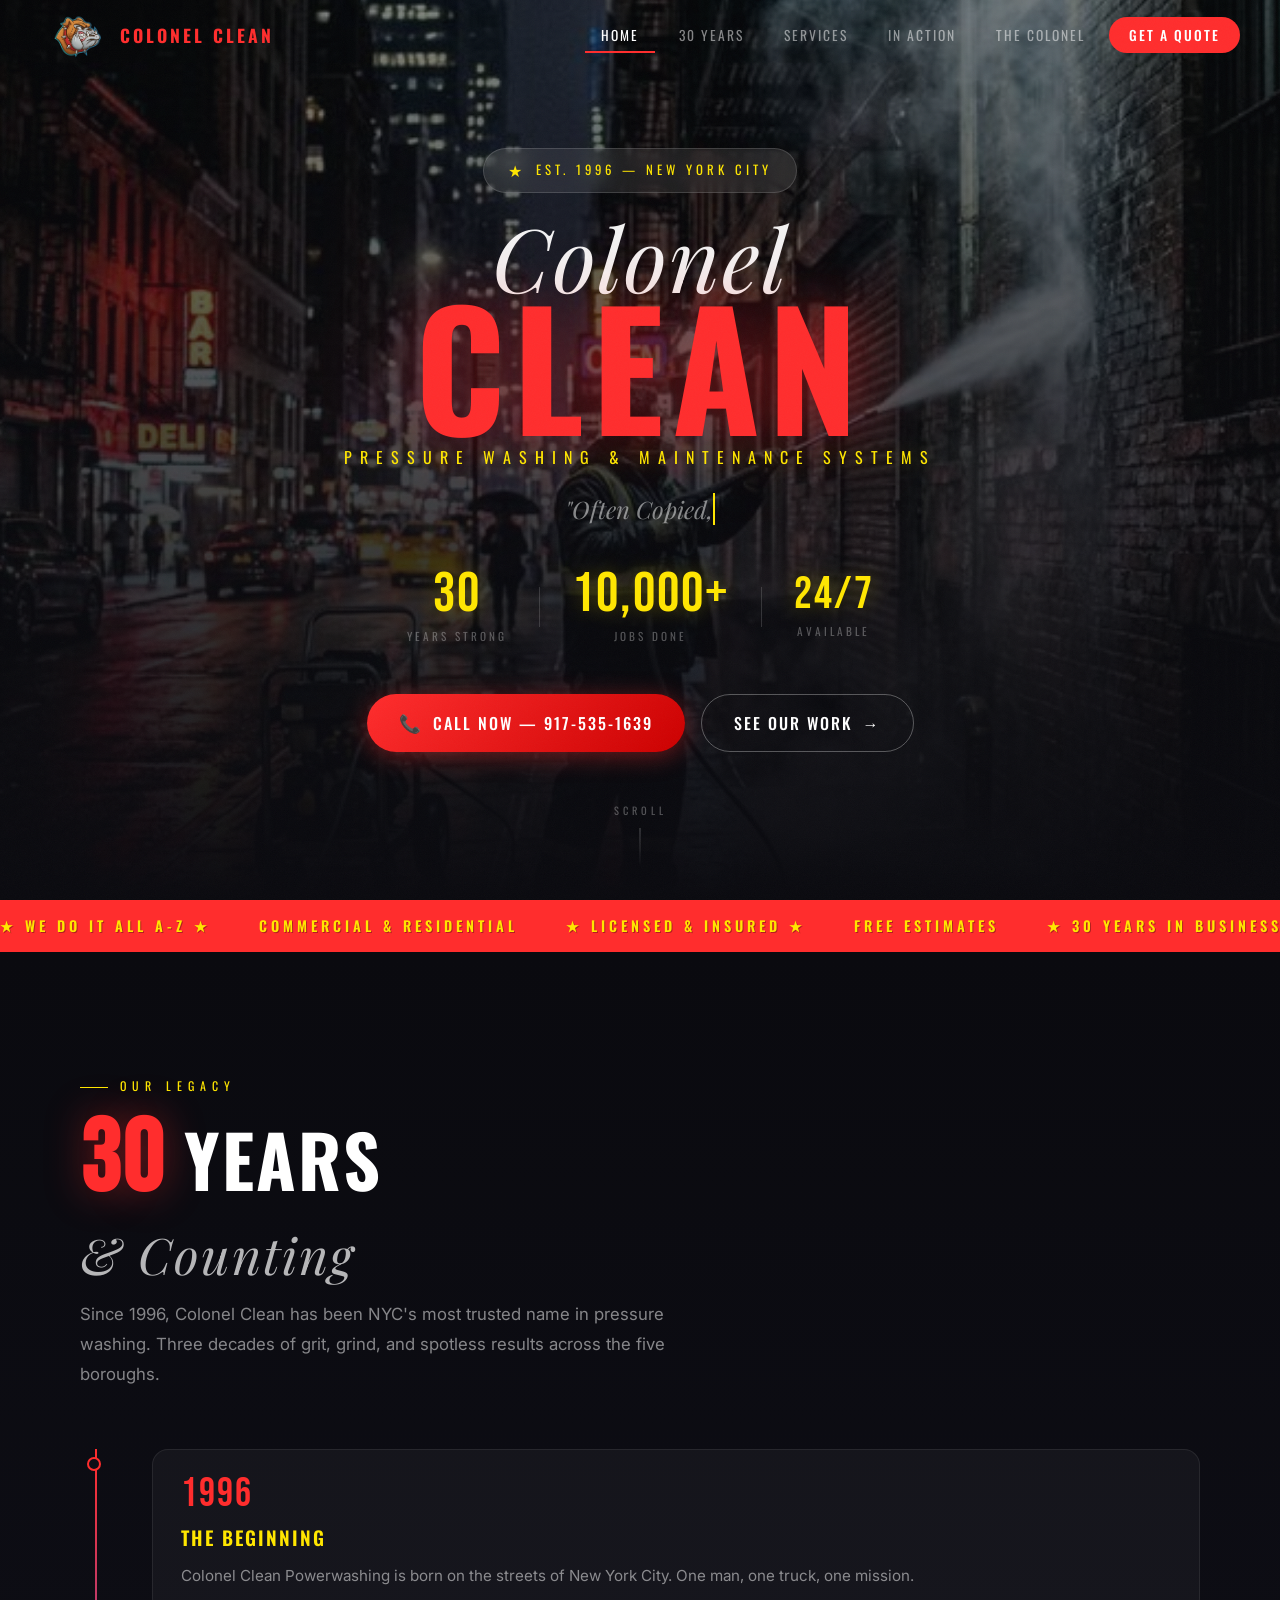
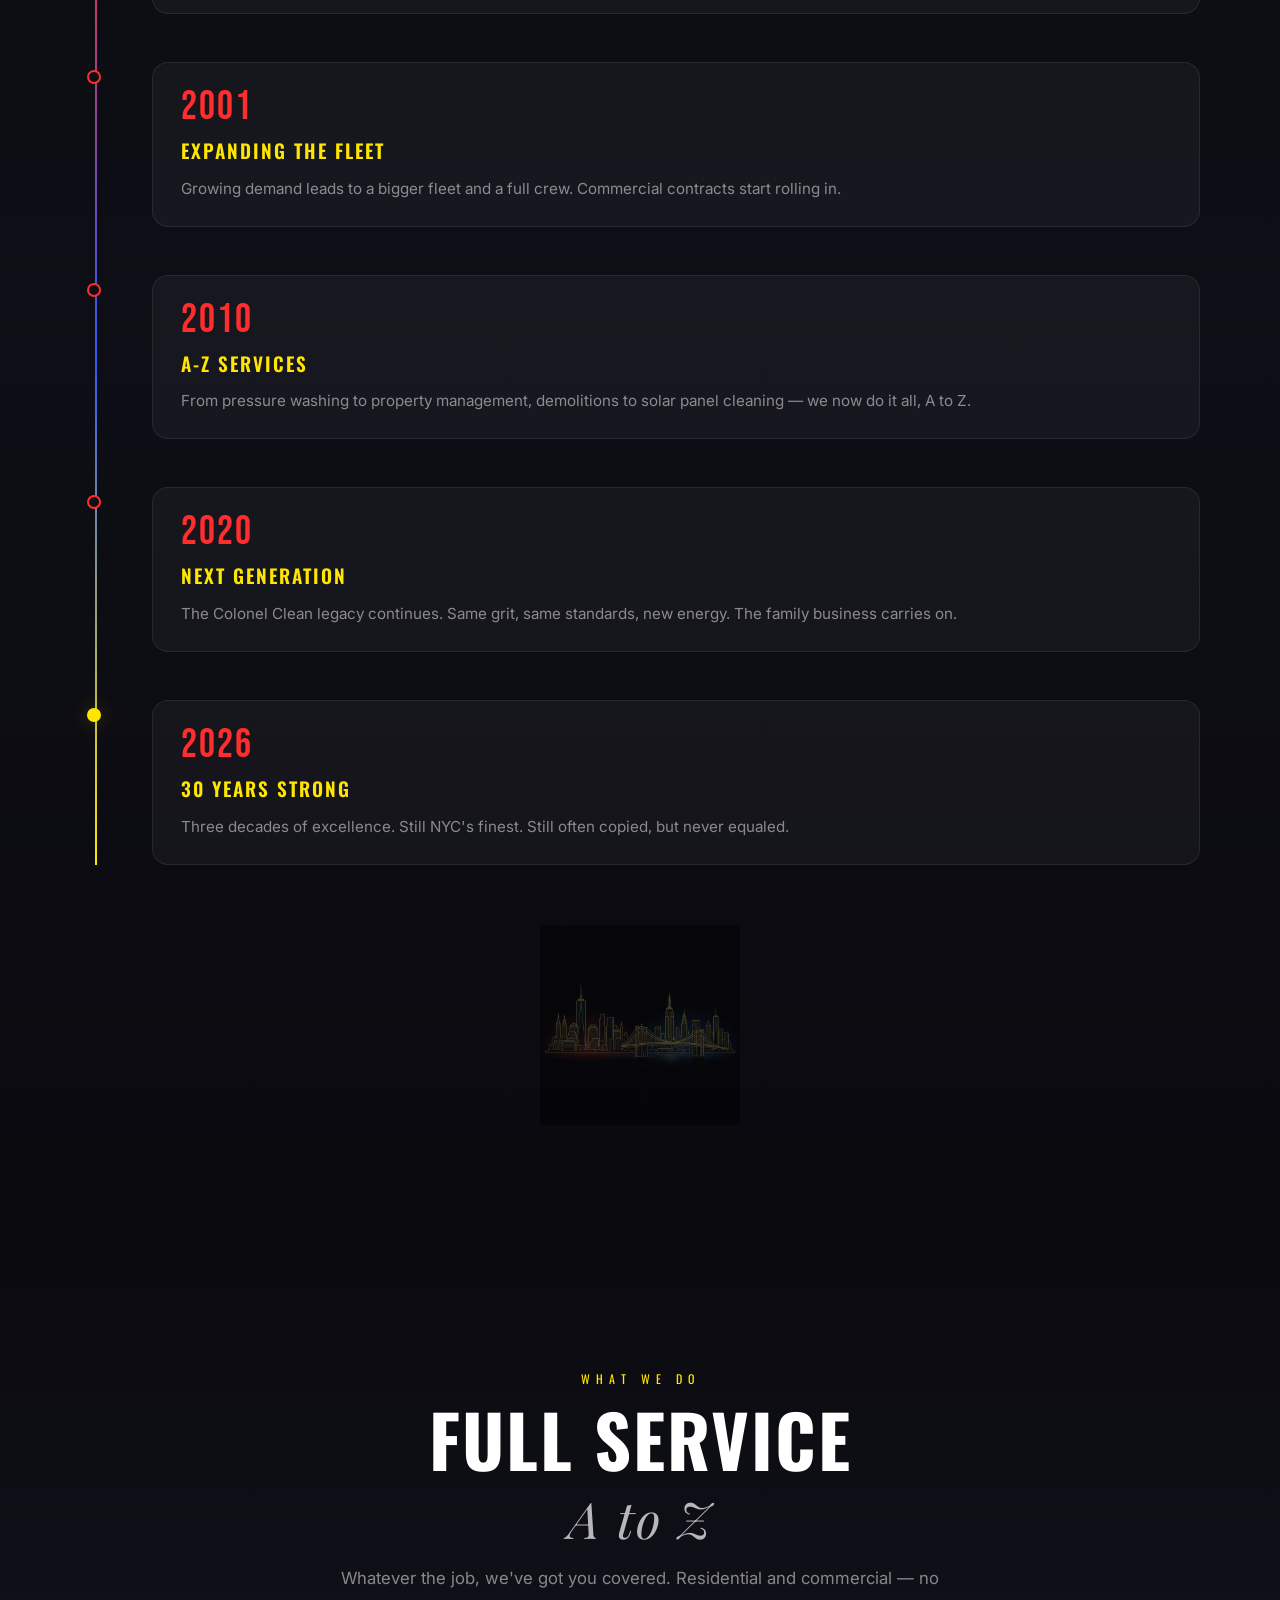
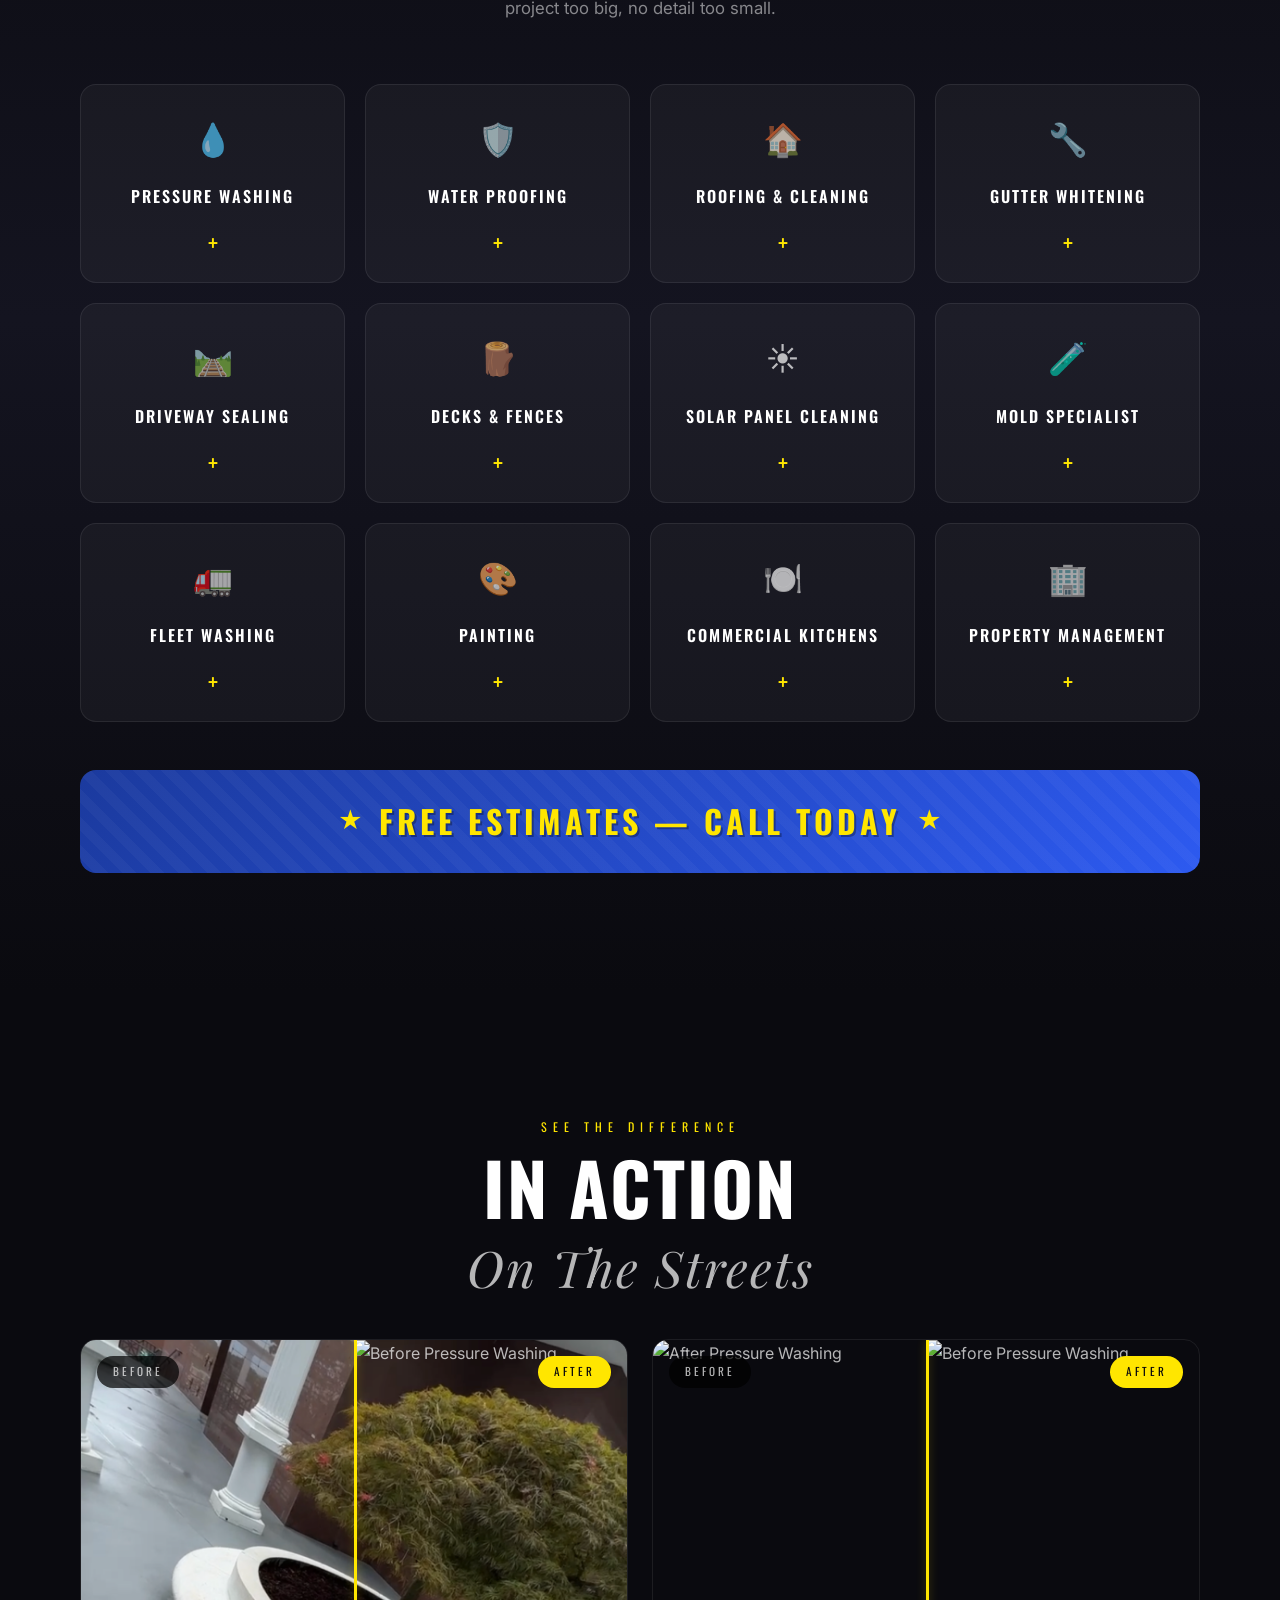
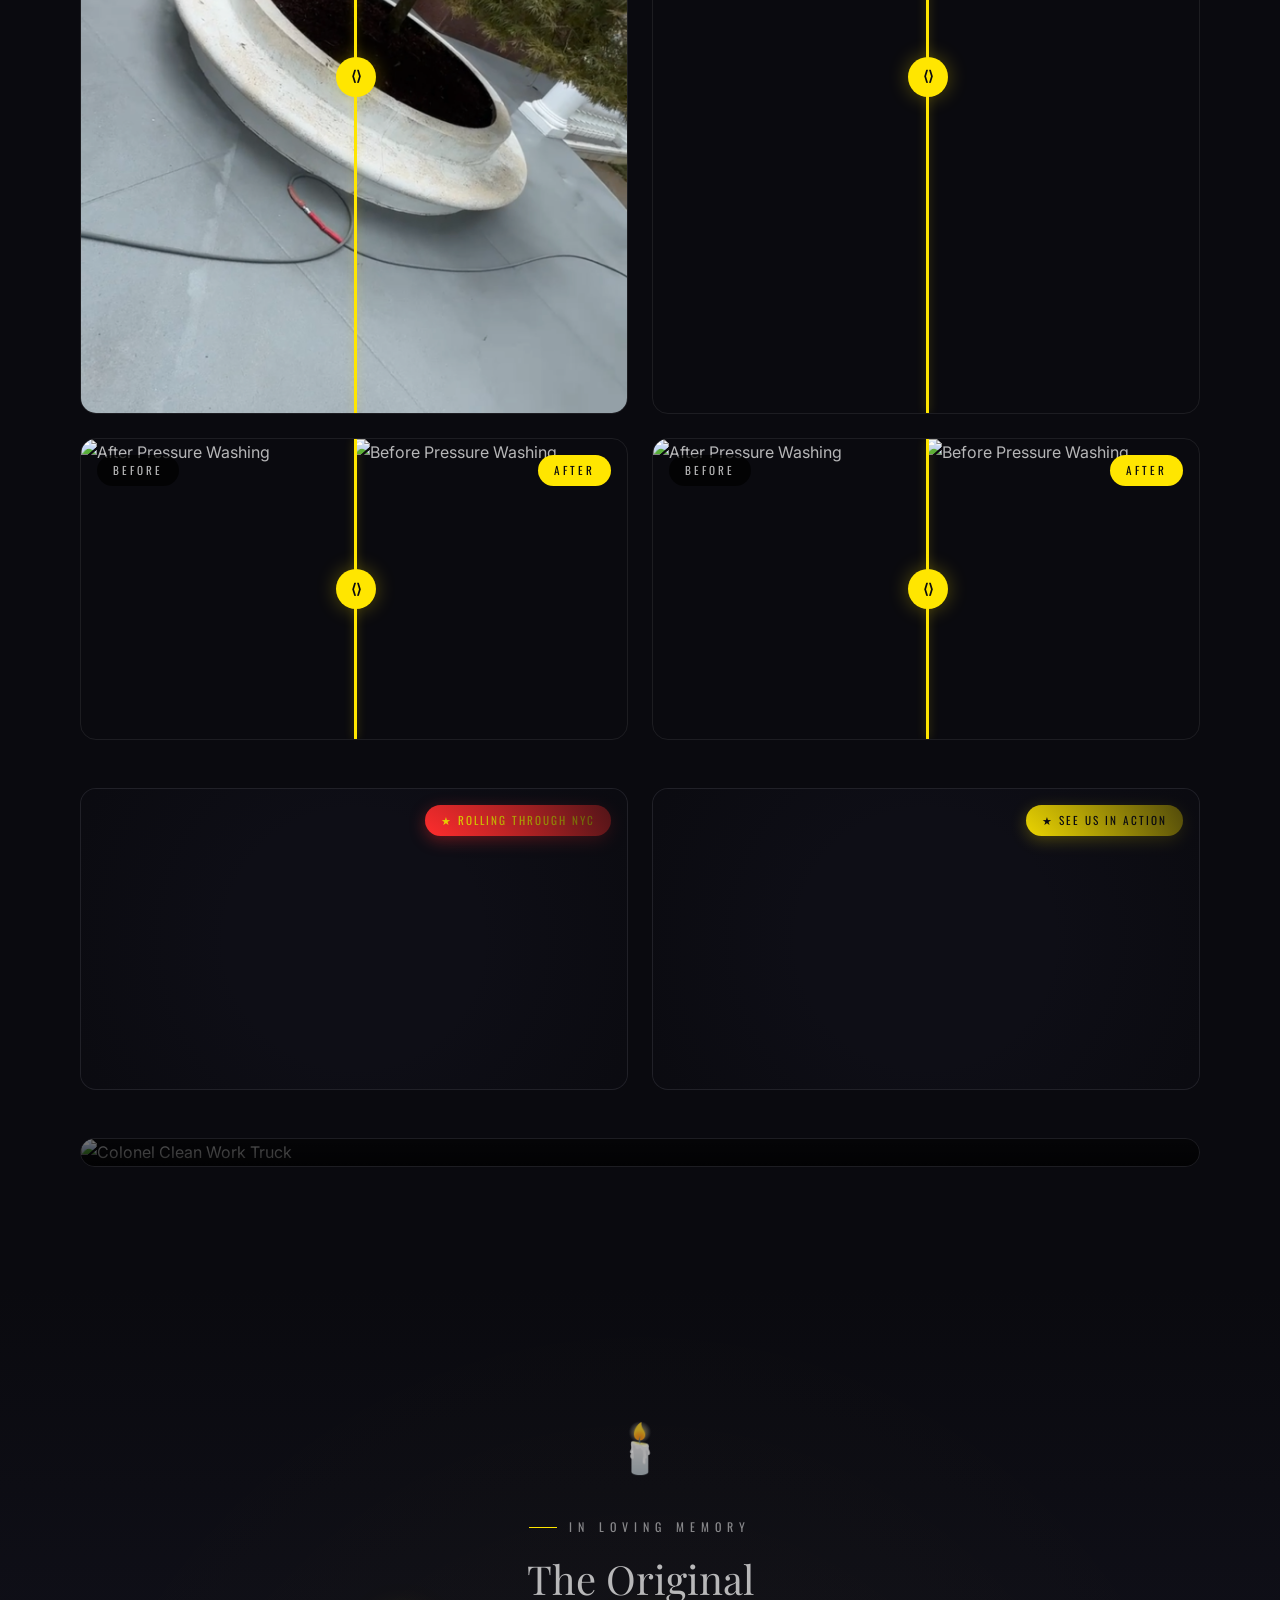
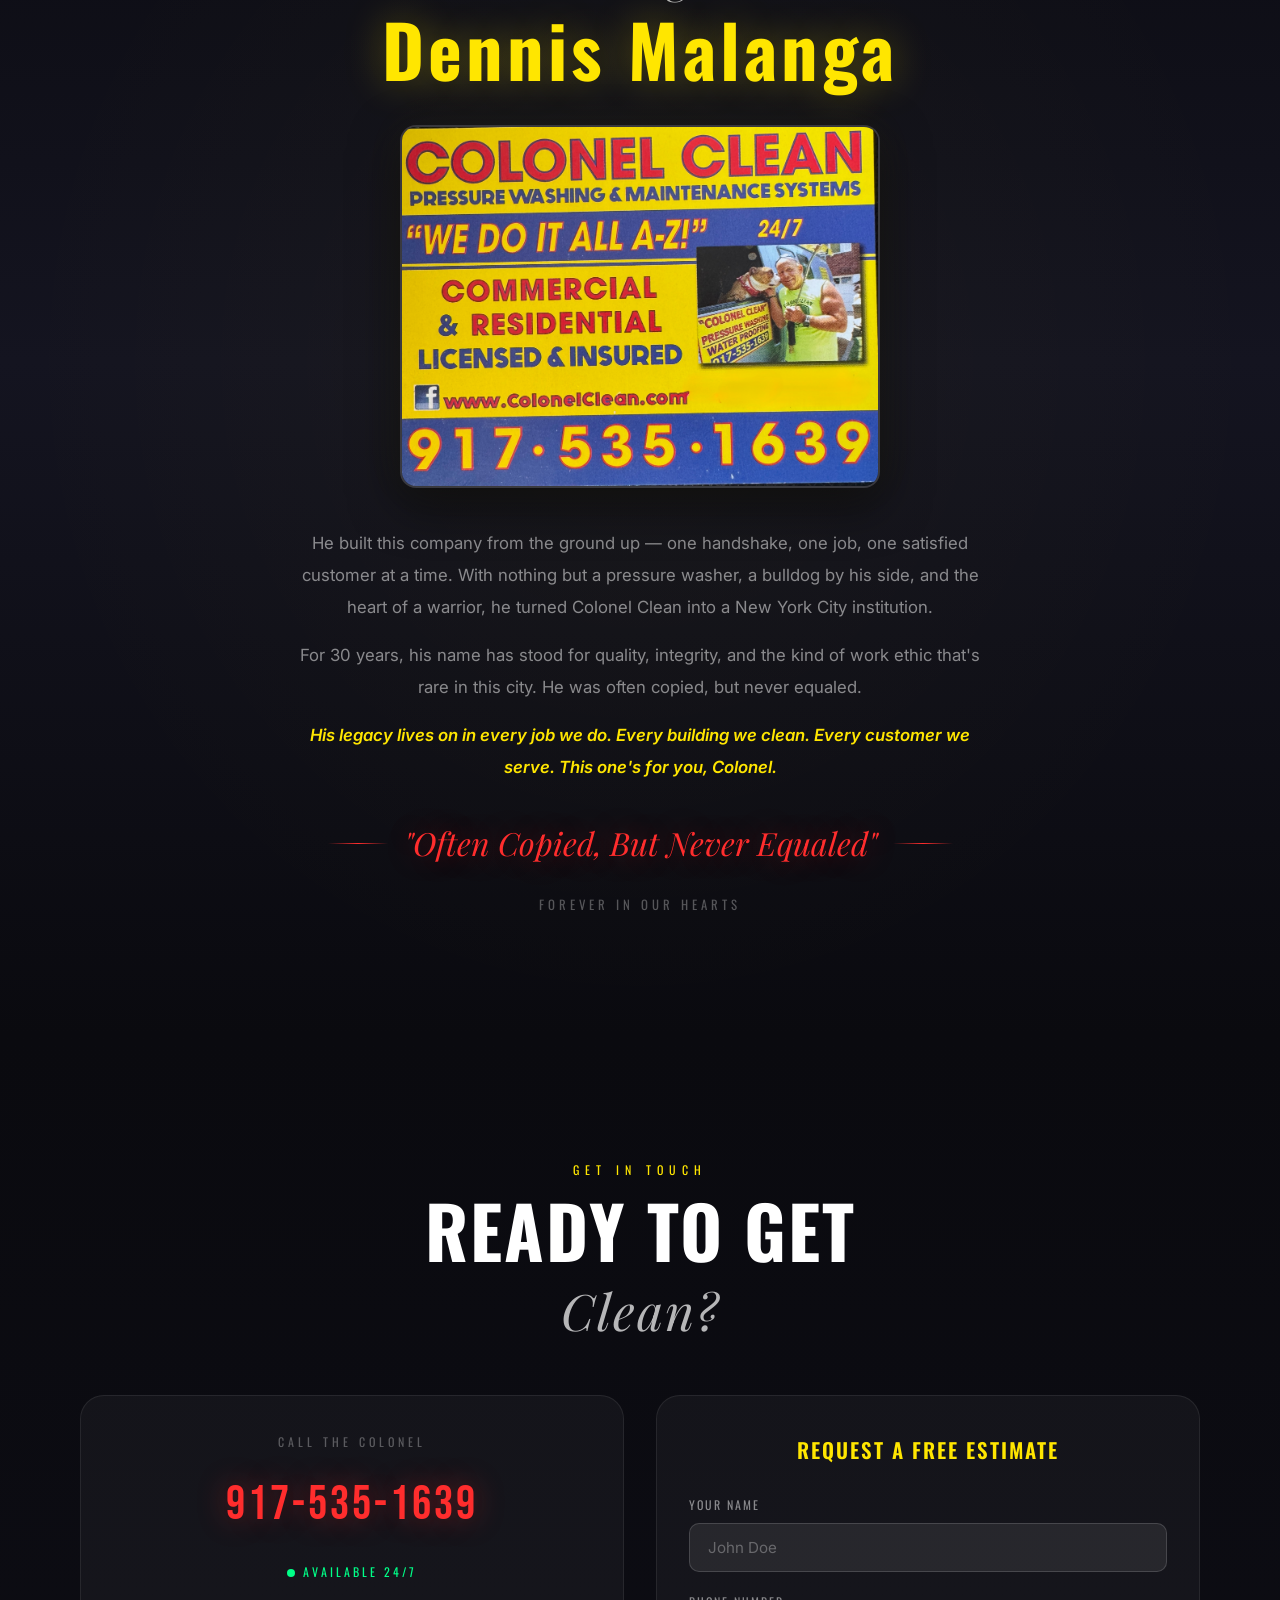
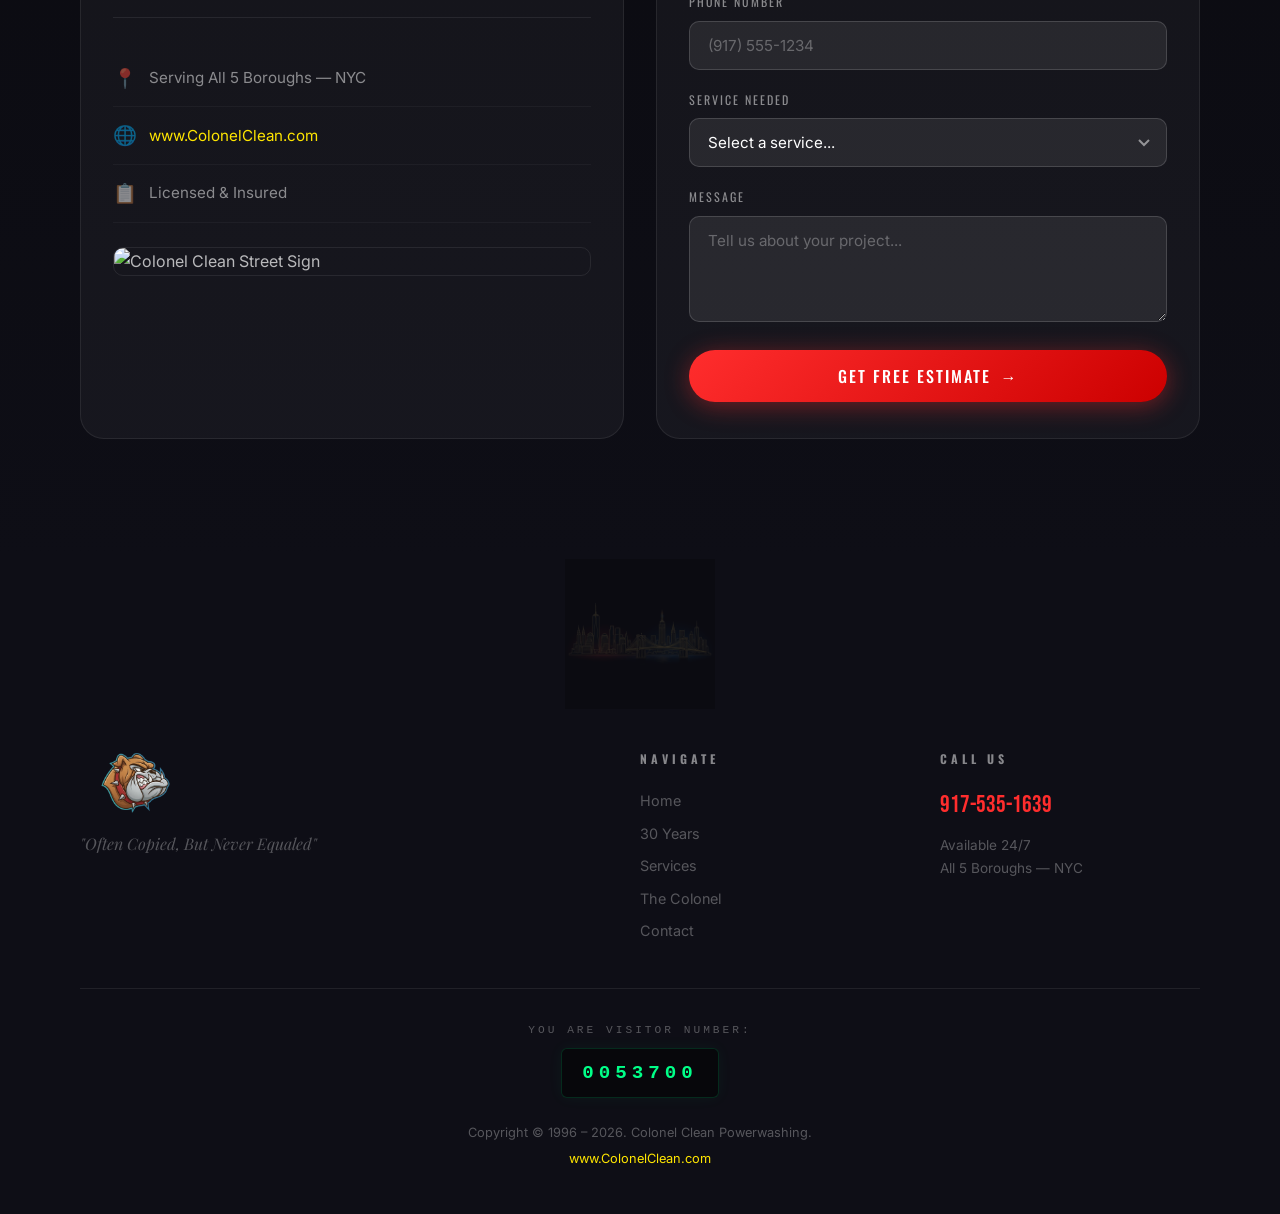
==== index.html @ 3ab85a90 "new file:   assets /at-work.jpg 	new file:   assets /before-after-img/after-1.png 	new file:   asset" ====
<!DOCTYPE html>
<html lang="en">
<head>
    <meta charset="UTF-8">
    <meta name="viewport" content="width=device-width, initial-scale=1.0">
    <meta name="theme-color" content="#0a0a0f">
    <meta name="description" content="Colonel Clean Powerwashing — 30 Years of NYC's Most Trusted Pressure Washing, Water Proofing & Maintenance. Commercial & Residential. Licensed & Insured. Often Copied, But Never Equaled.">
    <title>Colonel Clean Powerwashing — 30 Years Strong | NYC's Finest</title>
    <link rel="stylesheet" href="style.css">
    <link href="https://fonts.googleapis.com/css2?family=Playfair+Display:ital,wght@0,400;0,700;0,900;1,400;1,700&family=Oswald:wght@300;400;500;600;700&family=Inter:wght@300;400;500;600;700&family=Bebas+Neue&display=swap" rel="stylesheet">
</head>
<body>

    <!-- Grain Texture Overlay -->
    <div class="grain-overlay"></div>

    <!-- Cursor Glow -->
    <div class="cursor-glow" id="cursorGlow"></div>

    <!-- Loading Screen -->
    <div class="loader" id="loader">
        <div class="loader-inner">
            <img src="assets /logo-no-bg.png" alt="Colonel Clean" class="loader-logo">
            <div class="loader-bar"><div class="loader-progress"></div></div>
            <p class="loader-text">EST. 1996 — NYC</p>
        </div>
    </div>

    <!-- Navigation -->
    <nav class="navbar" id="navbar">
        <div class="nav-inner">
            <a href="#hero" class="nav-brand">
                <img src="assets /logo-no-bg.png" alt="Colonel Clean" class="nav-logo">
                <span class="nav-brand-text">COLONEL CLEAN</span>
            </a>
            <button class="hamburger" id="hamburger" aria-label="Toggle navigation">
                <span></span><span></span><span></span>
            </button>
            <ul class="nav-links" id="navLinks">
                <li><a href="#hero" class="nav-link active">Home</a></li>
                <li><a href="#legacy" class="nav-link">30 Years</a></li>
                <li><a href="#services" class="nav-link">Services</a></li>
                <li><a href="#action" class="nav-link">In Action</a></li>
                <li><a href="#tribute" class="nav-link">The Colonel</a></li>
                <li><a href="#contact" class="nav-link cta-nav">Get a Quote</a></li>
            </ul>
        </div>
    </nav>

    <!-- ═══════════════════════════════════════ -->
    <!--              HERO SECTION              -->
    <!-- ═══════════════════════════════════════ -->
    <section class="hero" id="hero">
        <div class="hero-bg">
            <img src="assets /hero-bg.png" alt="" class="hero-bg-img">
            <div class="hero-overlay"></div>
        </div>
        <div class="hero-particles" id="heroParticles"></div>
        <div class="hero-content">
            <div class="hero-badge animate-in">
                <span class="badge-icon">★</span>
                <span>EST. 1996 — NEW YORK CITY</span>
            </div>
            <h1 class="hero-title animate-in">
                <span class="title-line title-serif">Colonel</span>
                <span class="title-line title-bold">CLEAN</span>
            </h1>
            <p class="hero-subtitle animate-in">PRESSURE WASHING & MAINTENANCE SYSTEMS</p>
            <div class="hero-tagline animate-in">
                <span class="tagline-quote">"Often Copied, But Never Equaled"</span>
            </div>
            <div class="hero-stats animate-in">
                <div class="stat-item">
                    <span class="stat-number" data-target="30">0</span>
                    <span class="stat-label">Years Strong</span>
                </div>
                <div class="stat-divider"></div>
                <div class="stat-item">
                    <span class="stat-number" data-target="10000">0</span>
                    <span class="stat-label">Jobs Done</span>
                </div>
                <div class="stat-divider"></div>
                <div class="stat-item">
                    <span class="stat-number twenty-four">24/7</span>
                    <span class="stat-label">Available</span>
                </div>
            </div>
            <div class="hero-ctas animate-in">
                <a href="tel:9175351639" class="btn btn-primary">
                    <span class="btn-icon">📞</span> Call Now — 917-535-1639
                </a>
                <a href="#services" class="btn btn-outline">
                    See Our Work <span class="btn-arrow">→</span>
                </a>
            </div>
        </div>
        <div class="hero-scroll-indicator">
            <span>Scroll</span>
            <div class="scroll-line"></div>
        </div>
    </section>

    <!-- ═══════════════════════════════════════ -->
    <!--           MARQUEE STRIP                -->
    <!-- ═══════════════════════════════════════ -->
    <div class="marquee-strip">
        <div class="marquee-track">
            <span>★ WE DO IT ALL A-Z ★</span>
            <span>COMMERCIAL & RESIDENTIAL</span>
            <span>★ LICENSED & INSURED ★</span>
            <span>FREE ESTIMATES</span>
            <span>★ 30 YEARS IN BUSINESS ★</span>
            <span>OFTEN COPIED, NEVER EQUALED</span>
            <span>★ WE DO IT ALL A-Z ★</span>
            <span>COMMERCIAL & RESIDENTIAL</span>
            <span>★ LICENSED & INSURED ★</span>
            <span>FREE ESTIMATES</span>
            <span>★ 30 YEARS IN BUSINESS ★</span>
            <span>OFTEN COPIED, NEVER EQUALED</span>
        </div>
    </div>

    <!-- ═══════════════════════════════════════ -->
    <!--         30 YEARS LEGACY SECTION        -->
    <!-- ═══════════════════════════════════════ -->
    <section class="legacy-section" id="legacy">
        <div class="section-container">
            <div class="legacy-header animate-in">
                <span class="section-eyebrow">Our Legacy</span>
                <h2 class="section-heading">
                    <span class="heading-accent">30</span> Years<br>
                    <em class="heading-italic">& Counting</em>
                </h2>
                <p class="section-intro">Since 1996, Colonel Clean has been NYC's most trusted name in pressure washing. Three decades of grit, grind, and spotless results across the five boroughs.</p>
            </div>

            <div class="timeline">
                <div class="timeline-item animate-in" data-year="1996">
                    <div class="timeline-dot"></div>
                    <div class="timeline-content">
                        <span class="timeline-year">1996</span>
                        <h3>The Beginning</h3>
                        <p>Colonel Clean Powerwashing is born on the streets of New York City. One man, one truck, one mission.</p>
                    </div>
                </div>
                <div class="timeline-item animate-in" data-year="2001">
                    <div class="timeline-dot"></div>
                    <div class="timeline-content">
                        <span class="timeline-year">2001</span>
                        <h3>Expanding the Fleet</h3>
                        <p>Growing demand leads to a bigger fleet and a full crew. Commercial contracts start rolling in.</p>
                    </div>
                </div>
                <div class="timeline-item animate-in" data-year="2010">
                    <div class="timeline-dot"></div>
                    <div class="timeline-content">
                        <span class="timeline-year">2010</span>
                        <h3>A-Z Services</h3>
                        <p>From pressure washing to property management, demolitions to solar panel cleaning — we now do it all, A to Z.</p>
                    </div>
                </div>
                <div class="timeline-item animate-in" data-year="2020">
                    <div class="timeline-dot"></div>
                    <div class="timeline-content">
                        <span class="timeline-year">2020</span>
                        <h3>Next Generation</h3>
                        <p>The Colonel Clean legacy continues. Same grit, same standards, new energy. The family business carries on.</p>
                    </div>
                </div>
                <div class="timeline-item animate-in" data-year="2026">
                    <div class="timeline-dot active"></div>
                    <div class="timeline-content">
                        <span class="timeline-year">2026</span>
                        <h3>30 Years Strong</h3>
                        <p>Three decades of excellence. Still NYC's finest. Still often copied, but never equaled.</p>
                    </div>
                </div>
            </div>
        </div>
        <div class="skyline-divider">
            <img src="assets /nyc-skyline.png" alt="" class="skyline-img">
        </div>
    </section>

    <!-- ═══════════════════════════════════════ -->
    <!--           SERVICES SECTION             -->
    <!-- ═══════════════════════════════════════ -->
    <section class="services-section" id="services">
        <div class="section-container">
            <div class="services-header animate-in">
                <span class="section-eyebrow">What We Do</span>
                <h2 class="section-heading">
                    Full Service<br>
                    <em class="heading-italic">A to Z</em>
                </h2>
                <p class="section-intro">Whatever the job, we've got you covered. Residential and commercial — no project too big, no detail too small.</p>
            </div>

            <div class="services-grid">
                <div class="service-card animate-in" data-service="pressure">
                    <div class="service-icon">💧</div>
                    <h3>Pressure Washing</h3>
                    <p>Buildings, sidewalks, stoops — blasted clean</p>
                </div>
                <div class="service-card animate-in" data-service="waterproof">
                    <div class="service-icon">🛡️</div>
                    <h3>Water Proofing</h3>
                    <p>Protect your property from the elements</p>
                </div>
                <div class="service-card animate-in" data-service="roofing">
                    <div class="service-icon">🏠</div>
                    <h3>Roofing & Cleaning</h3>
                    <p>Roof maintenance and deep cleaning</p>
                </div>
                <div class="service-card animate-in" data-service="gutter">
                    <div class="service-icon">🔧</div>
                    <h3>Gutter Whitening</h3>
                    <p>Restore gutters to pristine condition</p>
                </div>
                <div class="service-card animate-in" data-service="driveway">
                    <div class="service-icon">🛤️</div>
                    <h3>Driveway Sealing</h3>
                    <p>Seal and protect driveways & walkways</p>
                </div>
                <div class="service-card animate-in" data-service="deck">
                    <div class="service-icon">🪵</div>
                    <h3>Decks & Fences</h3>
                    <p>Cleaning, staining, and restoration</p>
                </div>
                <div class="service-card animate-in" data-service="solar">
                    <div class="service-icon">☀️</div>
                    <h3>Solar Panel Cleaning</h3>
                    <p>Keep your panels at peak efficiency</p>
                </div>
                <div class="service-card animate-in" data-service="mold">
                    <div class="service-icon">🧪</div>
                    <h3>Mold Specialist</h3>
                    <p>Expert mold remediation services</p>
                </div>
                <div class="service-card animate-in" data-service="fleet">
                    <div class="service-icon">🚛</div>
                    <h3>Fleet Washing</h3>
                    <p>Commercial fleet cleaning services</p>
                </div>
                <div class="service-card animate-in" data-service="painting">
                    <div class="service-icon">🎨</div>
                    <h3>Painting</h3>
                    <p>Interior & exterior painting</p>
                </div>
                <div class="service-card animate-in" data-service="kitchen">
                    <div class="service-icon">🍽️</div>
                    <h3>Commercial Kitchens</h3>
                    <p>Deep clean to code compliance</p>
                </div>
                <div class="service-card animate-in" data-service="property">
                    <div class="service-icon">🏢</div>
                    <h3>Property Management</h3>
                    <p>Full maintenance contracts available</p>
                </div>
            </div>

            <div class="services-banner animate-in">
                <div class="banner-content">
                    <span class="banner-star">★</span>
                    <span class="banner-text">FREE ESTIMATES — CALL TODAY</span>
                    <span class="banner-star">★</span>
                </div>
            </div>
        </div>
    </section>

    <!-- ═══════════════════════════════════════ -->
    <!--          IN ACTION SECTION             -->
    <!-- ═══════════════════════════════════════ -->
    <section class="action-section" id="action">
        <div class="section-container">
            <div class="action-header animate-in">
                <span class="section-eyebrow">See The Difference</span>
                <h2 class="section-heading">
                    In Action<br>
                    <em class="heading-italic">On The Streets</em>
                </h2>
            </div>

            <!-- Before & After Grid -->
            <div class="ba-grid animate-in">
                <!-- Pair 1 -->
                <div class="ba-container">
                    <img src="assets /before-after-img/after-1.png" alt="After Pressure Washing" class="ba-img ba-after-img">
                    <div class="ba-label ba-label-before">BEFORE</div>
                    <div class="ba-label ba-label-after">AFTER</div>
                    <div class="ba-slider">
                        <div class="ba-handle"><span>⟨⟩</span></div>
                    </div>
                    <div class="ba-overlay">
                        <img src="assets /before-after-img/before-1.jpg" alt="Before Pressure Washing" class="ba-img ba-before-img">
                    </div>
                </div>
                
                <!-- Pair 2 -->
                <div class="ba-container">
                    <img src="assets /before-after-img/after-2.jpg" alt="After Pressure Washing" class="ba-img ba-after-img">
                    <div class="ba-label ba-label-before">BEFORE</div>
                    <div class="ba-label ba-label-after">AFTER</div>
                    <div class="ba-slider">
                        <div class="ba-handle"><span>⟨⟩</span></div>
                    </div>
                    <div class="ba-overlay">
                        <img src="assets /before-after-img/before-2.jpg" alt="Before Pressure Washing" class="ba-img ba-before-img">
                    </div>
                </div>

                <!-- Pair 3 -->
                <div class="ba-container">
                    <img src="assets /before-after-img/after-3.jpg" alt="After Pressure Washing" class="ba-img ba-after-img">
                    <div class="ba-label ba-label-before">BEFORE</div>
                    <div class="ba-label ba-label-after">AFTER</div>
                    <div class="ba-slider">
                        <div class="ba-handle"><span>⟨⟩</span></div>
                    </div>
                    <div class="ba-overlay">
                        <img src="assets /before-after-img/before-3.jpg" alt="Before Pressure Washing" class="ba-img ba-before-img">
                    </div>
                </div>

                <!-- Pair 4 -->
                <div class="ba-container">
                    <img src="assets /before-after-img/after-2.2.jpg" alt="After Pressure Washing" class="ba-img ba-after-img">
                    <div class="ba-label ba-label-before">BEFORE</div>
                    <div class="ba-label ba-label-after">AFTER</div>
                    <div class="ba-slider">
                        <div class="ba-handle"><span>⟨⟩</span></div>
                    </div>
                    <div class="ba-overlay">
                        <img src="assets /before-after-img/before2.2.jpg" alt="Before Pressure Washing" class="ba-img ba-before-img">
                    </div>
                </div>
            </div>

            <!-- Video Showcase Grid -->
            <div class="video-grid animate-in">
                <div class="action-video blend-video">
                    <div class="video-container">
                        <video autoplay loop muted playsinline>
                            <source src="assets /video-clips/work-truck-video.mp4" type="video/mp4">
                        </video>
                        <div class="video-overlay-effect"></div>
                        <div class="video-badge-floating">
                            <span>★ ROLLING THROUGH NYC</span>
                        </div>
                    </div>
                </div>
                <div class="action-video blend-video">
                    <div class="video-container">
                        <video autoplay loop muted playsinline>
                            <source src="assets /video-clips/VID_20260428_152845.mp4" type="video/mp4">
                        </video>
                        <div class="video-overlay-effect"></div>
                        <div class="video-badge-floating alt-badge">
                            <span>★ SEE US IN ACTION</span>
                        </div>
                    </div>
                </div>
            </div>

            <div class="action-truck animate-in">
                <img src="assets /work-truck.jpg" alt="Colonel Clean Work Truck" class="truck-showcase">
                <div class="truck-caption">
                    <span>The Colonel Clean Fleet — Rolling Through NYC Since '96</span>
                </div>
            </div>
        </div>
    </section>

    <!-- ═══════════════════════════════════════ -->
    <!--         TRIBUTE SECTION                -->
    <!-- ═══════════════════════════════════════ -->
    <section class="tribute-section" id="tribute">
        <div class="section-container">
            <div class="tribute-inner animate-in">
                <div class="tribute-flame">
                    <div class="flame-icon">🕯️</div>
                </div>
                <span class="section-eyebrow tribute-eyebrow">In Loving Memory</span>
                <h2 class="tribute-heading">
                    The Original<br>
                    <span class="tribute-name">Dennis Malanga</span>
                </h2>
                <div class="tribute-card-display">
                    <img src="assets /old-businesscard-front.jpg" alt="Colonel Clean Original Business Card" class="tribute-card-img">
                </div>
                <div class="tribute-text">
                    <p>He built this company from the ground up — one handshake, one job, one satisfied customer at a time. With nothing but a pressure washer, a bulldog by his side, and the heart of a warrior, he turned Colonel Clean into a New York City institution.</p>
                    <p>For 30 years, his name has stood for quality, integrity, and the kind of work ethic that's rare in this city. He was often copied, but never equaled.</p>
                    <p class="tribute-closing">His legacy lives on in every job we do. Every building we clean. Every customer we serve. This one's for you, Colonel.</p>
                </div>
                <div class="tribute-quote">
                    <blockquote>"Often Copied, But Never Equaled"</blockquote>
                </div>
                <div class="tribute-dates">
                    <span>Forever in our hearts</span>
                </div>
            </div>
        </div>
    </section>

    <!-- ═══════════════════════════════════════ -->
    <!--           CONTACT SECTION              -->
    <!-- ═══════════════════════════════════════ -->
    <section class="contact-section" id="contact">
        <div class="section-container">
            <div class="contact-header animate-in">
                <span class="section-eyebrow">Get In Touch</span>
                <h2 class="section-heading">
                    Ready to Get<br>
                    <em class="heading-italic">Clean?</em>
                </h2>
            </div>

            <div class="contact-grid">
                <div class="contact-info-card animate-in">
                    <div class="contact-call-block">
                        <p class="contact-label">Call The Colonel</p>
                        <a href="tel:9175351639" class="contact-phone">917-535-1639</a>
                        <div class="contact-availability">
                            <span class="pulse-dot"></span>
                            <span>AVAILABLE 24/7</span>
                        </div>
                    </div>
                    <div class="contact-details">
                        <div class="contact-detail-item">
                            <span class="detail-icon">📍</span>
                            <span>Serving All 5 Boroughs — NYC</span>
                        </div>
                        <div class="contact-detail-item">
                            <span class="detail-icon">🌐</span>
                            <a href="http://www.ColonelClean.com">www.ColonelClean.com</a>
                        </div>
                        <div class="contact-detail-item">
                            <span class="detail-icon">📋</span>
                            <span>Licensed & Insured</span>
                        </div>
                    </div>
                    <img src="assets /street-sign-banner.jpg" alt="Colonel Clean Street Sign" class="contact-sign-img">
                </div>

                <div class="contact-form-card animate-in">
                    <h3 class="form-title">Request a Free Estimate</h3>
                    <form class="quote-form" id="quoteForm">
                        <div class="form-group">
                            <label for="formName">Your Name</label>
                            <input type="text" id="formName" placeholder="John Doe" required>
                        </div>
                        <div class="form-group">
                            <label for="formPhone">Phone Number</label>
                            <input type="tel" id="formPhone" placeholder="(917) 555-1234" required>
                        </div>
                        <div class="form-group">
                            <label for="formService">Service Needed</label>
                            <select id="formService" required>
                                <option value="">Select a service...</option>
                                <option>Pressure Washing</option>
                                <option>Water Proofing</option>
                                <option>Driveway Sealing</option>
                                <option>Gutter Whitening</option>
                                <option>Roofing & Cleaning</option>
                                <option>Decks & Fences</option>
                                <option>Solar Panel Cleaning</option>
                                <option>Mold Specialist</option>
                                <option>Fleet Washing</option>
                                <option>Painting</option>
                                <option>Commercial Kitchen</option>
                                <option>Property Management</option>
                                <option>Other</option>
                            </select>
                        </div>
                        <div class="form-group">
                            <label for="formMessage">Message</label>
                            <textarea id="formMessage" placeholder="Tell us about your project..." rows="4"></textarea>
                        </div>
                        <button type="submit" class="btn btn-primary btn-full" id="formSubmit">
                            <span>Get Free Estimate</span>
                            <span class="btn-arrow">→</span>
                        </button>
                    </form>
                </div>
            </div>
        </div>
    </section>

    <!-- ═══════════════════════════════════════ -->
    <!--              FOOTER                    -->
    <!-- ═══════════════════════════════════════ -->
    <footer class="site-footer">
        <div class="footer-skyline">
            <img src="assets /nyc-skyline.png" alt="" class="footer-skyline-img">
        </div>
        <div class="section-container">
            <div class="footer-grid">
                <div class="footer-brand">
                    <img src="assets /logo-no-bg.png" alt="Colonel Clean" class="footer-logo">
                    <p class="footer-tagline">"Often Copied, But Never Equaled"</p>
                </div>
                <div class="footer-links">
                    <h4>Navigate</h4>
                    <a href="#hero">Home</a>
                    <a href="#legacy">30 Years</a>
                    <a href="#services">Services</a>
                    <a href="#tribute">The Colonel</a>
                    <a href="#contact">Contact</a>
                </div>
                <div class="footer-contact-col">
                    <h4>Call Us</h4>
                    <a href="tel:9175351639" class="footer-phone">917-535-1639</a>
                    <p>Available 24/7</p>
                    <p>All 5 Boroughs — NYC</p>
                </div>
            </div>

            <div class="footer-counter">
                <p>You are visitor number:</p>
                <span id="counter-value">0004245</span>
            </div>

            <div class="footer-bottom">
                <p>Copyright &copy; 1996 – <span id="current-year"></span>. Colonel Clean Powerwashing.</p>
                <p><a href="http://www.ColonelClean.com">www.ColonelClean.com</a></p>
            </div>
        </div>
    </footer>

    <script src="script.js"></script>
</body>
</html>
---- style.css ----
/* ═══════════════════════════════════════════════
   COLONEL CLEAN — NYC DARK EDITORIAL MAGAZINE
   Est. 1996 — 30 Years Strong
   ═══════════════════════════════════════════════ */

@import url('https://fonts.googleapis.com/css2?family=Playfair+Display:ital,wght@0,400;0,700;0,900;1,400;1,700&family=Oswald:wght@300;400;500;600;700&family=Inter:wght@300;400;500;600;700&family=Bebas+Neue&display=swap');

/* ──── Design Tokens ──── */
:root {
    /* Colors */
    --cc-black: #0a0a0f;
    --cc-dark: #0e0e16;
    --cc-dark-2: #141420;
    --cc-dark-3: #1a1a2e;
    --cc-yellow: #ffe600;
    --cc-yellow-soft: #ffd900;
    --cc-yellow-glow: rgba(255, 230, 0, 0.3);
    --cc-red: #ff2d2d;
    --cc-red-dark: #cc0000;
    --cc-red-glow: rgba(255, 45, 45, 0.4);
    --cc-blue: #1b3a9e;
    --cc-blue-bright: #2d5af0;
    --cc-blue-glow: rgba(45, 90, 240, 0.3);
    --cc-white: #ffffff;
    --cc-grey-100: rgba(255,255,255,0.95);
    --cc-grey-200: rgba(255,255,255,0.7);
    --cc-grey-300: rgba(255,255,255,0.5);
    --cc-grey-400: rgba(255,255,255,0.3);
    --cc-grey-500: rgba(255,255,255,0.15);
    --cc-grey-600: rgba(255,255,255,0.08);
    --cc-grey-700: rgba(255,255,255,0.04);
    --cc-green: #00ff88;

    /* Typography */
    --font-display: 'Playfair Display', 'Georgia', serif;
    --font-heading: 'Oswald', 'Impact', sans-serif;
    --font-accent: 'Bebas Neue', 'Impact', sans-serif;
    --font-body: 'Inter', 'Helvetica Neue', Arial, sans-serif;

    /* Spacing */
    --section-pad: clamp(60px, 10vw, 120px);
    --container-max: 1200px;
    --container-pad: clamp(16px, 4vw, 40px);

    /* Radius */
    --radius-xs: 6px;
    --radius-sm: 10px;
    --radius-md: 16px;
    --radius-lg: 24px;
    --radius-xl: 32px;

    /* Shadows */
    --shadow-sm: 0 2px 8px rgba(0,0,0,0.3);
    --shadow-md: 0 8px 32px rgba(0,0,0,0.4);
    --shadow-lg: 0 16px 64px rgba(0,0,0,0.5);
    --shadow-glow-yellow: 0 0 30px var(--cc-yellow-glow);
    --shadow-glow-red: 0 0 30px var(--cc-red-glow);
    --shadow-glow-blue: 0 0 30px var(--cc-blue-glow);

    /* Transitions */
    --ease-out: cubic-bezier(0.25, 0.46, 0.45, 0.94);
    --ease-spring: cubic-bezier(0.34, 1.56, 0.64, 1);
    --transition: 0.35s var(--ease-out);
    --transition-slow: 0.6s var(--ease-out);
}

/* ──── Reset ──── */
*, *::before, *::after { box-sizing: border-box; margin: 0; padding: 0; }

html {
    scroll-behavior: smooth;
    scroll-padding-top: 80px;
}

body {
    background: var(--cc-black);
    color: var(--cc-grey-200);
    font-family: var(--font-body);
    font-size: 16px;
    line-height: 1.7;
    min-height: 100vh;
    overflow-x: hidden;
    -webkit-font-smoothing: antialiased;
    -moz-osx-font-smoothing: grayscale;
}

a {
    color: var(--cc-yellow);
    text-decoration: none;
    transition: color var(--transition);
}
a:hover { color: var(--cc-red); }

img { max-width: 100%; height: auto; display: block; }

::selection {
    background: var(--cc-red);
    color: var(--cc-yellow);
}

/* ──── Grain Overlay ──── */
.grain-overlay {
    position: fixed;
    inset: 0;
    pointer-events: none;
    z-index: 10000;
    opacity: 0.03;
    background-image: url("data:image/svg+xml,%3Csvg viewBox='0 0 256 256' xmlns='http://www.w3.org/2000/svg'%3E%3Cfilter id='noise'%3E%3CfeTurbulence type='fractalNoise' baseFrequency='0.85' numOctaves='4' stitchTiles='stitch'/%3E%3C/filter%3E%3Crect width='100%25' height='100%25' filter='url(%23noise)'/%3E%3C/svg%3E");
    background-repeat: repeat;
    background-size: 200px;
}

/* ──── Cursor Glow ──── */
.cursor-glow {
    position: fixed;
    width: 400px;
    height: 400px;
    border-radius: 50%;
    background: radial-gradient(circle, var(--cc-yellow-glow) 0%, transparent 70%);
    pointer-events: none;
    z-index: 1;
    opacity: 0;
    transform: translate(-50%, -50%);
    transition: opacity 0.5s ease;
    mix-blend-mode: soft-light;
}

/* ──── Custom Scrollbar ──── */
::-webkit-scrollbar { width: 8px; }
::-webkit-scrollbar-track { background: var(--cc-black); }
::-webkit-scrollbar-thumb {
    background: var(--cc-dark-3);
    border-radius: 4px;
}
::-webkit-scrollbar-thumb:hover { background: var(--cc-blue); }

/* ──── Utility ──── */
.section-container {
    max-width: var(--container-max);
    width: 100%;
    margin: 0 auto;
    padding: 0 var(--container-pad);
}

/* ──── Animations ──── */
.animate-in {
    opacity: 0;
    transform: translateY(40px);
    transition: opacity 0.8s var(--ease-out), transform 0.8s var(--ease-out);
}
.animate-in.visible {
    opacity: 1;
    transform: translateY(0);
}

/* ═══════════════════════════════════════
   LOADER
   ═══════════════════════════════════════ */
.loader {
    position: fixed;
    inset: 0;
    background: var(--cc-black);
    z-index: 99999;
    display: flex;
    align-items: center;
    justify-content: center;
    transition: opacity 0.6s ease, visibility 0.6s ease;
}
.loader.hidden {
    opacity: 0;
    visibility: hidden;
    pointer-events: none;
}
.loader-inner {
    text-align: center;
}
.loader-logo {
    width: 120px;
    margin: 0 auto 24px;
    animation: pulse 1.5s ease-in-out infinite;
}
@keyframes pulse {
    0%, 100% { transform: scale(1); opacity: 0.8; }
    50% { transform: scale(1.05); opacity: 1; }
}
.loader-bar {
    width: 200px;
    height: 3px;
    background: var(--cc-grey-600);
    border-radius: 3px;
    overflow: hidden;
    margin: 0 auto;
}
.loader-progress {
    width: 0%;
    height: 100%;
    background: linear-gradient(90deg, var(--cc-red), var(--cc-yellow));
    border-radius: 3px;
    animation: loadProgress 2s ease-in-out forwards;
}
@keyframes loadProgress {
    0% { width: 0%; }
    100% { width: 100%; }
}
.loader-text {
    margin-top: 16px;
    font-family: var(--font-accent);
    font-size: 0.85rem;
    letter-spacing: 6px;
    color: var(--cc-grey-400);
}

/* ═══════════════════════════════════════
   NAVIGATION
   ═══════════════════════════════════════ */
.navbar {
    position: fixed;
    top: 0;
    left: 0;
    right: 0;
    z-index: 9990;
    padding: 0 24px;
    transition: background var(--transition), box-shadow var(--transition), padding var(--transition);
}
.navbar.scrolled {
    background: rgba(10, 10, 15, 0.85);
    backdrop-filter: blur(20px);
    -webkit-backdrop-filter: blur(20px);
    box-shadow: 0 1px 0 var(--cc-grey-600);
}
.nav-inner {
    max-width: var(--container-max);
    margin: 0 auto;
    display: flex;
    align-items: center;
    justify-content: space-between;
    height: 72px;
}
.nav-brand {
    display: flex;
    align-items: center;
    gap: 12px;
    color: var(--cc-white) !important;
}
.nav-logo {
    height: 44px;
    width: auto;
    transition: transform var(--transition);
}
.nav-logo:hover { transform: rotate(-5deg) scale(1.1); }
.nav-brand-text {
    font-family: var(--font-heading);
    font-size: 1.1rem;
    font-weight: 700;
    letter-spacing: 3px;
    color: var(--cc-red);
}

/* Hamburger */
.hamburger {
    display: none;
    background: none;
    border: none;
    cursor: pointer;
    padding: 8px;
    z-index: 100;
}
.hamburger span {
    display: block;
    width: 28px;
    height: 2px;
    background: var(--cc-white);
    margin: 6px 0;
    transition: var(--transition);
    border-radius: 2px;
}
.hamburger.active span:nth-child(1) {
    transform: rotate(45deg) translate(5px, 6px);
}
.hamburger.active span:nth-child(2) { opacity: 0; }
.hamburger.active span:nth-child(3) {
    transform: rotate(-45deg) translate(5px, -6px);
}

.nav-links {
    display: flex;
    list-style: none;
    gap: 8px;
    align-items: center;
}
.nav-link {
    font-family: var(--font-heading);
    font-size: 0.85rem;
    font-weight: 400;
    letter-spacing: 2px;
    text-transform: uppercase;
    color: var(--cc-grey-300) !important;
    padding: 8px 16px;
    border-radius: var(--radius-xs);
    transition: color var(--transition), background var(--transition);
    position: relative;
}
.nav-link:hover,
.nav-link.active {
    color: var(--cc-white) !important;
}
.nav-link::after {
    content: '';
    position: absolute;
    bottom: 0;
    left: 50%;
    width: 0;
    height: 2px;
    background: var(--cc-red);
    transition: width var(--transition), left var(--transition);
}
.nav-link:hover::after,
.nav-link.active::after {
    width: 100%;
    left: 0;
}
.nav-link.cta-nav {
    background: var(--cc-red);
    color: var(--cc-white) !important;
    padding: 8px 20px;
    border-radius: 50px;
    font-weight: 500;
}
.nav-link.cta-nav::after { display: none; }
.nav-link.cta-nav:hover {
    background: var(--cc-yellow);
    color: var(--cc-black) !important;
    transform: scale(1.05);
}

/* ═══════════════════════════════════════
   HERO
   ═══════════════════════════════════════ */
.hero {
    position: relative;
    min-height: 100vh;
    display: flex;
    align-items: center;
    justify-content: center;
    overflow: hidden;
}
.hero-bg {
    position: absolute;
    inset: 0;
    z-index: 0;
}
.hero-bg-img {
    width: 100%;
    height: 100%;
    object-fit: cover;
    transform: scale(1.1);
    transition: transform 8s ease-out;
}
.hero.loaded .hero-bg-img {
    transform: scale(1);
}
.hero-overlay {
    position: absolute;
    inset: 0;
    background: linear-gradient(
        180deg,
        rgba(10,10,15,0.5) 0%,
        rgba(10,10,15,0.7) 40%,
        rgba(10,10,15,0.9) 80%,
        var(--cc-black) 100%
    );
}

/* Particles container */
.hero-particles {
    position: absolute;
    inset: 0;
    z-index: 1;
    pointer-events: none;
}
.particle {
    position: absolute;
    border-radius: 50%;
    background: var(--cc-yellow);
    opacity: 0;
    animation: particleFloat 6s ease-in-out infinite;
}
@keyframes particleFloat {
    0% { opacity: 0; transform: translateY(0) scale(0); }
    20% { opacity: 0.6; transform: translateY(-20px) scale(1); }
    80% { opacity: 0.3; transform: translateY(-100px) scale(0.5); }
    100% { opacity: 0; transform: translateY(-150px) scale(0); }
}

.hero-content {
    position: relative;
    z-index: 2;
    text-align: center;
    padding: 0 var(--container-pad);
    max-width: 900px;
}

.hero-badge {
    display: inline-flex;
    align-items: center;
    gap: 10px;
    background: var(--cc-grey-600);
    border: 1px solid var(--cc-grey-500);
    border-radius: 50px;
    padding: 8px 24px;
    margin-bottom: 24px;
    font-family: var(--font-heading);
    font-size: 0.8rem;
    letter-spacing: 4px;
    color: var(--cc-yellow);
    text-transform: uppercase;
    backdrop-filter: blur(10px);
}
.badge-icon {
    font-size: 1rem;
    animation: spin 4s linear infinite;
}
@keyframes spin {
    from { transform: rotate(0deg); }
    to { transform: rotate(360deg); }
}

.hero-title {
    margin-bottom: 12px;
}
.title-line {
    display: block;
}
.title-serif {
    font-family: var(--font-display);
    font-weight: 400;
    font-style: italic;
    font-size: clamp(2.5rem, 7vw, 5.5rem);
    color: var(--cc-grey-100);
    line-height: 0.9;
    letter-spacing: 2px;
}
.title-bold {
    font-family: var(--font-heading);
    font-weight: 700;
    font-size: clamp(4rem, 14vw, 10rem);
    color: var(--cc-red);
    line-height: 0.85;
    letter-spacing: 8px;
    text-shadow: 0 0 60px var(--cc-red-glow), 0 0 120px rgba(255,45,45,0.15);
    animation: heroGlow 4s ease-in-out infinite alternate;
}
@keyframes heroGlow {
    0% { text-shadow: 0 0 40px var(--cc-red-glow), 0 0 80px rgba(255,45,45,0.1); }
    100% { text-shadow: 0 0 80px var(--cc-red-glow), 0 0 160px rgba(255,45,45,0.2); }
}

.hero-subtitle {
    font-family: var(--font-heading);
    font-size: clamp(0.75rem, 2vw, 1rem);
    letter-spacing: 8px;
    color: var(--cc-yellow);
    margin-bottom: 20px;
    text-shadow: 0 0 20px var(--cc-yellow-glow);
}

.hero-tagline {
    margin-bottom: 40px;
}
.tagline-quote {
    font-family: var(--font-display);
    font-style: italic;
    font-size: clamp(1rem, 2.5vw, 1.5rem);
    color: var(--cc-grey-300);
    line-height: 1.5;
}

/* Hero Stats */
.hero-stats {
    display: flex;
    align-items: center;
    justify-content: center;
    gap: 32px;
    margin-bottom: 48px;
    flex-wrap: wrap;
}
.stat-item {
    text-align: center;
}
.stat-number {
    display: block;
    font-family: var(--font-accent);
    font-size: clamp(2.5rem, 5vw, 3.5rem);
    color: var(--cc-yellow);
    line-height: 1;
    letter-spacing: 2px;
    text-shadow: 0 0 20px var(--cc-yellow-glow);
}
.stat-number.twenty-four {
    font-size: clamp(2rem, 4vw, 2.8rem);
}
.stat-label {
    display: block;
    font-family: var(--font-heading);
    font-size: 0.7rem;
    letter-spacing: 3px;
    text-transform: uppercase;
    color: var(--cc-grey-400);
    margin-top: 4px;
}
.stat-divider {
    width: 1px;
    height: 40px;
    background: var(--cc-grey-500);
}

/* Hero CTAs */
.hero-ctas {
    display: flex;
    gap: 16px;
    justify-content: center;
    flex-wrap: wrap;
}

/* Scroll indicator */
.hero-scroll-indicator {
    position: absolute;
    bottom: 32px;
    left: 50%;
    transform: translateX(-50%);
    z-index: 2;
    display: flex;
    flex-direction: column;
    align-items: center;
    gap: 8px;
}
.hero-scroll-indicator span {
    font-family: var(--font-heading);
    font-size: 0.65rem;
    letter-spacing: 4px;
    text-transform: uppercase;
    color: var(--cc-grey-400);
}
.scroll-line {
    width: 1px;
    height: 40px;
    background: linear-gradient(180deg, var(--cc-grey-400), transparent);
    animation: scrollPulse 2s ease-in-out infinite;
}
@keyframes scrollPulse {
    0%, 100% { opacity: 1; transform: scaleY(1); }
    50% { opacity: 0.3; transform: scaleY(0.6); }
}

/* ──── Buttons ──── */
.btn {
    display: inline-flex;
    align-items: center;
    gap: 10px;
    padding: 14px 32px;
    border-radius: 50px;
    font-family: var(--font-heading);
    font-size: 1rem;
    font-weight: 500;
    letter-spacing: 2px;
    text-transform: uppercase;
    text-decoration: none;
    cursor: pointer;
    border: none;
    transition: all var(--transition);
}
.btn-primary {
    background: linear-gradient(135deg, var(--cc-red), var(--cc-red-dark));
    color: var(--cc-white);
    box-shadow: 0 4px 24px var(--cc-red-glow);
}
.btn-primary:hover {
    transform: translateY(-3px) scale(1.03);
    box-shadow: 0 8px 40px var(--cc-red-glow);
    color: var(--cc-yellow);
}
.btn-outline {
    background: transparent;
    color: var(--cc-white);
    border: 1px solid var(--cc-grey-400);
}
.btn-outline:hover {
    background: var(--cc-grey-600);
    border-color: var(--cc-yellow);
    color: var(--cc-yellow);
}
.btn-full {
    width: 100%;
    justify-content: center;
}
.btn-icon { font-size: 1.1em; }
.btn-arrow {
    transition: transform var(--transition);
}
.btn:hover .btn-arrow {
    transform: translateX(4px);
}

/* ═══════════════════════════════════════
   MARQUEE STRIP
   ═══════════════════════════════════════ */
.marquee-strip {
    background: var(--cc-red);
    padding: 14px 0;
    overflow: hidden;
    position: relative;
}
.marquee-track {
    display: flex;
    gap: 48px;
    white-space: nowrap;
    animation: marqueeScroll 25s linear infinite;
}
.marquee-track span {
    font-family: var(--font-heading);
    font-size: 0.9rem;
    font-weight: 600;
    letter-spacing: 4px;
    color: var(--cc-yellow);
    text-shadow: 1px 1px 0 rgba(0,0,0,0.3);
    flex-shrink: 0;
}
@keyframes marqueeScroll {
    0% { transform: translateX(0); }
    100% { transform: translateX(-50%); }
}

/* ═══════════════════════════════════════
   SECTION COMMON STYLES
   ═══════════════════════════════════════ */
.section-eyebrow {
    display: inline-block;
    font-family: var(--font-heading);
    font-size: 0.75rem;
    font-weight: 400;
    letter-spacing: 6px;
    text-transform: uppercase;
    color: var(--cc-yellow);
    margin-bottom: 16px;
    position: relative;
    padding-left: 40px;
}
.section-eyebrow::before {
    content: '';
    position: absolute;
    left: 0;
    top: 50%;
    width: 28px;
    height: 1px;
    background: var(--cc-yellow);
}
.section-heading {
    font-family: var(--font-heading);
    font-size: clamp(2.5rem, 6vw, 4.5rem);
    font-weight: 700;
    line-height: 0.95;
    letter-spacing: 2px;
    text-transform: uppercase;
    color: var(--cc-white);
    margin-bottom: 20px;
}
.heading-accent {
    font-family: var(--font-accent);
    font-size: 1.4em;
    color: var(--cc-red);
    text-shadow: 0 0 40px var(--cc-red-glow);
}
.heading-italic {
    font-family: var(--font-display);
    font-style: italic;
    font-weight: 400;
    text-transform: none;
    color: var(--cc-grey-200);
    font-size: 0.7em;
}
.section-intro {
    font-size: 1.05rem;
    color: var(--cc-grey-300);
    max-width: 600px;
    line-height: 1.8;
}

/* ═══════════════════════════════════════
   30 YEARS LEGACY
   ═══════════════════════════════════════ */
.legacy-section {
    padding: var(--section-pad) 0;
    background: linear-gradient(180deg, var(--cc-black) 0%, var(--cc-dark) 50%, var(--cc-black) 100%);
    position: relative;
}

/* Timeline */
.timeline {
    margin-top: 60px;
    position: relative;
    padding-left: 40px;
}
.timeline::before {
    content: '';
    position: absolute;
    left: 15px;
    top: 0;
    bottom: 0;
    width: 2px;
    background: linear-gradient(180deg, var(--cc-red), var(--cc-blue-bright), var(--cc-yellow));
}
.timeline-item {
    position: relative;
    margin-bottom: 48px;
    padding-left: 32px;
}
.timeline-item:last-child { margin-bottom: 0; }

.timeline-dot {
    position: absolute;
    left: -33px;
    top: 8px;
    width: 14px;
    height: 14px;
    border-radius: 50%;
    background: var(--cc-dark);
    border: 2px solid var(--cc-red);
    transition: all var(--transition);
    z-index: 2;
}
.timeline-dot.active {
    background: var(--cc-yellow);
    border-color: var(--cc-yellow);
    box-shadow: 0 0 20px var(--cc-yellow-glow);
}
.timeline-item:hover .timeline-dot {
    background: var(--cc-red);
    box-shadow: 0 0 20px var(--cc-red-glow);
    transform: scale(1.3);
}

.timeline-content {
    background: var(--cc-grey-700);
    border: 1px solid var(--cc-grey-600);
    border-radius: var(--radius-md);
    padding: 24px 28px;
    transition: all var(--transition);
}
.timeline-content:hover {
    background: var(--cc-grey-600);
    border-color: var(--cc-grey-500);
    transform: translateX(8px);
}
.timeline-year {
    font-family: var(--font-accent);
    font-size: 2.5rem;
    color: var(--cc-red);
    line-height: 1;
    letter-spacing: 2px;
}
.timeline-content h3 {
    font-family: var(--font-heading);
    font-size: 1.2rem;
    font-weight: 600;
    letter-spacing: 2px;
    text-transform: uppercase;
    color: var(--cc-yellow);
    margin: 8px 0;
}
.timeline-content p {
    font-size: 0.95rem;
    color: var(--cc-grey-300);
    line-height: 1.7;
}

/* Skyline divider */
.skyline-divider {
    margin-top: 60px;
    text-align: center;
    opacity: 0.4;
    overflow: hidden;
}
.skyline-img {
    width: 100%;
    max-height: 200px;
    object-fit: contain;
}

/* ═══════════════════════════════════════
   SERVICES
   ═══════════════════════════════════════ */
.services-section {
    padding: var(--section-pad) 0;
    background: linear-gradient(180deg, var(--cc-black) 0%, var(--cc-dark-2) 50%, var(--cc-black) 100%);
}
.services-header {
    text-align: center;
    margin-bottom: 60px;
}
.services-header .section-eyebrow {
    padding-left: 0;
}
.services-header .section-eyebrow::before { display: none; }
.services-header .section-intro {
    margin: 0 auto;
}

.services-grid {
    display: grid;
    grid-template-columns: repeat(auto-fill, minmax(250px, 1fr));
    gap: 20px;
    margin-bottom: 48px;
}

.service-card {
    background: var(--cc-grey-700);
    border: 1px solid var(--cc-grey-600);
    border-radius: var(--radius-md);
    padding: 28px 24px;
    text-align: center;
    transition: all var(--transition);
    cursor: pointer;
    position: relative;
    overflow: hidden;
}
.service-card::before {
    content: '';
    position: absolute;
    inset: 0;
    border-radius: var(--radius-md);
    background: linear-gradient(135deg, var(--cc-red-glow), transparent, var(--cc-blue-glow));
    opacity: 0;
    transition: opacity var(--transition);
}
.service-card:hover {
    transform: translateY(-6px);
    border-color: var(--cc-grey-500);
    box-shadow: var(--shadow-lg);
}
.service-card:hover::before { opacity: 1; }

.service-icon {
    font-size: 2rem;
    margin-bottom: 16px;
    position: relative;
    z-index: 1;
    transition: transform var(--transition);
}
.service-card:hover .service-icon {
    transform: scale(1.2) rotate(-5deg);
}
.service-card h3 {
    font-family: var(--font-heading);
    font-size: 1rem;
    font-weight: 600;
    letter-spacing: 2px;
    text-transform: uppercase;
    color: var(--cc-white);
    margin-bottom: 8px;
    position: relative;
    z-index: 1;
}
.service-card p {
    font-size: 0.85rem;
    color: var(--cc-grey-400);
    position: relative;
    z-index: 1;
    max-height: 0;
    opacity: 0;
    overflow: hidden;
    margin-top: 0;
    transition: all var(--transition);
}

.service-card.active p {
    max-height: 100px;
    opacity: 1;
    margin-top: 12px;
}

.service-card::after {
    content: '+';
    display: block;
    font-family: var(--font-heading);
    font-size: 1.5rem;
    color: var(--cc-yellow);
    margin-top: 12px;
    line-height: 1;
    transition: transform var(--transition);
    position: relative;
    z-index: 1;
}

.service-card.active::after {
    transform: rotate(45deg);
    color: var(--cc-red);
}

/* Free Estimates banner */
.services-banner {
    background: linear-gradient(135deg, var(--cc-blue), var(--cc-blue-bright));
    border-radius: var(--radius-md);
    padding: 24px;
    text-align: center;
    position: relative;
    overflow: hidden;
}
.services-banner::before {
    content: '';
    position: absolute;
    inset: 0;
    background: repeating-linear-gradient(
        45deg,
        transparent,
        transparent 10px,
        rgba(255,255,255,0.03) 10px,
        rgba(255,255,255,0.03) 20px
    );
}
.banner-content {
    display: flex;
    align-items: center;
    justify-content: center;
    gap: 16px;
    position: relative;
    z-index: 1;
}
.banner-text {
    font-family: var(--font-heading);
    font-size: clamp(1.2rem, 3vw, 2rem);
    font-weight: 700;
    letter-spacing: 4px;
    color: var(--cc-yellow);
    text-shadow: 2px 2px 0 rgba(0,0,0,0.3);
}
.banner-star {
    font-size: 1.5rem;
    color: var(--cc-yellow);
    animation: spin 3s linear infinite;
}

/* ═══════════════════════════════════════
   IN ACTION
   ═══════════════════════════════════════ */
.action-section {
    padding: var(--section-pad) 0;
    background: var(--cc-black);
}
.action-header {
    text-align: center;
    margin-bottom: 48px;
}
.action-header .section-eyebrow {
    padding-left: 0;
}
.action-header .section-eyebrow::before { display: none; }

.ba-grid {
    display: grid;
    grid-template-columns: 1fr;
    gap: 24px;
    margin-bottom: 48px;
}
@media (min-width: 768px) {
    .ba-grid {
        grid-template-columns: 1fr 1fr;
    }
}

.video-grid {
    display: grid;
    grid-template-columns: 1fr;
    gap: 24px;
    margin-bottom: 48px;
}
@media (min-width: 768px) {
    .video-grid {
        grid-template-columns: 1fr 1fr;
    }
}

/* Cinematic Video Blending */
.blend-video .video-container {
    position: relative;
    border: 1px solid var(--cc-grey-600);
}
.blend-video video {
    filter: grayscale(20%) contrast(1.1) brightness(0.9);
}
.video-overlay-effect {
    position: absolute;
    inset: 0;
    background: radial-gradient(circle at center, transparent 40%, rgba(10,10,15,0.8) 100%);
    pointer-events: none;
    z-index: 2;
}
.blend-video .video-badge-floating.alt-badge {
    background: var(--cc-yellow);
    color: var(--cc-black);
    box-shadow: 0 4px 16px var(--cc-yellow-glow);
}

.video-container {
    position: relative;
    border-radius: var(--radius-md);
    overflow: hidden;
    background: var(--cc-dark);
    border: 1px solid var(--cc-grey-600);
}
.video-container video {
    width: 100%;
    height: 100%;
    min-height: 300px;
    object-fit: cover;
    display: block;
}
.video-badge-floating {
    position: absolute;
    top: 16px;
    right: 16px;
    background: var(--cc-red);
    color: var(--cc-yellow);
    padding: 6px 16px;
    border-radius: 50px;
    font-family: var(--font-heading);
    font-size: 0.7rem;
    letter-spacing: 2px;
    box-shadow: 0 4px 16px var(--cc-red-glow);
    animation: float 3s ease-in-out infinite;
}
@keyframes float {
    0%, 100% { transform: translateY(0); }
    50% { transform: translateY(-6px); }
}

/* Before/After */
.ba-container {
    position: relative;
    border-radius: var(--radius-md);
    overflow: hidden;
    border: 1px solid var(--cc-grey-600);
    cursor: ew-resize;
}
.ba-img {
    width: 100%;
    height: 100%;
    min-height: 300px;
    object-fit: cover;
    display: block;
}
.ba-label {
    position: absolute;
    top: 16px;
    padding: 6px 16px;
    border-radius: 50px;
    font-family: var(--font-heading);
    font-size: 0.7rem;
    letter-spacing: 3px;
    z-index: 5;
}
.ba-label-before {
    left: 16px;
    background: rgba(0,0,0,0.7);
    color: var(--cc-grey-200);
}
.ba-label-after {
    right: 16px;
    background: var(--cc-yellow);
    color: var(--cc-black);
}
.ba-slider {
    position: absolute;
    top: 0;
    left: 50%;
    width: 3px;
    height: 100%;
    background: var(--cc-yellow);
    z-index: 10;
    cursor: ew-resize;
    box-shadow: 0 0 10px var(--cc-yellow-glow);
}
.ba-handle {
    position: absolute;
    top: 50%;
    left: 50%;
    transform: translate(-50%, -50%);
    width: 40px;
    height: 40px;
    border-radius: 50%;
    background: var(--cc-yellow);
    display: flex;
    align-items: center;
    justify-content: center;
    color: var(--cc-black);
    font-size: 0.9rem;
    font-weight: 700;
    box-shadow: 0 0 20px var(--cc-yellow-glow);
}
.ba-overlay {
    position: absolute;
    top: 0;
    right: 0;
    bottom: 0;
    width: 50%;
    background: transparent;
    pointer-events: none;
    z-index: 3;
}

/* Work Truck showcase */
.action-truck {
    position: relative;
    border-radius: var(--radius-md);
    overflow: hidden;
    border: 1px solid var(--cc-grey-600);
}
.truck-showcase {
    width: 100%;
    height: auto;
    max-height: 400px;
    object-fit: cover;
    display: block;
    transition: transform 8s ease;
}
.action-truck:hover .truck-showcase {
    transform: scale(1.05);
}
.truck-caption {
    position: absolute;
    bottom: 0;
    left: 0;
    right: 0;
    padding: 24px;
    background: linear-gradient(transparent, rgba(0,0,0,0.8));
}
.truck-caption span {
    font-family: var(--font-heading);
    font-size: 0.85rem;
    letter-spacing: 3px;
    text-transform: uppercase;
    color: var(--cc-yellow);
}

/* ═══════════════════════════════════════
   TRIBUTE
   ═══════════════════════════════════════ */
.tribute-section {
    padding: var(--section-pad) 0;
    background: linear-gradient(180deg, var(--cc-black), var(--cc-dark-2), var(--cc-black));
    position: relative;
    overflow: hidden;
}
.tribute-section::before {
    content: '';
    position: absolute;
    inset: 0;
    background: radial-gradient(ellipse at center, rgba(255,230,0,0.03) 0%, transparent 70%);
    pointer-events: none;
}

.tribute-inner {
    text-align: center;
    max-width: 700px;
    margin: 0 auto;
}

.tribute-flame {
    margin-bottom: 24px;
}
.flame-icon {
    font-size: 3rem;
    display: inline-block;
    animation: flicker 2s ease-in-out infinite alternate;
}
@keyframes flicker {
    0% { opacity: 0.7; transform: scale(1); }
    25% { opacity: 1; transform: scale(1.05); }
    50% { opacity: 0.8; transform: scale(0.98); }
    75% { opacity: 1; transform: scale(1.02); }
    100% { opacity: 0.9; transform: scale(1); }
}

.tribute-eyebrow {
    color: var(--cc-grey-300) !important;
}

.tribute-heading {
    font-family: var(--font-display);
    font-size: clamp(1.5rem, 4vw, 2.5rem);
    font-weight: 400;
    color: var(--cc-grey-200);
    line-height: 1.3;
    margin-bottom: 40px;
}
.tribute-name {
    font-family: var(--font-heading);
    font-size: clamp(2.5rem, 6vw, 4.5rem);
    font-weight: 700;
    color: var(--cc-yellow);
    text-shadow: 0 0 40px var(--cc-yellow-glow);
    display: block;
    letter-spacing: 4px;
    line-height: 1;
    margin-top: 8px;
}

.tribute-card-display {
    margin: 0 auto 40px;
    max-width: 480px;
    position: relative;
}
.tribute-card-img {
    border-radius: var(--radius-md);
    border: 2px solid var(--cc-grey-500);
    box-shadow: 0 16px 48px rgba(0,0,0,0.5), 0 0 40px rgba(255,230,0,0.05);
    transition: transform var(--transition);
}
.tribute-card-img:hover {
    transform: scale(1.02) rotate(-1deg);
}

.tribute-text {
    margin-bottom: 32px;
}
.tribute-text p {
    font-size: 1.05rem;
    color: var(--cc-grey-300);
    line-height: 1.9;
    margin-bottom: 16px;
}
.tribute-closing {
    color: var(--cc-yellow) !important;
    font-weight: 600;
    font-style: italic;
}

.tribute-quote blockquote {
    font-family: var(--font-display);
    font-size: clamp(1.5rem, 3vw, 2rem);
    font-style: italic;
    color: var(--cc-red);
    margin-bottom: 24px;
    text-shadow: 0 0 30px var(--cc-red-glow);
    position: relative;
    display: inline-block;
}
.tribute-quote blockquote::before,
.tribute-quote blockquote::after {
    content: '';
    position: absolute;
    width: 60px;
    height: 1px;
    background: linear-gradient(90deg, transparent, var(--cc-red), transparent);
    top: 50%;
}
.tribute-quote blockquote::before { right: calc(100% + 16px); }
.tribute-quote blockquote::after { left: calc(100% + 16px); }

.tribute-dates {
    font-family: var(--font-heading);
    font-size: 0.8rem;
    letter-spacing: 4px;
    color: var(--cc-grey-400);
    text-transform: uppercase;
}

/* ═══════════════════════════════════════
   CONTACT
   ═══════════════════════════════════════ */
.contact-section {
    padding: var(--section-pad) 0;
    background: linear-gradient(180deg, var(--cc-black), var(--cc-dark));
}
.contact-header {
    text-align: center;
    margin-bottom: 60px;
}
.contact-header .section-eyebrow {
    padding-left: 0;
}
.contact-header .section-eyebrow::before { display: none; }

.contact-grid {
    display: grid;
    grid-template-columns: 1fr;
    gap: 32px;
}
@media (min-width: 768px) {
    .contact-grid {
        grid-template-columns: 1fr 1fr;
    }
}

.contact-info-card,
.contact-form-card {
    background: var(--cc-grey-700);
    border: 1px solid var(--cc-grey-600);
    border-radius: var(--radius-lg);
    padding: 36px 32px;
}

.contact-call-block {
    text-align: center;
    margin-bottom: 32px;
    padding-bottom: 32px;
    border-bottom: 1px solid var(--cc-grey-600);
}
.contact-label {
    font-family: var(--font-heading);
    font-size: 0.75rem;
    letter-spacing: 4px;
    text-transform: uppercase;
    color: var(--cc-grey-400);
    margin-bottom: 12px;
}
.contact-phone {
    display: block;
    font-family: var(--font-accent);
    font-size: clamp(2rem, 5vw, 3rem);
    color: var(--cc-red) !important;
    letter-spacing: 3px;
    text-shadow: 0 0 30px var(--cc-red-glow);
    transition: all var(--transition);
    margin-bottom: 12px;
}
.contact-phone:hover {
    color: var(--cc-yellow) !important;
    text-shadow: 0 0 30px var(--cc-yellow-glow);
    transform: scale(1.05);
}
.contact-availability {
    display: inline-flex;
    align-items: center;
    gap: 8px;
    font-family: var(--font-heading);
    font-size: 0.75rem;
    letter-spacing: 3px;
    color: var(--cc-green);
}
.pulse-dot {
    width: 8px;
    height: 8px;
    border-radius: 50%;
    background: var(--cc-green);
    animation: pulseDot 2s ease-in-out infinite;
}
@keyframes pulseDot {
    0%, 100% { opacity: 1; box-shadow: 0 0 0 0 rgba(0,255,136,0.4); }
    50% { opacity: 0.5; box-shadow: 0 0 0 8px rgba(0,255,136,0); }
}

.contact-details {
    margin-bottom: 24px;
}
.contact-detail-item {
    display: flex;
    align-items: center;
    gap: 12px;
    padding: 12px 0;
    border-bottom: 1px solid var(--cc-grey-700);
    font-size: 0.95rem;
    color: var(--cc-grey-300);
}
.detail-icon { font-size: 1.2rem; }

.contact-sign-img {
    border-radius: var(--radius-sm);
    border: 1px solid var(--cc-grey-600);
    margin-top: 8px;
}

/* Form */
.form-title {
    font-family: var(--font-heading);
    font-size: 1.3rem;
    font-weight: 600;
    letter-spacing: 2px;
    text-transform: uppercase;
    color: var(--cc-yellow);
    margin-bottom: 28px;
    text-align: center;
}

.form-group {
    margin-bottom: 20px;
}
.form-group label {
    display: block;
    font-family: var(--font-heading);
    font-size: 0.75rem;
    letter-spacing: 2px;
    text-transform: uppercase;
    color: var(--cc-grey-300);
    margin-bottom: 8px;
}
.form-group input,
.form-group select,
.form-group textarea {
    width: 100%;
    padding: 14px 18px;
    background: var(--cc-grey-600);
    border: 1px solid var(--cc-grey-500);
    border-radius: var(--radius-sm);
    color: var(--cc-white);
    font-family: var(--font-body);
    font-size: 0.95rem;
    transition: all var(--transition);
    outline: none;
}
.form-group input:focus,
.form-group select:focus,
.form-group textarea:focus {
    border-color: var(--cc-yellow);
    box-shadow: 0 0 0 3px rgba(255,230,0,0.15);
}
.form-group input::placeholder,
.form-group textarea::placeholder {
    color: var(--cc-grey-400);
}
.form-group select {
    appearance: none;
    -webkit-appearance: none;
    background-image: url("data:image/svg+xml,%3Csvg xmlns='http://www.w3.org/2000/svg' width='12' height='8'%3E%3Cpath d='M1 1l5 5 5-5' stroke='rgba(255,255,255,0.5)' fill='none' stroke-width='2'/%3E%3C/svg%3E");
    background-repeat: no-repeat;
    background-position: right 16px center;
    cursor: pointer;
}
.form-group select option {
    background: var(--cc-dark);
    color: var(--cc-white);
}

.form-group textarea { resize: vertical; min-height: 100px; }

/* Form success state */
.quote-form.submitted .btn-primary {
    background: linear-gradient(135deg, #00c853, #009624);
    box-shadow: 0 4px 24px rgba(0,200,83,0.3);
}

/* ═══════════════════════════════════════
   FOOTER
   ═══════════════════════════════════════ */
.site-footer {
    background: var(--cc-dark);
    position: relative;
    padding-bottom: 40px;
}
.footer-skyline {
    opacity: 0.2;
    overflow: hidden;
    margin-bottom: -20px;
}
.footer-skyline-img {
    width: 100%;
    max-height: 150px;
    object-fit: contain;
}

.footer-grid {
    display: grid;
    grid-template-columns: 1fr;
    gap: 40px;
    padding: 60px 0 40px;
    border-bottom: 1px solid var(--cc-grey-600);
    margin-bottom: 32px;
}
@media (min-width: 768px) {
    .footer-grid {
        grid-template-columns: 2fr 1fr 1fr;
    }
}

.footer-logo {
    width: 100px;
    margin-bottom: 16px;
    filter: grayscale(20%);
}
.footer-tagline {
    font-family: var(--font-display);
    font-style: italic;
    font-size: 1rem;
    color: var(--cc-grey-400);
}

.footer-links h4,
.footer-contact-col h4 {
    font-family: var(--font-heading);
    font-size: 0.75rem;
    letter-spacing: 4px;
    text-transform: uppercase;
    color: var(--cc-grey-300);
    margin-bottom: 16px;
}
.footer-links a {
    display: block;
    color: var(--cc-grey-400) !important;
    font-size: 0.9rem;
    padding: 4px 0;
    transition: color var(--transition), transform var(--transition);
}
.footer-links a:hover {
    color: var(--cc-yellow) !important;
    transform: translateX(4px);
}

.footer-phone {
    font-family: var(--font-accent);
    font-size: 1.5rem;
    color: var(--cc-red) !important;
    display: block;
    margin-bottom: 8px;
}
.footer-contact-col p {
    font-size: 0.85rem;
    color: var(--cc-grey-400);
}

/* Hit counter */
.footer-counter {
    text-align: center;
    margin-bottom: 24px;
    font-family: 'Courier New', Courier, monospace;
}
.footer-counter p {
    font-size: 0.7rem;
    text-transform: uppercase;
    letter-spacing: 3px;
    color: var(--cc-grey-400);
    margin-bottom: 8px;
}
#counter-value {
    display: inline-block;
    background: rgba(0,0,0,0.5);
    color: var(--cc-green);
    padding: 8px 20px;
    font-size: 1.2rem;
    letter-spacing: 5px;
    border-radius: var(--radius-xs);
    border: 1px solid rgba(0,255,136,0.15);
    box-shadow: 0 0 15px rgba(0,255,136,0.05);
    font-weight: bold;
}

.footer-bottom {
    text-align: center;
    font-size: 0.8rem;
    color: var(--cc-grey-400);
}
.footer-bottom a { color: var(--cc-yellow) !important; }
.footer-bottom p { margin-bottom: 4px; }

/* ═══════════════════════════════════════
   RESPONSIVE
   ═══════════════════════════════════════ */
@media (max-width: 768px) {
    /* Mobile Nav */
    .hamburger { display: block; }
    .nav-links {
        position: fixed;
        top: 0;
        right: -100%;
        width: 280px;
        height: 100vh;
        background: rgba(10,10,15,0.97);
        backdrop-filter: blur(20px);
        flex-direction: column;
        padding: 100px 32px 40px;
        gap: 4px;
        transition: right var(--transition-slow);
        border-left: 1px solid var(--cc-grey-600);
    }
    .nav-links.open { right: 0; }
    .nav-link {
        font-size: 1rem;
        padding: 14px 20px;
        width: 100%;
        border-radius: var(--radius-sm);
    }
    .nav-link:hover {
        background: var(--cc-grey-600);
    }
    .nav-link::after { display: none; }
    .nav-link.cta-nav {
        margin-top: 16px;
        text-align: center;
    }

    /* Hero */
    .hero-stats {
        gap: 20px;
    }
    .stat-divider {
        width: 30px;
        height: 1px;
    }

    /* Timeline */
    .timeline {
        padding-left: 24px;
    }
    .timeline::before { left: 7px; }
    .timeline-dot { left: -24px; width: 10px; height: 10px; }
    .timeline-item { padding-left: 16px; }
    .timeline-year { font-size: 2rem; }

    /* Tribute */
    .tribute-quote blockquote::before,
    .tribute-quote blockquote::after {
        display: none;
    }

    /* Contact */
    .contact-info-card,
    .contact-form-card {
        padding: 28px 20px;
    }

    /* Cursor glow off on mobile */
    .cursor-glow { display: none; }
}

@media (max-width: 480px) {
    .hero-ctas {
        flex-direction: column;
        align-items: stretch;
    }
    .hero-ctas .btn {
        justify-content: center;
    }
    .services-grid {
        grid-template-columns: 1fr;
    }
    .nav-brand-text { display: none; }
}
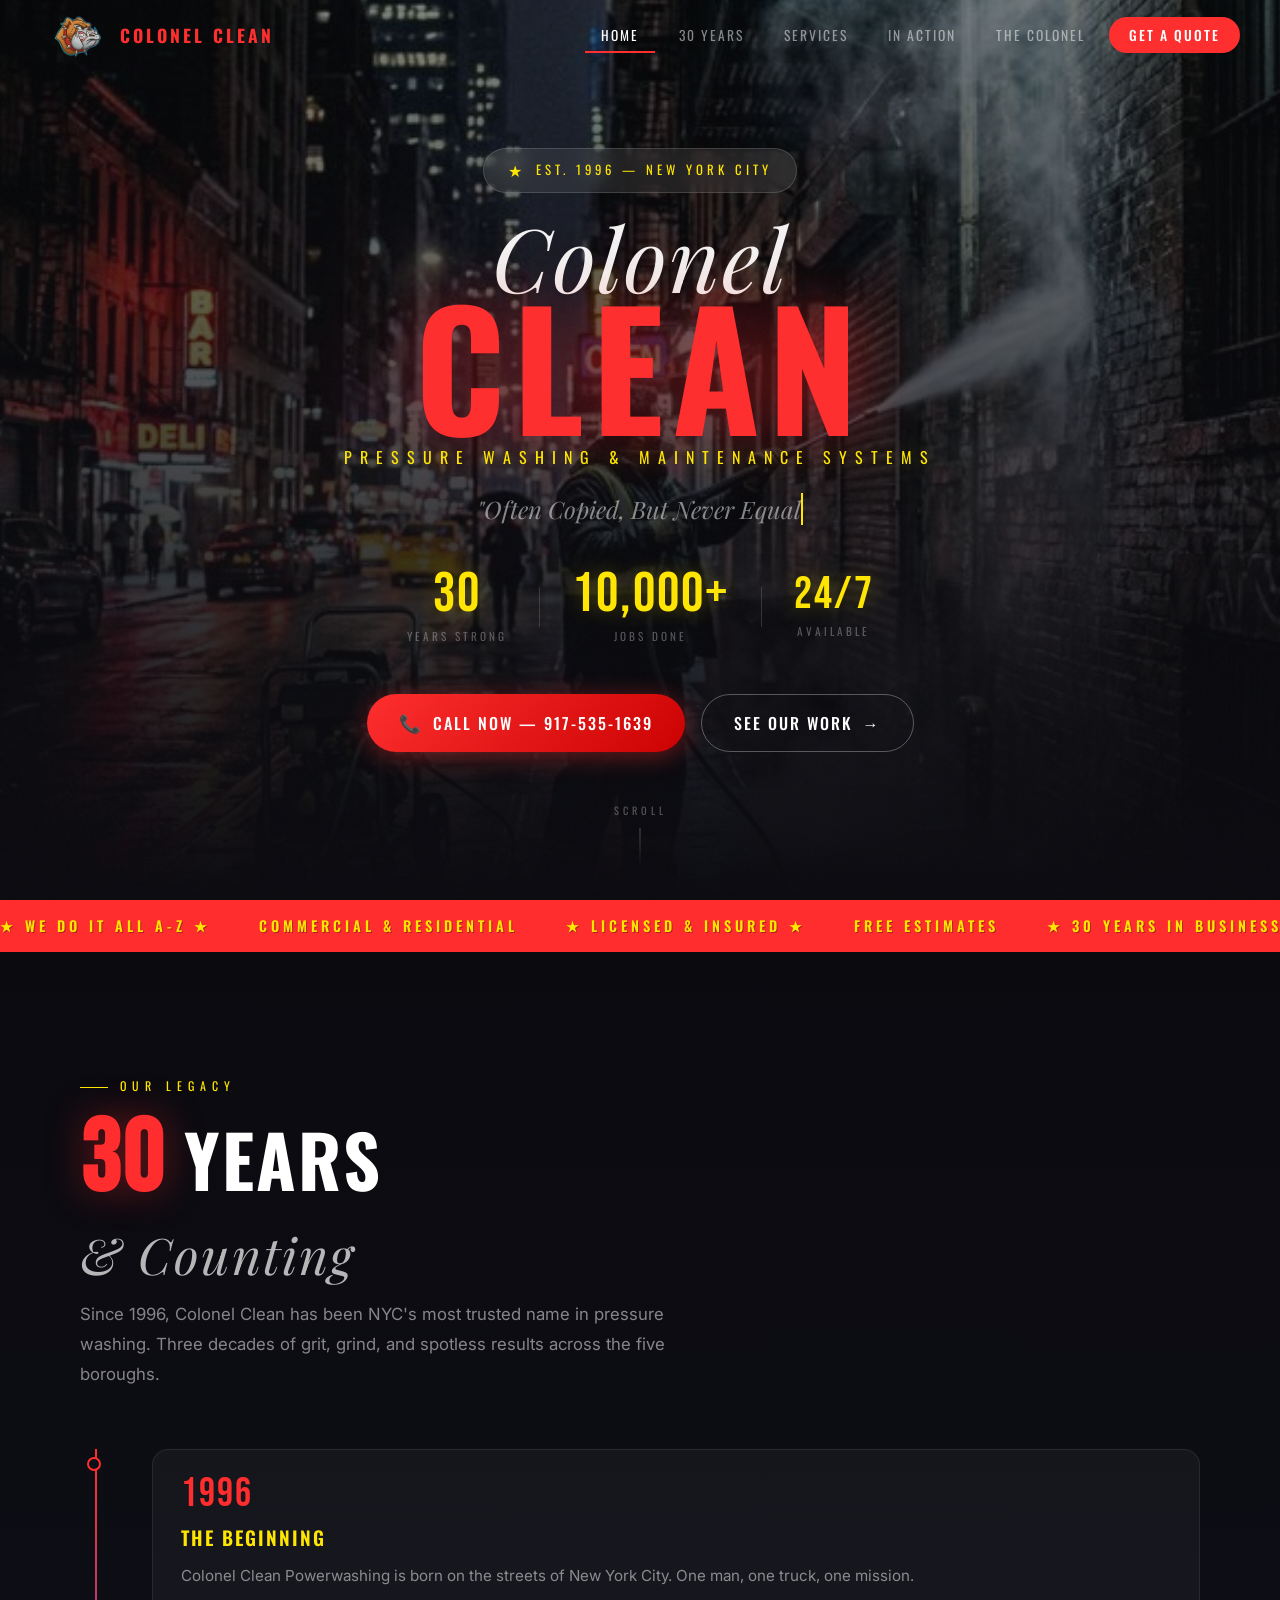
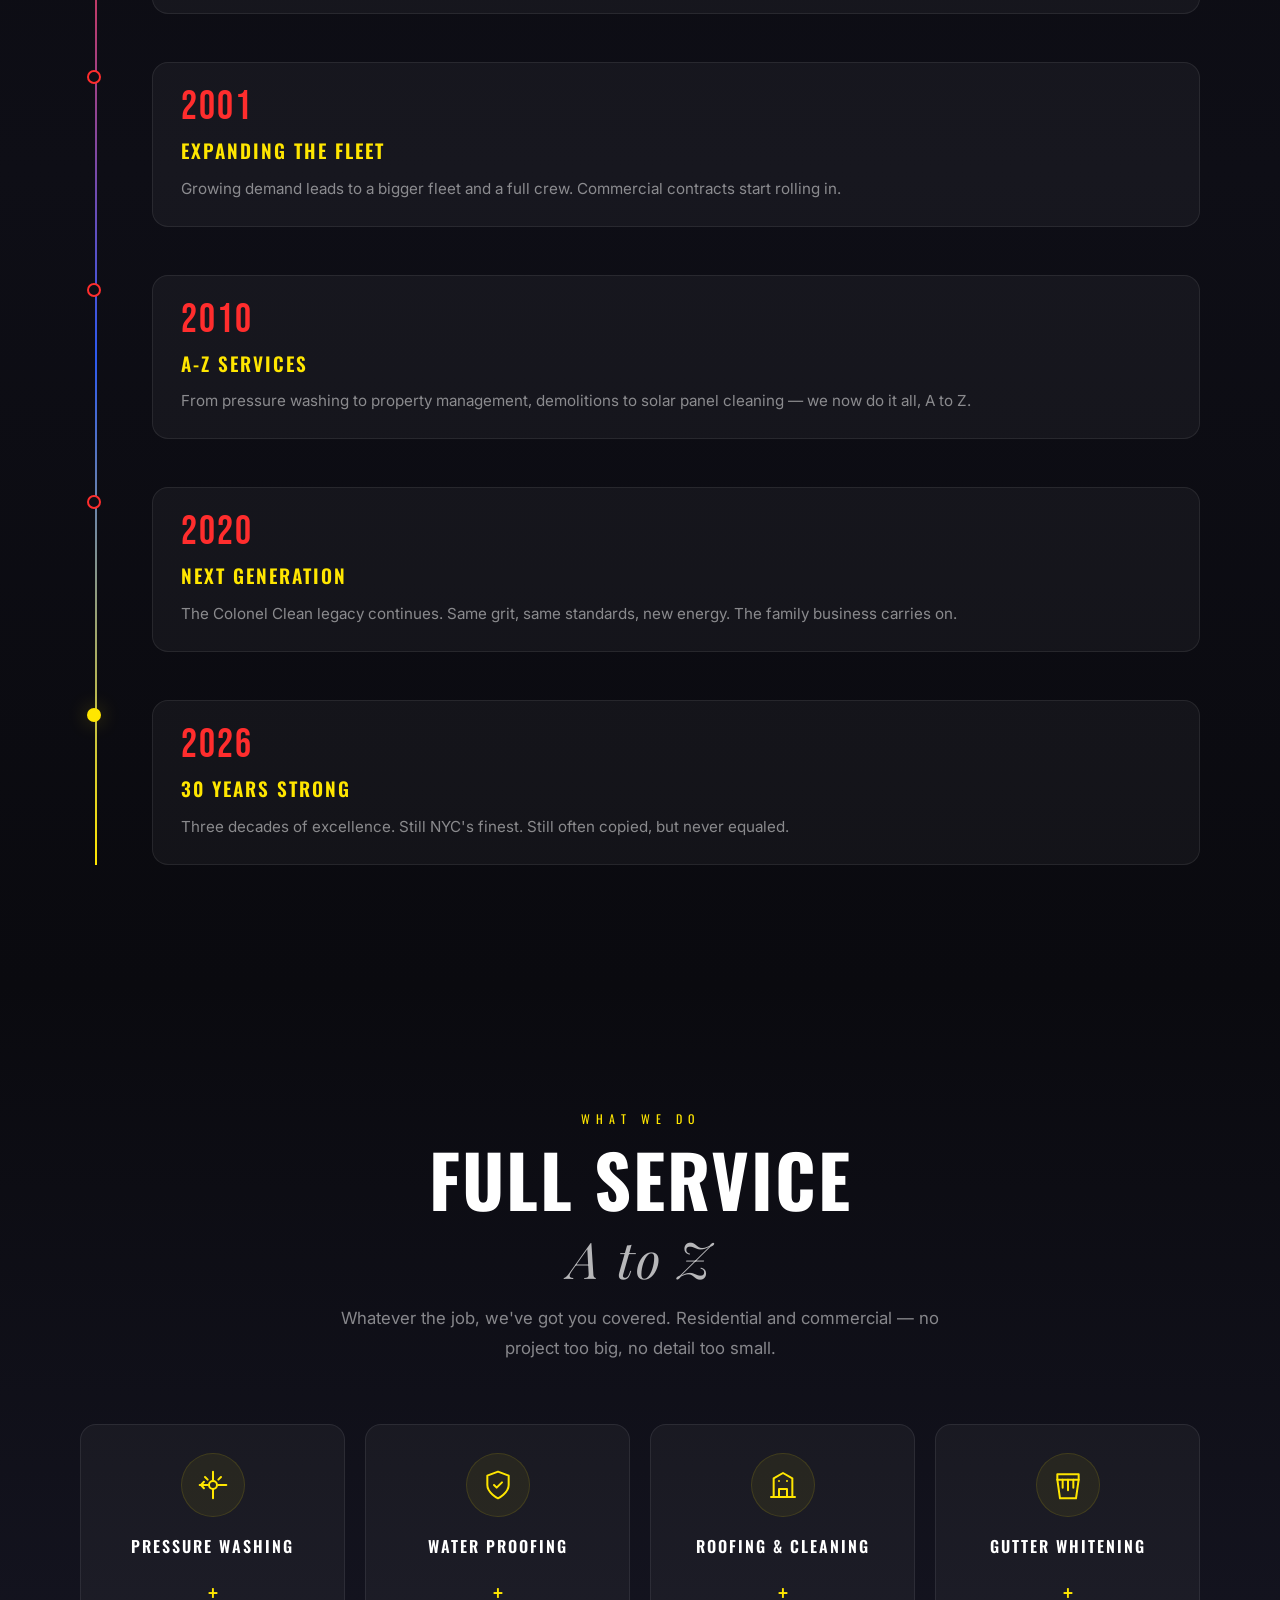
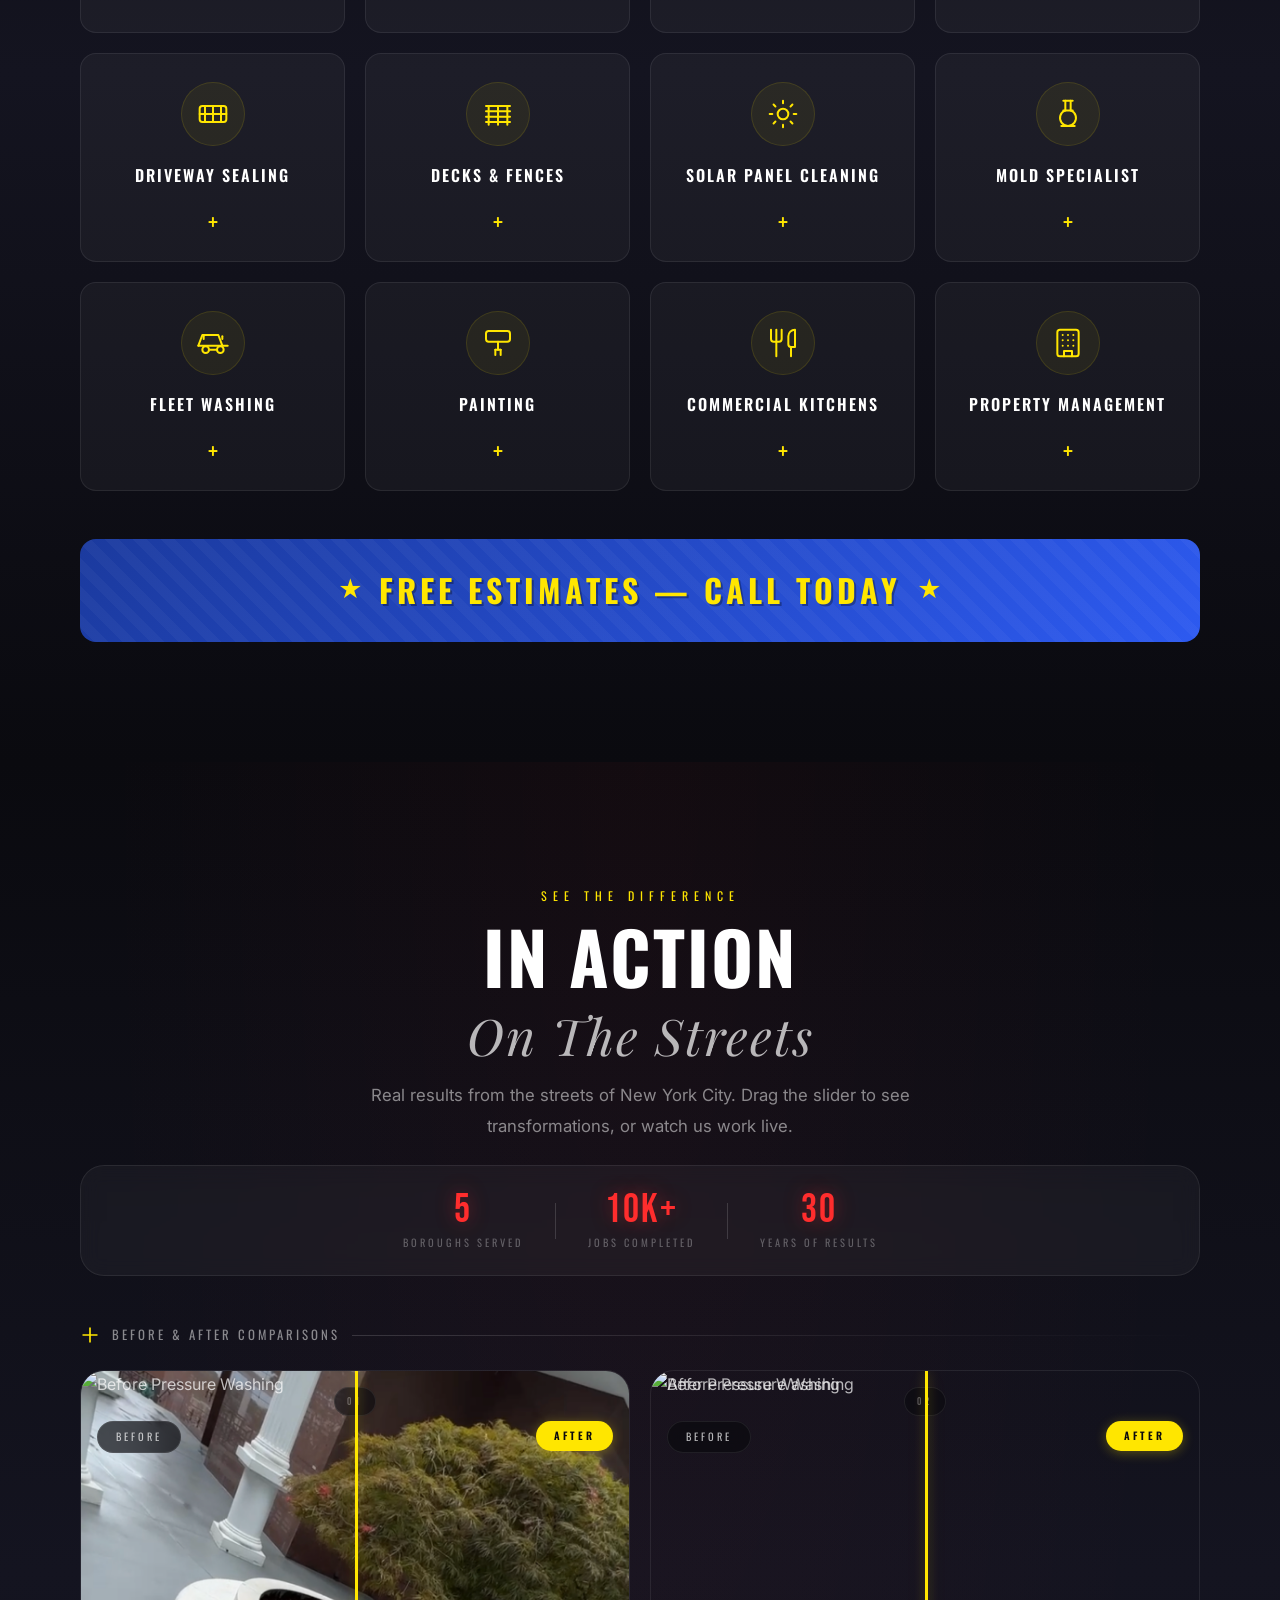
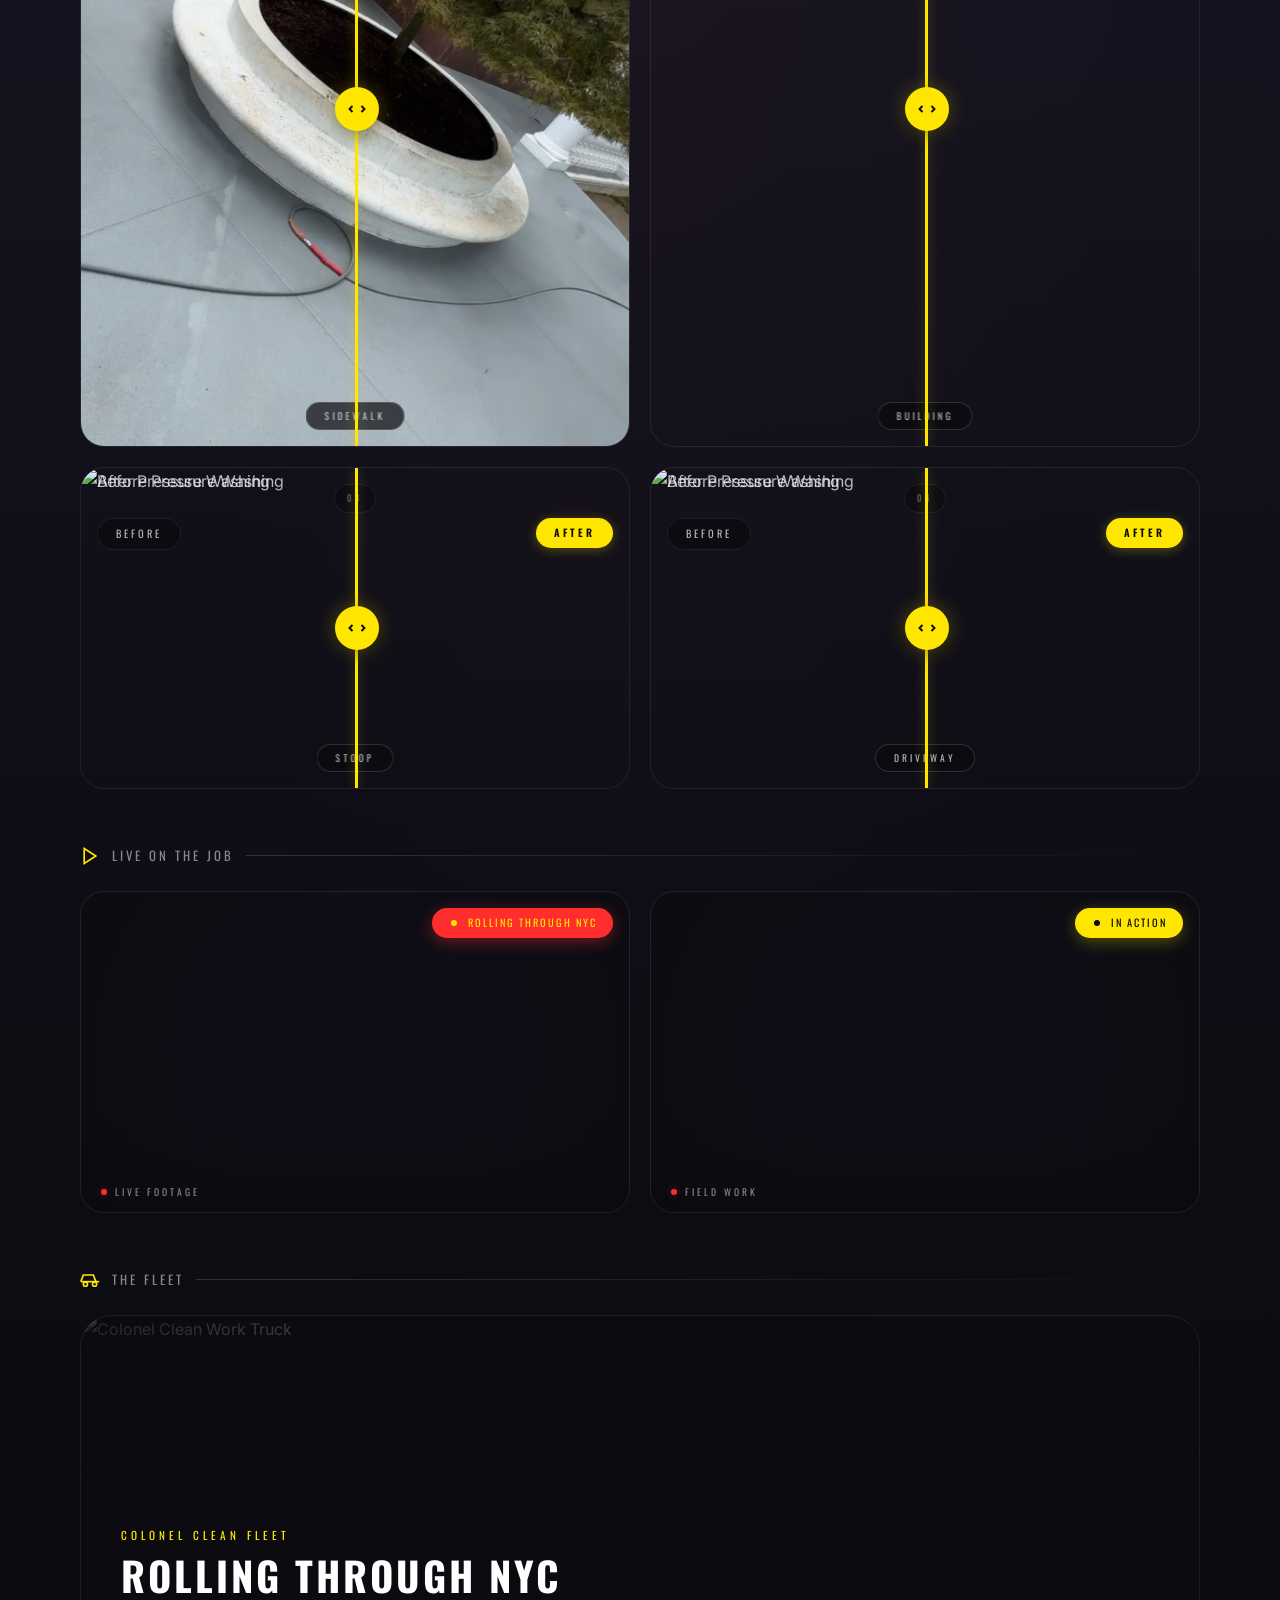
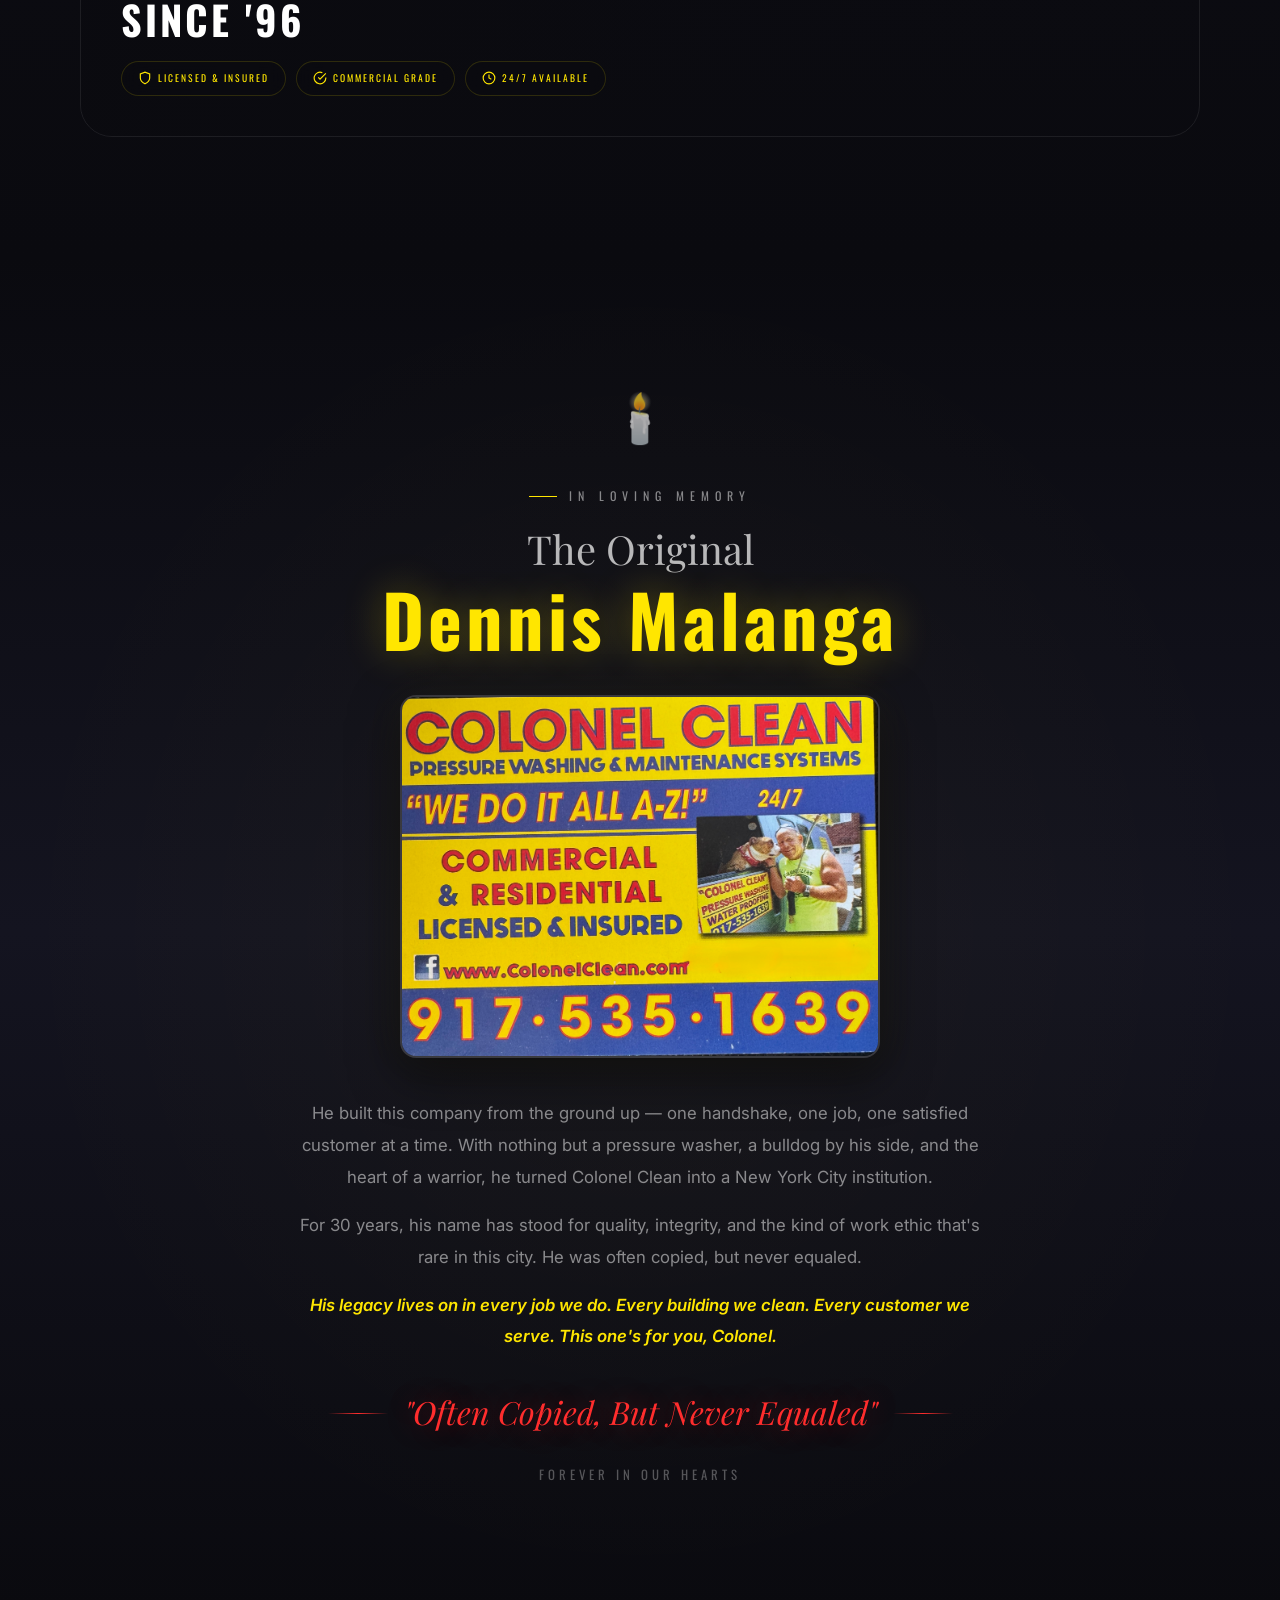
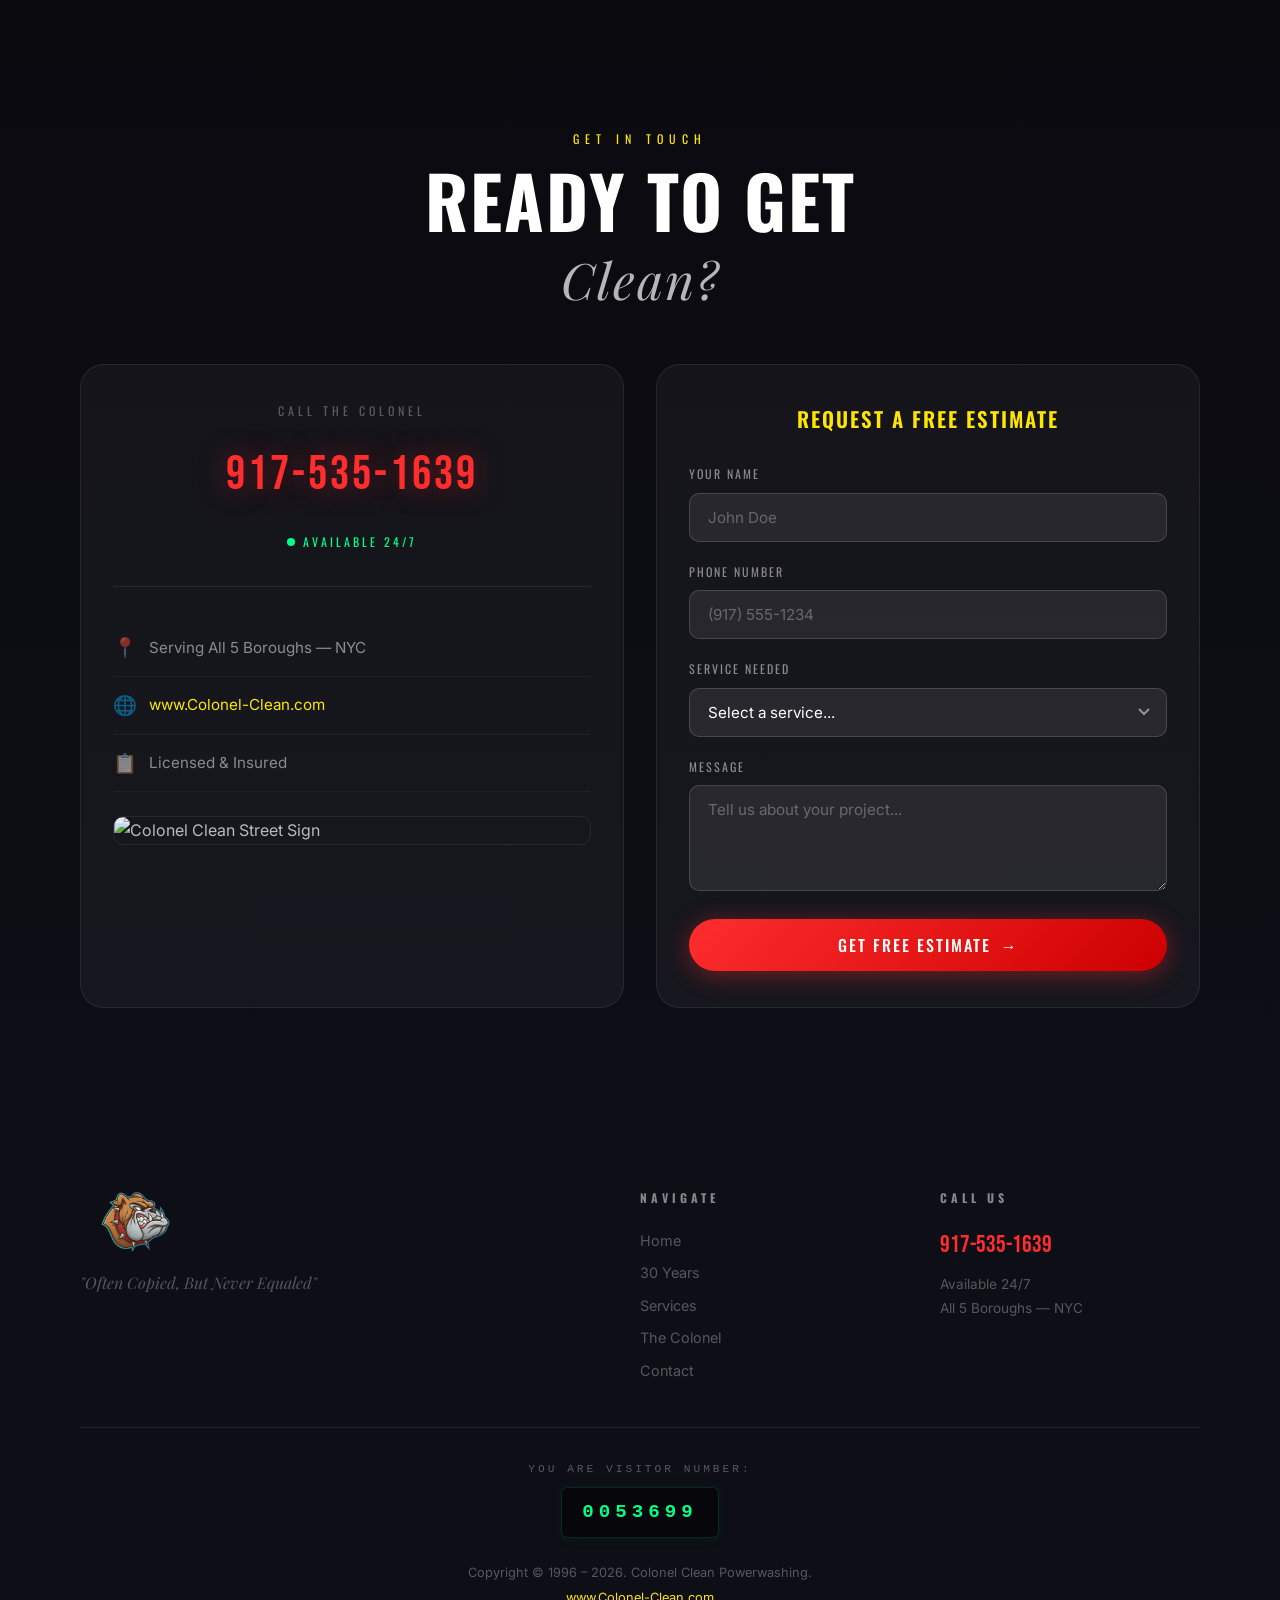
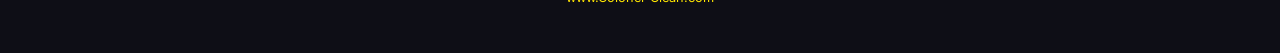
==== commit e0a49d66: "modified:   index.html 	modified:   script.js 	modified:   style.css" ====
--- a/index.html
+++ b/index.html
@@ -177,9 +177,6 @@
                 </div>
             </div>
         </div>
-        <div class="skyline-divider">
-            <img src="assets /nyc-skyline.png" alt="" class="skyline-img">
-        </div>
     </section>
 
     <!-- ═══════════════════════════════════════ -->
@@ -198,62 +195,62 @@
 
             <div class="services-grid">
                 <div class="service-card animate-in" data-service="pressure">
-                    <div class="service-icon">💧</div>
+                    <div class="service-icon"><svg xmlns="http://www.w3.org/2000/svg" width="40" height="40" viewBox="0 0 24 24" fill="none" stroke="currentColor" stroke-width="1.5" stroke-linecap="round" stroke-linejoin="round"><path d="M12 2v6"/><path d="M5.2 9.6L3 12l2.2 2.4"/><circle cx="12" cy="12" r="3"/><path d="M12 15v7"/><path d="M8 12H2"/><path d="M22 12h-6"/><path d="M16 8l2-2"/><path d="M8 8L6 6"/></svg></div>
                     <h3>Pressure Washing</h3>
                     <p>Buildings, sidewalks, stoops — blasted clean</p>
                 </div>
                 <div class="service-card animate-in" data-service="waterproof">
-                    <div class="service-icon">🛡️</div>
+                    <div class="service-icon"><svg xmlns="http://www.w3.org/2000/svg" width="40" height="40" viewBox="0 0 24 24" fill="none" stroke="currentColor" stroke-width="1.5" stroke-linecap="round" stroke-linejoin="round"><path d="M12 22s8-4 8-10V5l-8-3-8 3v7c0 6 8 10 8 10z"/><path d="M9 12l2 2 4-4"/></svg></div>
                     <h3>Water Proofing</h3>
                     <p>Protect your property from the elements</p>
                 </div>
                 <div class="service-card animate-in" data-service="roofing">
-                    <div class="service-icon">🏠</div>
+                    <div class="service-icon"><svg xmlns="http://www.w3.org/2000/svg" width="40" height="40" viewBox="0 0 24 24" fill="none" stroke="currentColor" stroke-width="1.5" stroke-linecap="round" stroke-linejoin="round"><path d="M3 21h18"/><path d="M5 21V7l7-4 7 4v14"/><path d="M9 21v-6h6v6"/><path d="M9 9h.01"/><path d="M15 9h.01"/></svg></div>
                     <h3>Roofing & Cleaning</h3>
                     <p>Roof maintenance and deep cleaning</p>
                 </div>
                 <div class="service-card animate-in" data-service="gutter">
-                    <div class="service-icon">🔧</div>
+                    <div class="service-icon"><svg xmlns="http://www.w3.org/2000/svg" width="40" height="40" viewBox="0 0 24 24" fill="none" stroke="currentColor" stroke-width="1.5" stroke-linecap="round" stroke-linejoin="round"><path d="M4 4h16v4H4z"/><path d="M4 8l2 14h12l2-14"/><path d="M12 8v8"/><path d="M8 8v6"/><path d="M16 8v6"/></svg></div>
                     <h3>Gutter Whitening</h3>
                     <p>Restore gutters to pristine condition</p>
                 </div>
                 <div class="service-card animate-in" data-service="driveway">
-                    <div class="service-icon">🛤️</div>
+                    <div class="service-icon"><svg xmlns="http://www.w3.org/2000/svg" width="40" height="40" viewBox="0 0 24 24" fill="none" stroke="currentColor" stroke-width="1.5" stroke-linecap="round" stroke-linejoin="round"><rect x="2" y="6" width="20" height="12" rx="2"/><path d="M12 6v12"/><path d="M2 12h20"/><path d="M6 6v12"/><path d="M18 6v12"/></svg></div>
                     <h3>Driveway Sealing</h3>
                     <p>Seal and protect driveways & walkways</p>
                 </div>
                 <div class="service-card animate-in" data-service="deck">
-                    <div class="service-icon">🪵</div>
+                    <div class="service-icon"><svg xmlns="http://www.w3.org/2000/svg" width="40" height="40" viewBox="0 0 24 24" fill="none" stroke="currentColor" stroke-width="1.5" stroke-linecap="round" stroke-linejoin="round"><path d="M3 6h18"/><path d="M3 10h18"/><path d="M3 14h18"/><path d="M3 18h18"/><path d="M5 6v14"/><path d="M12 6v14"/><path d="M19 6v14"/></svg></div>
                     <h3>Decks & Fences</h3>
                     <p>Cleaning, staining, and restoration</p>
                 </div>
                 <div class="service-card animate-in" data-service="solar">
-                    <div class="service-icon">☀️</div>
+                    <div class="service-icon"><svg xmlns="http://www.w3.org/2000/svg" width="40" height="40" viewBox="0 0 24 24" fill="none" stroke="currentColor" stroke-width="1.5" stroke-linecap="round" stroke-linejoin="round"><circle cx="12" cy="12" r="4"/><path d="M12 2v2"/><path d="M12 20v2"/><path d="M4.93 4.93l1.41 1.41"/><path d="M17.66 17.66l1.41 1.41"/><path d="M2 12h2"/><path d="M20 12h2"/><path d="M6.34 17.66l-1.41 1.41"/><path d="M19.07 4.93l-1.41 1.41"/></svg></div>
                     <h3>Solar Panel Cleaning</h3>
                     <p>Keep your panels at peak efficiency</p>
                 </div>
                 <div class="service-card animate-in" data-service="mold">
-                    <div class="service-icon">🧪</div>
+                    <div class="service-icon"><svg xmlns="http://www.w3.org/2000/svg" width="40" height="40" viewBox="0 0 24 24" fill="none" stroke="currentColor" stroke-width="1.5" stroke-linecap="round" stroke-linejoin="round"><path d="M10 2v7.31"/><path d="M14 9.3V1.99"/><path d="M8.5 2h7"/><path d="M8.5 9.3h7"/><path d="M14 9.3a6 6 0 1 1-4 0"/><path d="M7 21h10"/></svg></div>
                     <h3>Mold Specialist</h3>
                     <p>Expert mold remediation services</p>
                 </div>
                 <div class="service-card animate-in" data-service="fleet">
-                    <div class="service-icon">🚛</div>
+                    <div class="service-icon"><svg xmlns="http://www.w3.org/2000/svg" width="40" height="40" viewBox="0 0 24 24" fill="none" stroke="currentColor" stroke-width="1.5" stroke-linecap="round" stroke-linejoin="round"><path d="M1 14l3-8h12l3 8"/><circle cx="6.5" cy="17" r="2.5"/><circle cx="17.5" cy="17" r="2.5"/><path d="M1 14h22"/><path d="M9 17h6"/><path d="M5 9V7"/><path d="M19 9V7"/></svg></div>
                     <h3>Fleet Washing</h3>
                     <p>Commercial fleet cleaning services</p>
                 </div>
                 <div class="service-card animate-in" data-service="painting">
-                    <div class="service-icon">🎨</div>
+                    <div class="service-icon"><svg xmlns="http://www.w3.org/2000/svg" width="40" height="40" viewBox="0 0 24 24" fill="none" stroke="currentColor" stroke-width="1.5" stroke-linecap="round" stroke-linejoin="round"><path d="M19 3H5a2 2 0 0 0-2 2v4a2 2 0 0 0 2 2h14a2 2 0 0 0 2-2V5a2 2 0 0 0-2-2z"/><path d="M12 11v6"/><path d="M10 17h4"/><path d="M10 17v4"/><path d="M14 17v4"/></svg></div>
                     <h3>Painting</h3>
                     <p>Interior & exterior painting</p>
                 </div>
                 <div class="service-card animate-in" data-service="kitchen">
-                    <div class="service-icon">🍽️</div>
+                    <div class="service-icon"><svg xmlns="http://www.w3.org/2000/svg" width="40" height="40" viewBox="0 0 24 24" fill="none" stroke="currentColor" stroke-width="1.5" stroke-linecap="round" stroke-linejoin="round"><path d="M3 2v7c0 1.1.9 2 2 2h4a2 2 0 0 0 2-2V2"/><path d="M7 2v20"/><path d="M21 15V2v0a5 5 0 0 0-5 5v6c0 1.1.9 2 2 2h3"/><path d="M18 22V15"/></svg></div>
                     <h3>Commercial Kitchens</h3>
                     <p>Deep clean to code compliance</p>
                 </div>
                 <div class="service-card animate-in" data-service="property">
-                    <div class="service-icon">🏢</div>
+                    <div class="service-icon"><svg xmlns="http://www.w3.org/2000/svg" width="40" height="40" viewBox="0 0 24 24" fill="none" stroke="currentColor" stroke-width="1.5" stroke-linecap="round" stroke-linejoin="round"><rect x="4" y="2" width="16" height="20" rx="2" ry="2"/><path d="M9 22v-4h6v4"/><path d="M8 6h.01"/><path d="M16 6h.01"/><path d="M12 6h.01"/><path d="M12 10h.01"/><path d="M12 14h.01"/><path d="M16 10h.01"/><path d="M16 14h.01"/><path d="M8 10h.01"/><path d="M8 14h.01"/></svg></div>
                     <h3>Property Management</h3>
                     <p>Full maintenance contracts available</p>
                 </div>
@@ -280,64 +277,109 @@
                     In Action<br>
                     <em class="heading-italic">On The Streets</em>
                 </h2>
+                <p class="section-intro action-intro">Real results from the streets of New York City. Drag the slider to see transformations, or watch us work live.</p>
+            </div>
+
+            <!-- Section Stats Strip -->
+            <div class="action-stats-strip animate-in">
+                <div class="action-stat">
+                    <span class="action-stat-num">5</span>
+                    <span class="action-stat-label">Boroughs Served</span>
+                </div>
+                <div class="action-stat-divider"></div>
+                <div class="action-stat">
+                    <span class="action-stat-num">10K+</span>
+                    <span class="action-stat-label">Jobs Completed</span>
+                </div>
+                <div class="action-stat-divider"></div>
+                <div class="action-stat">
+                    <span class="action-stat-num">30</span>
+                    <span class="action-stat-label">Years of Results</span>
+                </div>
             </div>
 
             <!-- Before & After Grid -->
+            <div class="ba-section-label animate-in">
+                <svg xmlns="http://www.w3.org/2000/svg" width="20" height="20" viewBox="0 0 24 24" fill="none" stroke="currentColor" stroke-width="2"><path d="M21 12H3M12 3v18"/></svg>
+                <span>Before & After Comparisons</span>
+                <div class="section-label-line"></div>
+            </div>
             <div class="ba-grid animate-in">
                 <!-- Pair 1 -->
                 <div class="ba-container">
+                    <div class="ba-number">01</div>
                     <img src="assets /before-after-img/after-1.png" alt="After Pressure Washing" class="ba-img ba-after-img">
                     <div class="ba-label ba-label-before">BEFORE</div>
                     <div class="ba-label ba-label-after">AFTER</div>
                     <div class="ba-slider">
-                        <div class="ba-handle"><span>⟨⟩</span></div>
+                        <div class="ba-handle">
+                            <svg xmlns="http://www.w3.org/2000/svg" width="18" height="18" viewBox="0 0 24 24" fill="none" stroke="currentColor" stroke-width="2.5"><path d="M18 8l4 4-4 4"/><path d="M6 8l-4 4 4 4"/></svg>
+                        </div>
                     </div>
                     <div class="ba-overlay">
                         <img src="assets /before-after-img/before-1.jpg" alt="Before Pressure Washing" class="ba-img ba-before-img">
                     </div>
+                    <div class="ba-category-tag">Sidewalk</div>
                 </div>
                 
                 <!-- Pair 2 -->
                 <div class="ba-container">
+                    <div class="ba-number">02</div>
                     <img src="assets /before-after-img/after-2.jpg" alt="After Pressure Washing" class="ba-img ba-after-img">
                     <div class="ba-label ba-label-before">BEFORE</div>
                     <div class="ba-label ba-label-after">AFTER</div>
                     <div class="ba-slider">
-                        <div class="ba-handle"><span>⟨⟩</span></div>
+                        <div class="ba-handle">
+                            <svg xmlns="http://www.w3.org/2000/svg" width="18" height="18" viewBox="0 0 24 24" fill="none" stroke="currentColor" stroke-width="2.5"><path d="M18 8l4 4-4 4"/><path d="M6 8l-4 4 4 4"/></svg>
+                        </div>
                     </div>
                     <div class="ba-overlay">
                         <img src="assets /before-after-img/before-2.jpg" alt="Before Pressure Washing" class="ba-img ba-before-img">
                     </div>
+                    <div class="ba-category-tag">Building</div>
                 </div>
 
                 <!-- Pair 3 -->
                 <div class="ba-container">
+                    <div class="ba-number">03</div>
                     <img src="assets /before-after-img/after-3.jpg" alt="After Pressure Washing" class="ba-img ba-after-img">
                     <div class="ba-label ba-label-before">BEFORE</div>
                     <div class="ba-label ba-label-after">AFTER</div>
                     <div class="ba-slider">
-                        <div class="ba-handle"><span>⟨⟩</span></div>
+                        <div class="ba-handle">
+                            <svg xmlns="http://www.w3.org/2000/svg" width="18" height="18" viewBox="0 0 24 24" fill="none" stroke="currentColor" stroke-width="2.5"><path d="M18 8l4 4-4 4"/><path d="M6 8l-4 4 4 4"/></svg>
+                        </div>
                     </div>
                     <div class="ba-overlay">
                         <img src="assets /before-after-img/before-3.jpg" alt="Before Pressure Washing" class="ba-img ba-before-img">
                     </div>
+                    <div class="ba-category-tag">Stoop</div>
                 </div>
 
                 <!-- Pair 4 -->
                 <div class="ba-container">
+                    <div class="ba-number">04</div>
                     <img src="assets /before-after-img/after-2.2.jpg" alt="After Pressure Washing" class="ba-img ba-after-img">
                     <div class="ba-label ba-label-before">BEFORE</div>
                     <div class="ba-label ba-label-after">AFTER</div>
                     <div class="ba-slider">
-                        <div class="ba-handle"><span>⟨⟩</span></div>
+                        <div class="ba-handle">
+                            <svg xmlns="http://www.w3.org/2000/svg" width="18" height="18" viewBox="0 0 24 24" fill="none" stroke="currentColor" stroke-width="2.5"><path d="M18 8l4 4-4 4"/><path d="M6 8l-4 4 4 4"/></svg>
+                        </div>
                     </div>
                     <div class="ba-overlay">
                         <img src="assets /before-after-img/before2.2.jpg" alt="Before Pressure Washing" class="ba-img ba-before-img">
                     </div>
+                    <div class="ba-category-tag">Driveway</div>
                 </div>
             </div>
 
             <!-- Video Showcase Grid -->
+            <div class="ba-section-label animate-in">
+                <svg xmlns="http://www.w3.org/2000/svg" width="20" height="20" viewBox="0 0 24 24" fill="none" stroke="currentColor" stroke-width="2"><polygon points="5 3 19 12 5 21 5 3"/></svg>
+                <span>Live On The Job</span>
+                <div class="section-label-line"></div>
+            </div>
             <div class="video-grid animate-in">
                 <div class="action-video blend-video">
                     <div class="video-container">
@@ -346,7 +388,12 @@
                         </video>
                         <div class="video-overlay-effect"></div>
                         <div class="video-badge-floating">
-                            <span>★ ROLLING THROUGH NYC</span>
+                            <svg xmlns="http://www.w3.org/2000/svg" width="12" height="12" viewBox="0 0 24 24" fill="currentColor"><circle cx="12" cy="12" r="6"/></svg>
+                            <span>ROLLING THROUGH NYC</span>
+                        </div>
+                        <div class="video-bottom-bar">
+                            <span class="video-status-dot"></span>
+                            <span>LIVE FOOTAGE</span>
                         </div>
                     </div>
                 </div>
@@ -357,16 +404,45 @@
                         </video>
                         <div class="video-overlay-effect"></div>
                         <div class="video-badge-floating alt-badge">
-                            <span>★ SEE US IN ACTION</span>
-                        </div>
-                    </div>
-                </div>
-            </div>
-
+                            <svg xmlns="http://www.w3.org/2000/svg" width="12" height="12" viewBox="0 0 24 24" fill="currentColor"><circle cx="12" cy="12" r="6"/></svg>
+                            <span>IN ACTION</span>
+                        </div>
+                        <div class="video-bottom-bar">
+                            <span class="video-status-dot"></span>
+                            <span>FIELD WORK</span>
+                        </div>
+                    </div>
+                </div>
+            </div>
+
+            <!-- Fleet Showcase -->
+            <div class="ba-section-label animate-in">
+                <svg xmlns="http://www.w3.org/2000/svg" width="20" height="20" viewBox="0 0 24 24" fill="none" stroke="currentColor" stroke-width="2"><path d="M1 14l3-8h12l3 8"/><circle cx="6.5" cy="17" r="2.5"/><circle cx="17.5" cy="17" r="2.5"/><path d="M1 14h22"/></svg>
+                <span>The Fleet</span>
+                <div class="section-label-line"></div>
+            </div>
             <div class="action-truck animate-in">
                 <img src="assets /work-truck.jpg" alt="Colonel Clean Work Truck" class="truck-showcase">
-                <div class="truck-caption">
-                    <span>The Colonel Clean Fleet — Rolling Through NYC Since '96</span>
+                <div class="truck-overlay-gradient"></div>
+                <div class="truck-content-overlay">
+                    <div class="truck-headline">
+                        <span class="truck-eyebrow">Colonel Clean Fleet</span>
+                        <h3>Rolling Through NYC<br>Since '96</h3>
+                    </div>
+                    <div class="truck-badges">
+                        <span class="truck-badge-item">
+                            <svg xmlns="http://www.w3.org/2000/svg" width="14" height="14" viewBox="0 0 24 24" fill="none" stroke="currentColor" stroke-width="2"><path d="M12 22s8-4 8-10V5l-8-3-8 3v7c0 6 8 10 8 10z"/></svg>
+                            Licensed & Insured
+                        </span>
+                        <span class="truck-badge-item">
+                            <svg xmlns="http://www.w3.org/2000/svg" width="14" height="14" viewBox="0 0 24 24" fill="none" stroke="currentColor" stroke-width="2"><path d="M22 11.08V12a10 10 0 1 1-5.93-9.14"/><polyline points="22 4 12 14.01 9 11.01"/></svg>
+                            Commercial Grade
+                        </span>
+                        <span class="truck-badge-item">
+                            <svg xmlns="http://www.w3.org/2000/svg" width="14" height="14" viewBox="0 0 24 24" fill="none" stroke="currentColor" stroke-width="2"><circle cx="12" cy="12" r="10"/><polyline points="12 6 12 12 16 14"/></svg>
+                            24/7 Available
+                        </span>
+                    </div>
                 </div>
             </div>
         </div>
@@ -434,7 +510,7 @@
                         </div>
                         <div class="contact-detail-item">
                             <span class="detail-icon">🌐</span>
-                            <a href="http://www.ColonelClean.com">www.ColonelClean.com</a>
+                            <a href="https://www.Colonel-Clean.com">www.Colonel-Clean.com</a>
                         </div>
                         <div class="contact-detail-item">
                             <span class="detail-icon">📋</span>
@@ -492,9 +568,7 @@
     <!--              FOOTER                    -->
     <!-- ═══════════════════════════════════════ -->
     <footer class="site-footer">
-        <div class="footer-skyline">
-            <img src="assets /nyc-skyline.png" alt="" class="footer-skyline-img">
-        </div>
+
         <div class="section-container">
             <div class="footer-grid">
                 <div class="footer-brand">
@@ -524,7 +598,7 @@
 
             <div class="footer-bottom">
                 <p>Copyright &copy; 1996 – <span id="current-year"></span>. Colonel Clean Powerwashing.</p>
-                <p><a href="http://www.ColonelClean.com">www.ColonelClean.com</a></p>
+                <p><a href="https://www.Colonel-Clean.com">www.Colonel-Clean.com</a></p>
             </div>
         </div>
     </footer>
--- a/style.css
+++ b/style.css
@@ -339,6 +339,7 @@
 .hero {
     position: relative;
     min-height: 100vh;
+    min-height: 100svh;
     display: flex;
     align-items: center;
     justify-content: center;
@@ -840,14 +841,36 @@
 .service-card:hover::before { opacity: 1; }
 
 .service-icon {
-    font-size: 2rem;
     margin-bottom: 16px;
     position: relative;
     z-index: 1;
-    transition: transform var(--transition);
+    transition: transform var(--transition), color var(--transition);
+    color: var(--cc-yellow);
+    display: flex;
+    align-items: center;
+    justify-content: center;
+    width: 64px;
+    height: 64px;
+    margin-left: auto;
+    margin-right: auto;
+    border-radius: 50%;
+    background: rgba(255, 230, 0, 0.06);
+    border: 1px solid rgba(255, 230, 0, 0.12);
+}
+.service-icon svg {
+    width: 32px;
+    height: 32px;
+    stroke: var(--cc-yellow);
+    transition: stroke var(--transition);
 }
 .service-card:hover .service-icon {
-    transform: scale(1.2) rotate(-5deg);
+    transform: scale(1.15) rotate(-5deg);
+    background: rgba(255, 45, 45, 0.1);
+    border-color: rgba(255, 45, 45, 0.2);
+    box-shadow: 0 0 24px rgba(255, 45, 45, 0.15);
+}
+.service-card:hover .service-icon svg {
+    stroke: var(--cc-red);
 }
 .service-card h3 {
     font-family: var(--font-heading);
@@ -944,22 +967,101 @@
    ═══════════════════════════════════════ */
 .action-section {
     padding: var(--section-pad) 0;
-    background: var(--cc-black);
+    background: linear-gradient(180deg, var(--cc-black) 0%, var(--cc-dark-2) 30%, var(--cc-dark) 60%, var(--cc-black) 100%);
+    position: relative;
+}
+.action-section::before {
+    content: '';
+    position: absolute;
+    inset: 0;
+    background: radial-gradient(ellipse at 50% 0%, rgba(255, 45, 45, 0.04) 0%, transparent 60%);
+    pointer-events: none;
 }
 .action-header {
     text-align: center;
-    margin-bottom: 48px;
+    margin-bottom: 24px;
+}
+.action-intro {
+    margin: 0 auto;
+    text-align: center;
 }
 .action-header .section-eyebrow {
     padding-left: 0;
 }
 .action-header .section-eyebrow::before { display: none; }
+
+/* Action Stats Strip */
+.action-stats-strip {
+    display: flex;
+    align-items: center;
+    justify-content: center;
+    gap: 32px;
+    padding: 24px 32px;
+    margin-bottom: 48px;
+    background: var(--cc-grey-700);
+    border: 1px solid var(--cc-grey-600);
+    border-radius: var(--radius-lg);
+    backdrop-filter: blur(10px);
+}
+.action-stat {
+    text-align: center;
+}
+.action-stat-num {
+    display: block;
+    font-family: var(--font-accent);
+    font-size: clamp(1.8rem, 4vw, 2.5rem);
+    color: var(--cc-red);
+    line-height: 1;
+    letter-spacing: 2px;
+    text-shadow: 0 0 20px var(--cc-red-glow);
+}
+.action-stat-label {
+    display: block;
+    font-family: var(--font-heading);
+    font-size: 0.65rem;
+    letter-spacing: 3px;
+    text-transform: uppercase;
+    color: var(--cc-grey-400);
+    margin-top: 4px;
+}
+.action-stat-divider {
+    width: 1px;
+    height: 36px;
+    background: var(--cc-grey-500);
+}
+
+/* Section Label Enhancement */
+.ba-section-label {
+    display: flex;
+    align-items: center;
+    gap: 12px;
+    margin-bottom: 24px;
+    padding-bottom: 0;
+    border-bottom: none;
+}
+.ba-section-label svg {
+    stroke: var(--cc-yellow);
+    flex-shrink: 0;
+}
+.ba-section-label span {
+    font-family: var(--font-heading);
+    font-size: 0.8rem;
+    letter-spacing: 3px;
+    text-transform: uppercase;
+    color: var(--cc-grey-300);
+    flex-shrink: 0;
+}
+.section-label-line {
+    flex: 1;
+    height: 1px;
+    background: linear-gradient(90deg, var(--cc-grey-500), transparent);
+}
 
 .ba-grid {
     display: grid;
     grid-template-columns: 1fr;
-    gap: 24px;
-    margin-bottom: 48px;
+    gap: 20px;
+    margin-bottom: 56px;
 }
 @media (min-width: 768px) {
     .ba-grid {
@@ -970,8 +1072,8 @@
 .video-grid {
     display: grid;
     grid-template-columns: 1fr;
-    gap: 24px;
-    margin-bottom: 48px;
+    gap: 20px;
+    margin-bottom: 56px;
 }
 @media (min-width: 768px) {
     .video-grid {
@@ -979,94 +1081,72 @@
     }
 }
 
-/* Cinematic Video Blending */
-.blend-video .video-container {
-    position: relative;
-    border: 1px solid var(--cc-grey-600);
-}
-.blend-video video {
-    filter: grayscale(20%) contrast(1.1) brightness(0.9);
-}
-.video-overlay-effect {
-    position: absolute;
-    inset: 0;
-    background: radial-gradient(circle at center, transparent 40%, rgba(10,10,15,0.8) 100%);
-    pointer-events: none;
-    z-index: 2;
-}
-.blend-video .video-badge-floating.alt-badge {
-    background: var(--cc-yellow);
-    color: var(--cc-black);
-    box-shadow: 0 4px 16px var(--cc-yellow-glow);
-}
-
-.video-container {
-    position: relative;
-    border-radius: var(--radius-md);
-    overflow: hidden;
-    background: var(--cc-dark);
-    border: 1px solid var(--cc-grey-600);
-}
-.video-container video {
-    width: 100%;
-    height: 100%;
-    min-height: 300px;
-    object-fit: cover;
-    display: block;
-}
-.video-badge-floating {
-    position: absolute;
-    top: 16px;
-    right: 16px;
-    background: var(--cc-red);
-    color: var(--cc-yellow);
-    padding: 6px 16px;
-    border-radius: 50px;
-    font-family: var(--font-heading);
-    font-size: 0.7rem;
-    letter-spacing: 2px;
-    box-shadow: 0 4px 16px var(--cc-red-glow);
-    animation: float 3s ease-in-out infinite;
-}
-@keyframes float {
-    0%, 100% { transform: translateY(0); }
-    50% { transform: translateY(-6px); }
-}
-
-/* Before/After */
+/* ── Before/After Cards ── */
 .ba-container {
     position: relative;
-    border-radius: var(--radius-md);
+    border-radius: var(--radius-lg);
     overflow: hidden;
     border: 1px solid var(--cc-grey-600);
     cursor: ew-resize;
+    touch-action: pan-y;
+    transition: border-color var(--transition), box-shadow var(--transition), transform var(--transition);
+}
+.ba-container:hover {
+    border-color: var(--cc-grey-500);
+    box-shadow: 0 12px 48px rgba(0, 0, 0, 0.5), 0 0 0 1px rgba(255, 230, 0, 0.08);
+    transform: translateY(-4px);
+}
+.ba-number {
+    position: absolute;
+    top: 16px;
+    left: 50%;
+    transform: translateX(-50%);
+    font-family: var(--font-accent);
+    font-size: 0.7rem;
+    letter-spacing: 4px;
+    color: var(--cc-grey-400);
+    z-index: 6;
+    background: rgba(10, 10, 15, 0.6);
+    backdrop-filter: blur(8px);
+    padding: 4px 12px;
+    border-radius: 50px;
+    border: 1px solid var(--cc-grey-600);
 }
 .ba-img {
     width: 100%;
     height: 100%;
-    min-height: 300px;
+    min-height: 320px;
     object-fit: cover;
     display: block;
+    transition: transform 0.6s var(--ease-out);
+}
+.ba-container:hover .ba-after-img {
+    transform: scale(1.03);
 }
 .ba-label {
     position: absolute;
-    top: 16px;
-    padding: 6px 16px;
+    top: 50px;
+    padding: 6px 18px;
     border-radius: 50px;
     font-family: var(--font-heading);
-    font-size: 0.7rem;
+    font-size: 0.65rem;
     letter-spacing: 3px;
     z-index: 5;
+    transition: all var(--transition);
 }
 .ba-label-before {
     left: 16px;
-    background: rgba(0,0,0,0.7);
+    background: rgba(10, 10, 15, 0.7);
+    backdrop-filter: blur(8px);
     color: var(--cc-grey-200);
+    border: 1px solid var(--cc-grey-600);
 }
 .ba-label-after {
     right: 16px;
     background: var(--cc-yellow);
     color: var(--cc-black);
+    font-weight: 600;
+    box-shadow: 0 2px 12px var(--cc-yellow-glow);
 }
 .ba-slider {
     position: absolute;
@@ -1077,68 +1157,263 @@
     background: var(--cc-yellow);
     z-index: 10;
     cursor: ew-resize;
-    box-shadow: 0 0 10px var(--cc-yellow-glow);
+    box-shadow: 0 0 12px var(--cc-yellow-glow), 0 0 24px rgba(255, 230, 0, 0.1);
 }
 .ba-handle {
     position: absolute;
     top: 50%;
     left: 50%;
     transform: translate(-50%, -50%);
-    width: 40px;
-    height: 40px;
+    width: 44px;
+    height: 44px;
     border-radius: 50%;
     background: var(--cc-yellow);
     display: flex;
     align-items: center;
     justify-content: center;
     color: var(--cc-black);
-    font-size: 0.9rem;
-    font-weight: 700;
-    box-shadow: 0 0 20px var(--cc-yellow-glow);
+    box-shadow: 0 0 20px var(--cc-yellow-glow), 0 4px 16px rgba(0, 0, 0, 0.4);
+    transition: transform var(--transition), box-shadow var(--transition);
+}
+.ba-handle svg {
+    stroke: var(--cc-black);
+}
+.ba-container:hover .ba-handle {
+    transform: translate(-50%, -50%) scale(1.15);
+    box-shadow: 0 0 32px var(--cc-yellow-glow), 0 6px 24px rgba(0, 0, 0, 0.5);
 }
 .ba-overlay {
     position: absolute;
     top: 0;
+    left: 0;
     right: 0;
     bottom: 0;
-    width: 50%;
+    width: 100%;
     background: transparent;
     pointer-events: none;
     z-index: 3;
-}
-
-/* Work Truck showcase */
+    clip-path: polygon(0 0, 50% 0, 50% 100%, 0 100%);
+}
+.ba-category-tag {
+    position: absolute;
+    bottom: 16px;
+    left: 50%;
+    transform: translateX(-50%);
+    background: rgba(10, 10, 15, 0.7);
+    backdrop-filter: blur(10px);
+    padding: 5px 18px;
+    border-radius: 50px;
+    font-family: var(--font-heading);
+    font-size: 0.6rem;
+    letter-spacing: 3px;
+    text-transform: uppercase;
+    color: var(--cc-grey-200);
+    border: 1px solid var(--cc-grey-500);
+    z-index: 6;
+    transition: all var(--transition);
+}
+.ba-container:hover .ba-category-tag {
+    background: rgba(255, 230, 0, 0.12);
+    border-color: rgba(255, 230, 0, 0.25);
+    color: var(--cc-yellow);
+}
+
+/* ── Cinematic Video Cards ── */
+.blend-video .video-container {
+    position: relative;
+    border: 1px solid var(--cc-grey-600);
+    transition: border-color var(--transition), box-shadow var(--transition), transform var(--transition);
+}
+.blend-video .video-container:hover {
+    border-color: var(--cc-grey-500);
+    box-shadow: 0 12px 48px rgba(0, 0, 0, 0.5);
+    transform: translateY(-4px);
+}
+.blend-video video {
+    filter: grayscale(15%) contrast(1.1) brightness(0.9);
+    transition: filter 0.6s var(--ease-out);
+}
+.blend-video .video-container:hover video {
+    filter: grayscale(0%) contrast(1.05) brightness(0.95);
+}
+.video-overlay-effect {
+    position: absolute;
+    inset: 0;
+    background: 
+        radial-gradient(circle at center, transparent 40%, rgba(10, 10, 15, 0.7) 100%),
+        linear-gradient(180deg, transparent 70%, rgba(10, 10, 15, 0.6) 100%);
+    pointer-events: none;
+    z-index: 2;
+}
+.video-container {
+    position: relative;
+    border-radius: var(--radius-lg);
+    overflow: hidden;
+    background: var(--cc-dark);
+    border: 1px solid var(--cc-grey-600);
+}
+.video-container video {
+    width: 100%;
+    height: 100%;
+    min-height: 320px;
+    object-fit: cover;
+    display: block;
+}
+.video-badge-floating {
+    position: absolute;
+    top: 16px;
+    right: 16px;
+    background: var(--cc-red);
+    color: var(--cc-yellow);
+    padding: 6px 16px;
+    border-radius: 50px;
+    font-family: var(--font-heading);
+    font-size: 0.65rem;
+    letter-spacing: 2px;
+    box-shadow: 0 4px 16px var(--cc-red-glow);
+    display: flex;
+    align-items: center;
+    gap: 8px;
+    z-index: 3;
+    animation: float 3s ease-in-out infinite;
+}
+.video-badge-floating svg {
+    animation: pulseDot 2s ease-in-out infinite;
+}
+.blend-video .video-badge-floating.alt-badge {
+    background: var(--cc-yellow);
+    color: var(--cc-black);
+    box-shadow: 0 4px 16px var(--cc-yellow-glow);
+}
+@keyframes float {
+    0%, 100% { transform: translateY(0); }
+    50% { transform: translateY(-6px); }
+}
+
+/* Video Bottom Bar */
+.video-bottom-bar {
+    position: absolute;
+    bottom: 0;
+    left: 0;
+    right: 0;
+    padding: 12px 20px;
+    background: linear-gradient(transparent, rgba(10, 10, 15, 0.9));
+    display: flex;
+    align-items: center;
+    gap: 8px;
+    z-index: 3;
+    font-family: var(--font-heading);
+    font-size: 0.6rem;
+    letter-spacing: 3px;
+    text-transform: uppercase;
+    color: var(--cc-grey-300);
+}
+.video-status-dot {
+    width: 6px;
+    height: 6px;
+    border-radius: 50%;
+    background: var(--cc-red);
+    box-shadow: 0 0 8px var(--cc-red-glow);
+    animation: pulseDot 2s ease-in-out infinite;
+}
+
+/* ── Fleet Showcase (Hero-style) ── */
 .action-truck {
     position: relative;
-    border-radius: var(--radius-md);
+    border-radius: var(--radius-xl);
     overflow: hidden;
     border: 1px solid var(--cc-grey-600);
+    min-height: 420px;
+    transition: border-color var(--transition), box-shadow var(--transition);
+}
+.action-truck:hover {
+    border-color: var(--cc-grey-500);
+    box-shadow: 0 16px 64px rgba(0, 0, 0, 0.5);
 }
 .truck-showcase {
     width: 100%;
-    height: auto;
-    max-height: 400px;
+    height: 100%;
+    min-height: 420px;
     object-fit: cover;
     display: block;
     transition: transform 8s ease;
 }
 .action-truck:hover .truck-showcase {
-    transform: scale(1.05);
-}
-.truck-caption {
+    transform: scale(1.06);
+}
+.truck-overlay-gradient {
+    position: absolute;
+    inset: 0;
+    background: linear-gradient(
+        135deg,
+        rgba(10, 10, 15, 0.85) 0%,
+        rgba(10, 10, 15, 0.5) 40%,
+        rgba(10, 10, 15, 0.2) 70%,
+        transparent 100%
+    );
+    z-index: 1;
+    pointer-events: none;
+}
+.truck-content-overlay {
     position: absolute;
     bottom: 0;
     left: 0;
     right: 0;
-    padding: 24px;
-    background: linear-gradient(transparent, rgba(0,0,0,0.8));
-}
-.truck-caption span {
-    font-family: var(--font-heading);
-    font-size: 0.85rem;
+    top: 0;
+    z-index: 2;
+    display: flex;
+    flex-direction: column;
+    justify-content: flex-end;
+    padding: 40px;
+}
+.truck-eyebrow {
+    font-family: var(--font-heading);
+    font-size: 0.7rem;
+    letter-spacing: 4px;
+    text-transform: uppercase;
+    color: var(--cc-yellow);
+    margin-bottom: 8px;
+    display: block;
+}
+.truck-content-overlay h3 {
+    font-family: var(--font-heading);
+    font-size: clamp(1.5rem, 4vw, 2.5rem);
+    font-weight: 700;
     letter-spacing: 3px;
     text-transform: uppercase;
+    color: var(--cc-white);
+    line-height: 1.1;
+    margin-bottom: 20px;
+}
+.truck-badges {
+    display: flex;
+    flex-wrap: wrap;
+    gap: 10px;
+}
+.truck-badge-item {
+    display: inline-flex;
+    align-items: center;
+    gap: 6px;
+    background: rgba(10, 10, 15, 0.6);
+    backdrop-filter: blur(10px);
+    padding: 8px 16px;
+    border-radius: 50px;
+    font-family: var(--font-heading);
+    font-size: 0.6rem;
+    letter-spacing: 2px;
+    text-transform: uppercase;
     color: var(--cc-yellow);
+    border: 1px solid rgba(255, 230, 0, 0.15);
+    transition: all var(--transition);
+}
+.truck-badge-item svg {
+    stroke: var(--cc-yellow);
+    flex-shrink: 0;
+}
+.truck-badge-item:hover {
+    background: rgba(255, 230, 0, 0.1);
+    border-color: rgba(255, 230, 0, 0.3);
+    box-shadow: 0 0 16px rgba(255, 230, 0, 0.1);
 }
 
 /* ═══════════════════════════════════════
@@ -1562,6 +1837,7 @@
         right: -100%;
         width: 280px;
         height: 100vh;
+        height: 100dvh;
         background: rgba(10,10,15,0.97);
         backdrop-filter: blur(20px);
         flex-direction: column;
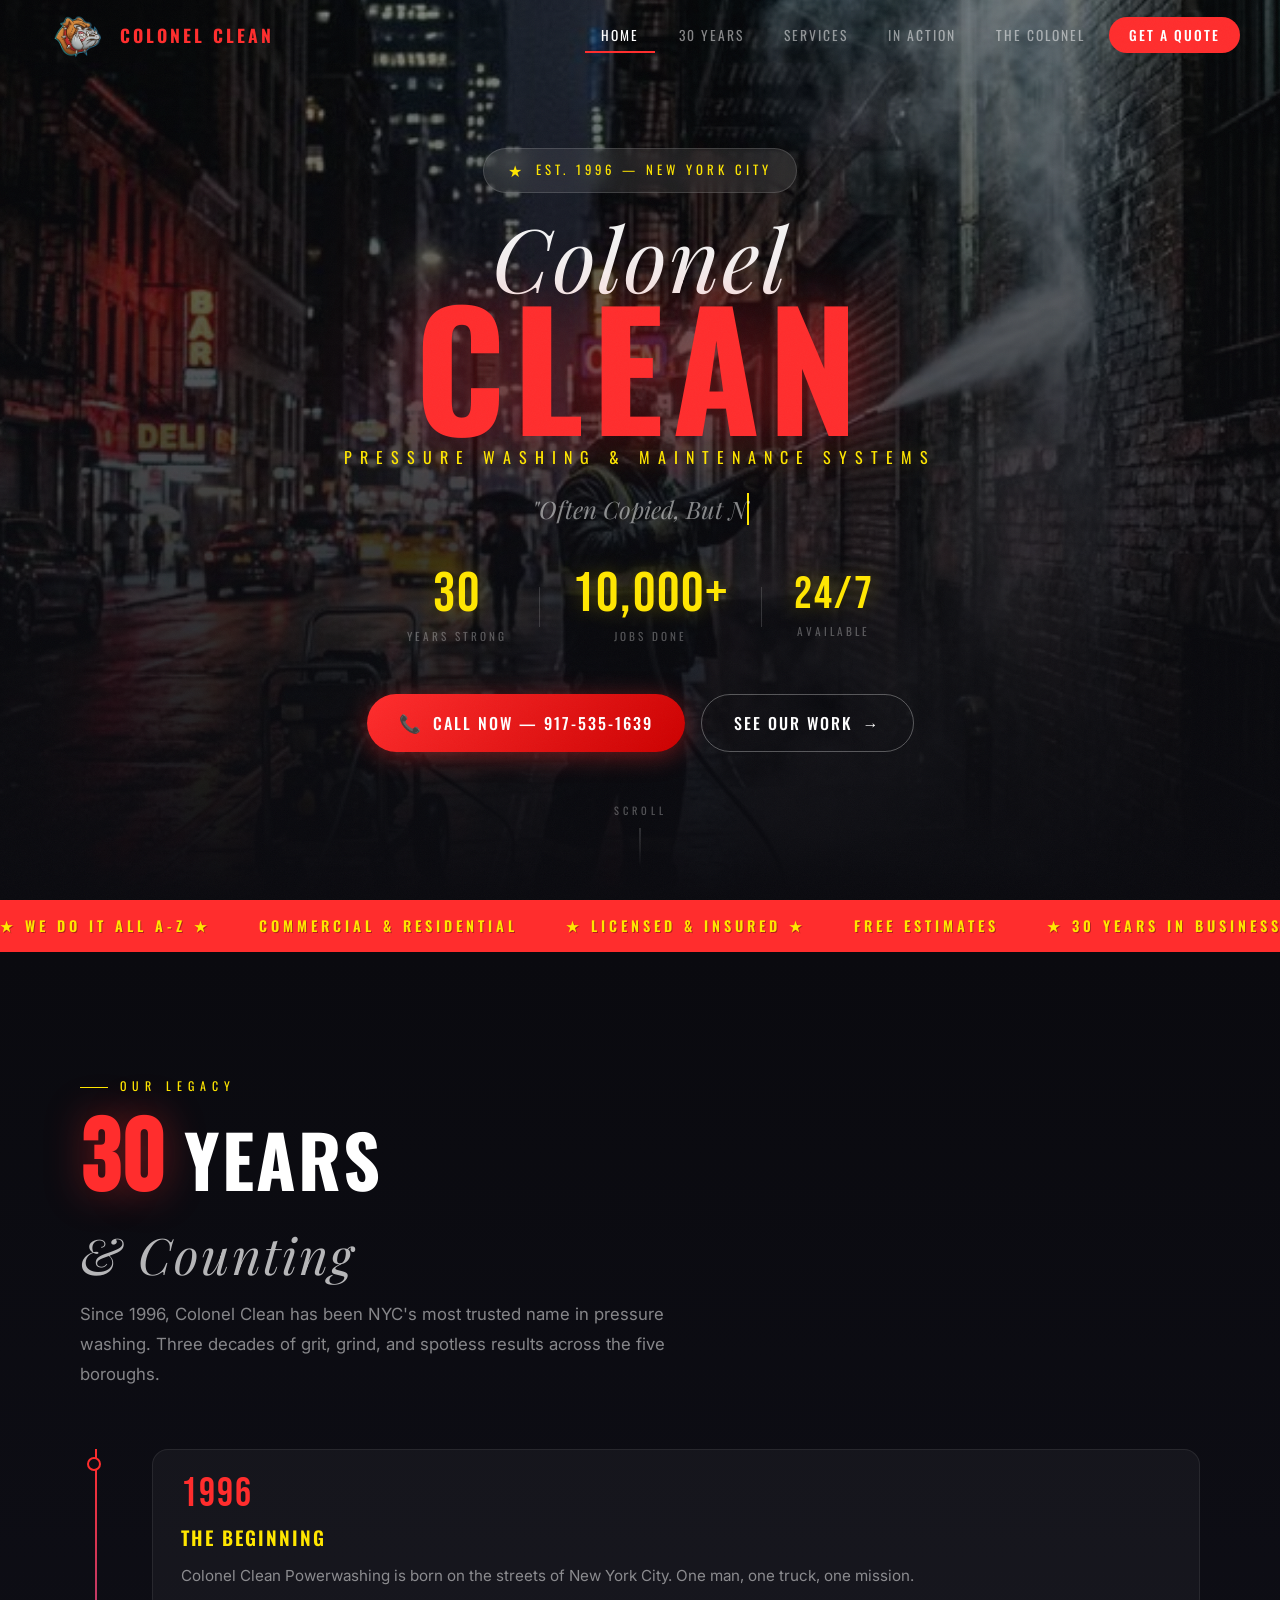
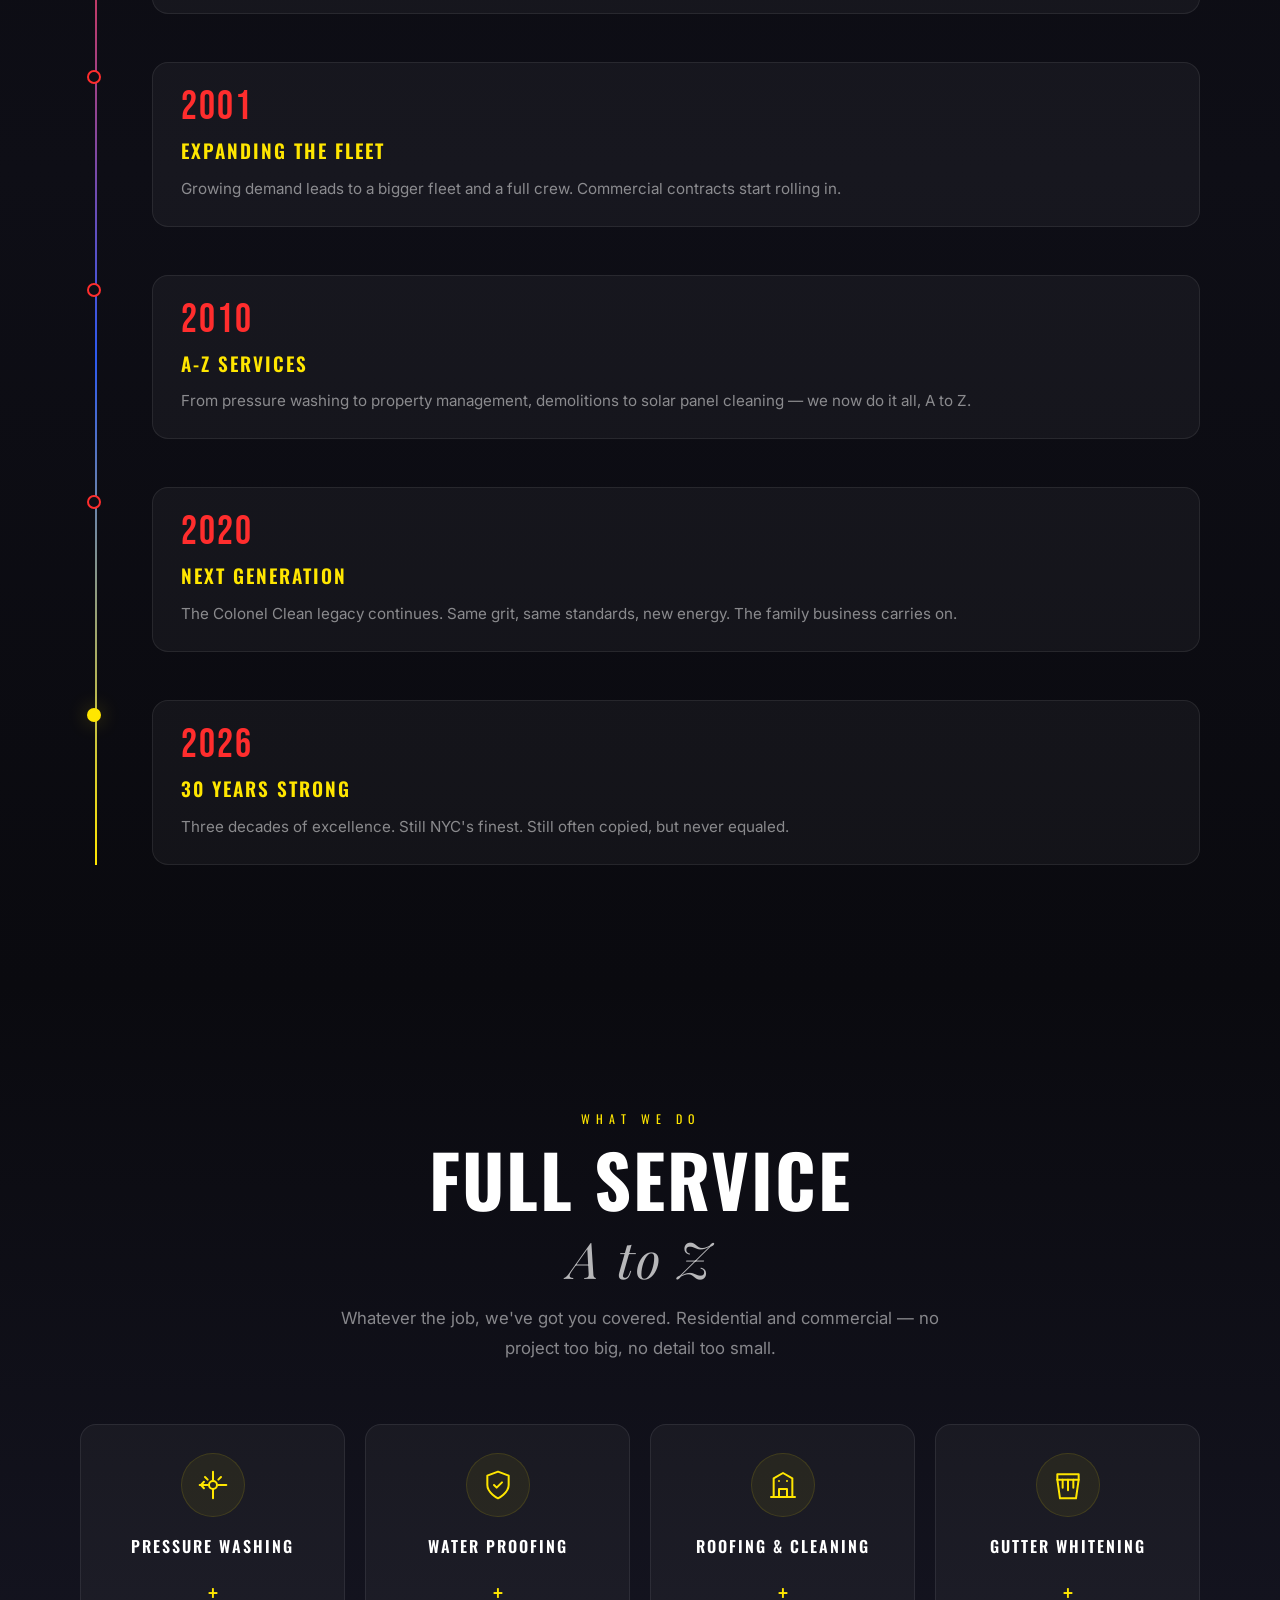
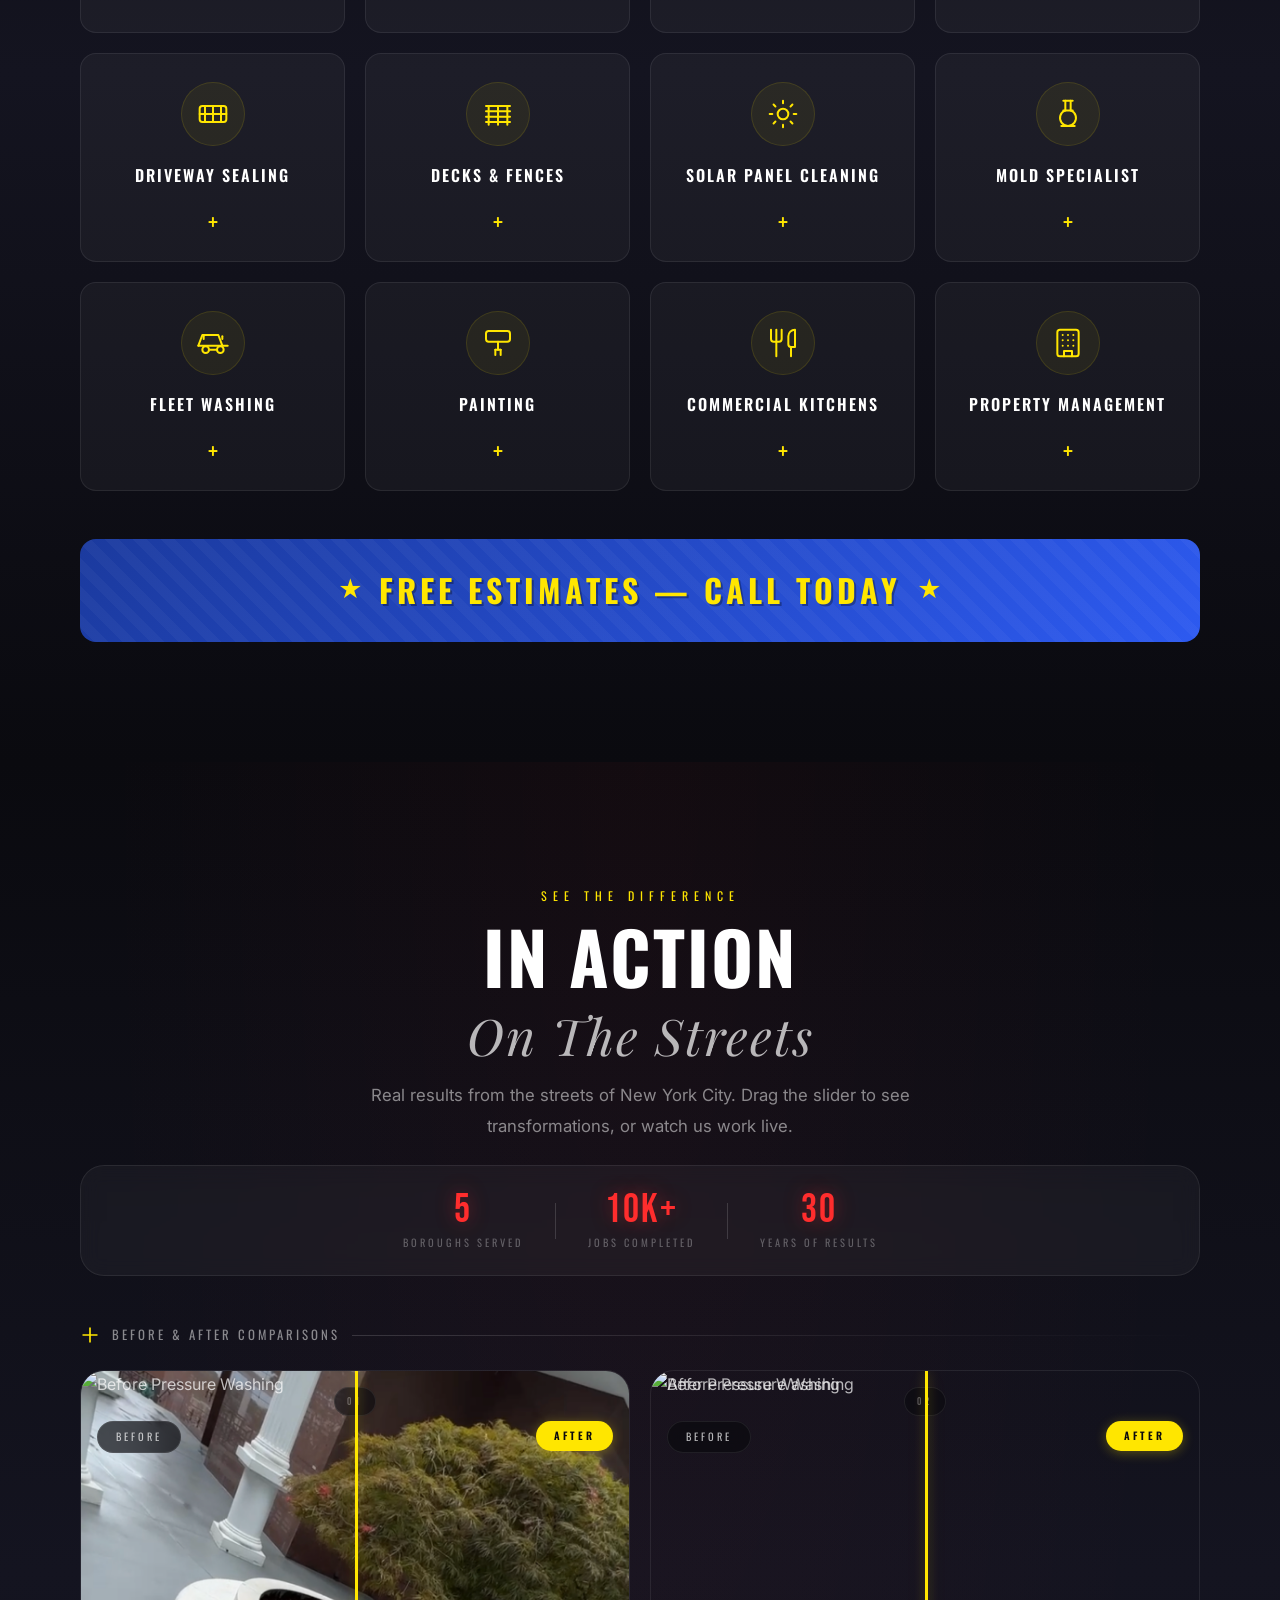
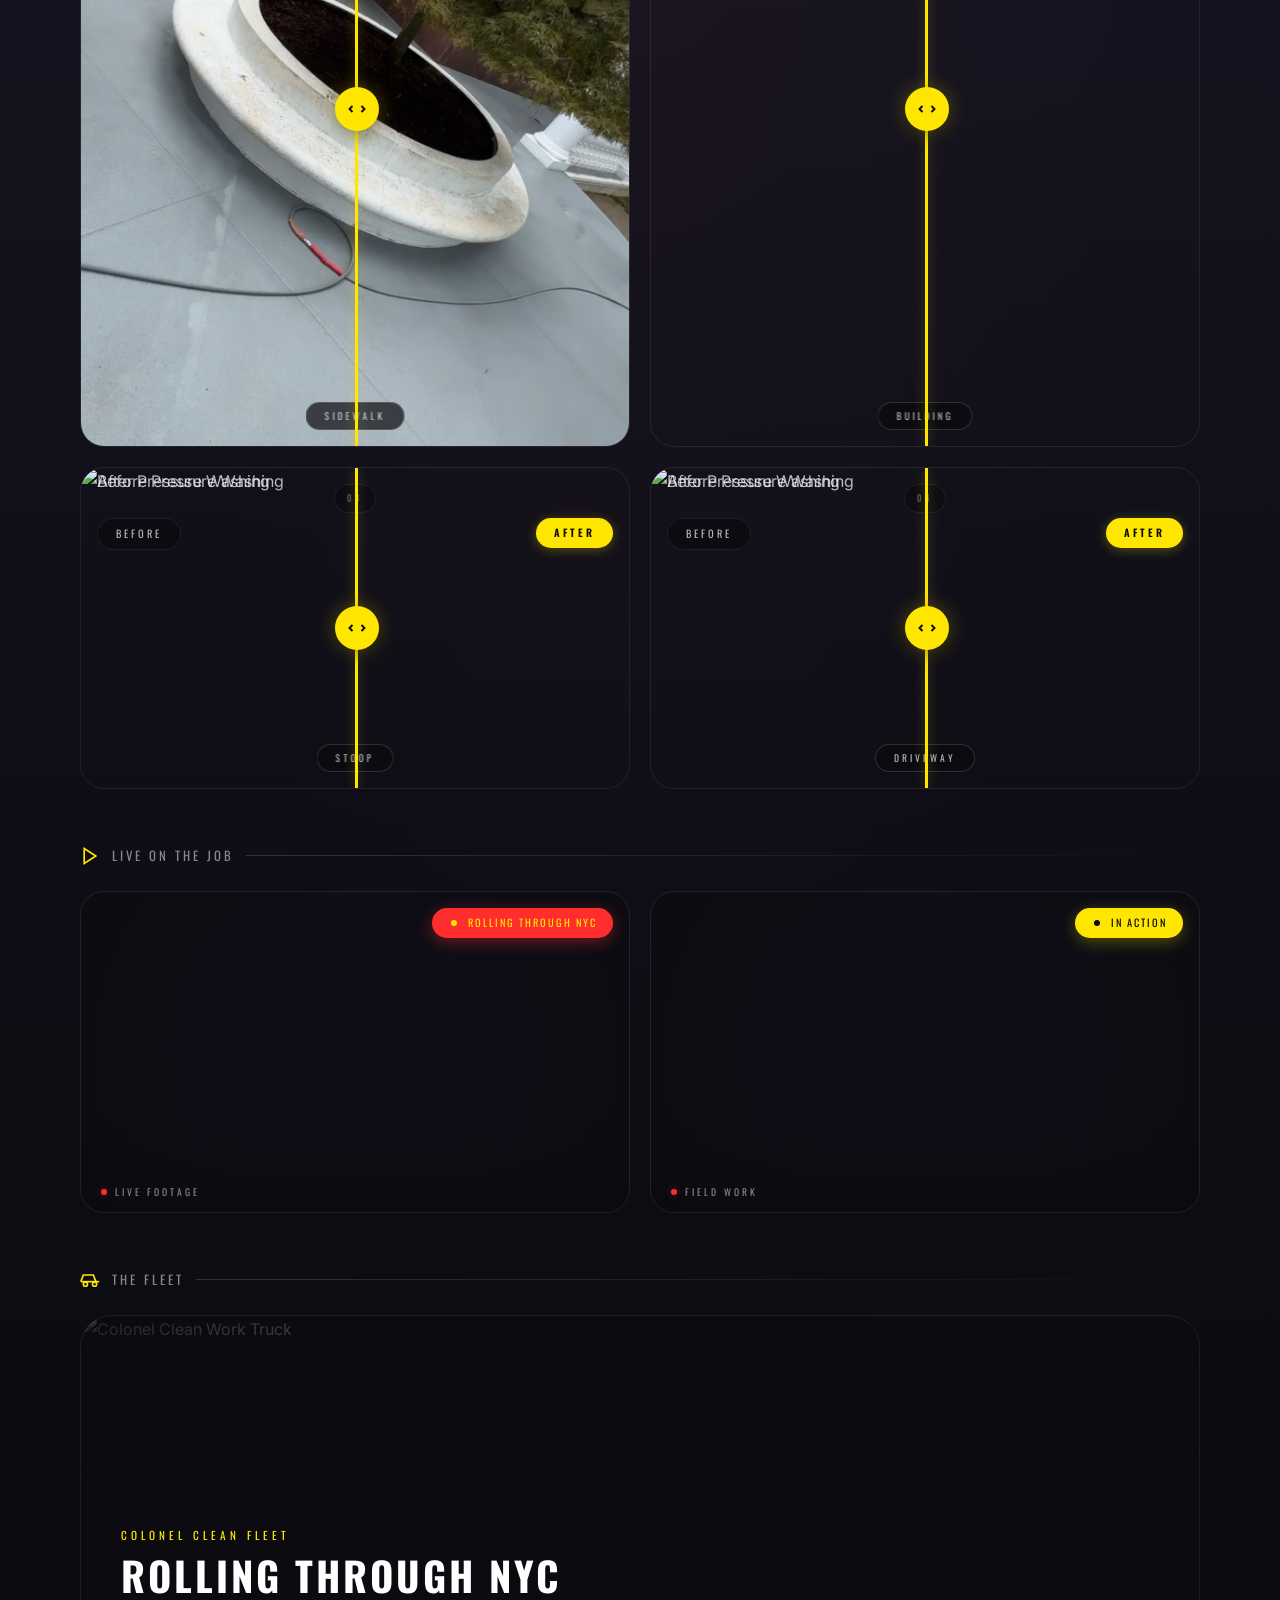
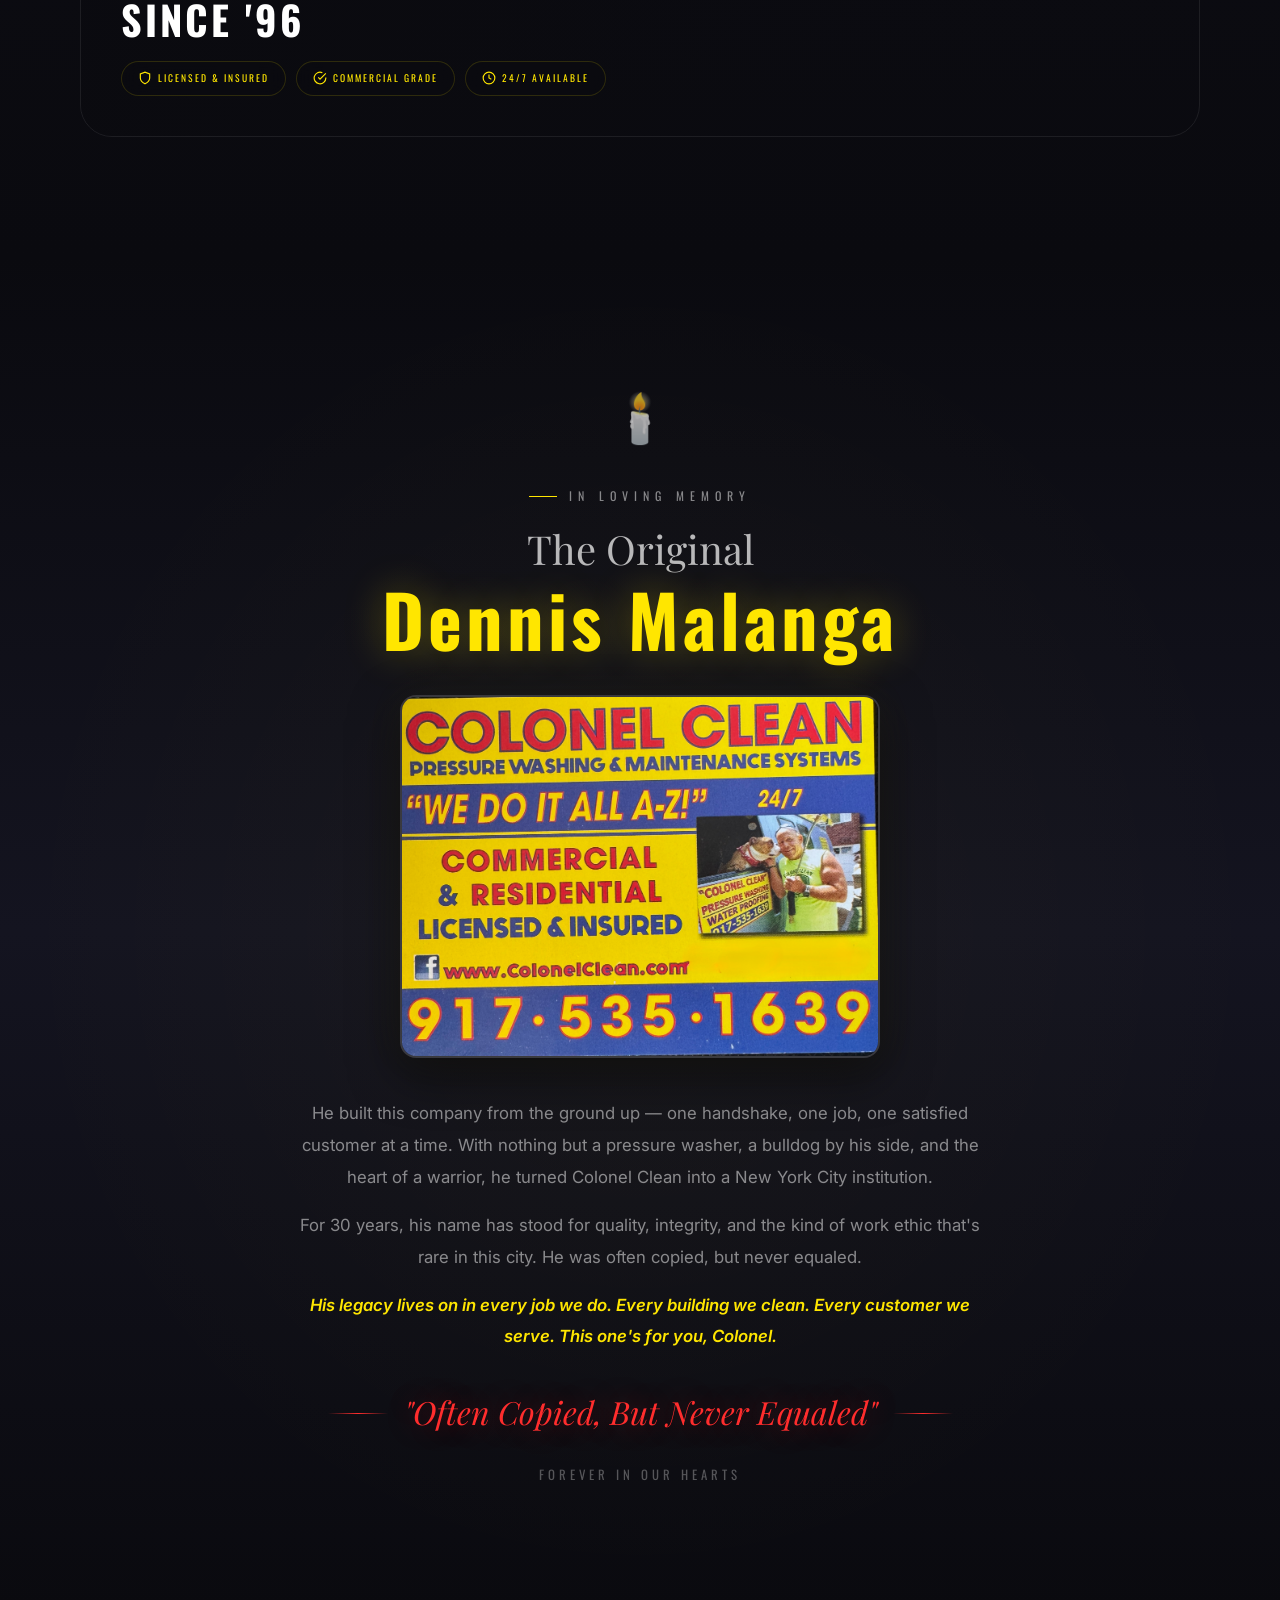
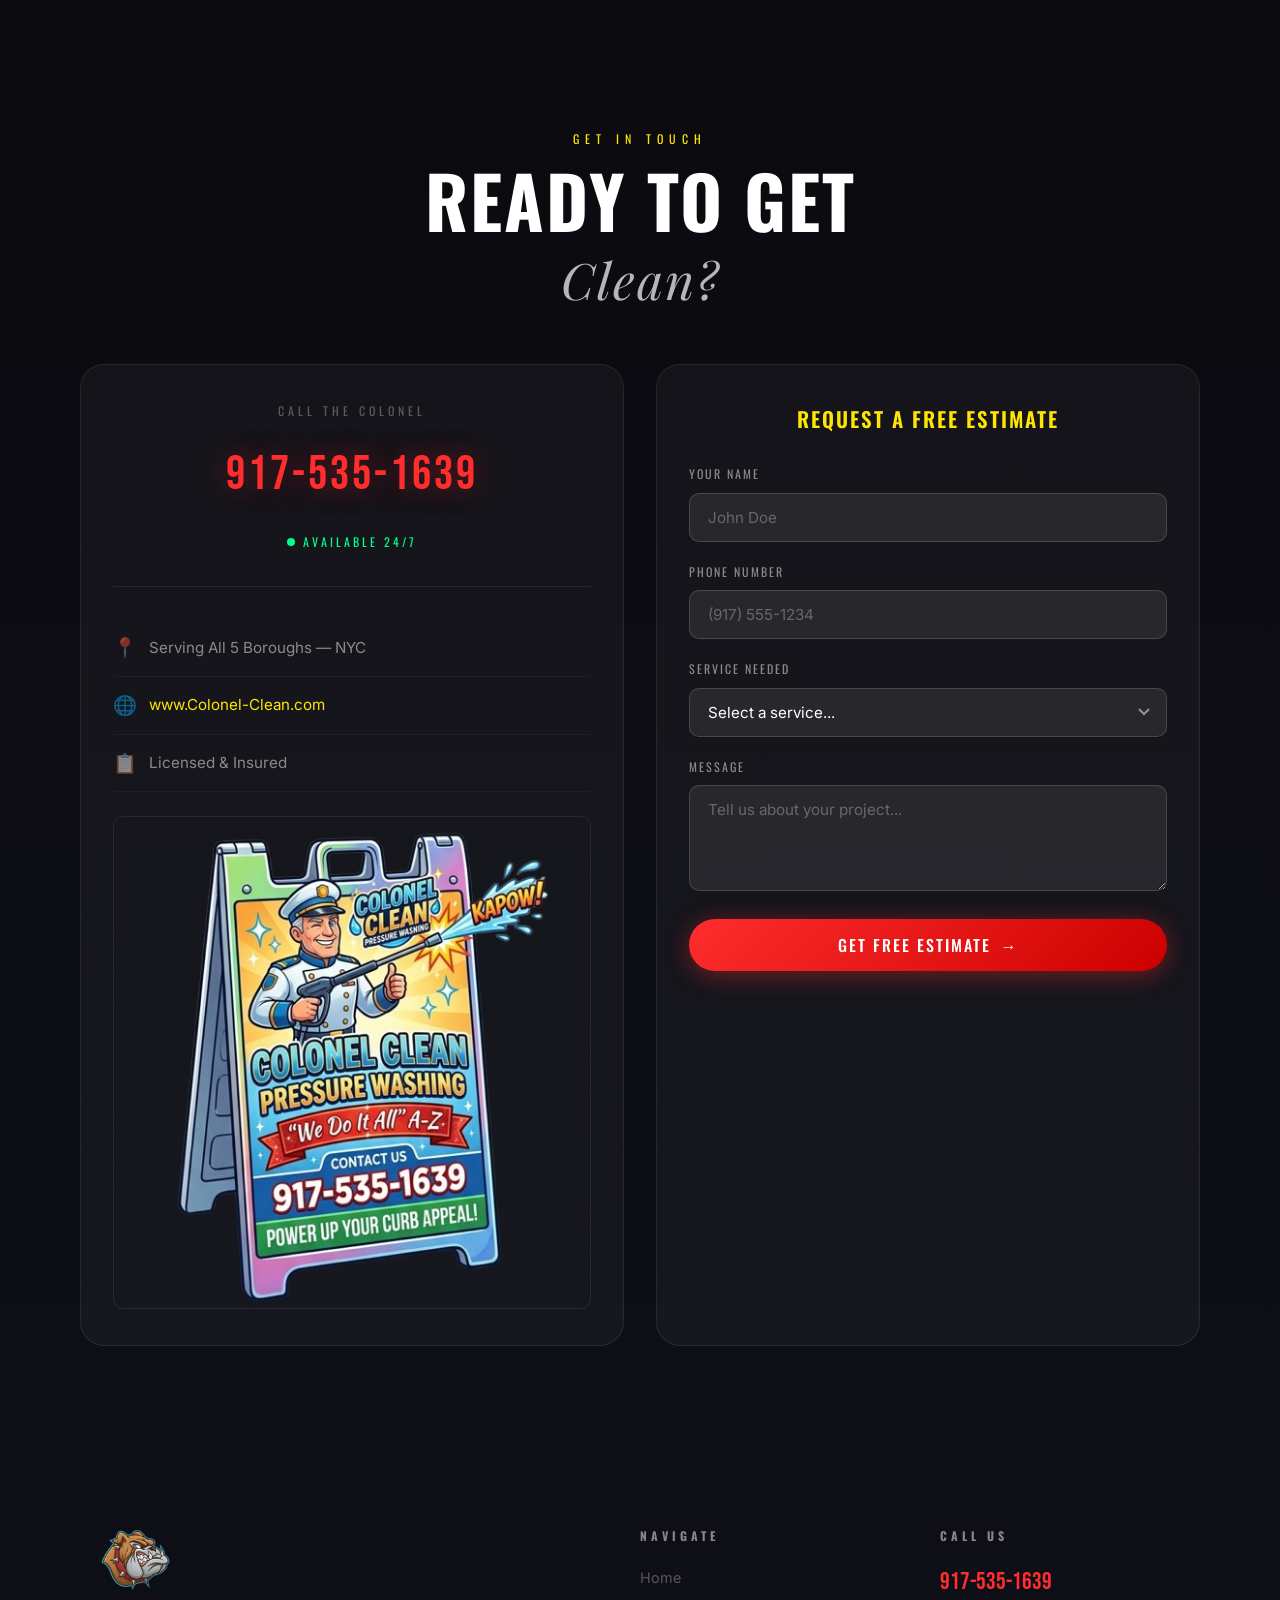
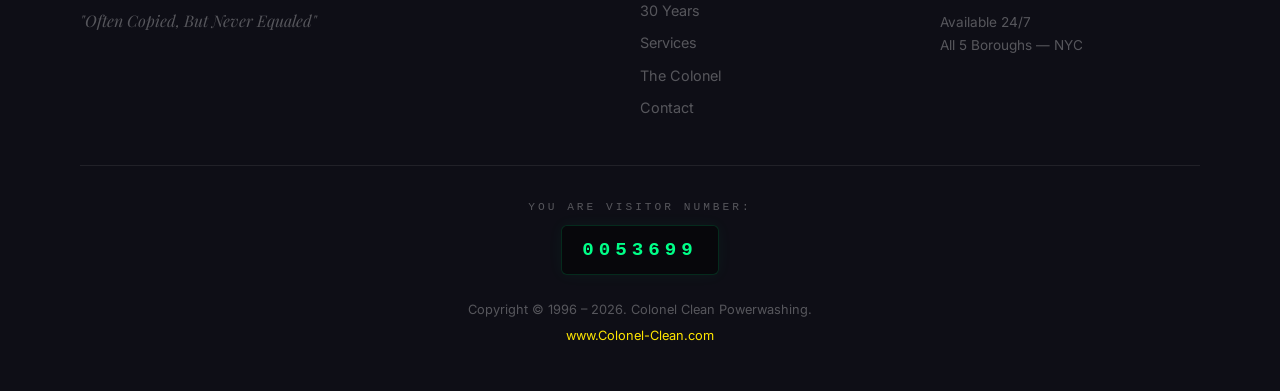
==== commit 7fa0d140: "new file:   assets /street-sign new.png 	modified:   index.html 	modified:   style.css" ====
--- a/index.html
+++ b/index.html
@@ -517,7 +517,7 @@
                             <span>Licensed & Insured</span>
                         </div>
                     </div>
-                    <img src="assets /street-sign-banner.jpg" alt="Colonel Clean Street Sign" class="contact-sign-img">
+                    <img src="assets /street-sign new.png" alt="Colonel Clean Street Sign" class="contact-sign-img">
                 </div>
 
                 <div class="contact-form-card animate-in">
--- a/style.css
+++ b/style.css
@@ -70,6 +70,8 @@
 html {
     scroll-behavior: smooth;
     scroll-padding-top: 80px;
+    scrollbar-width: thin;
+    scrollbar-color: var(--cc-dark-3) var(--cc-black);
 }
 
 body {
@@ -81,7 +83,6 @@
     min-height: 100vh;
     overflow-x: hidden;
     -webkit-font-smoothing: antialiased;
-    -moz-osx-font-smoothing: grayscale;
 }
 
 a {
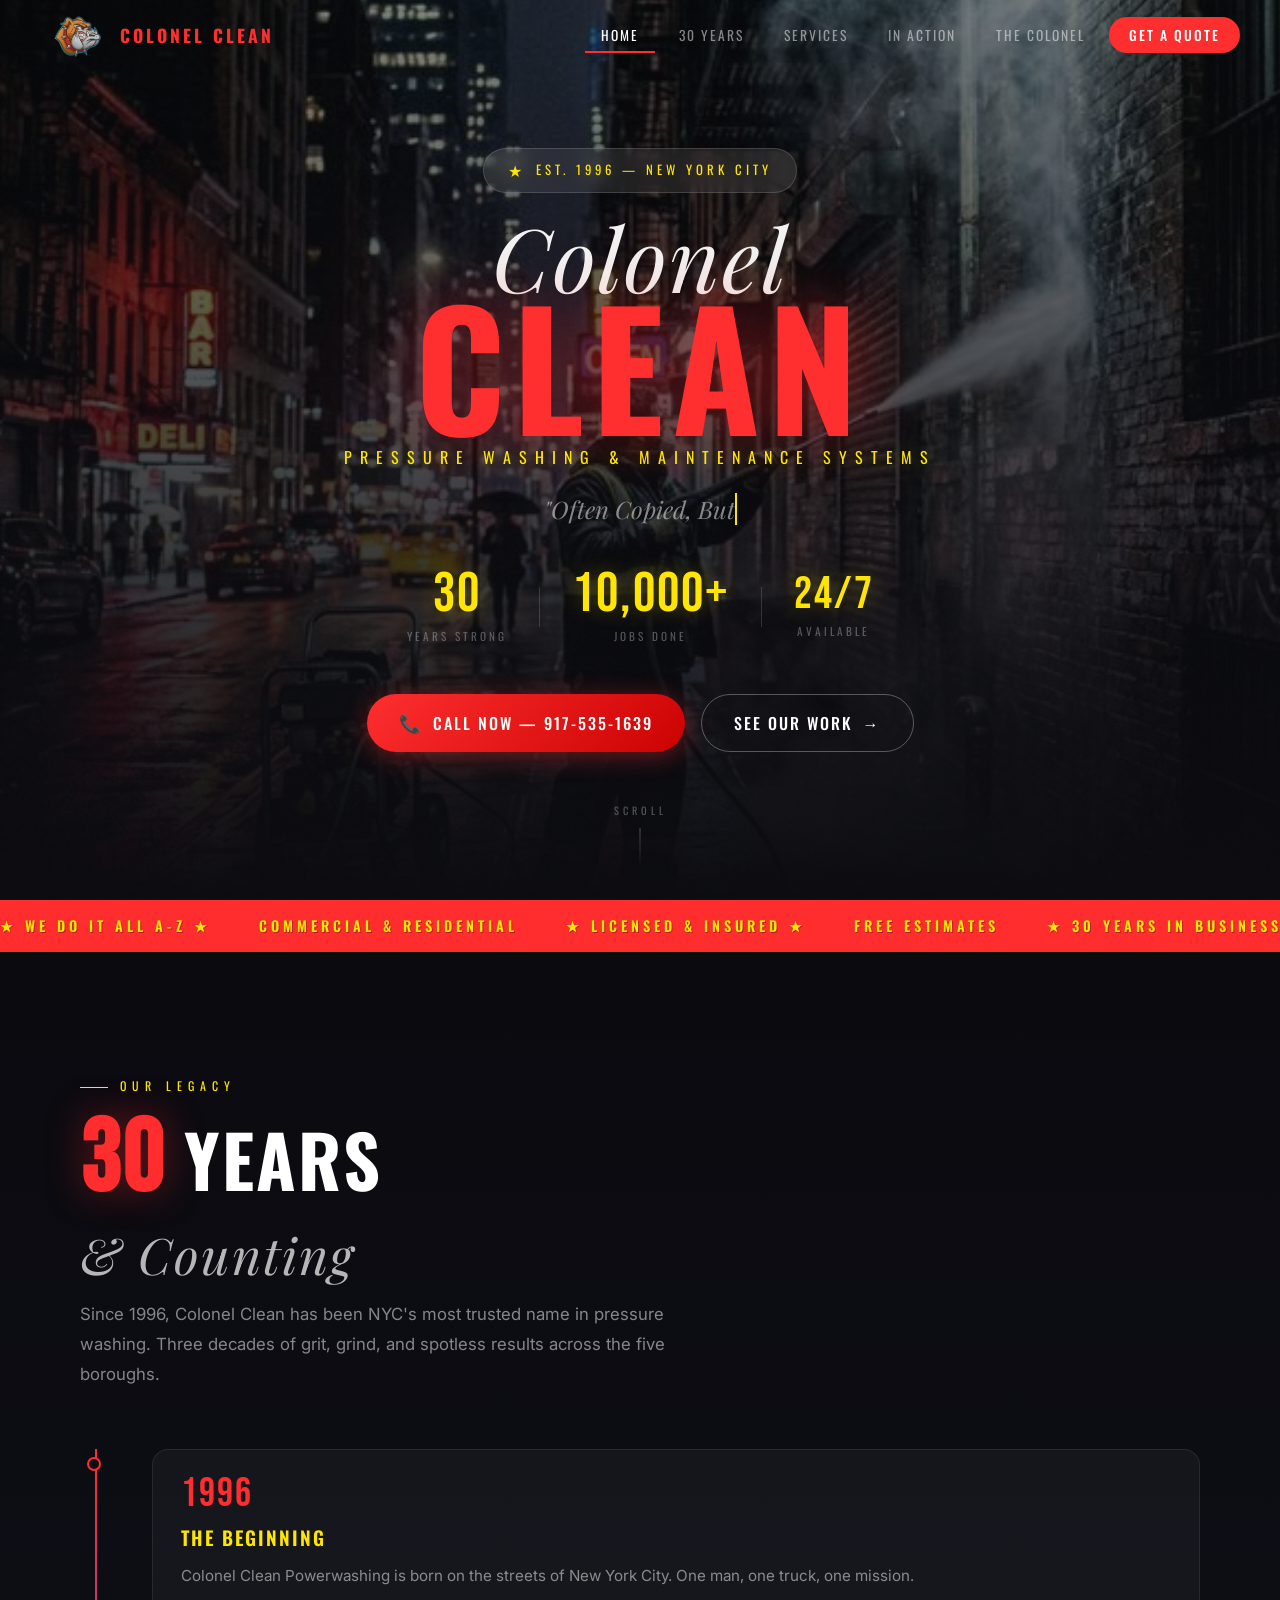
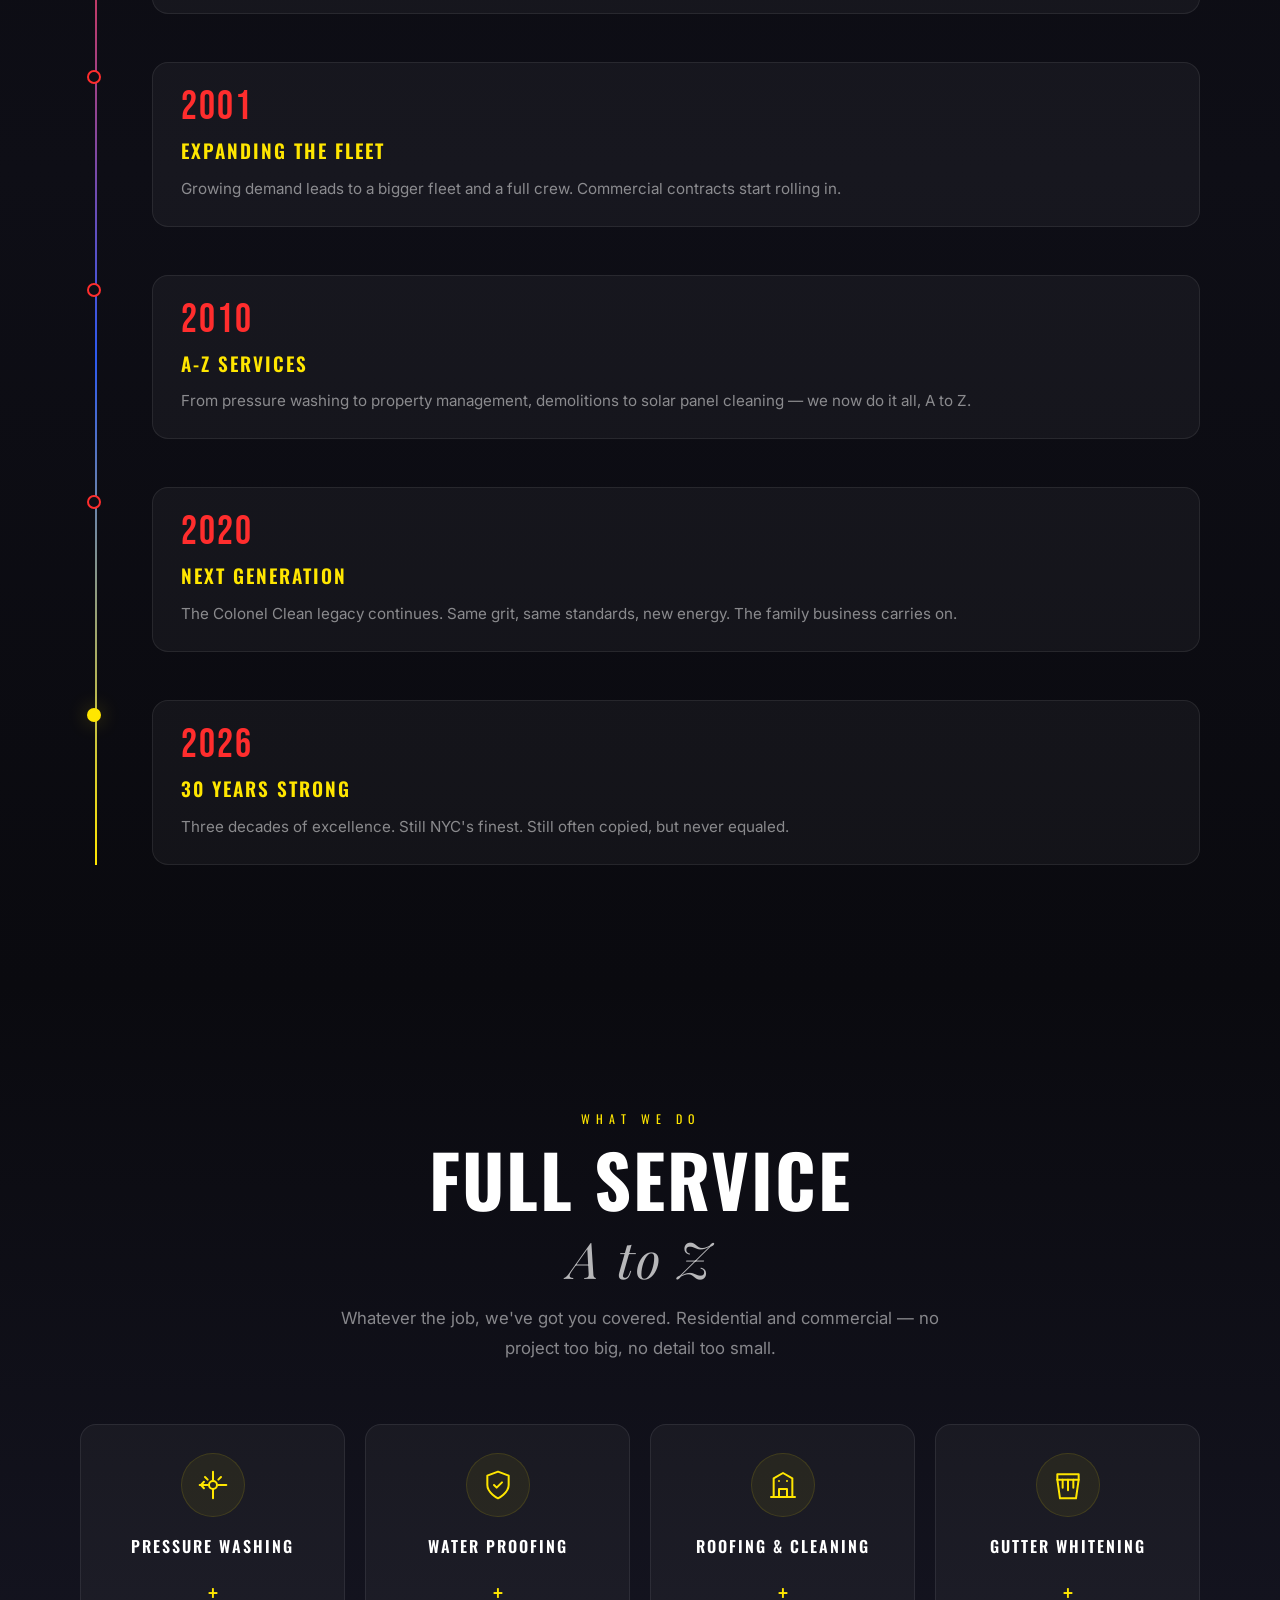
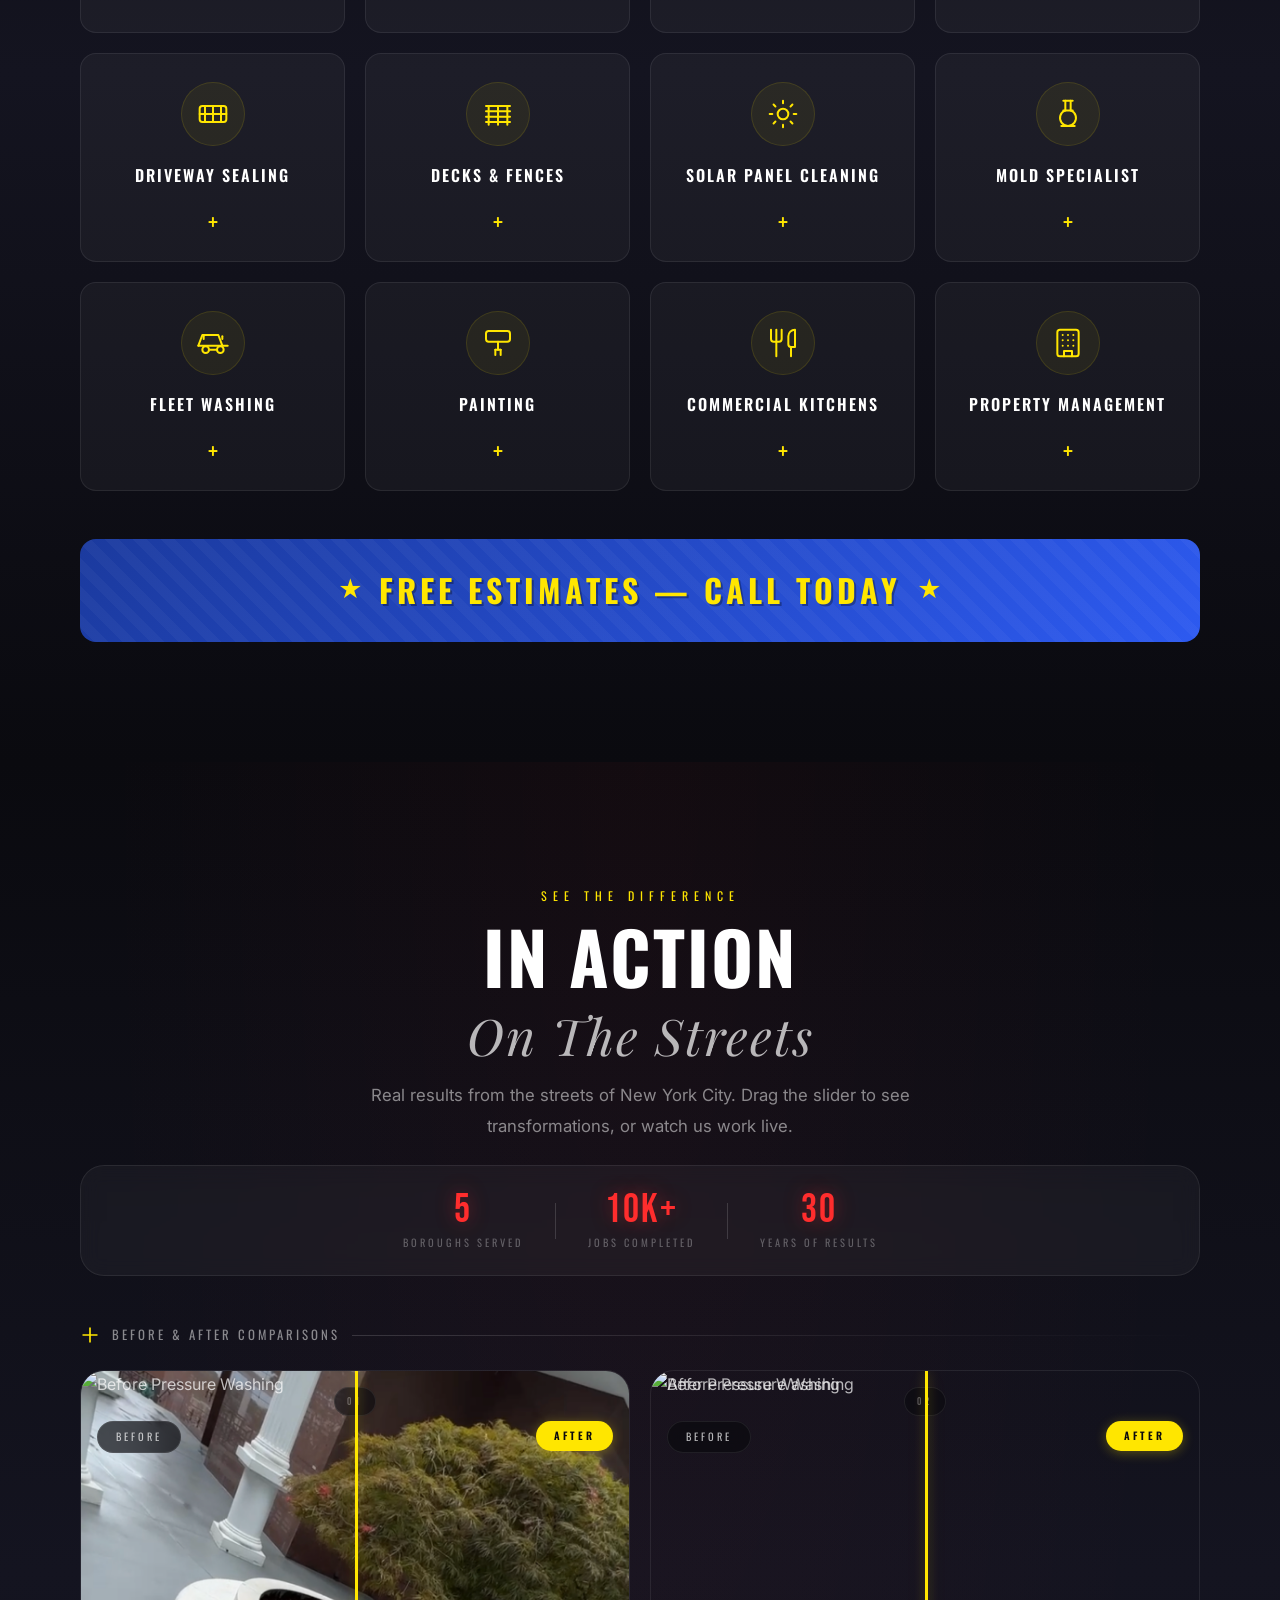
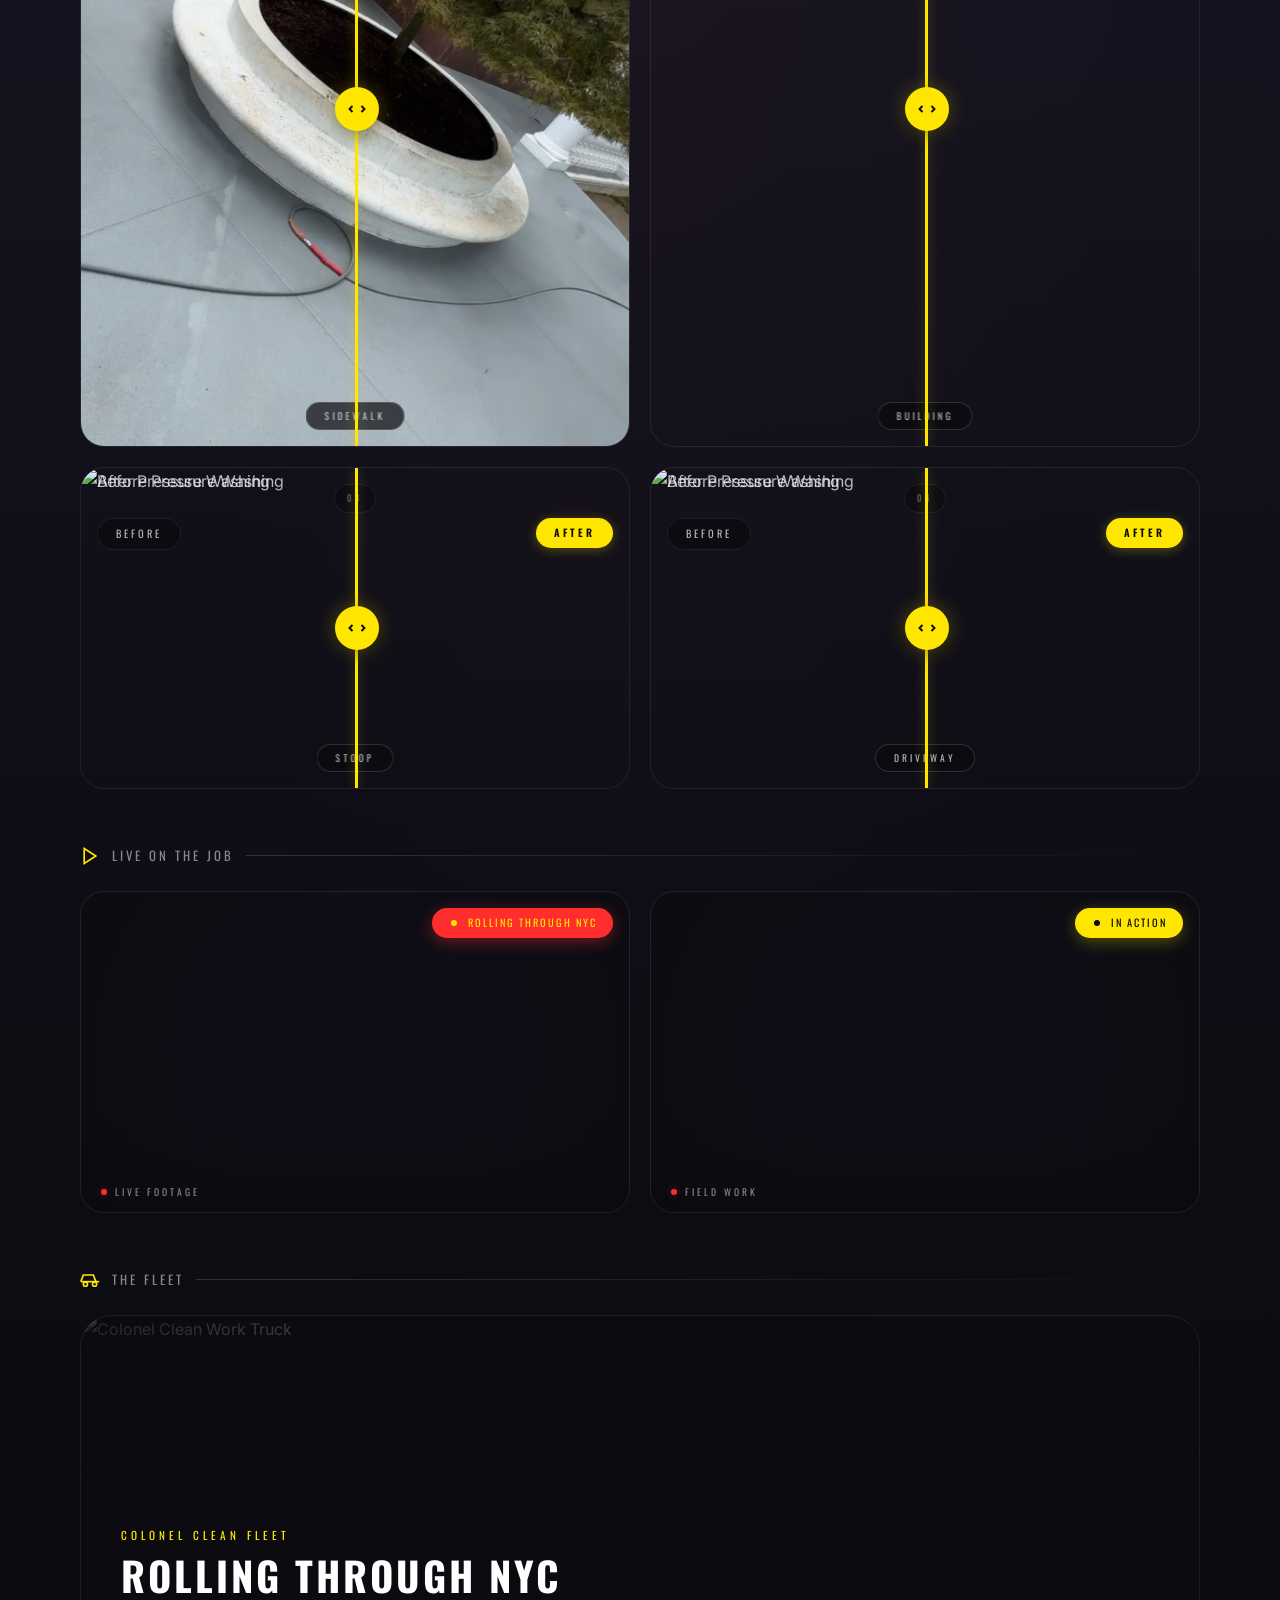
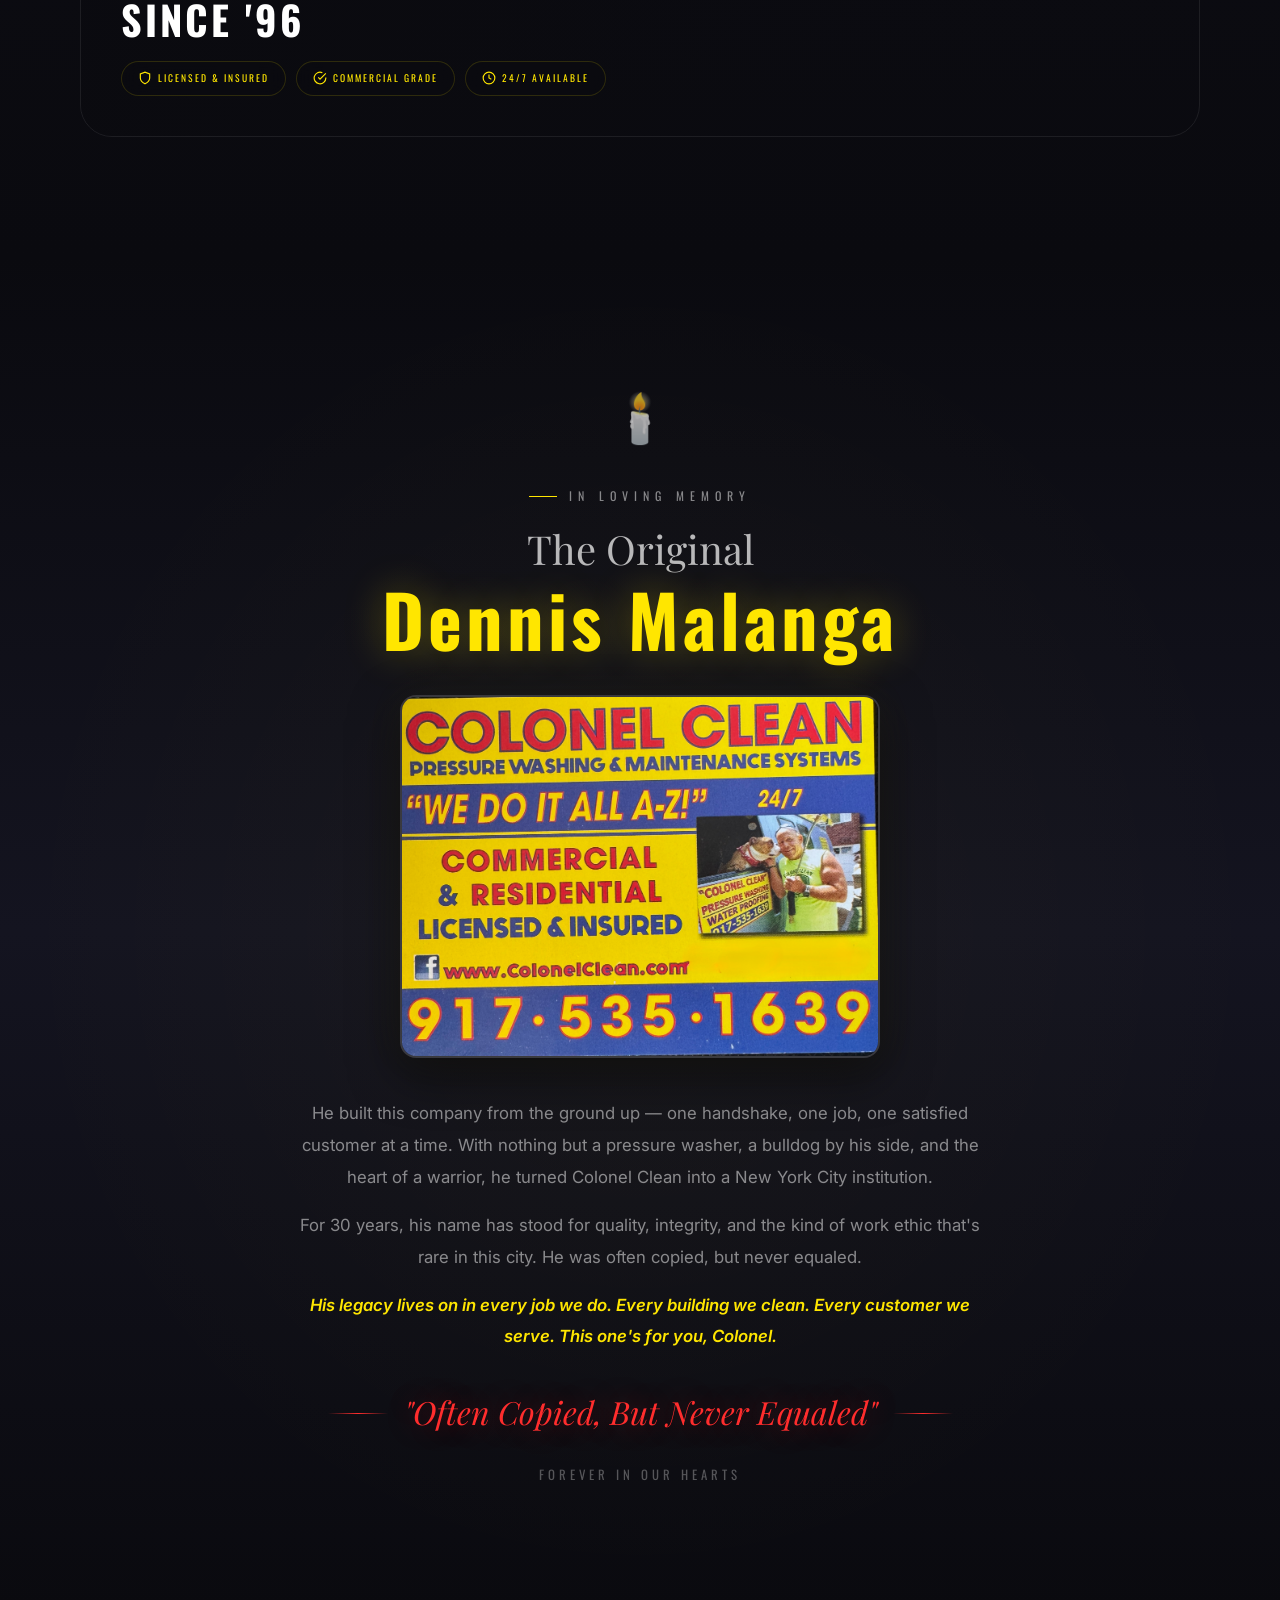
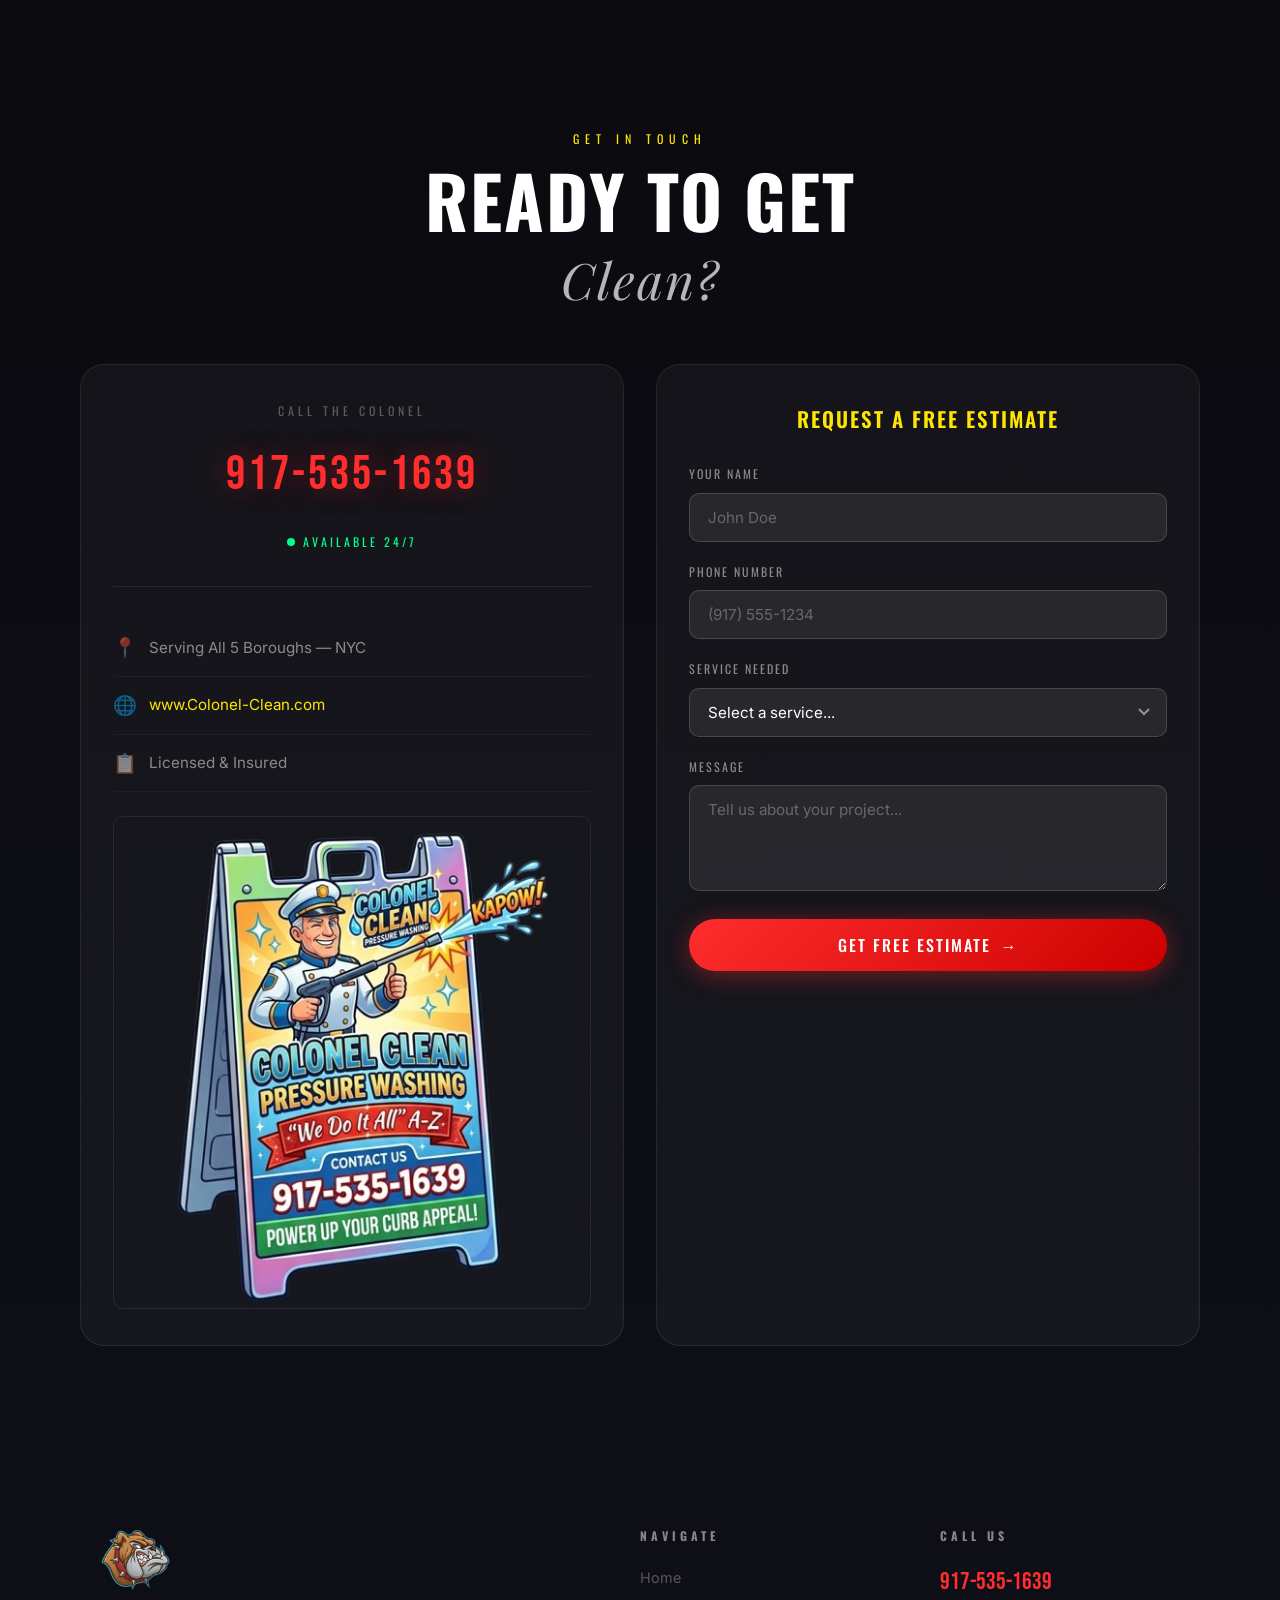
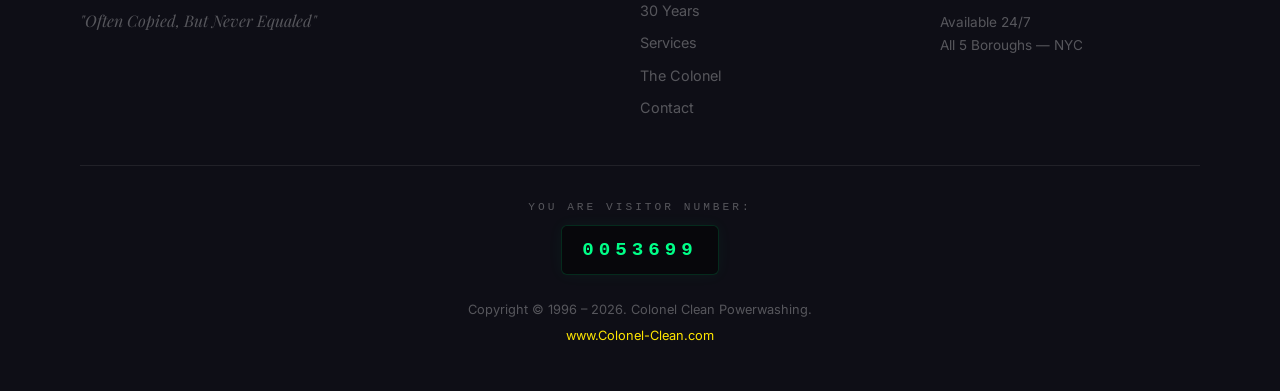
==== commit 8cf8cc09: "modified:   index.html 	modified:   style.css" ====
--- a/index.html
+++ b/index.html
@@ -197,62 +197,62 @@
                 <div class="service-card animate-in" data-service="pressure">
                     <div class="service-icon"><svg xmlns="http://www.w3.org/2000/svg" width="40" height="40" viewBox="0 0 24 24" fill="none" stroke="currentColor" stroke-width="1.5" stroke-linecap="round" stroke-linejoin="round"><path d="M12 2v6"/><path d="M5.2 9.6L3 12l2.2 2.4"/><circle cx="12" cy="12" r="3"/><path d="M12 15v7"/><path d="M8 12H2"/><path d="M22 12h-6"/><path d="M16 8l2-2"/><path d="M8 8L6 6"/></svg></div>
                     <h3>Pressure Washing</h3>
-                    <p>Buildings, sidewalks, stoops — blasted clean</p>
+                    <p>We utilize industrial-grade power washers to obliterate years of grime, dirt, and pollution. From massive commercial building facades to residential sidewalks and delicate stoops, we restore surfaces to their original, pristine condition without causing structural damage.</p>
                 </div>
                 <div class="service-card animate-in" data-service="waterproof">
                     <div class="service-icon"><svg xmlns="http://www.w3.org/2000/svg" width="40" height="40" viewBox="0 0 24 24" fill="none" stroke="currentColor" stroke-width="1.5" stroke-linecap="round" stroke-linejoin="round"><path d="M12 22s8-4 8-10V5l-8-3-8 3v7c0 6 8 10 8 10z"/><path d="M9 12l2 2 4-4"/></svg></div>
                     <h3>Water Proofing</h3>
-                    <p>Protect your property from the elements</p>
+                    <p>New York weather is brutal. We apply premium, commercial-grade sealants to brick, concrete, and masonry to lock out moisture, prevent freezing/thawing damage, and drastically extend the lifespan of your property's exterior.</p>
                 </div>
                 <div class="service-card animate-in" data-service="roofing">
                     <div class="service-icon"><svg xmlns="http://www.w3.org/2000/svg" width="40" height="40" viewBox="0 0 24 24" fill="none" stroke="currentColor" stroke-width="1.5" stroke-linecap="round" stroke-linejoin="round"><path d="M3 21h18"/><path d="M5 21V7l7-4 7 4v14"/><path d="M9 21v-6h6v6"/><path d="M9 9h.01"/><path d="M15 9h.01"/></svg></div>
                     <h3>Roofing & Cleaning</h3>
-                    <p>Roof maintenance and deep cleaning</p>
+                    <p>A clean roof is a lasting roof. We safely remove moss, algae, and built-up debris using specialized soft-wash techniques that protect your shingles and membrane while ensuring optimal drainage and energy efficiency.</p>
                 </div>
                 <div class="service-card animate-in" data-service="gutter">
                     <div class="service-icon"><svg xmlns="http://www.w3.org/2000/svg" width="40" height="40" viewBox="0 0 24 24" fill="none" stroke="currentColor" stroke-width="1.5" stroke-linecap="round" stroke-linejoin="round"><path d="M4 4h16v4H4z"/><path d="M4 8l2 14h12l2-14"/><path d="M12 8v8"/><path d="M8 8v6"/><path d="M16 8v6"/></svg></div>
                     <h3>Gutter Whitening</h3>
-                    <p>Restore gutters to pristine condition</p>
+                    <p>We don't just clear out the leaves; we scrub and treat the exterior of your gutters to remove stubborn "tiger stripes", oxidation, and stains, leaving them looking freshly installed and boosting your curb appeal.</p>
                 </div>
                 <div class="service-card animate-in" data-service="driveway">
                     <div class="service-icon"><svg xmlns="http://www.w3.org/2000/svg" width="40" height="40" viewBox="0 0 24 24" fill="none" stroke="currentColor" stroke-width="1.5" stroke-linecap="round" stroke-linejoin="round"><rect x="2" y="6" width="20" height="12" rx="2"/><path d="M12 6v12"/><path d="M2 12h20"/><path d="M6 6v12"/><path d="M18 6v12"/></svg></div>
                     <h3>Driveway Sealing</h3>
-                    <p>Seal and protect driveways & walkways</p>
+                    <p>After a deep pressure wash, we apply a high-quality, weather-resistant sealant that protects your concrete or asphalt from oil spills, UV fading, and cracking, keeping your driveway looking flawless year-round.</p>
                 </div>
                 <div class="service-card animate-in" data-service="deck">
                     <div class="service-icon"><svg xmlns="http://www.w3.org/2000/svg" width="40" height="40" viewBox="0 0 24 24" fill="none" stroke="currentColor" stroke-width="1.5" stroke-linecap="round" stroke-linejoin="round"><path d="M3 6h18"/><path d="M3 10h18"/><path d="M3 14h18"/><path d="M3 18h18"/><path d="M5 6v14"/><path d="M12 6v14"/><path d="M19 6v14"/></svg></div>
                     <h3>Decks & Fences</h3>
-                    <p>Cleaning, staining, and restoration</p>
+                    <p>Bring your outdoor living spaces back to life. We carefully strip away old, flaking finishes, deep clean the wood grain, and apply premium stains and protective sealers to prevent rot and sun damage.</p>
                 </div>
                 <div class="service-card animate-in" data-service="solar">
                     <div class="service-icon"><svg xmlns="http://www.w3.org/2000/svg" width="40" height="40" viewBox="0 0 24 24" fill="none" stroke="currentColor" stroke-width="1.5" stroke-linecap="round" stroke-linejoin="round"><circle cx="12" cy="12" r="4"/><path d="M12 2v2"/><path d="M12 20v2"/><path d="M4.93 4.93l1.41 1.41"/><path d="M17.66 17.66l1.41 1.41"/><path d="M2 12h2"/><path d="M20 12h2"/><path d="M6.34 17.66l-1.41 1.41"/><path d="M19.07 4.93l-1.41 1.41"/></svg></div>
                     <h3>Solar Panel Cleaning</h3>
-                    <p>Keep your panels at peak efficiency</p>
+                    <p>Dust and pollution can block sunlight and reduce your solar array's energy output by up to 30%. We use specialized, scratch-free water-fed pole systems to safely wash away grime and maximize your energy capture.</p>
                 </div>
                 <div class="service-card animate-in" data-service="mold">
                     <div class="service-icon"><svg xmlns="http://www.w3.org/2000/svg" width="40" height="40" viewBox="0 0 24 24" fill="none" stroke="currentColor" stroke-width="1.5" stroke-linecap="round" stroke-linejoin="round"><path d="M10 2v7.31"/><path d="M14 9.3V1.99"/><path d="M8.5 2h7"/><path d="M8.5 9.3h7"/><path d="M14 9.3a6 6 0 1 1-4 0"/><path d="M7 21h10"/></svg></div>
                     <h3>Mold Specialist</h3>
-                    <p>Expert mold remediation services</p>
+                    <p>Mold isn't just an eyesore; it's a health hazard. Our certified specialists identify, treat, and safely eradicate toxic mold and mildew at the source using EPA-approved antimicrobial treatments.</p>
                 </div>
                 <div class="service-card animate-in" data-service="fleet">
                     <div class="service-icon"><svg xmlns="http://www.w3.org/2000/svg" width="40" height="40" viewBox="0 0 24 24" fill="none" stroke="currentColor" stroke-width="1.5" stroke-linecap="round" stroke-linejoin="round"><path d="M1 14l3-8h12l3 8"/><circle cx="6.5" cy="17" r="2.5"/><circle cx="17.5" cy="17" r="2.5"/><path d="M1 14h22"/><path d="M9 17h6"/><path d="M5 9V7"/><path d="M19 9V7"/></svg></div>
                     <h3>Fleet Washing</h3>
-                    <p>Commercial fleet cleaning services</p>
+                    <p>Your vehicles represent your brand. We offer mobile, on-site fleet washing for trucks, vans, and equipment. We remove road salt, grease, and exhaust soot, ensuring your fleet looks professional on the streets.</p>
                 </div>
                 <div class="service-card animate-in" data-service="painting">
                     <div class="service-icon"><svg xmlns="http://www.w3.org/2000/svg" width="40" height="40" viewBox="0 0 24 24" fill="none" stroke="currentColor" stroke-width="1.5" stroke-linecap="round" stroke-linejoin="round"><path d="M19 3H5a2 2 0 0 0-2 2v4a2 2 0 0 0 2 2h14a2 2 0 0 0 2-2V5a2 2 0 0 0-2-2z"/><path d="M12 11v6"/><path d="M10 17h4"/><path d="M10 17v4"/><path d="M14 17v4"/></svg></div>
                     <h3>Painting</h3>
-                    <p>Interior & exterior painting</p>
+                    <p>Beyond cleaning, we provide professional-grade painting services. From touching up exterior trim to full-scale interior commercial repaints, our precise, detail-oriented crew delivers a flawless, long-lasting finish.</p>
                 </div>
                 <div class="service-card animate-in" data-service="kitchen">
                     <div class="service-icon"><svg xmlns="http://www.w3.org/2000/svg" width="40" height="40" viewBox="0 0 24 24" fill="none" stroke="currentColor" stroke-width="1.5" stroke-linecap="round" stroke-linejoin="round"><path d="M3 2v7c0 1.1.9 2 2 2h4a2 2 0 0 0 2-2V2"/><path d="M7 2v20"/><path d="M21 15V2v0a5 5 0 0 0-5 5v6c0 1.1.9 2 2 2h3"/><path d="M18 22V15"/></svg></div>
                     <h3>Commercial Kitchens</h3>
-                    <p>Deep clean to code compliance</p>
+                    <p>We tackle the grease and grime that standard cleaning misses. Our team deep cleans hoods, exhausts, and flooring to strict health and safety codes, reducing fire risks and ensuring your kitchen passes inspection.</p>
                 </div>
                 <div class="service-card animate-in" data-service="property">
                     <div class="service-icon"><svg xmlns="http://www.w3.org/2000/svg" width="40" height="40" viewBox="0 0 24 24" fill="none" stroke="currentColor" stroke-width="1.5" stroke-linecap="round" stroke-linejoin="round"><rect x="4" y="2" width="16" height="20" rx="2" ry="2"/><path d="M9 22v-4h6v4"/><path d="M8 6h.01"/><path d="M16 6h.01"/><path d="M12 6h.01"/><path d="M12 10h.01"/><path d="M12 14h.01"/><path d="M16 10h.01"/><path d="M16 14h.01"/><path d="M8 10h.01"/><path d="M8 14h.01"/></svg></div>
                     <h3>Property Management</h3>
-                    <p>Full maintenance contracts available</p>
+                    <p>We offer comprehensive, year-round maintenance contracts tailored for landlords, HOAs, and property managers. Let us handle the routine exterior cleaning, seasonal upkeep, and emergency washing so you can focus on your tenants.</p>
                 </div>
             </div>
 
--- a/style.css
+++ b/style.css
@@ -897,7 +897,7 @@
 }
 
 .service-card.active p {
-    max-height: 100px;
+    max-height: 500px;
     opacity: 1;
     margin-top: 12px;
 }
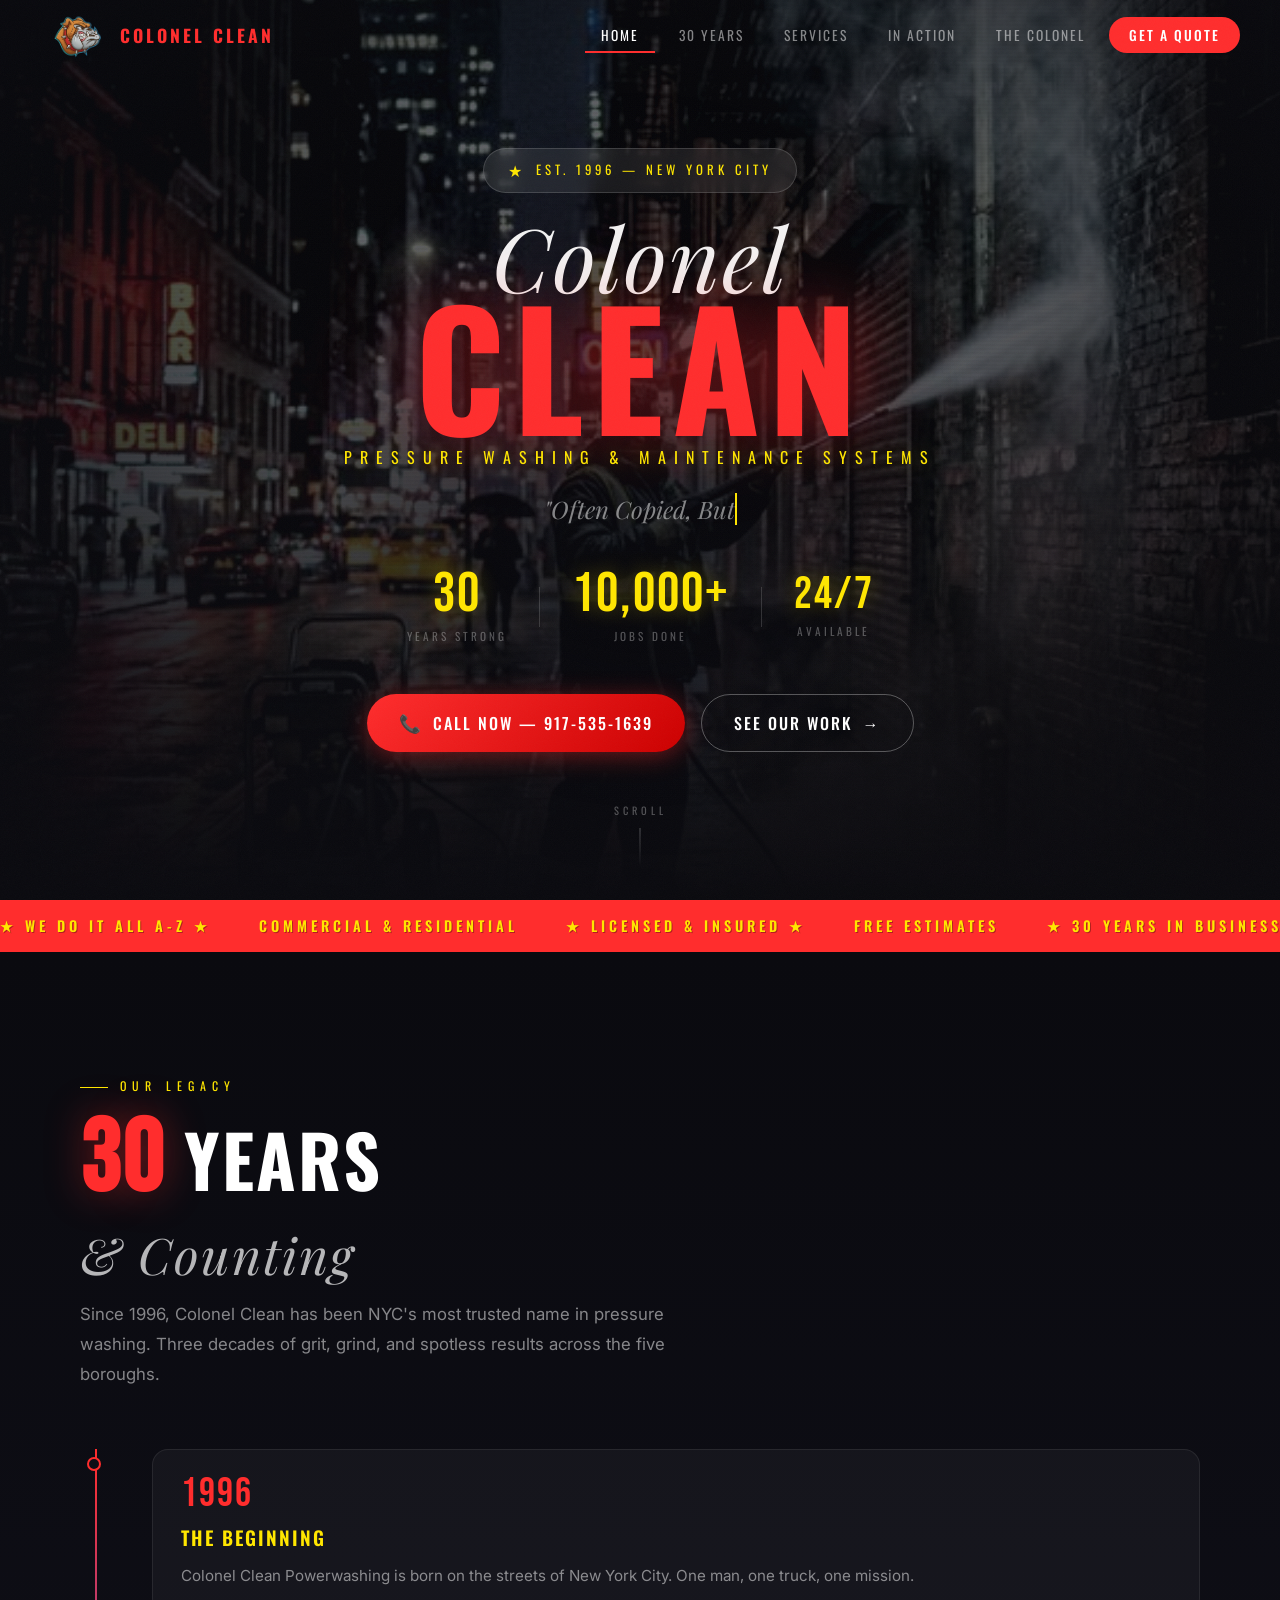
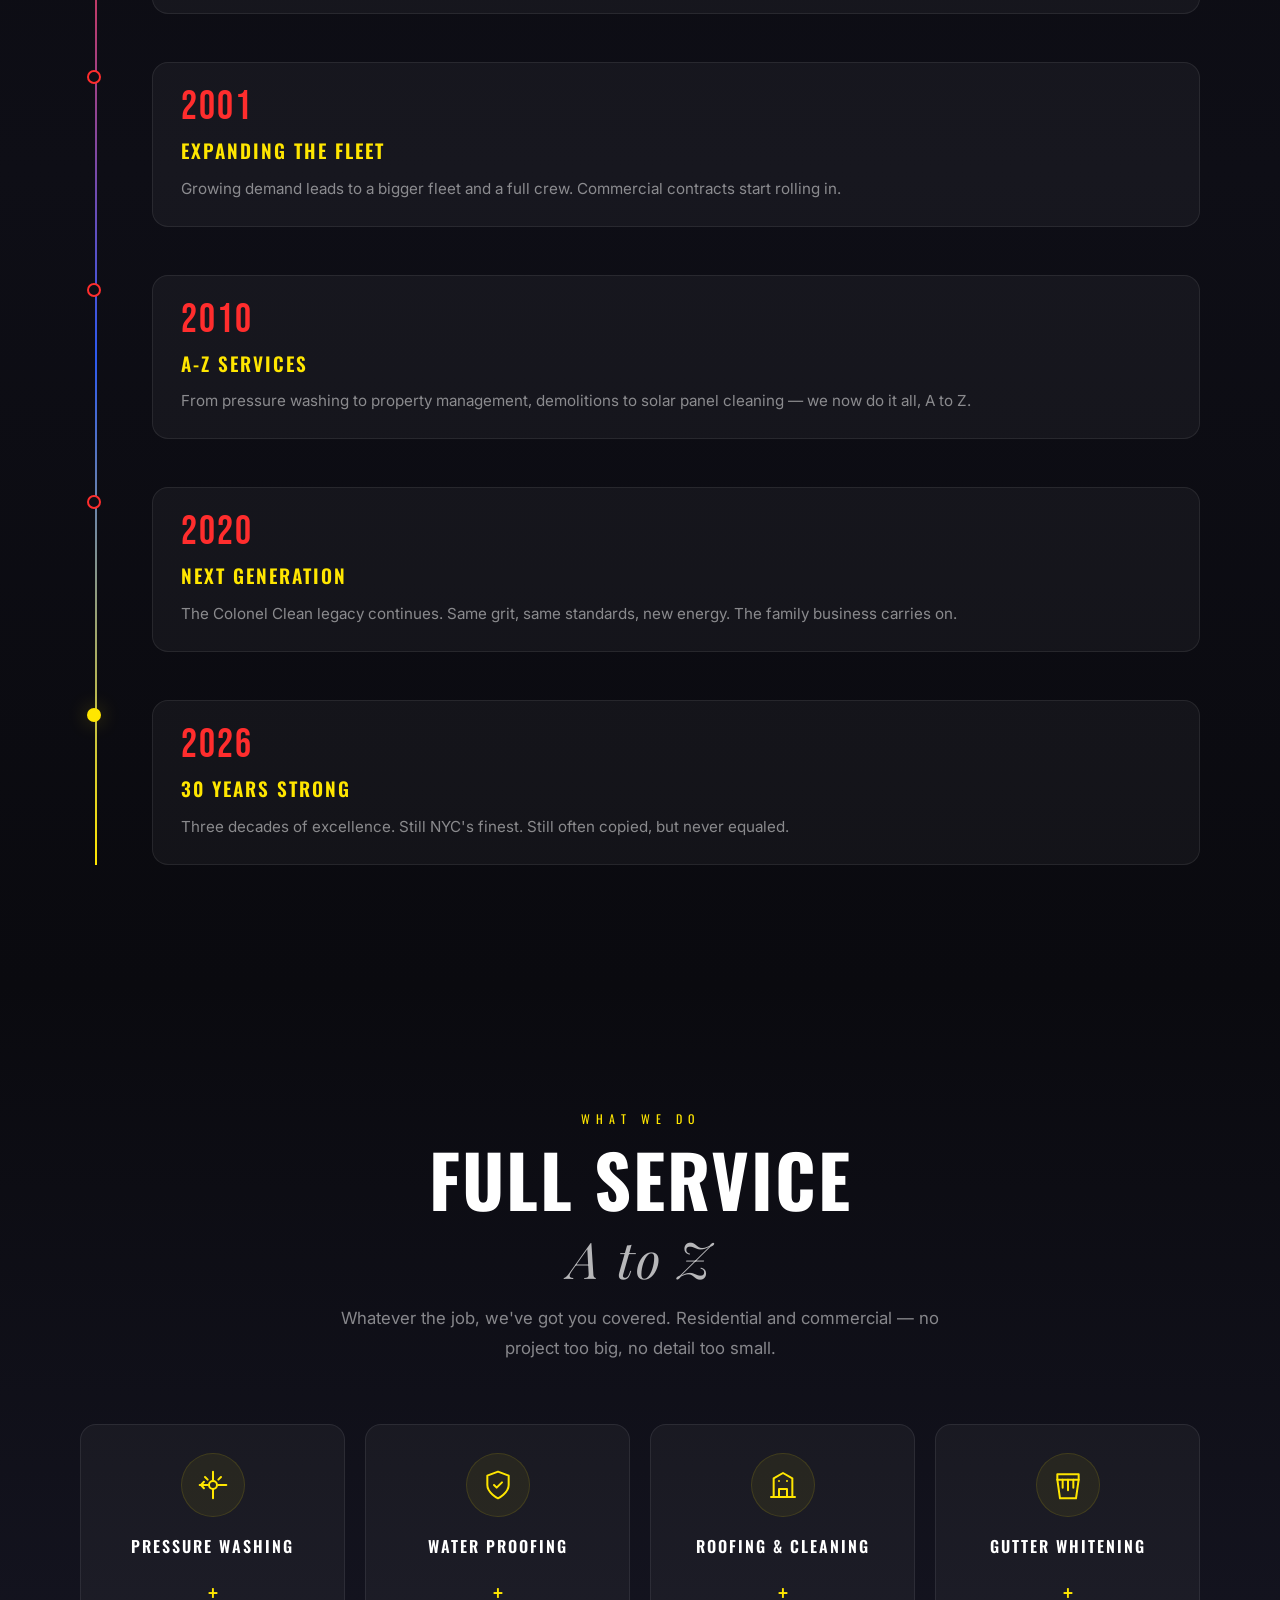
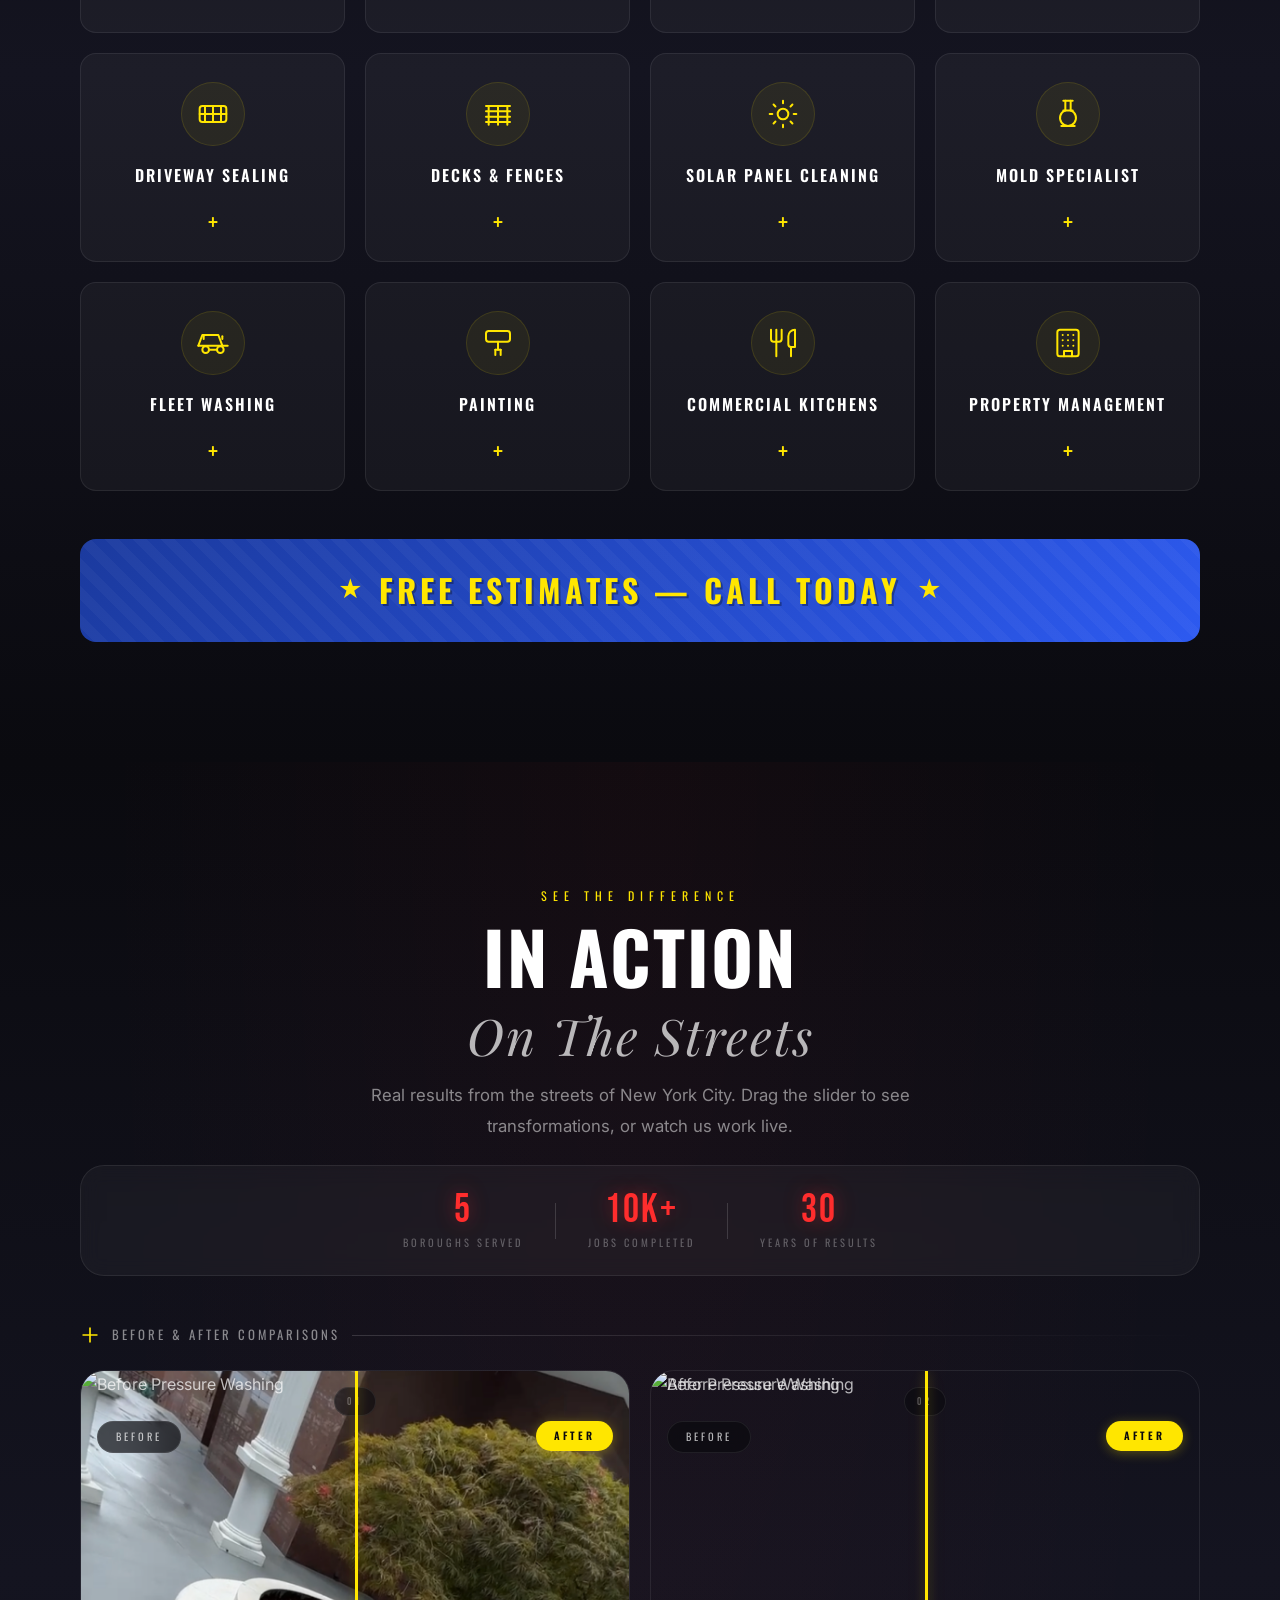
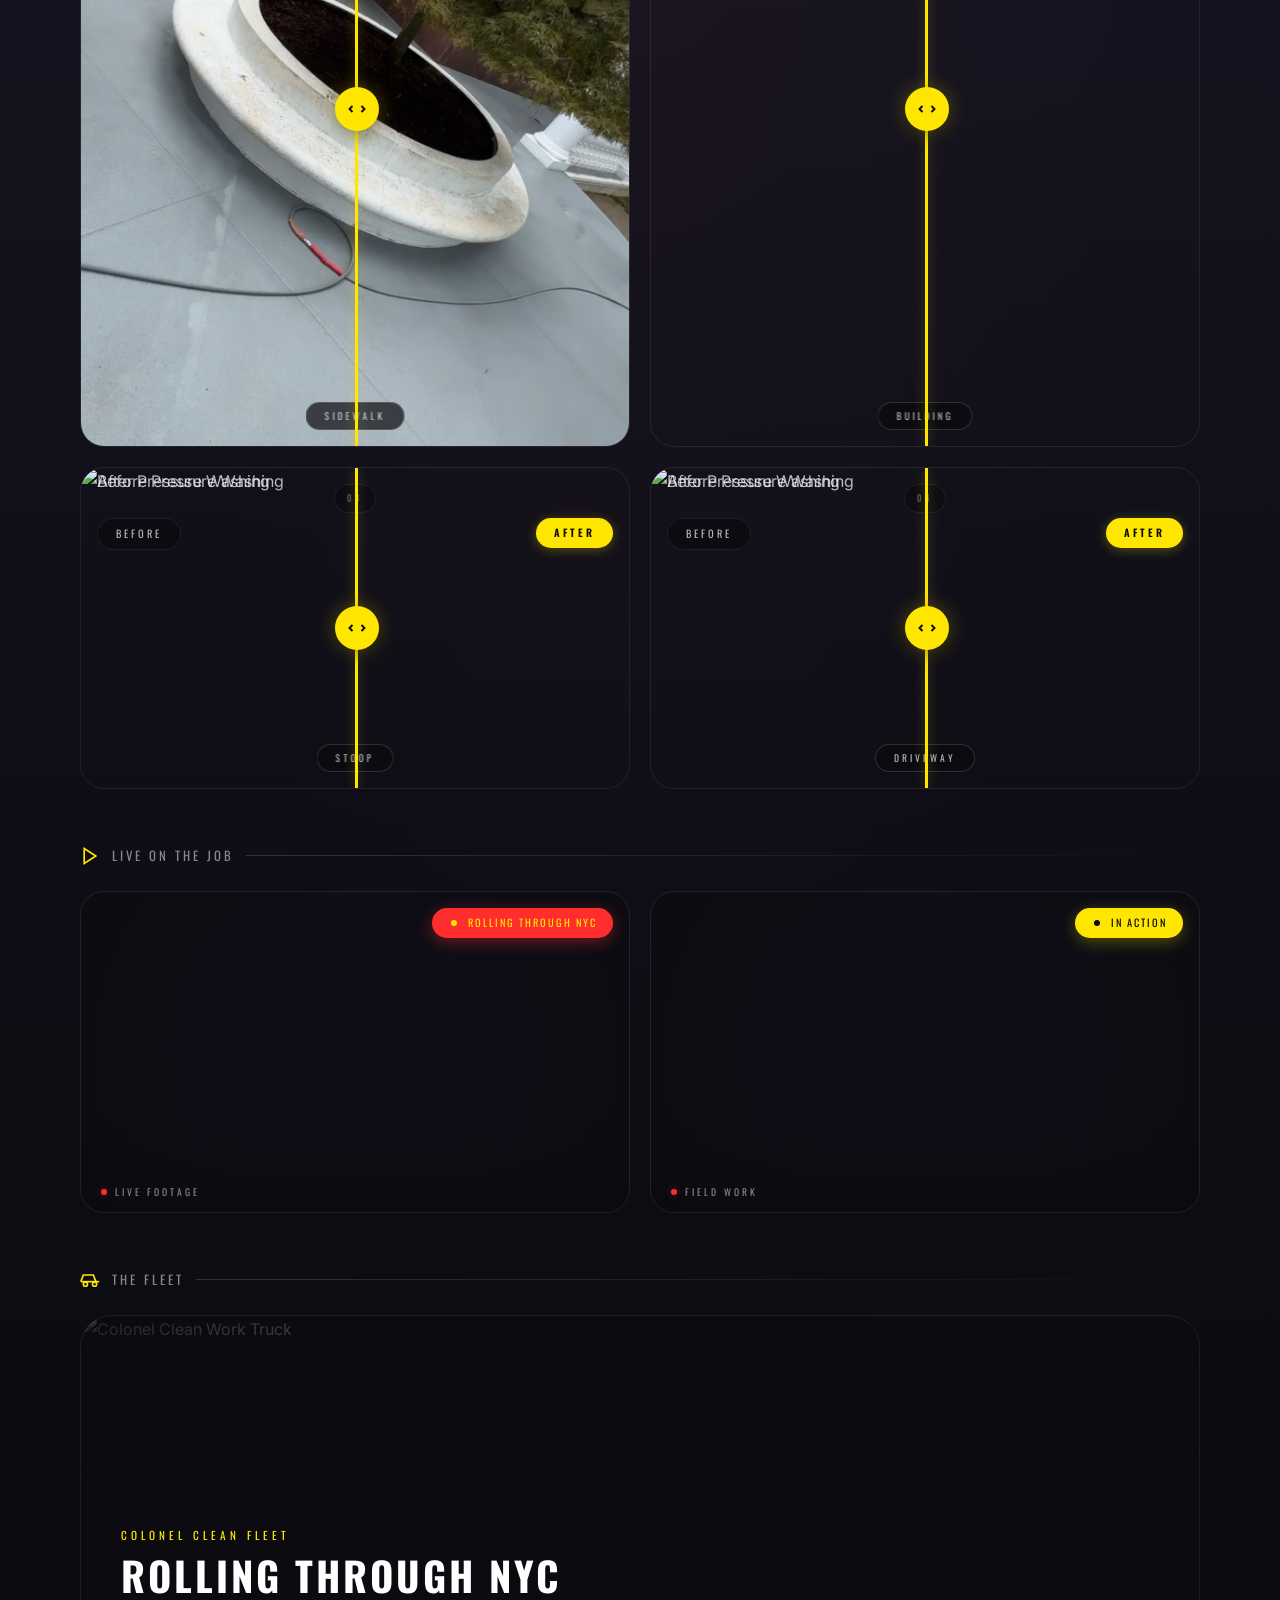
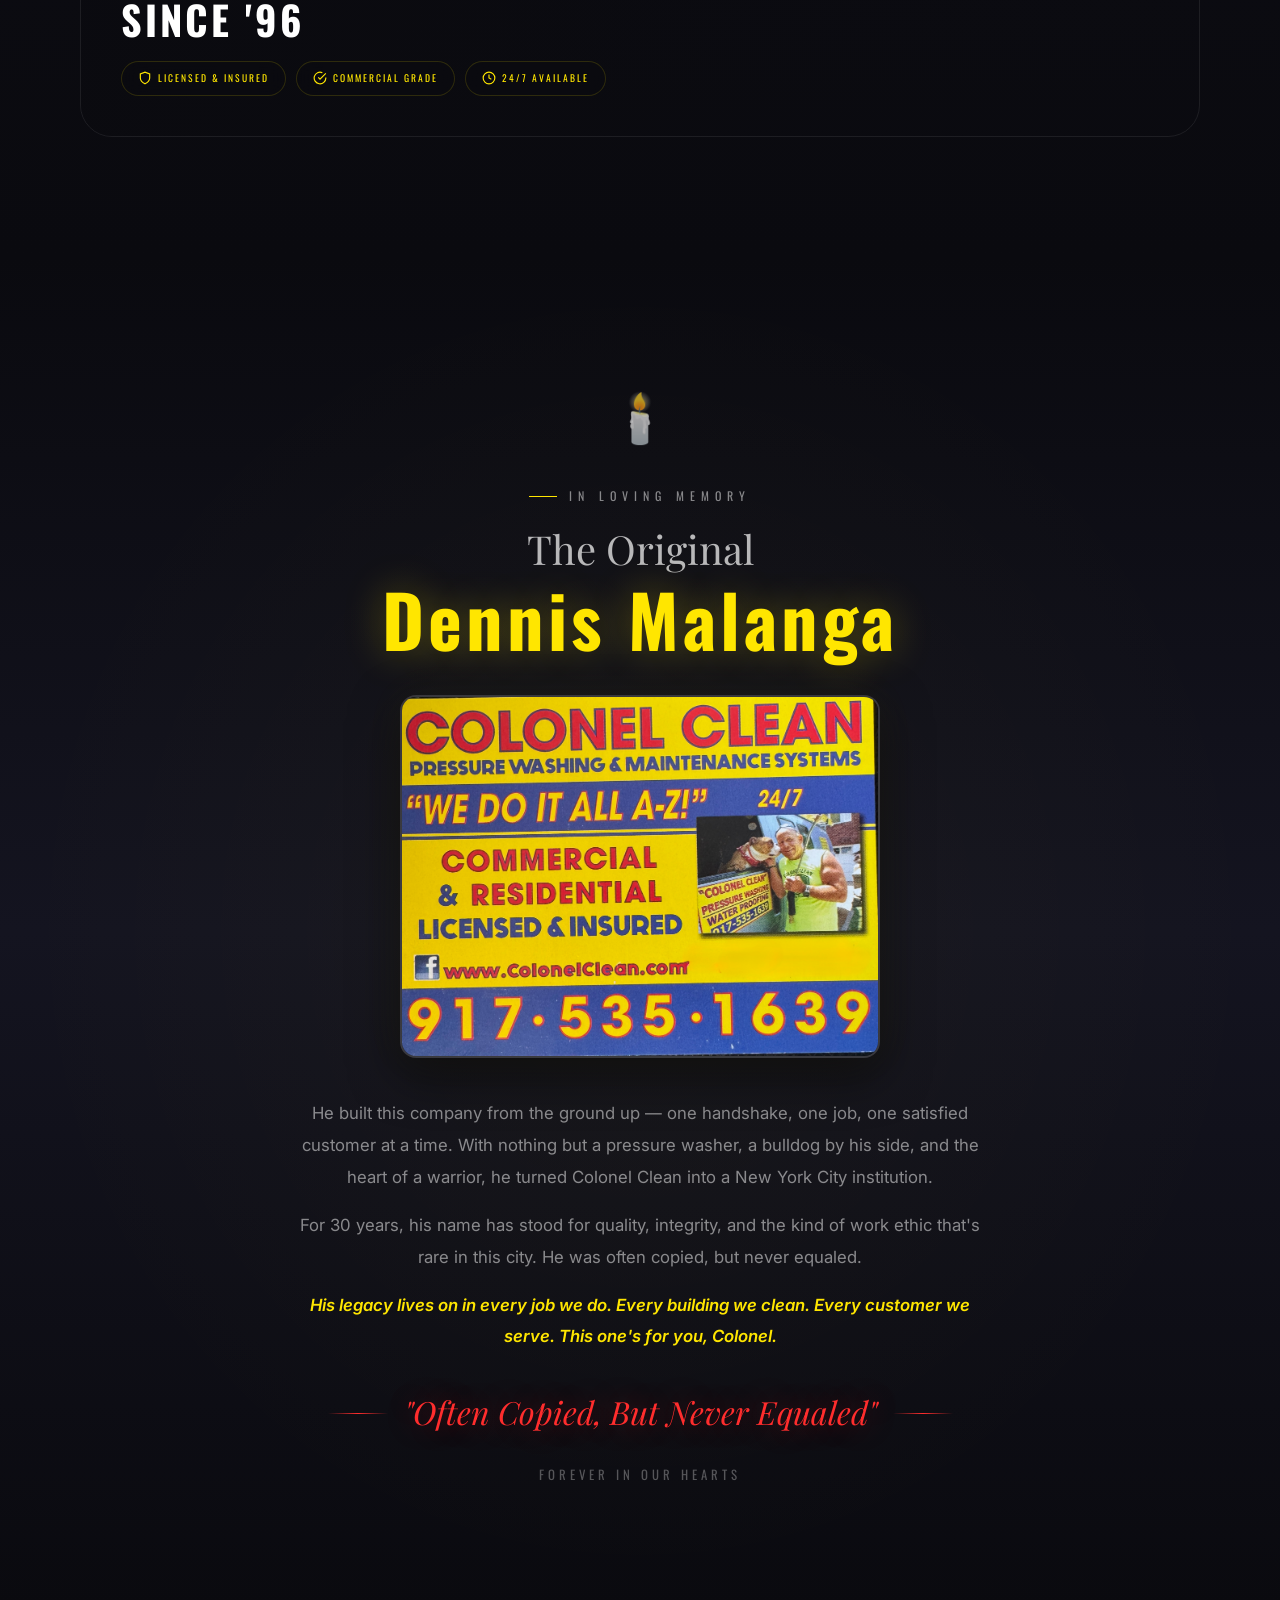
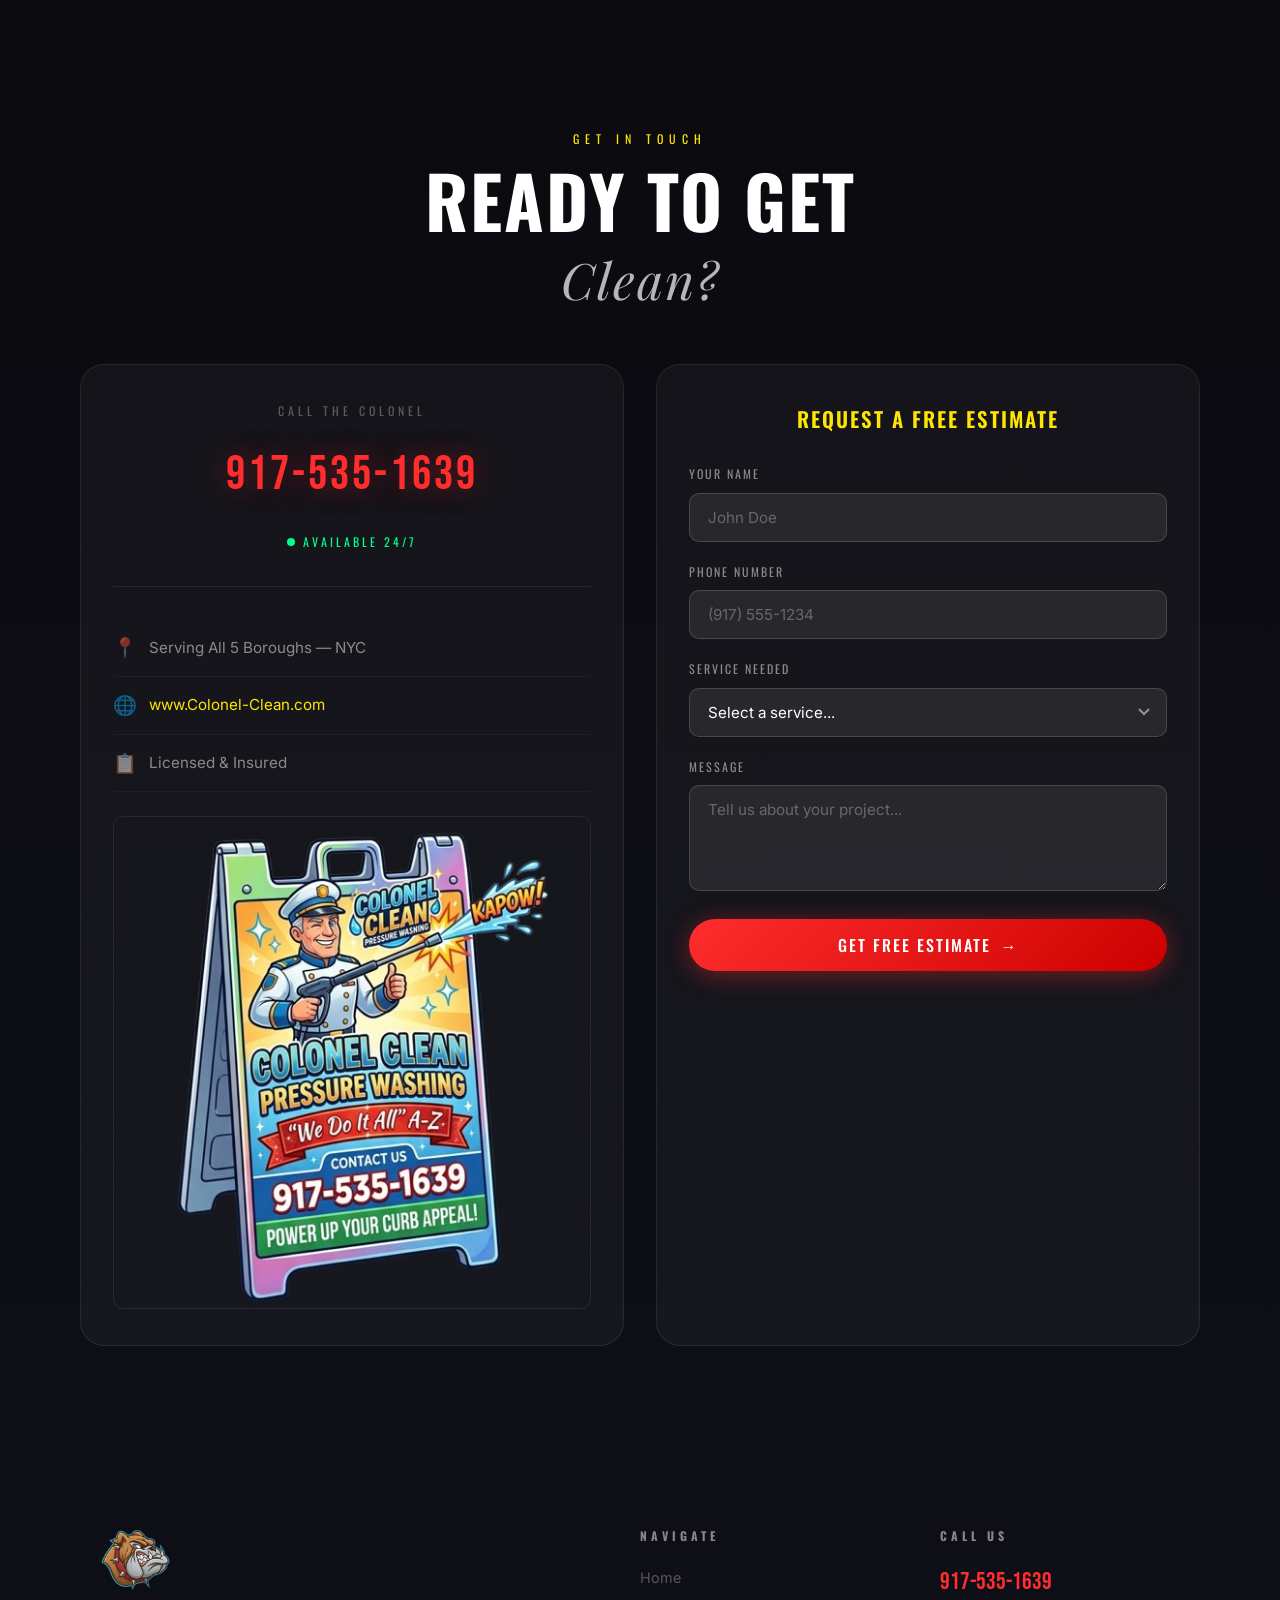
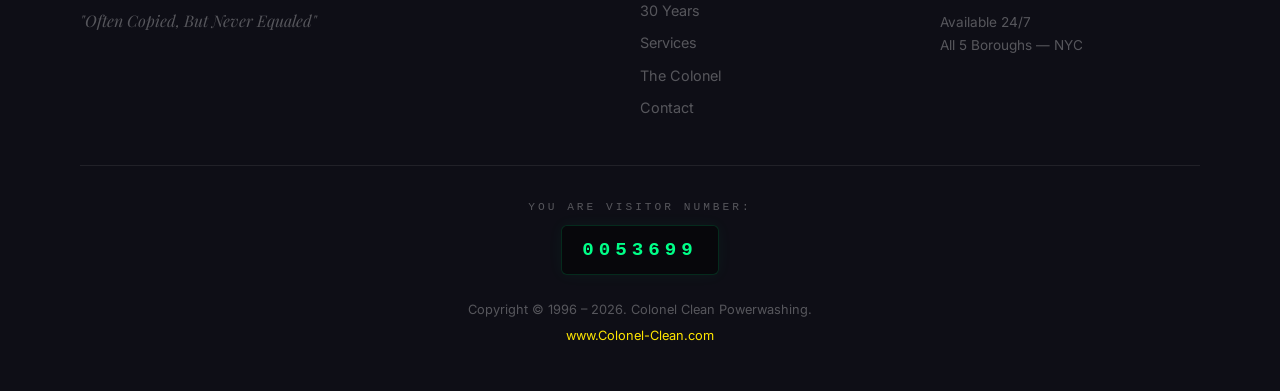
==== commit 31b06040: "new file:   assets /cleaning-video-hero.mp4 	modified:   index.html 	modified:   script.js 	modified" ====
--- a/index.html
+++ b/index.html
@@ -52,8 +52,13 @@
     <!-- ═══════════════════════════════════════ -->
     <section class="hero" id="hero">
         <div class="hero-bg">
-            <img src="assets /hero-bg.png" alt="" class="hero-bg-img">
+            <video autoplay loop muted playsinline class="hero-bg-video" id="heroVideo" poster="assets /hero-bg.png">
+                <source src="assets /cleaning-video-hero.mp4" type="video/mp4">
+            </video>
             <div class="hero-overlay"></div>
+            <div class="hero-color-grade"></div>
+            <div class="hero-scanlines"></div>
+            <div class="hero-vignette"></div>
         </div>
         <div class="hero-particles" id="heroParticles"></div>
         <div class="hero-content">
--- a/style.css
+++ b/style.css
@@ -351,33 +351,87 @@
     inset: 0;
     z-index: 0;
 }
-.hero-bg-img {
+/* Hero Video */
+.hero-bg-video {
     width: 100%;
     height: 100%;
     object-fit: cover;
-    transform: scale(1.1);
-    transition: transform 8s ease-out;
-}
-.hero.loaded .hero-bg-img {
-    transform: scale(1);
-}
+    transform: scale(1.15);
+    filter: saturate(0.8) contrast(1.15) brightness(0.95);
+    animation: heroKenBurns 25s ease-in-out infinite alternate;
+}
+@keyframes heroKenBurns {
+    0% { transform: scale(1.15) translate(0, 0); }
+    33% { transform: scale(1.2) translate(-1%, -0.5%); }
+    66% { transform: scale(1.18) translate(0.5%, -1%); }
+    100% { transform: scale(1.22) translate(-0.5%, 0.5%); }
+}
+
+/* Dark gradient overlay */
 .hero-overlay {
     position: absolute;
     inset: 0;
     background: linear-gradient(
         180deg,
-        rgba(10,10,15,0.5) 0%,
-        rgba(10,10,15,0.7) 40%,
-        rgba(10,10,15,0.9) 80%,
+        rgba(10,10,15,0.45) 0%,
+        rgba(10,10,15,0.6) 30%,
+        rgba(10,10,15,0.8) 65%,
         var(--cc-black) 100%
     );
+    z-index: 1;
+}
+
+/* Cinematic teal-orange color grade */
+.hero-color-grade {
+    position: absolute;
+    inset: 0;
+    background: linear-gradient(
+        135deg,
+        rgba(0, 60, 80, 0.15) 0%,
+        transparent 40%,
+        transparent 60%,
+        rgba(180, 80, 20, 0.12) 100%
+    );
+    mix-blend-mode: color;
+    z-index: 2;
+    pointer-events: none;
+}
+
+/* Subtle scanline texture */
+.hero-scanlines {
+    position: absolute;
+    inset: 0;
+    background: repeating-linear-gradient(
+        0deg,
+        transparent,
+        transparent 2px,
+        rgba(0, 0, 0, 0.06) 2px,
+        rgba(0, 0, 0, 0.06) 4px
+    );
+    z-index: 3;
+    pointer-events: none;
+    opacity: 0.5;
+}
+
+/* Vignette effect */
+.hero-vignette {
+    position: absolute;
+    inset: 0;
+    background: radial-gradient(
+        ellipse at center,
+        transparent 35%,
+        rgba(10, 10, 15, 0.5) 75%,
+        rgba(10, 10, 15, 0.85) 100%
+    );
+    z-index: 4;
+    pointer-events: none;
 }
 
 /* Particles container */
 .hero-particles {
     position: absolute;
     inset: 0;
-    z-index: 1;
+    z-index: 5;
     pointer-events: none;
 }
 .particle {
@@ -396,10 +450,18 @@
 
 .hero-content {
     position: relative;
-    z-index: 2;
+    z-index: 6;
     text-align: center;
     padding: 0 var(--container-pad);
     max-width: 900px;
+    /* Dark backdrop for text readability over bright video */
+    background: radial-gradient(
+        ellipse at center,
+        rgba(10, 10, 15, 0.5) 0%,
+        rgba(10, 10, 15, 0.25) 40%,
+        transparent 70%
+    );
+    padding: 60px var(--container-pad);
 }
 
 .hero-badge {
@@ -530,7 +592,7 @@
     bottom: 32px;
     left: 50%;
     transform: translateX(-50%);
-    z-index: 2;
+    z-index: 6;
     display: flex;
     flex-direction: column;
     align-items: center;
@@ -1863,13 +1925,42 @@
         text-align: center;
     }
 
-    /* Hero */
+    /* Hero Video — reduce Ken Burns on mobile for perf */
+    .hero-bg-video {
+        animation: heroKenBurnsMobile 30s ease-in-out infinite alternate;
+    }
+    @keyframes heroKenBurnsMobile {
+        0% { transform: scale(1.1) translate(0, 0); }
+        100% { transform: scale(1.15) translate(-0.5%, 0); }
+    }
+    .hero-scanlines {
+        opacity: 0.3;
+    }
+
+    /* Hero Stats */
     .hero-stats {
         gap: 20px;
     }
     .stat-divider {
         width: 30px;
         height: 1px;
+    }
+
+    /* Hero content padding */
+    .hero-content {
+        padding: 0 20px;
+    }
+    .hero-badge {
+        padding: 6px 16px;
+        font-size: 0.7rem;
+        letter-spacing: 3px;
+    }
+
+    /* Better touch targets for CTAs */
+    .btn {
+        padding: 16px 28px;
+        font-size: 0.9rem;
+        min-height: 48px;
     }
 
     /* Timeline */
@@ -1881,6 +1972,25 @@
     .timeline-item { padding-left: 16px; }
     .timeline-year { font-size: 2rem; }
 
+    /* Before/After cards on mobile */
+    .ba-img {
+        min-height: 260px;
+    }
+    .video-container video {
+        min-height: 260px;
+    }
+
+    /* Fleet showcase mobile */
+    .action-truck {
+        min-height: 300px;
+    }
+    .truck-showcase {
+        min-height: 300px;
+    }
+    .truck-content-overlay {
+        padding: 24px;
+    }
+
     /* Tribute */
     .tribute-quote blockquote::before,
     .tribute-quote blockquote::after {
@@ -1895,6 +2005,11 @@
 
     /* Cursor glow off on mobile */
     .cursor-glow { display: none; }
+
+    /* Scroll indicator */
+    .hero-scroll-indicator {
+        bottom: 16px;
+    }
 }
 
 @media (max-width: 480px) {
@@ -1909,4 +2024,23 @@
         grid-template-columns: 1fr;
     }
     .nav-brand-text { display: none; }
-}
+
+    /* Tighter hero title on small screens */
+    .title-bold {
+        letter-spacing: 4px;
+    }
+    .hero-subtitle {
+        letter-spacing: 4px;
+        font-size: clamp(0.65rem, 2vw, 0.85rem);
+    }
+
+    /* Stats strip mobile */
+    .action-stats-strip {
+        gap: 16px;
+        padding: 16px 20px;
+        flex-wrap: wrap;
+    }
+    .action-stat-divider {
+        display: none;
+    }
+}
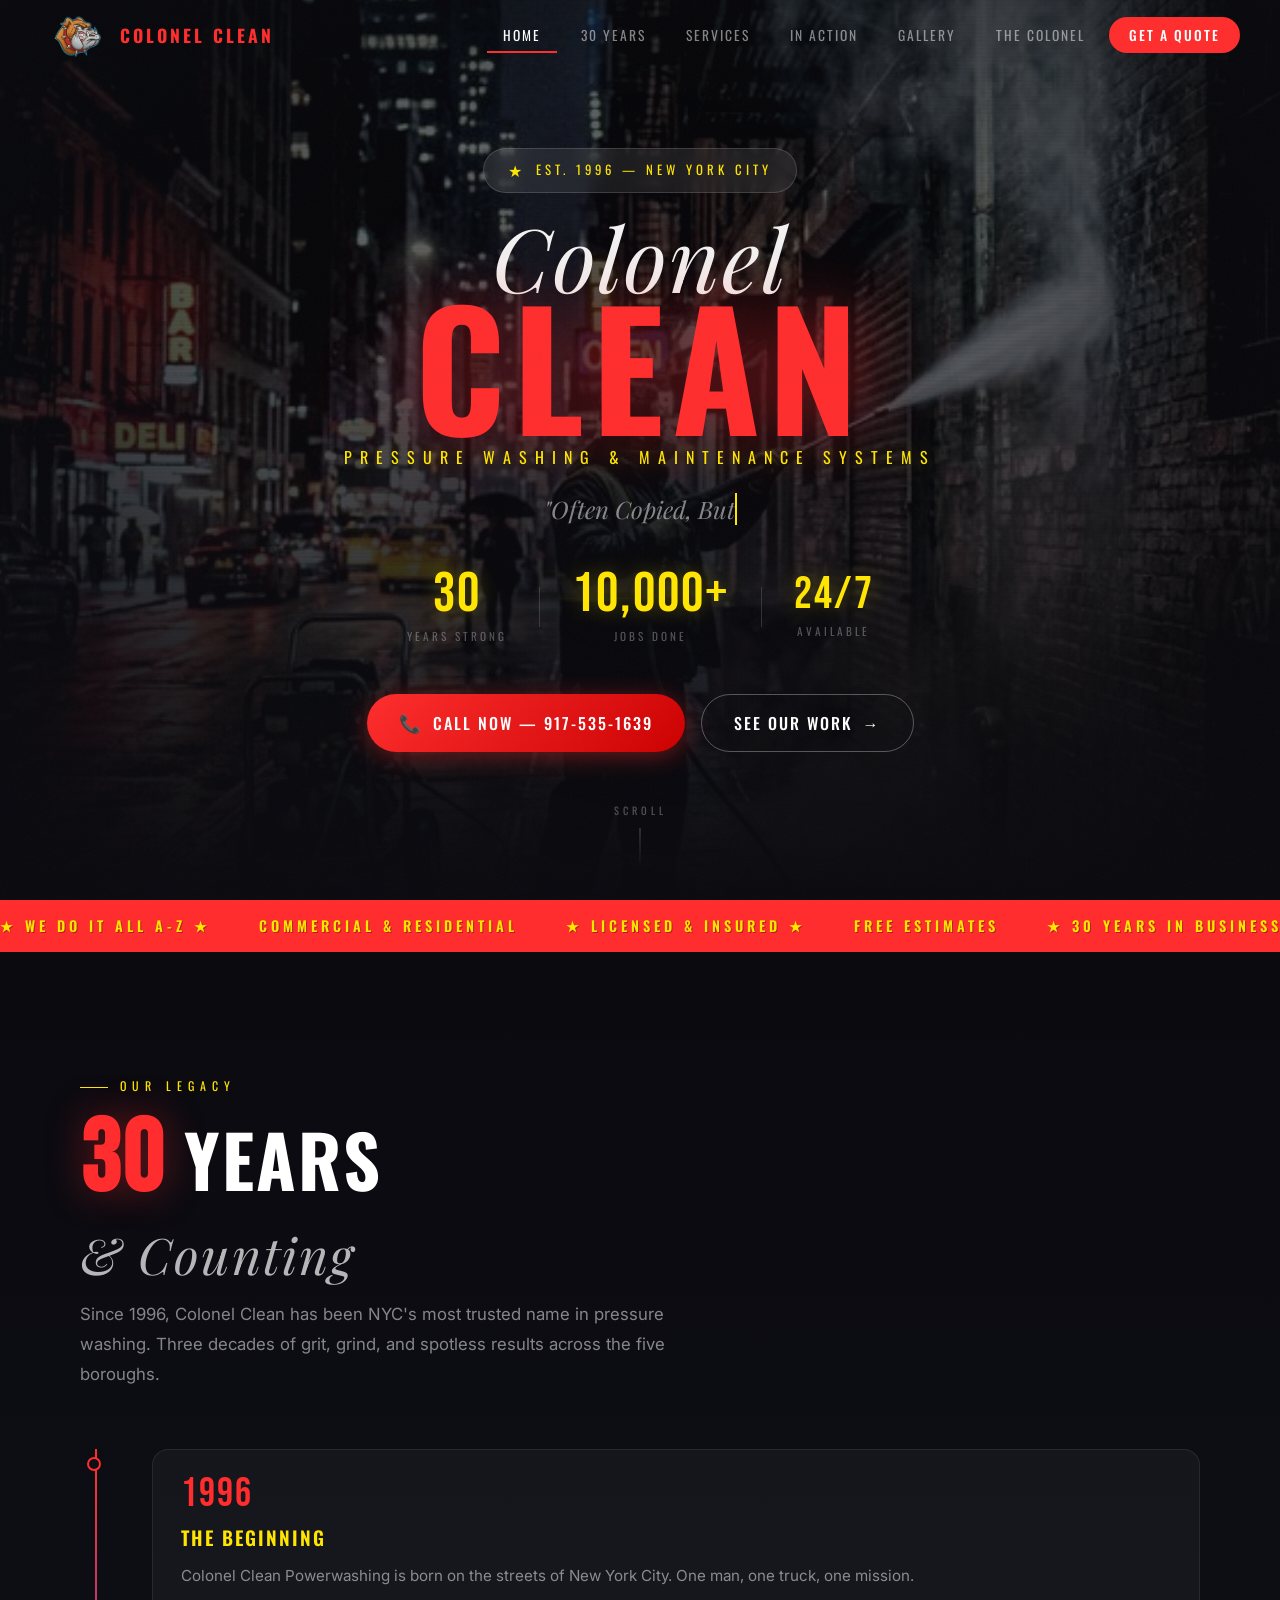
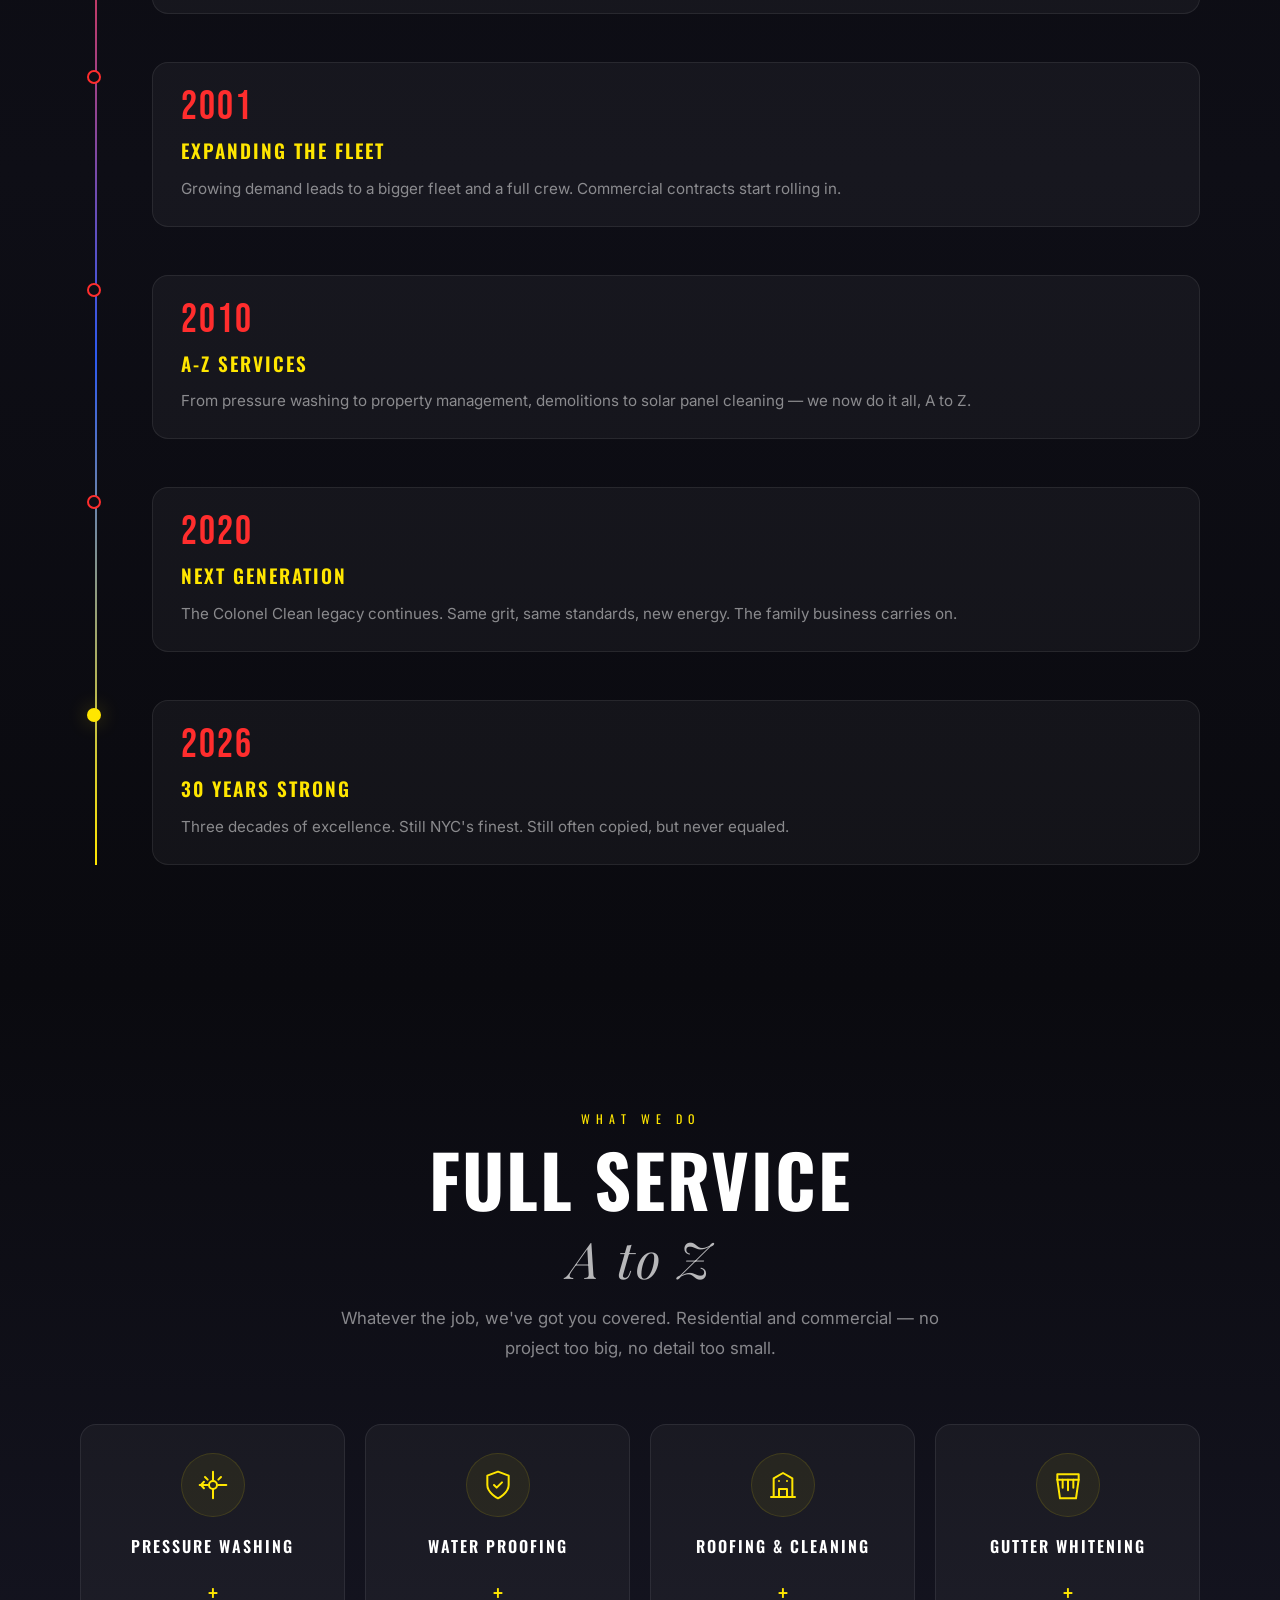
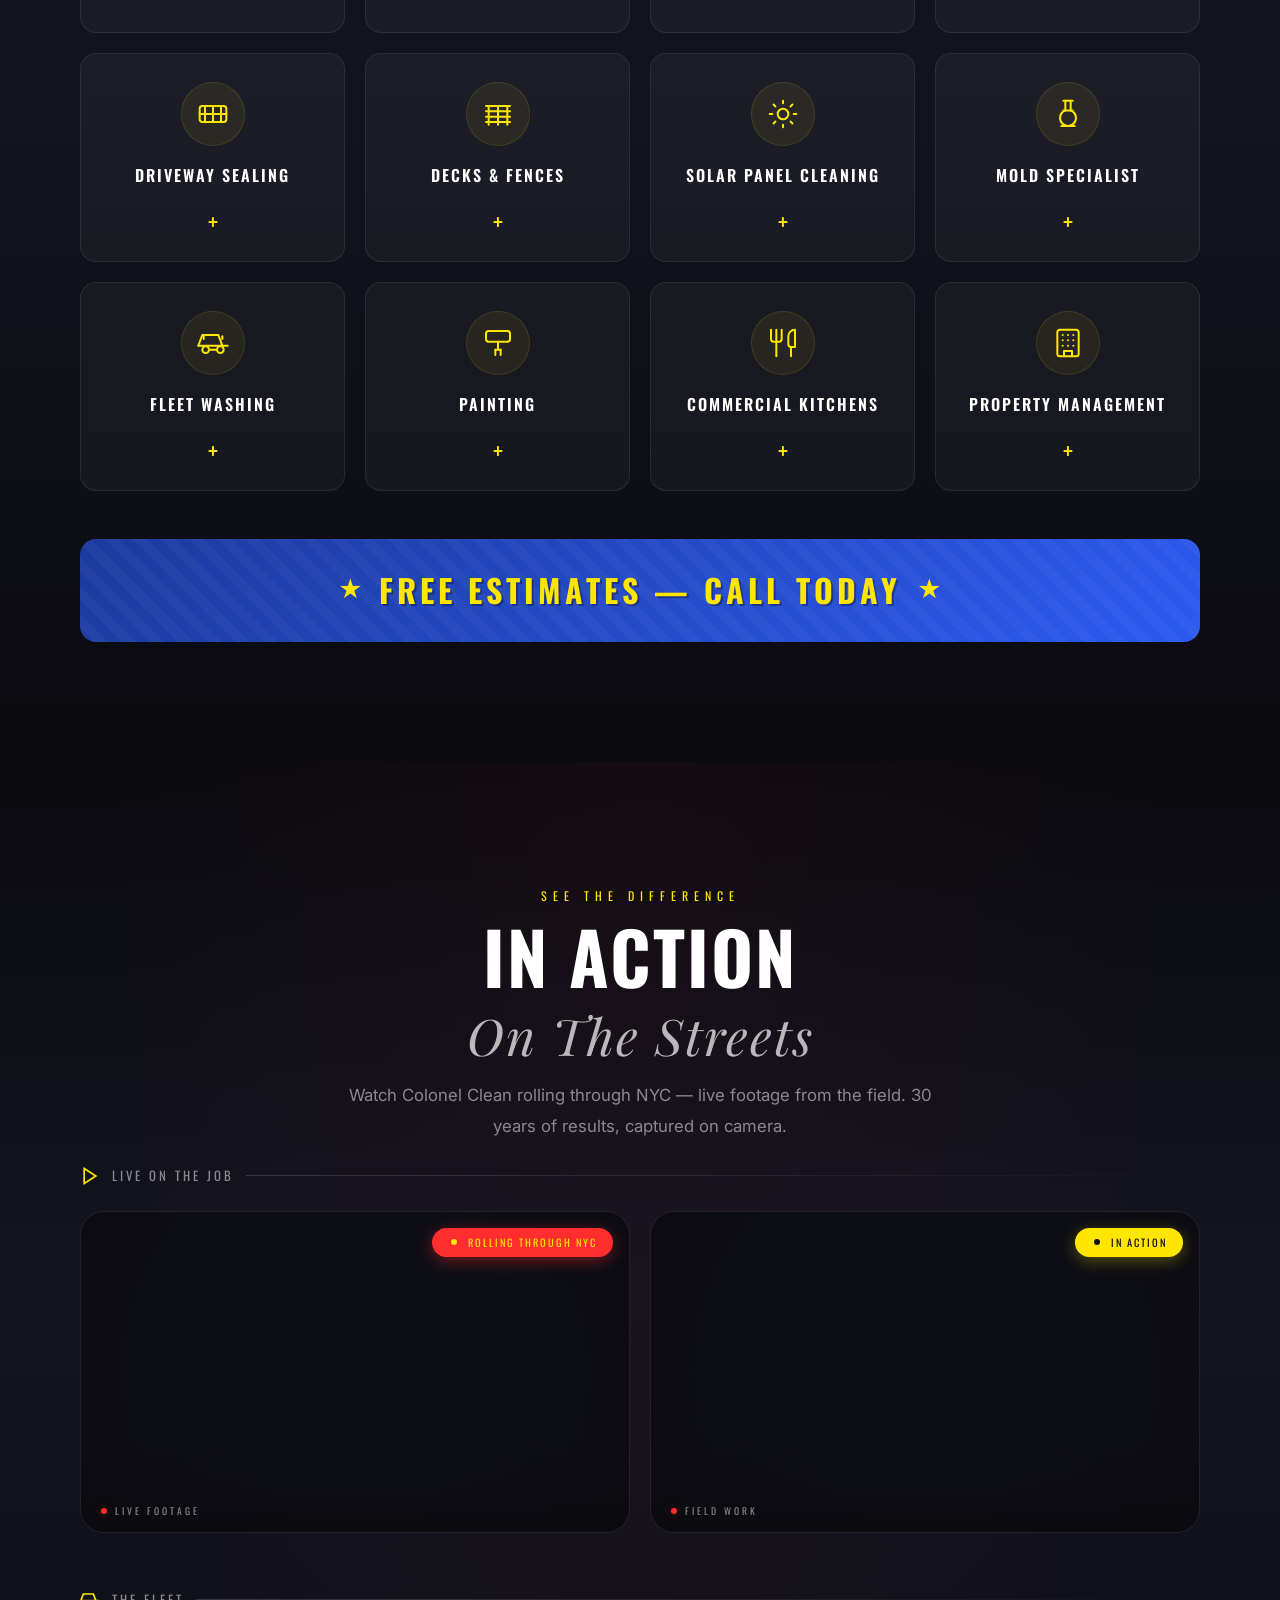
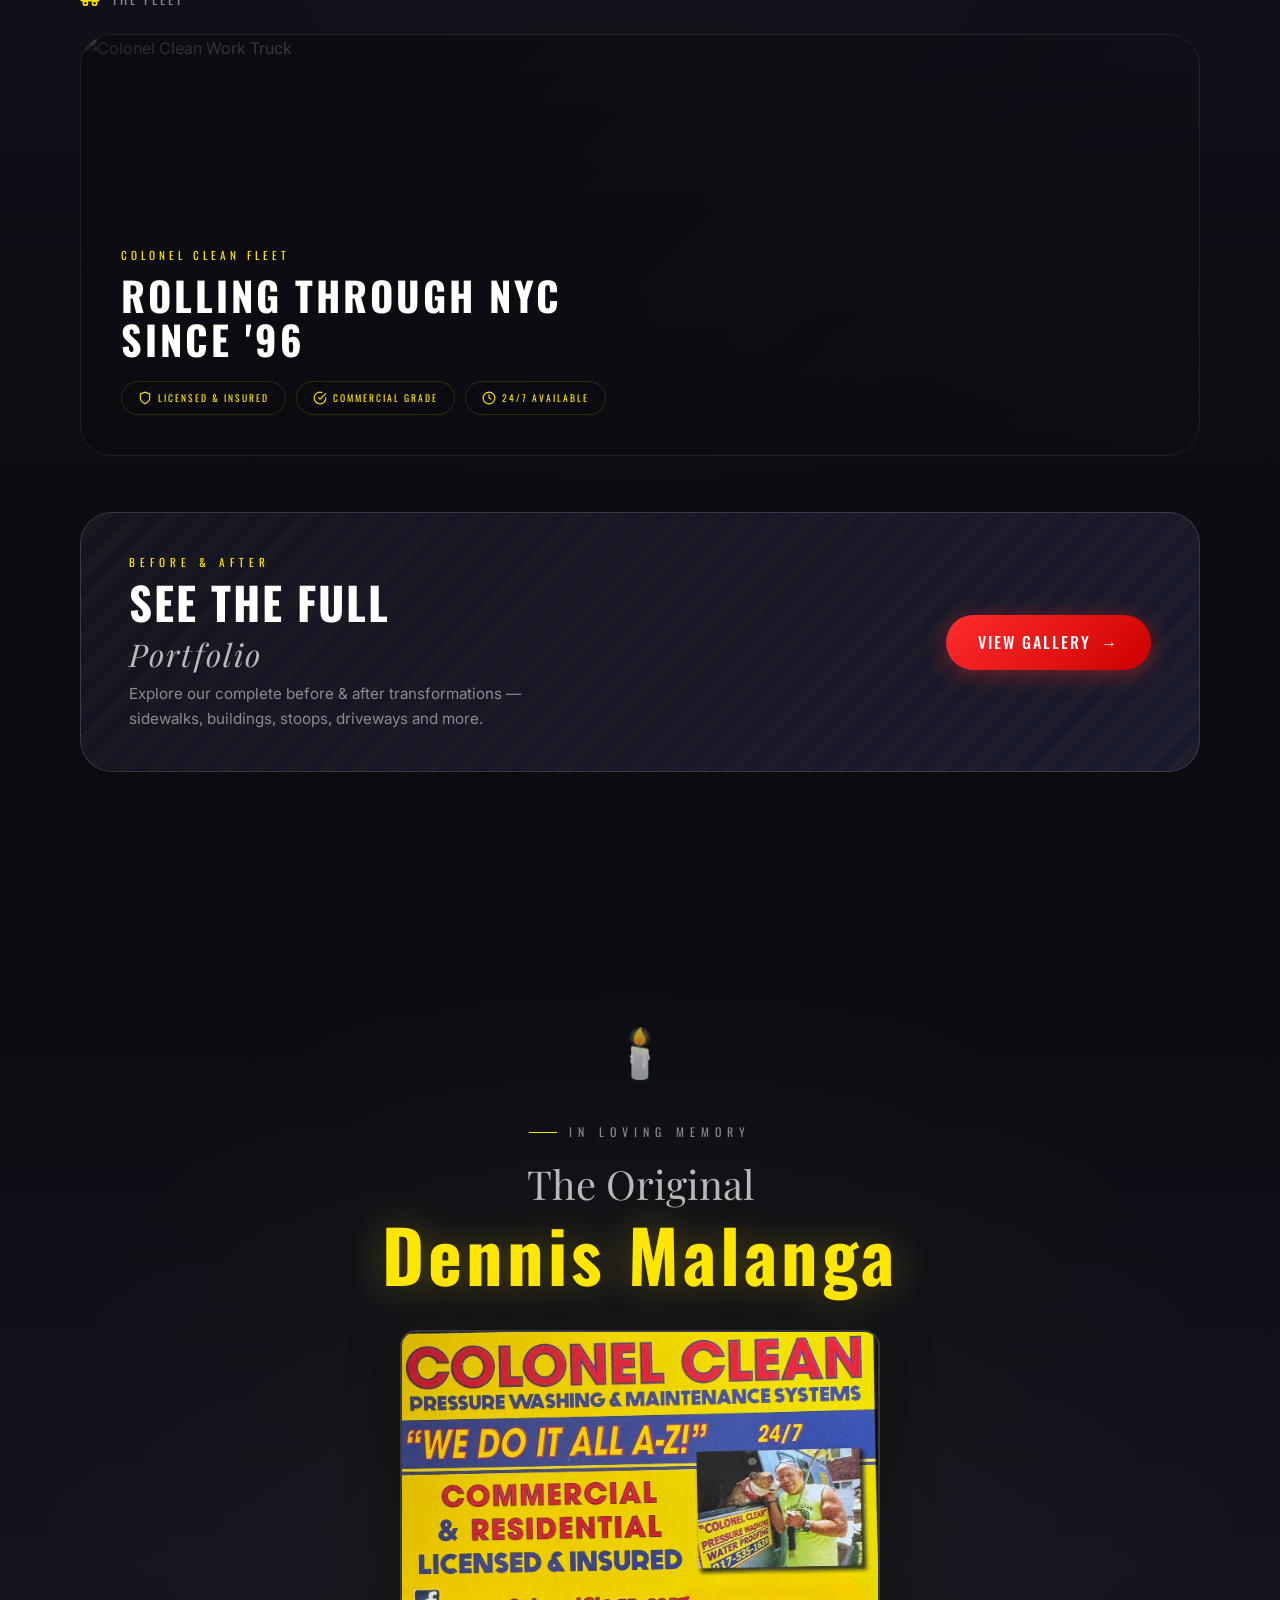
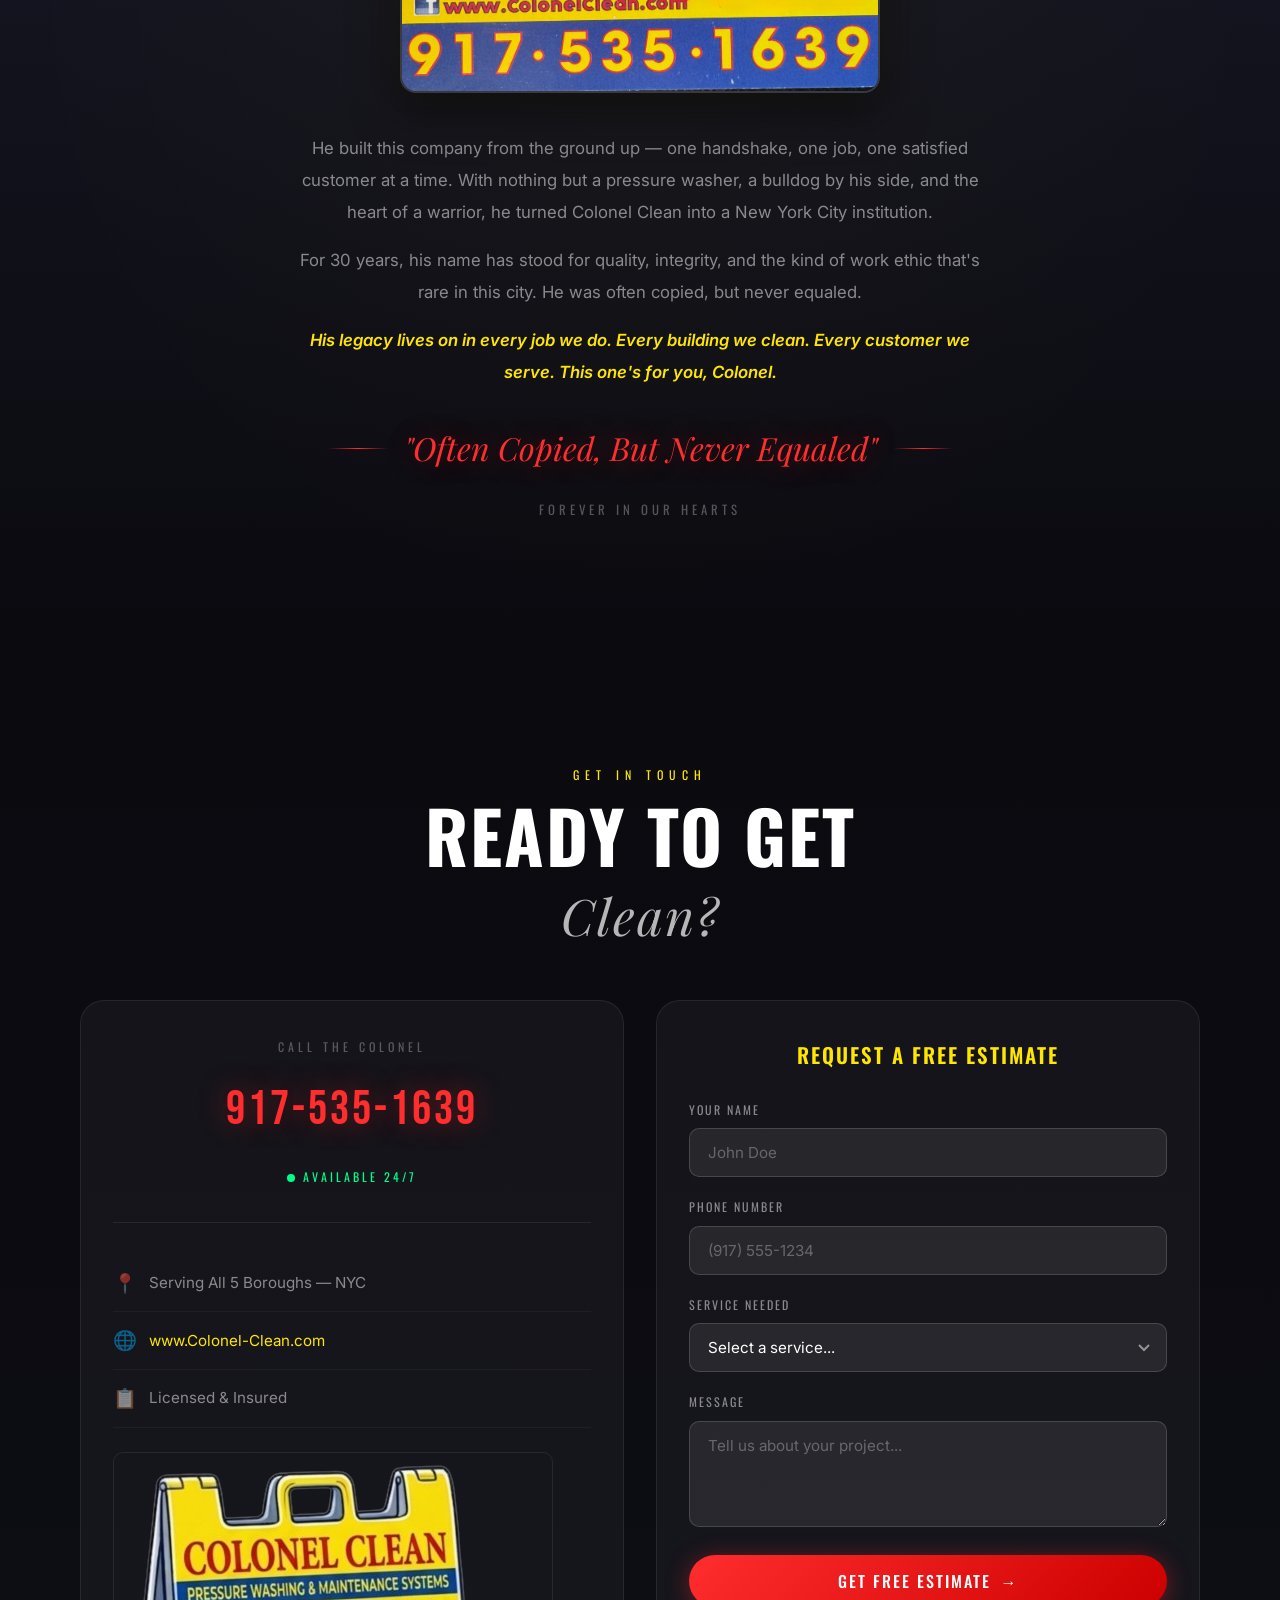
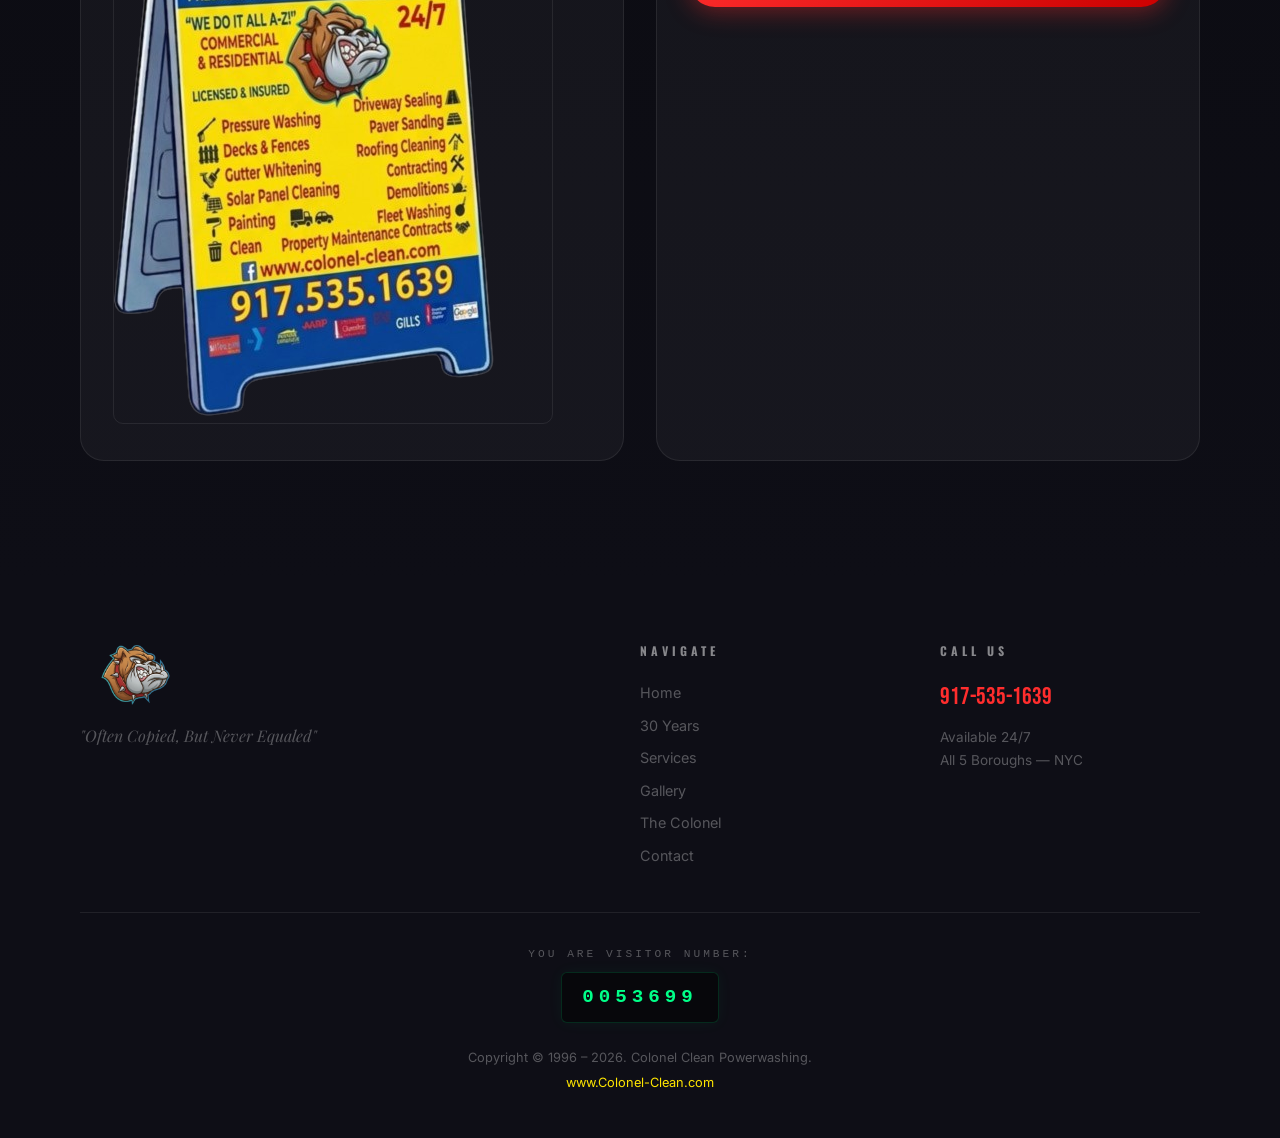
==== commit af2e3fe8: "deleted:    assets /nyc-skyline.png 	new file:   assets /street-sign new-1.png 	deleted:    assets /" ====
--- a/index.html
+++ b/index.html
@@ -41,6 +41,7 @@
                 <li><a href="#legacy" class="nav-link">30 Years</a></li>
                 <li><a href="#services" class="nav-link">Services</a></li>
                 <li><a href="#action" class="nav-link">In Action</a></li>
+                <li><a href="gallery.html" class="nav-link">Gallery</a></li>
                 <li><a href="#tribute" class="nav-link">The Colonel</a></li>
                 <li><a href="#contact" class="nav-link cta-nav">Get a Quote</a></li>
             </ul>
@@ -282,101 +283,7 @@
                     In Action<br>
                     <em class="heading-italic">On The Streets</em>
                 </h2>
-                <p class="section-intro action-intro">Real results from the streets of New York City. Drag the slider to see transformations, or watch us work live.</p>
-            </div>
-
-            <!-- Section Stats Strip -->
-            <div class="action-stats-strip animate-in">
-                <div class="action-stat">
-                    <span class="action-stat-num">5</span>
-                    <span class="action-stat-label">Boroughs Served</span>
-                </div>
-                <div class="action-stat-divider"></div>
-                <div class="action-stat">
-                    <span class="action-stat-num">10K+</span>
-                    <span class="action-stat-label">Jobs Completed</span>
-                </div>
-                <div class="action-stat-divider"></div>
-                <div class="action-stat">
-                    <span class="action-stat-num">30</span>
-                    <span class="action-stat-label">Years of Results</span>
-                </div>
-            </div>
-
-            <!-- Before & After Grid -->
-            <div class="ba-section-label animate-in">
-                <svg xmlns="http://www.w3.org/2000/svg" width="20" height="20" viewBox="0 0 24 24" fill="none" stroke="currentColor" stroke-width="2"><path d="M21 12H3M12 3v18"/></svg>
-                <span>Before & After Comparisons</span>
-                <div class="section-label-line"></div>
-            </div>
-            <div class="ba-grid animate-in">
-                <!-- Pair 1 -->
-                <div class="ba-container">
-                    <div class="ba-number">01</div>
-                    <img src="assets /before-after-img/after-1.png" alt="After Pressure Washing" class="ba-img ba-after-img">
-                    <div class="ba-label ba-label-before">BEFORE</div>
-                    <div class="ba-label ba-label-after">AFTER</div>
-                    <div class="ba-slider">
-                        <div class="ba-handle">
-                            <svg xmlns="http://www.w3.org/2000/svg" width="18" height="18" viewBox="0 0 24 24" fill="none" stroke="currentColor" stroke-width="2.5"><path d="M18 8l4 4-4 4"/><path d="M6 8l-4 4 4 4"/></svg>
-                        </div>
-                    </div>
-                    <div class="ba-overlay">
-                        <img src="assets /before-after-img/before-1.jpg" alt="Before Pressure Washing" class="ba-img ba-before-img">
-                    </div>
-                    <div class="ba-category-tag">Sidewalk</div>
-                </div>
-                
-                <!-- Pair 2 -->
-                <div class="ba-container">
-                    <div class="ba-number">02</div>
-                    <img src="assets /before-after-img/after-2.jpg" alt="After Pressure Washing" class="ba-img ba-after-img">
-                    <div class="ba-label ba-label-before">BEFORE</div>
-                    <div class="ba-label ba-label-after">AFTER</div>
-                    <div class="ba-slider">
-                        <div class="ba-handle">
-                            <svg xmlns="http://www.w3.org/2000/svg" width="18" height="18" viewBox="0 0 24 24" fill="none" stroke="currentColor" stroke-width="2.5"><path d="M18 8l4 4-4 4"/><path d="M6 8l-4 4 4 4"/></svg>
-                        </div>
-                    </div>
-                    <div class="ba-overlay">
-                        <img src="assets /before-after-img/before-2.jpg" alt="Before Pressure Washing" class="ba-img ba-before-img">
-                    </div>
-                    <div class="ba-category-tag">Building</div>
-                </div>
-
-                <!-- Pair 3 -->
-                <div class="ba-container">
-                    <div class="ba-number">03</div>
-                    <img src="assets /before-after-img/after-3.jpg" alt="After Pressure Washing" class="ba-img ba-after-img">
-                    <div class="ba-label ba-label-before">BEFORE</div>
-                    <div class="ba-label ba-label-after">AFTER</div>
-                    <div class="ba-slider">
-                        <div class="ba-handle">
-                            <svg xmlns="http://www.w3.org/2000/svg" width="18" height="18" viewBox="0 0 24 24" fill="none" stroke="currentColor" stroke-width="2.5"><path d="M18 8l4 4-4 4"/><path d="M6 8l-4 4 4 4"/></svg>
-                        </div>
-                    </div>
-                    <div class="ba-overlay">
-                        <img src="assets /before-after-img/before-3.jpg" alt="Before Pressure Washing" class="ba-img ba-before-img">
-                    </div>
-                    <div class="ba-category-tag">Stoop</div>
-                </div>
-
-                <!-- Pair 4 -->
-                <div class="ba-container">
-                    <div class="ba-number">04</div>
-                    <img src="assets /before-after-img/after-2.2.jpg" alt="After Pressure Washing" class="ba-img ba-after-img">
-                    <div class="ba-label ba-label-before">BEFORE</div>
-                    <div class="ba-label ba-label-after">AFTER</div>
-                    <div class="ba-slider">
-                        <div class="ba-handle">
-                            <svg xmlns="http://www.w3.org/2000/svg" width="18" height="18" viewBox="0 0 24 24" fill="none" stroke="currentColor" stroke-width="2.5"><path d="M18 8l4 4-4 4"/><path d="M6 8l-4 4 4 4"/></svg>
-                        </div>
-                    </div>
-                    <div class="ba-overlay">
-                        <img src="assets /before-after-img/before2.2.jpg" alt="Before Pressure Washing" class="ba-img ba-before-img">
-                    </div>
-                    <div class="ba-category-tag">Driveway</div>
-                </div>
+                <p class="section-intro action-intro">Watch Colonel Clean rolling through NYC — live footage from the field. 30 years of results, captured on camera.</p>
             </div>
 
             <!-- Video Showcase Grid -->
@@ -450,6 +357,20 @@
                     </div>
                 </div>
             </div>
+
+            <!-- Portfolio CTA -->
+            <div class="portfolio-cta animate-in">
+                <div class="portfolio-cta-inner">
+                    <div class="portfolio-cta-text">
+                        <span class="portfolio-cta-eyebrow">Before & After</span>
+                        <h3 class="portfolio-cta-heading">See The Full<br><em>Portfolio</em></h3>
+                        <p>Explore our complete before & after transformations — sidewalks, buildings, stoops, driveways and more.</p>
+                    </div>
+                    <a href="gallery.html" class="btn btn-primary">
+                        View Gallery <span class="btn-arrow">→</span>
+                    </a>
+                </div>
+            </div>
         </div>
     </section>
 
@@ -522,7 +443,7 @@
                             <span>Licensed & Insured</span>
                         </div>
                     </div>
-                    <img src="assets /street-sign new.png" alt="Colonel Clean Street Sign" class="contact-sign-img">
+                    <img src="assets /street-sign new-1.png" alt="Colonel Clean Street Sign" class="contact-sign-img">
                 </div>
 
                 <div class="contact-form-card animate-in">
@@ -585,6 +506,7 @@
                     <a href="#hero">Home</a>
                     <a href="#legacy">30 Years</a>
                     <a href="#services">Services</a>
+                    <a href="gallery.html">Gallery</a>
                     <a href="#tribute">The Colonel</a>
                     <a href="#contact">Contact</a>
                 </div>
--- a/style.css
+++ b/style.css
@@ -1479,6 +1479,82 @@
     box-shadow: 0 0 16px rgba(255, 230, 0, 0.1);
 }
 
+/* ── Portfolio CTA Card ── */
+.portfolio-cta {
+    margin-top: 56px;
+}
+.portfolio-cta-inner {
+    display: flex;
+    align-items: center;
+    justify-content: space-between;
+    gap: 32px;
+    padding: 40px 48px;
+    background: linear-gradient(135deg, var(--cc-dark-2), var(--cc-dark-3));
+    border: 1px solid var(--cc-grey-500);
+    border-radius: var(--radius-xl);
+    position: relative;
+    overflow: hidden;
+    transition: all var(--transition);
+}
+.portfolio-cta-inner::before {
+    content: '';
+    position: absolute;
+    inset: 0;
+    background: repeating-linear-gradient(
+        -45deg,
+        transparent,
+        transparent 12px,
+        rgba(255, 230, 0, 0.02) 12px,
+        rgba(255, 230, 0, 0.02) 24px
+    );
+}
+.portfolio-cta-inner:hover {
+    border-color: var(--cc-yellow);
+    box-shadow: 0 0 40px rgba(255, 230, 0, 0.08), var(--shadow-lg);
+}
+.portfolio-cta-text {
+    position: relative;
+    z-index: 1;
+}
+.portfolio-cta-eyebrow {
+    font-family: var(--font-heading);
+    font-size: 0.7rem;
+    letter-spacing: 5px;
+    text-transform: uppercase;
+    color: var(--cc-yellow);
+    margin-bottom: 8px;
+    display: block;
+}
+.portfolio-cta-heading {
+    font-family: var(--font-heading);
+    font-size: clamp(1.8rem, 4vw, 2.8rem);
+    font-weight: 700;
+    letter-spacing: 2px;
+    text-transform: uppercase;
+    color: var(--cc-white);
+    line-height: 1;
+    margin-bottom: 12px;
+}
+.portfolio-cta-heading em {
+    font-family: var(--font-display);
+    font-style: italic;
+    font-weight: 400;
+    text-transform: none;
+    color: var(--cc-grey-200);
+    font-size: 0.7em;
+}
+.portfolio-cta-text p {
+    font-size: 0.95rem;
+    color: var(--cc-grey-300);
+    line-height: 1.6;
+    max-width: 420px;
+}
+.portfolio-cta-inner .btn {
+    position: relative;
+    z-index: 1;
+    flex-shrink: 0;
+}
+
 /* ═══════════════════════════════════════
    TRIBUTE
    ═══════════════════════════════════════ */
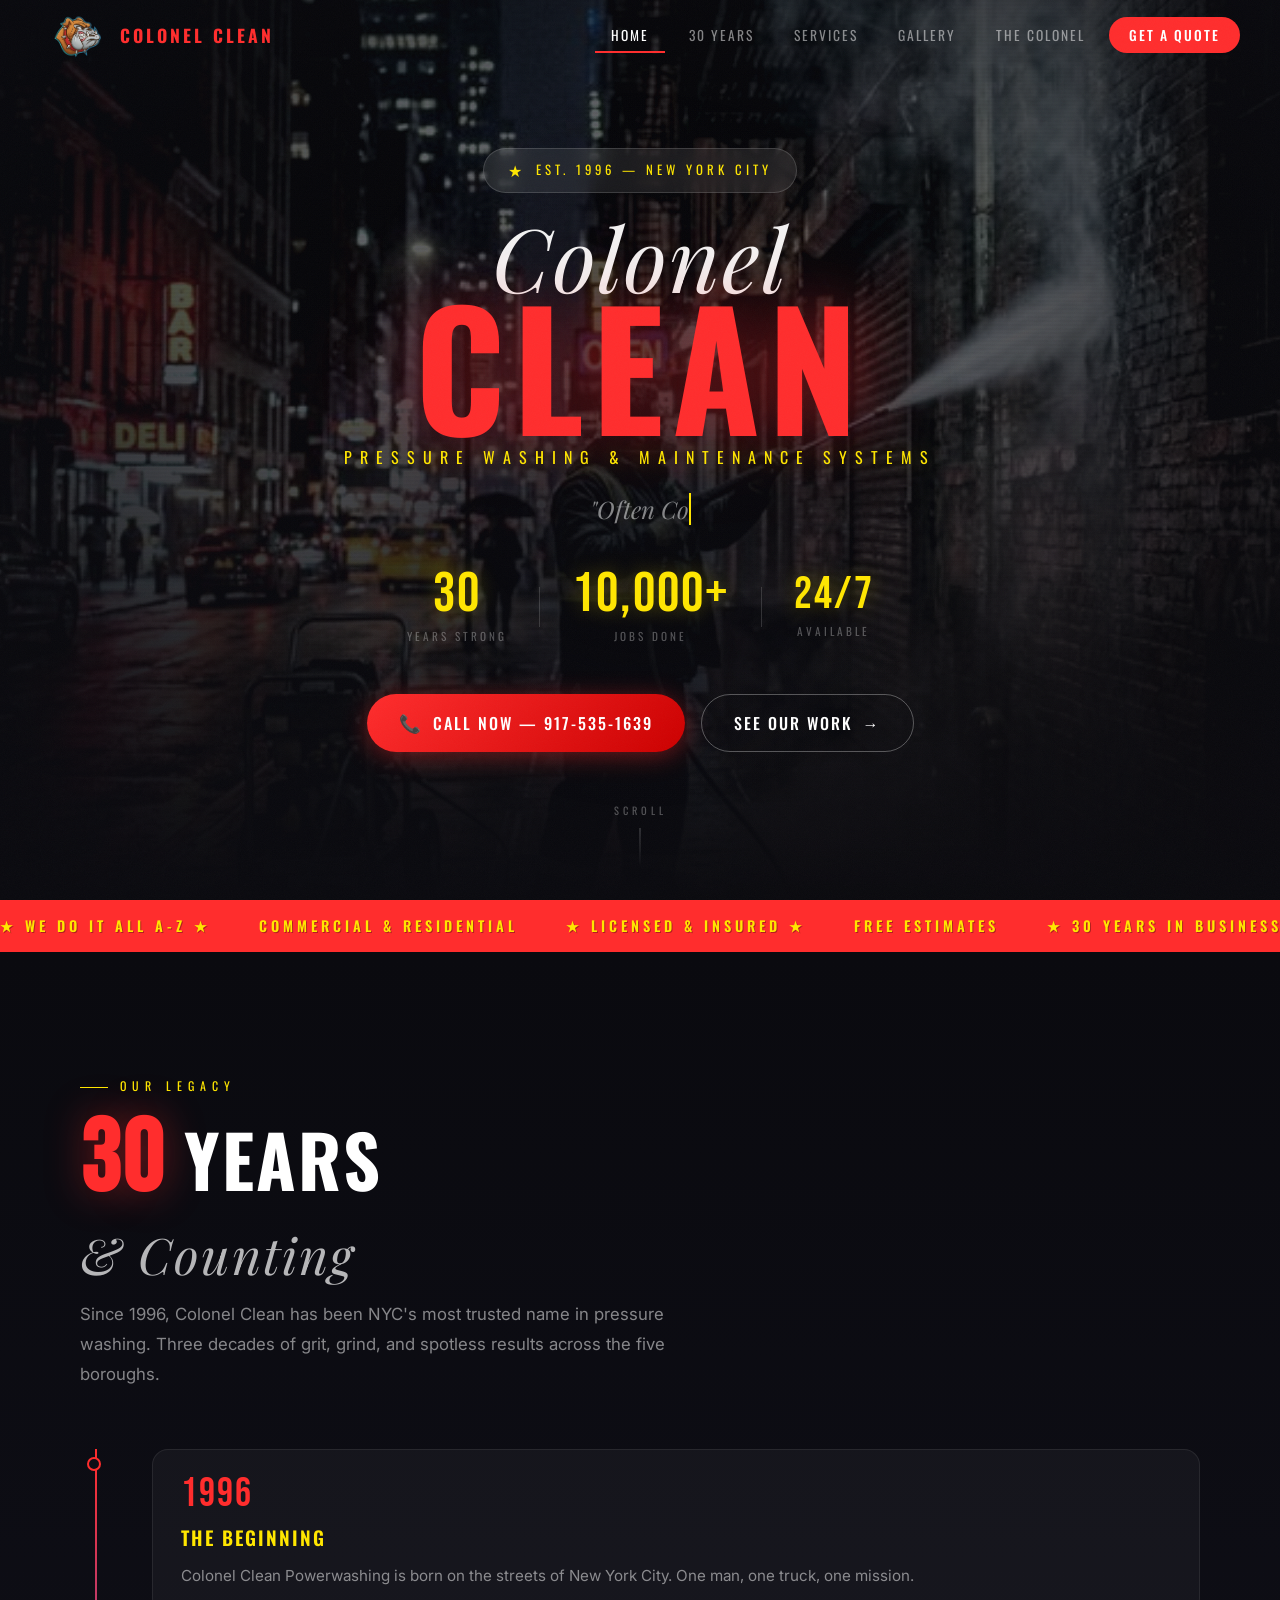
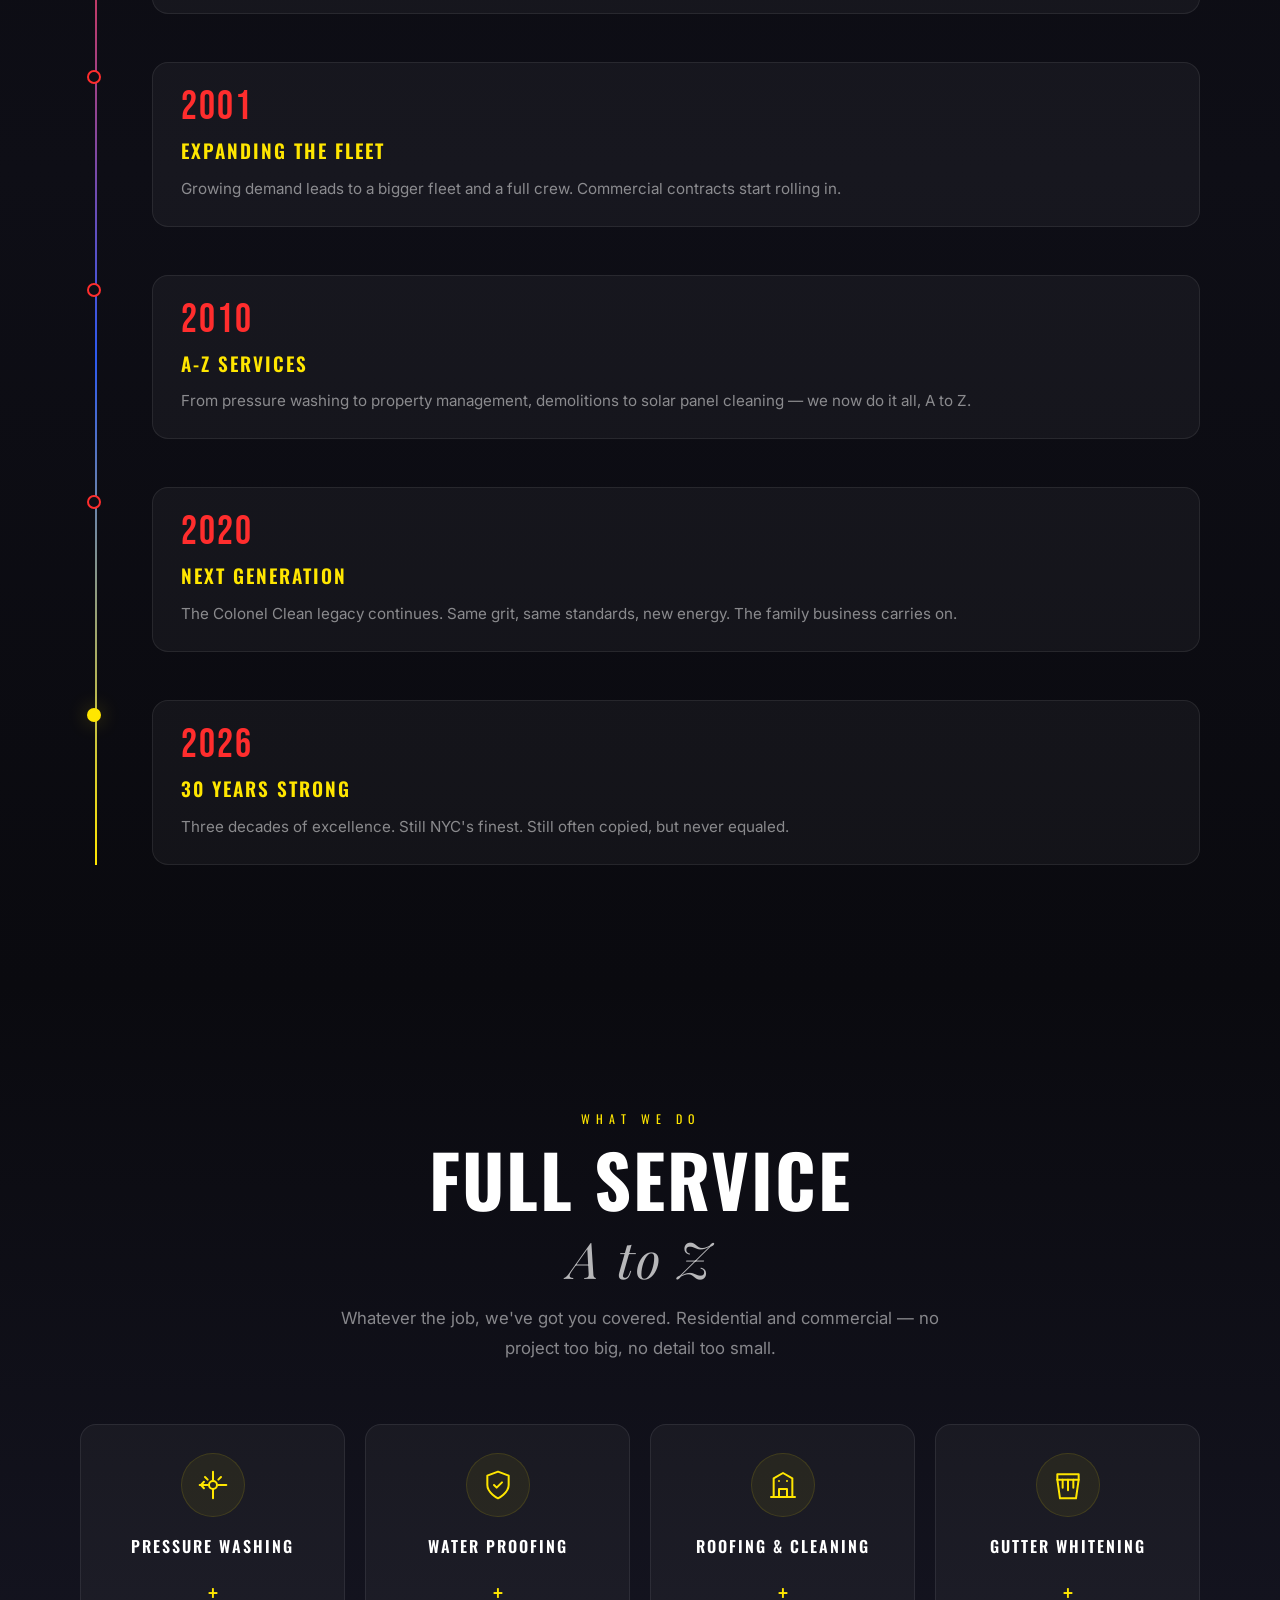
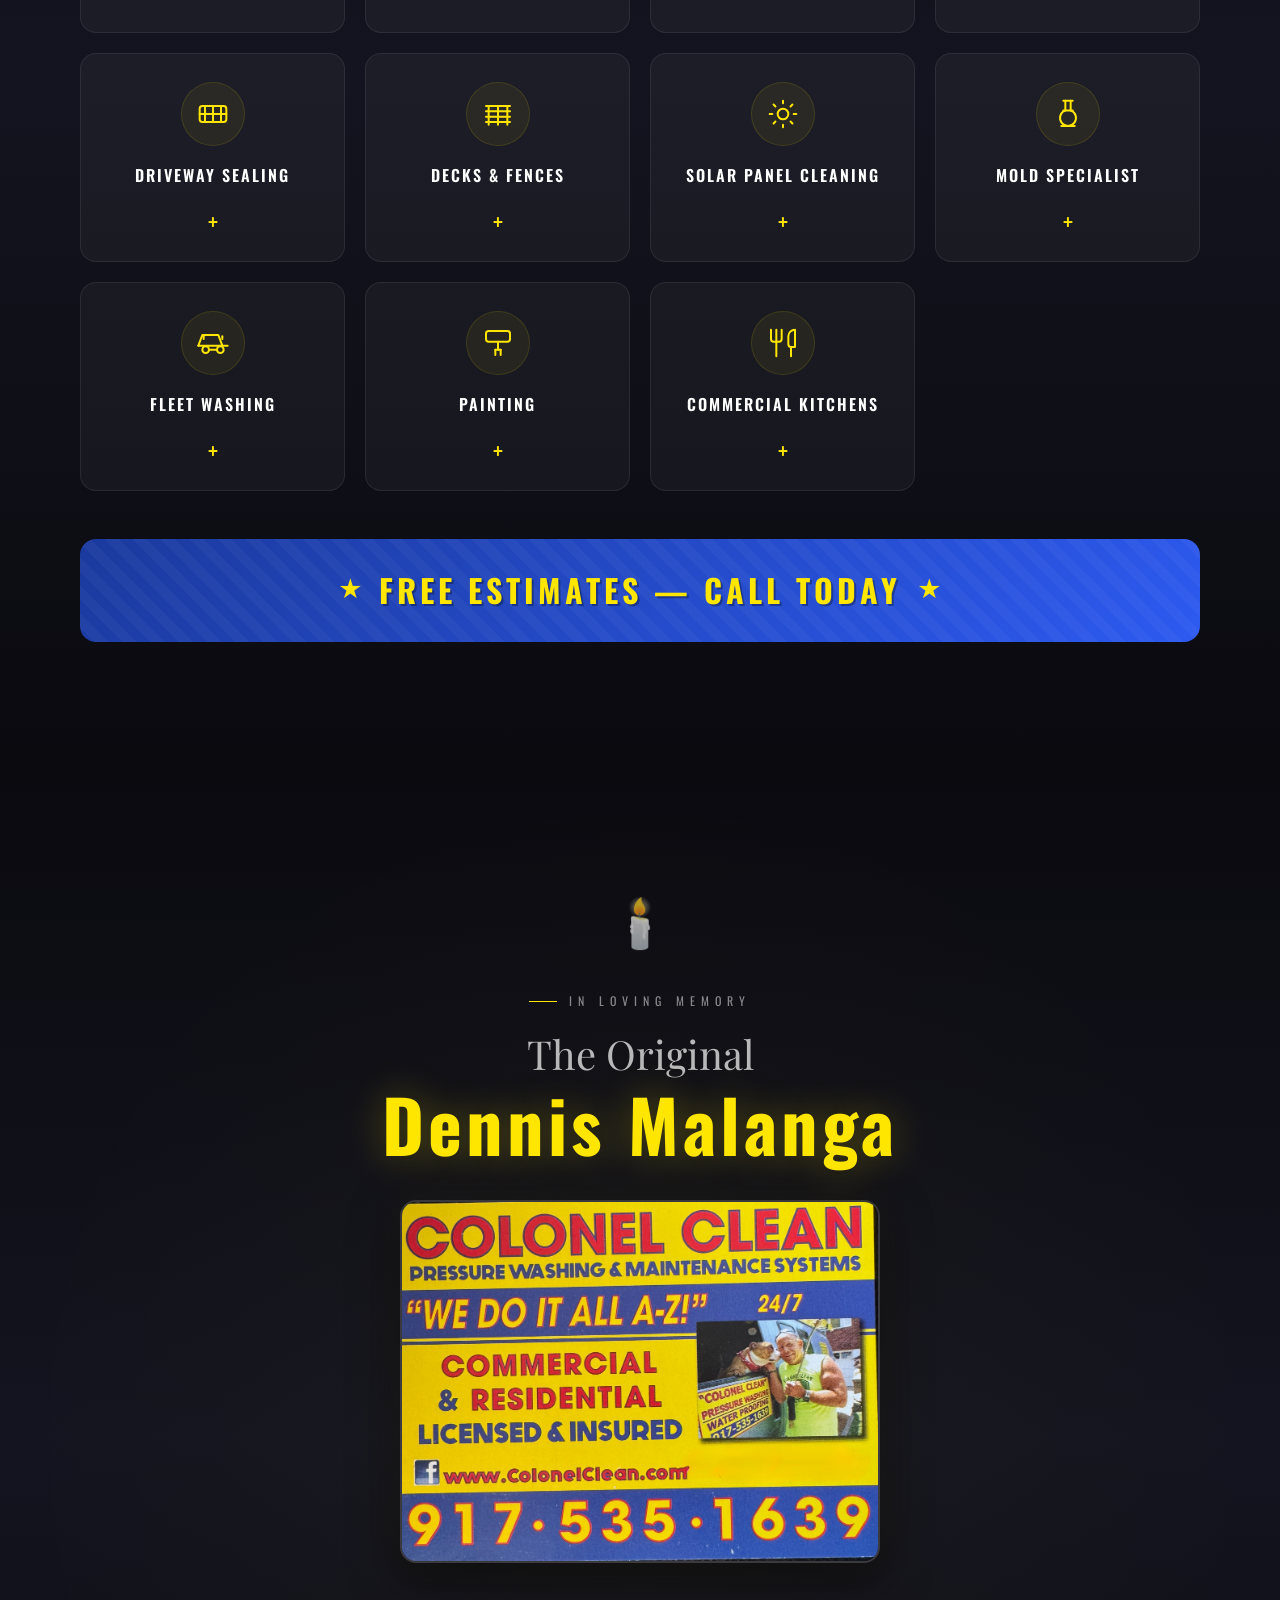
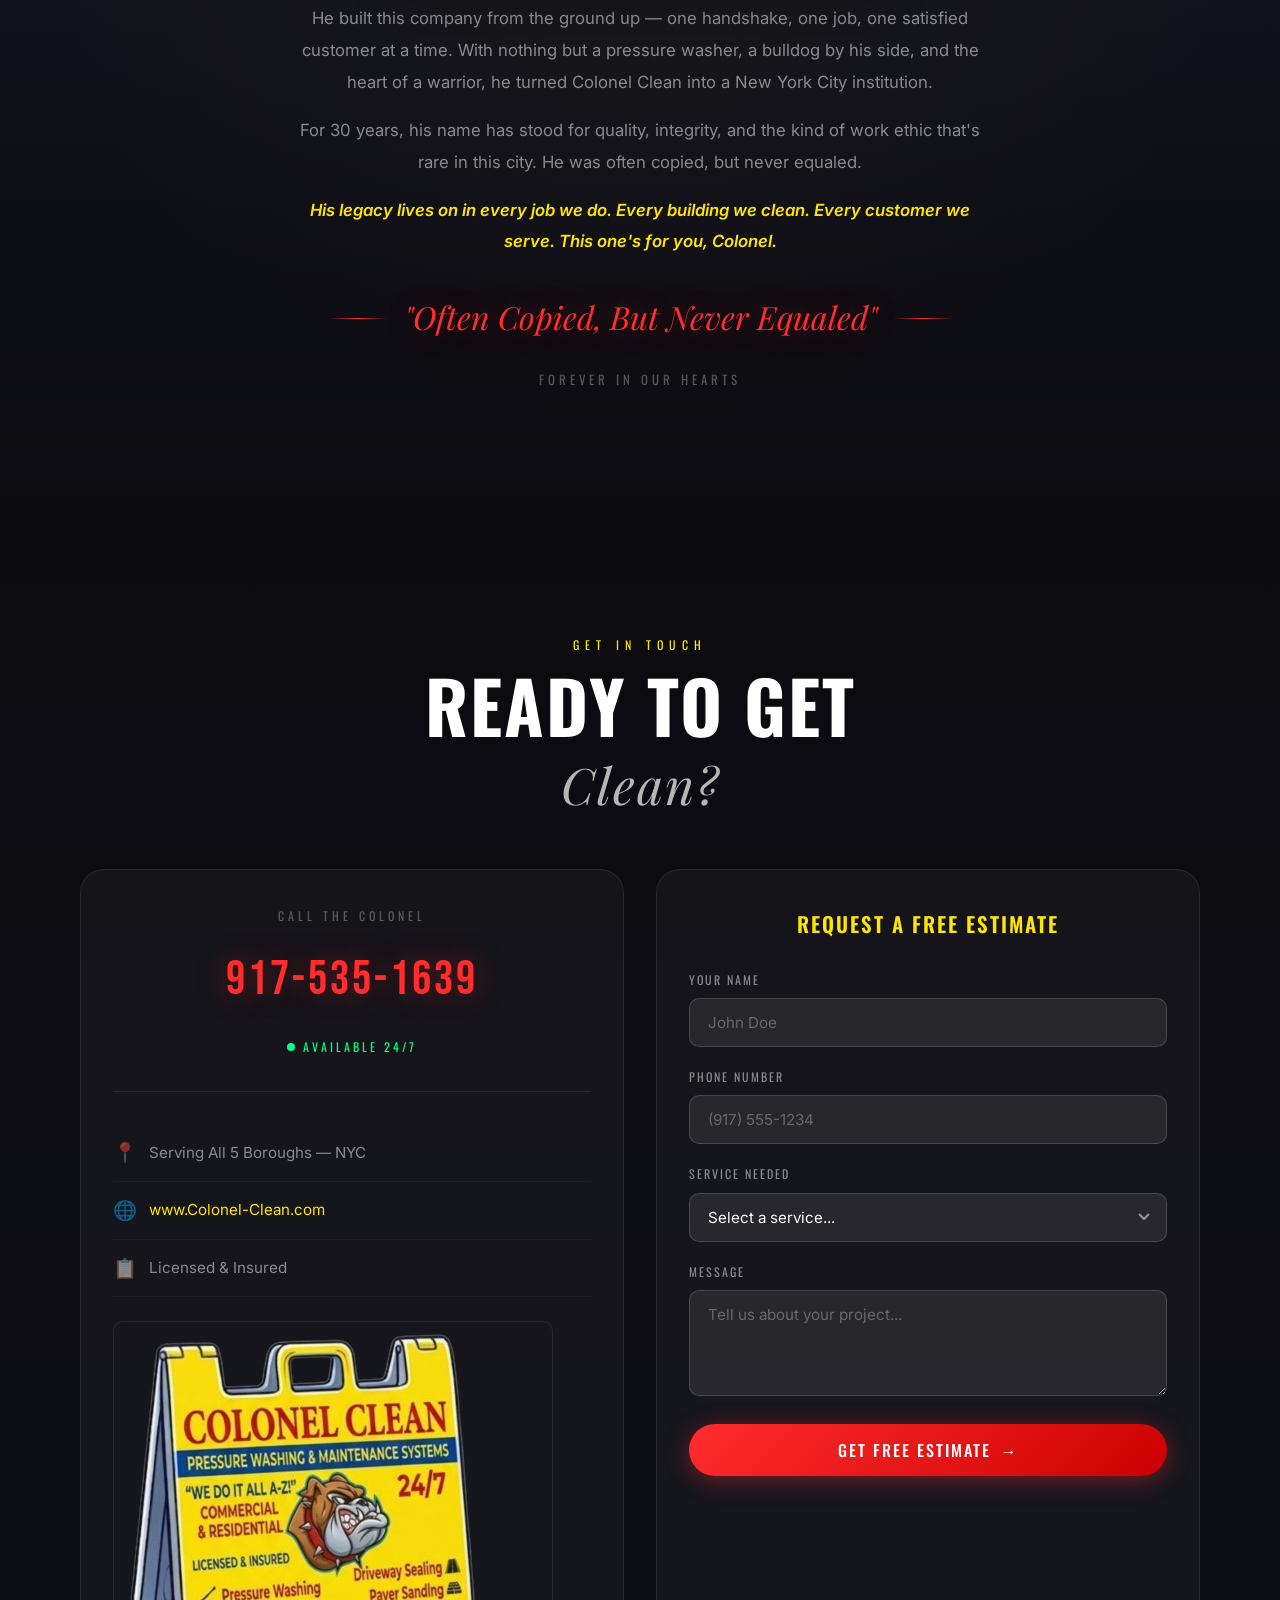
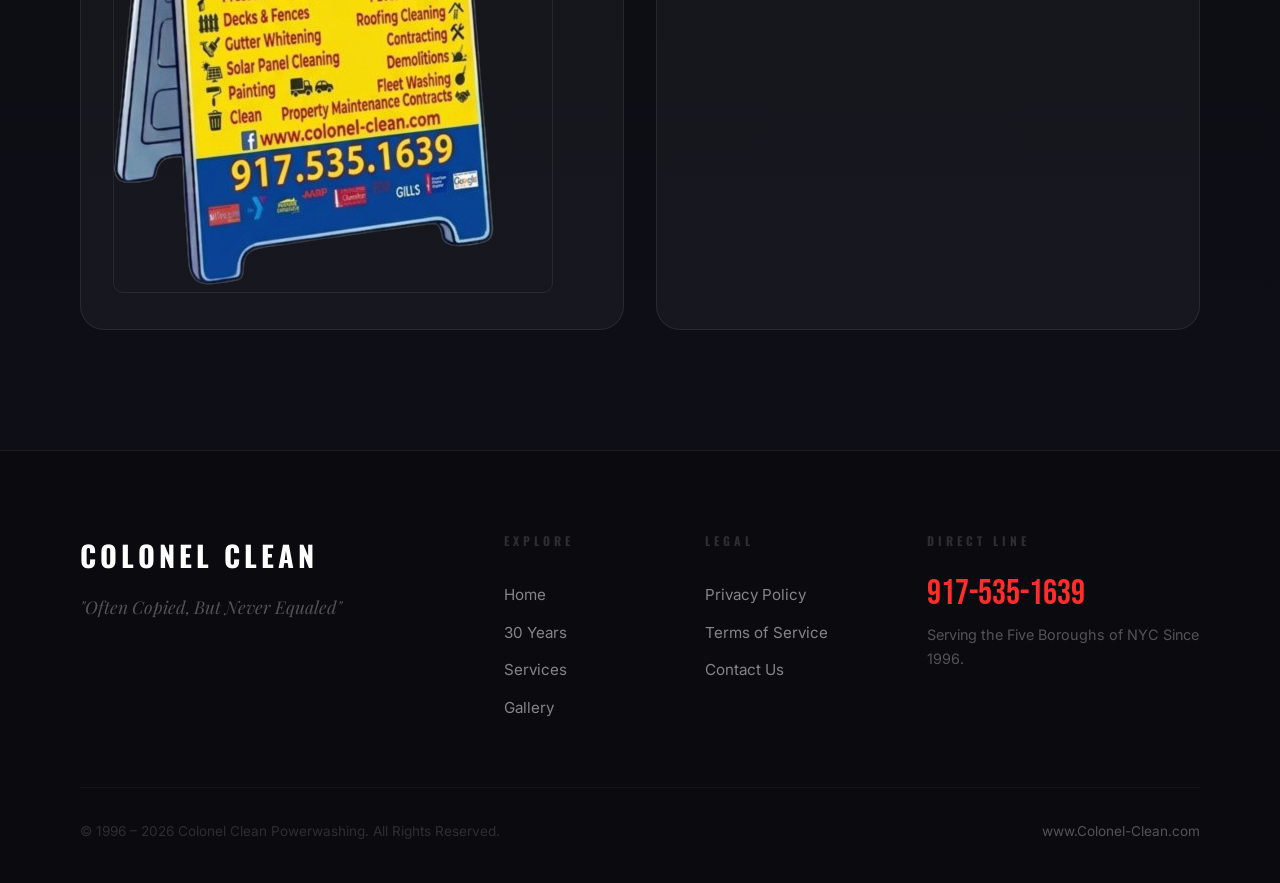
==== commit acad468b: "new file:   assets /1777075159994.png 	new file:   assets /business-card/Front-Card-Colonel.png 	new" ====
--- a/index.html
+++ b/index.html
@@ -40,7 +40,6 @@
                 <li><a href="#hero" class="nav-link active">Home</a></li>
                 <li><a href="#legacy" class="nav-link">30 Years</a></li>
                 <li><a href="#services" class="nav-link">Services</a></li>
-                <li><a href="#action" class="nav-link">In Action</a></li>
                 <li><a href="gallery.html" class="nav-link">Gallery</a></li>
                 <li><a href="#tribute" class="nav-link">The Colonel</a></li>
                 <li><a href="#contact" class="nav-link cta-nav">Get a Quote</a></li>
@@ -255,11 +254,6 @@
                     <h3>Commercial Kitchens</h3>
                     <p>We tackle the grease and grime that standard cleaning misses. Our team deep cleans hoods, exhausts, and flooring to strict health and safety codes, reducing fire risks and ensuring your kitchen passes inspection.</p>
                 </div>
-                <div class="service-card animate-in" data-service="property">
-                    <div class="service-icon"><svg xmlns="http://www.w3.org/2000/svg" width="40" height="40" viewBox="0 0 24 24" fill="none" stroke="currentColor" stroke-width="1.5" stroke-linecap="round" stroke-linejoin="round"><rect x="4" y="2" width="16" height="20" rx="2" ry="2"/><path d="M9 22v-4h6v4"/><path d="M8 6h.01"/><path d="M16 6h.01"/><path d="M12 6h.01"/><path d="M12 10h.01"/><path d="M12 14h.01"/><path d="M16 10h.01"/><path d="M16 14h.01"/><path d="M8 10h.01"/><path d="M8 14h.01"/></svg></div>
-                    <h3>Property Management</h3>
-                    <p>We offer comprehensive, year-round maintenance contracts tailored for landlords, HOAs, and property managers. Let us handle the routine exterior cleaning, seasonal upkeep, and emergency washing so you can focus on your tenants.</p>
-                </div>
             </div>
 
             <div class="services-banner animate-in">
@@ -275,104 +269,6 @@
     <!-- ═══════════════════════════════════════ -->
     <!--          IN ACTION SECTION             -->
     <!-- ═══════════════════════════════════════ -->
-    <section class="action-section" id="action">
-        <div class="section-container">
-            <div class="action-header animate-in">
-                <span class="section-eyebrow">See The Difference</span>
-                <h2 class="section-heading">
-                    In Action<br>
-                    <em class="heading-italic">On The Streets</em>
-                </h2>
-                <p class="section-intro action-intro">Watch Colonel Clean rolling through NYC — live footage from the field. 30 years of results, captured on camera.</p>
-            </div>
-
-            <!-- Video Showcase Grid -->
-            <div class="ba-section-label animate-in">
-                <svg xmlns="http://www.w3.org/2000/svg" width="20" height="20" viewBox="0 0 24 24" fill="none" stroke="currentColor" stroke-width="2"><polygon points="5 3 19 12 5 21 5 3"/></svg>
-                <span>Live On The Job</span>
-                <div class="section-label-line"></div>
-            </div>
-            <div class="video-grid animate-in">
-                <div class="action-video blend-video">
-                    <div class="video-container">
-                        <video autoplay loop muted playsinline>
-                            <source src="assets /video-clips/work-truck-video.mp4" type="video/mp4">
-                        </video>
-                        <div class="video-overlay-effect"></div>
-                        <div class="video-badge-floating">
-                            <svg xmlns="http://www.w3.org/2000/svg" width="12" height="12" viewBox="0 0 24 24" fill="currentColor"><circle cx="12" cy="12" r="6"/></svg>
-                            <span>ROLLING THROUGH NYC</span>
-                        </div>
-                        <div class="video-bottom-bar">
-                            <span class="video-status-dot"></span>
-                            <span>LIVE FOOTAGE</span>
-                        </div>
-                    </div>
-                </div>
-                <div class="action-video blend-video">
-                    <div class="video-container">
-                        <video autoplay loop muted playsinline>
-                            <source src="assets /video-clips/VID_20260428_152845.mp4" type="video/mp4">
-                        </video>
-                        <div class="video-overlay-effect"></div>
-                        <div class="video-badge-floating alt-badge">
-                            <svg xmlns="http://www.w3.org/2000/svg" width="12" height="12" viewBox="0 0 24 24" fill="currentColor"><circle cx="12" cy="12" r="6"/></svg>
-                            <span>IN ACTION</span>
-                        </div>
-                        <div class="video-bottom-bar">
-                            <span class="video-status-dot"></span>
-                            <span>FIELD WORK</span>
-                        </div>
-                    </div>
-                </div>
-            </div>
-
-            <!-- Fleet Showcase -->
-            <div class="ba-section-label animate-in">
-                <svg xmlns="http://www.w3.org/2000/svg" width="20" height="20" viewBox="0 0 24 24" fill="none" stroke="currentColor" stroke-width="2"><path d="M1 14l3-8h12l3 8"/><circle cx="6.5" cy="17" r="2.5"/><circle cx="17.5" cy="17" r="2.5"/><path d="M1 14h22"/></svg>
-                <span>The Fleet</span>
-                <div class="section-label-line"></div>
-            </div>
-            <div class="action-truck animate-in">
-                <img src="assets /work-truck.jpg" alt="Colonel Clean Work Truck" class="truck-showcase">
-                <div class="truck-overlay-gradient"></div>
-                <div class="truck-content-overlay">
-                    <div class="truck-headline">
-                        <span class="truck-eyebrow">Colonel Clean Fleet</span>
-                        <h3>Rolling Through NYC<br>Since '96</h3>
-                    </div>
-                    <div class="truck-badges">
-                        <span class="truck-badge-item">
-                            <svg xmlns="http://www.w3.org/2000/svg" width="14" height="14" viewBox="0 0 24 24" fill="none" stroke="currentColor" stroke-width="2"><path d="M12 22s8-4 8-10V5l-8-3-8 3v7c0 6 8 10 8 10z"/></svg>
-                            Licensed & Insured
-                        </span>
-                        <span class="truck-badge-item">
-                            <svg xmlns="http://www.w3.org/2000/svg" width="14" height="14" viewBox="0 0 24 24" fill="none" stroke="currentColor" stroke-width="2"><path d="M22 11.08V12a10 10 0 1 1-5.93-9.14"/><polyline points="22 4 12 14.01 9 11.01"/></svg>
-                            Commercial Grade
-                        </span>
-                        <span class="truck-badge-item">
-                            <svg xmlns="http://www.w3.org/2000/svg" width="14" height="14" viewBox="0 0 24 24" fill="none" stroke="currentColor" stroke-width="2"><circle cx="12" cy="12" r="10"/><polyline points="12 6 12 12 16 14"/></svg>
-                            24/7 Available
-                        </span>
-                    </div>
-                </div>
-            </div>
-
-            <!-- Portfolio CTA -->
-            <div class="portfolio-cta animate-in">
-                <div class="portfolio-cta-inner">
-                    <div class="portfolio-cta-text">
-                        <span class="portfolio-cta-eyebrow">Before & After</span>
-                        <h3 class="portfolio-cta-heading">See The Full<br><em>Portfolio</em></h3>
-                        <p>Explore our complete before & after transformations — sidewalks, buildings, stoops, driveways and more.</p>
-                    </div>
-                    <a href="gallery.html" class="btn btn-primary">
-                        View Gallery <span class="btn-arrow">→</span>
-                    </a>
-                </div>
-            </div>
-        </div>
-    </section>
 
     <!-- ═══════════════════════════════════════ -->
     <!--         TRIBUTE SECTION                -->
@@ -472,7 +368,6 @@
                                 <option>Fleet Washing</option>
                                 <option>Painting</option>
                                 <option>Commercial Kitchen</option>
-                                <option>Property Management</option>
                                 <option>Other</option>
                             </select>
                         </div>
@@ -494,41 +389,45 @@
     <!--              FOOTER                    -->
     <!-- ═══════════════════════════════════════ -->
     <footer class="site-footer">
-
         <div class="section-container">
-            <div class="footer-grid">
-                <div class="footer-brand">
-                    <img src="assets /logo-no-bg.png" alt="Colonel Clean" class="footer-logo">
+            <div class="footer-top">
+                <div class="footer-col-main">
+                    <span class="footer-brand-text">COLONEL CLEAN</span>
                     <p class="footer-tagline">"Often Copied, But Never Equaled"</p>
                 </div>
-                <div class="footer-links">
-                    <h4>Navigate</h4>
-                    <a href="#hero">Home</a>
-                    <a href="#legacy">30 Years</a>
-                    <a href="#services">Services</a>
-                    <a href="gallery.html">Gallery</a>
-                    <a href="#tribute">The Colonel</a>
-                    <a href="#contact">Contact</a>
-                </div>
-                <div class="footer-contact-col">
-                    <h4>Call Us</h4>
-                    <a href="tel:9175351639" class="footer-phone">917-535-1639</a>
-                    <p>Available 24/7</p>
-                    <p>All 5 Boroughs — NYC</p>
-                </div>
-            </div>
-
-            <div class="footer-counter">
-                <p>You are visitor number:</p>
-                <span id="counter-value">0004245</span>
-            </div>
-
-            <div class="footer-bottom">
-                <p>Copyright &copy; 1996 – <span id="current-year"></span>. Colonel Clean Powerwashing.</p>
-                <p><a href="https://www.Colonel-Clean.com">www.Colonel-Clean.com</a></p>
+                <div class="footer-col-links">
+                    <div class="footer-link-group">
+                        <h4>Explore</h4>
+                        <a href="#hero">Home</a>
+                        <a href="#legacy">30 Years</a>
+                        <a href="#services">Services</a>
+                        <a href="gallery.html">Gallery</a>
+                    </div>
+                    <div class="footer-link-group">
+                        <h4>Legal</h4>
+                        <a href="#">Privacy Policy</a>
+                        <a href="#">Terms of Service</a>
+                        <a href="#contact">Contact Us</a>
+                    </div>
+                </div>
+                <div class="footer-col-contact">
+                    <h4>Direct Line</h4>
+                    <a href="tel:9175351639" class="footer-phone-modern">917-535-1639</a>
+                    <p>Serving the Five Boroughs of NYC Since 1996.</p>
+                </div>
+            </div>
+            
+            <div class="footer-bottom-modern">
+                <div class="footer-copyright">
+                    &copy; 1996 – <span id="current-year"></span> Colonel Clean Powerwashing. All Rights Reserved.
+                </div>
+                <div class="footer-site-link">
+                    <a href="https://www.Colonel-Clean.com">www.Colonel-Clean.com</a>
+                </div>
             </div>
         </div>
     </footer>
+
 
     <script src="script.js"></script>
 </body>
--- a/style.css
+++ b/style.css
@@ -1855,115 +1855,131 @@
 /* ═══════════════════════════════════════
    FOOTER
    ═══════════════════════════════════════ */
+/* ──── Modern Footer ──── */
 .site-footer {
-    background: var(--cc-dark);
-    position: relative;
-    padding-bottom: 40px;
-}
-.footer-skyline {
-    opacity: 0.2;
+    background: var(--cc-black);
+    border-top: 1px solid var(--cc-grey-600);
+    padding: 80px 0 40px;
+    position: relative;
     overflow: hidden;
-    margin-bottom: -20px;
-}
-.footer-skyline-img {
-    width: 100%;
-    max-height: 150px;
-    object-fit: contain;
-}
-
-.footer-grid {
-    display: grid;
-    grid-template-columns: 1fr;
-    gap: 40px;
-    padding: 60px 0 40px;
-    border-bottom: 1px solid var(--cc-grey-600);
-    margin-bottom: 32px;
-}
-@media (min-width: 768px) {
-    .footer-grid {
-        grid-template-columns: 2fr 1fr 1fr;
-    }
-}
-
-.footer-logo {
-    width: 100px;
-    margin-bottom: 16px;
-    filter: grayscale(20%);
+}
+
+.footer-top {
+    display: flex;
+    flex-wrap: wrap;
+    gap: 60px;
+    margin-bottom: 60px;
+}
+
+.footer-col-main {
+    flex: 2;
+    min-width: 280px;
+}
+.footer-brand-text {
+    font-family: var(--font-heading);
+    font-size: 1.8rem;
+    font-weight: 700;
+    letter-spacing: 4px;
+    color: var(--cc-white);
+    display: block;
+    margin-bottom: 12px;
 }
 .footer-tagline {
     font-family: var(--font-display);
     font-style: italic;
-    font-size: 1rem;
+    font-size: 1.1rem;
     color: var(--cc-grey-400);
-}
-
-.footer-links h4,
-.footer-contact-col h4 {
+    max-width: 300px;
+}
+
+.footer-col-links {
+    flex: 2;
+    display: flex;
+    gap: 40px;
+    min-width: 280px;
+}
+.footer-link-group {
+    flex: 1;
+}
+.footer-link-group h4,
+.footer-col-contact h4 {
     font-family: var(--font-heading);
     font-size: 0.75rem;
     letter-spacing: 4px;
     text-transform: uppercase;
-    color: var(--cc-grey-300);
-    margin-bottom: 16px;
-}
-.footer-links a {
+    color: var(--cc-grey-500);
+    margin-bottom: 24px;
+}
+.footer-link-group a {
     display: block;
+    color: var(--cc-grey-300) !important;
+    font-size: 0.95rem;
+    padding: 6px 0;
+    transition: color 0.3s ease, transform 0.3s ease;
+}
+.footer-link-group a:hover {
+    color: var(--cc-yellow) !important;
+    transform: translateX(5px);
+}
+
+.footer-col-contact {
+    flex: 1.5;
+    min-width: 240px;
+}
+.footer-phone-modern {
+    font-family: var(--font-accent);
+    font-size: 2.2rem;
+    color: var(--cc-red) !important;
+    line-height: 1;
+    display: block;
+    margin-bottom: 12px;
+    transition: color 0.3s ease;
+}
+.footer-phone-modern:hover {
+    color: var(--cc-yellow) !important;
+}
+.footer-col-contact p {
+    font-size: 0.9rem;
+    color: var(--cc-grey-400);
+}
+
+.footer-bottom-modern {
+    display: flex;
+    justify-content: space-between;
+    align-items: center;
+    padding-top: 32px;
+    border-top: 1px solid var(--cc-grey-700);
+    color: var(--cc-grey-500);
+    font-size: 0.85rem;
+}
+.footer-bottom-modern a {
     color: var(--cc-grey-400) !important;
-    font-size: 0.9rem;
-    padding: 4px 0;
-    transition: color var(--transition), transform var(--transition);
-}
-.footer-links a:hover {
-    color: var(--cc-yellow) !important;
-    transform: translateX(4px);
-}
-
-.footer-phone {
-    font-family: var(--font-accent);
-    font-size: 1.5rem;
-    color: var(--cc-red) !important;
-    display: block;
-    margin-bottom: 8px;
-}
-.footer-contact-col p {
-    font-size: 0.85rem;
-    color: var(--cc-grey-400);
-}
-
-/* Hit counter */
-.footer-counter {
-    text-align: center;
-    margin-bottom: 24px;
-    font-family: 'Courier New', Courier, monospace;
-}
-.footer-counter p {
-    font-size: 0.7rem;
-    text-transform: uppercase;
-    letter-spacing: 3px;
-    color: var(--cc-grey-400);
-    margin-bottom: 8px;
-}
-#counter-value {
-    display: inline-block;
-    background: rgba(0,0,0,0.5);
-    color: var(--cc-green);
-    padding: 8px 20px;
-    font-size: 1.2rem;
-    letter-spacing: 5px;
-    border-radius: var(--radius-xs);
-    border: 1px solid rgba(0,255,136,0.15);
-    box-shadow: 0 0 15px rgba(0,255,136,0.05);
-    font-weight: bold;
-}
-
-.footer-bottom {
-    text-align: center;
-    font-size: 0.8rem;
-    color: var(--cc-grey-400);
-}
-.footer-bottom a { color: var(--cc-yellow) !important; }
-.footer-bottom p { margin-bottom: 4px; }
-
+    transition: color 0.3s ease;
+}
+.footer-bottom-modern a:hover {
+    color: var(--cc-white) !important;
+}
+
+@media (max-width: 768px) {
+    .footer-top {
+        flex-direction: column;
+        gap: 40px;
+    }
+    .footer-col-links {
+        gap: 20px;
+    }
+    .footer-bottom-modern {
+        flex-direction: column;
+        text-align: center;
+        gap: 16px;
+    }
+    .footer-brand-text {
+        font-size: 1.5rem;
+    }
+    .footer-phone-modern {
+        font-size: 1.8rem;
+    }
+}
 /* ═══════════════════════════════════════
    RESPONSIVE
    ═══════════════════════════════════════ */
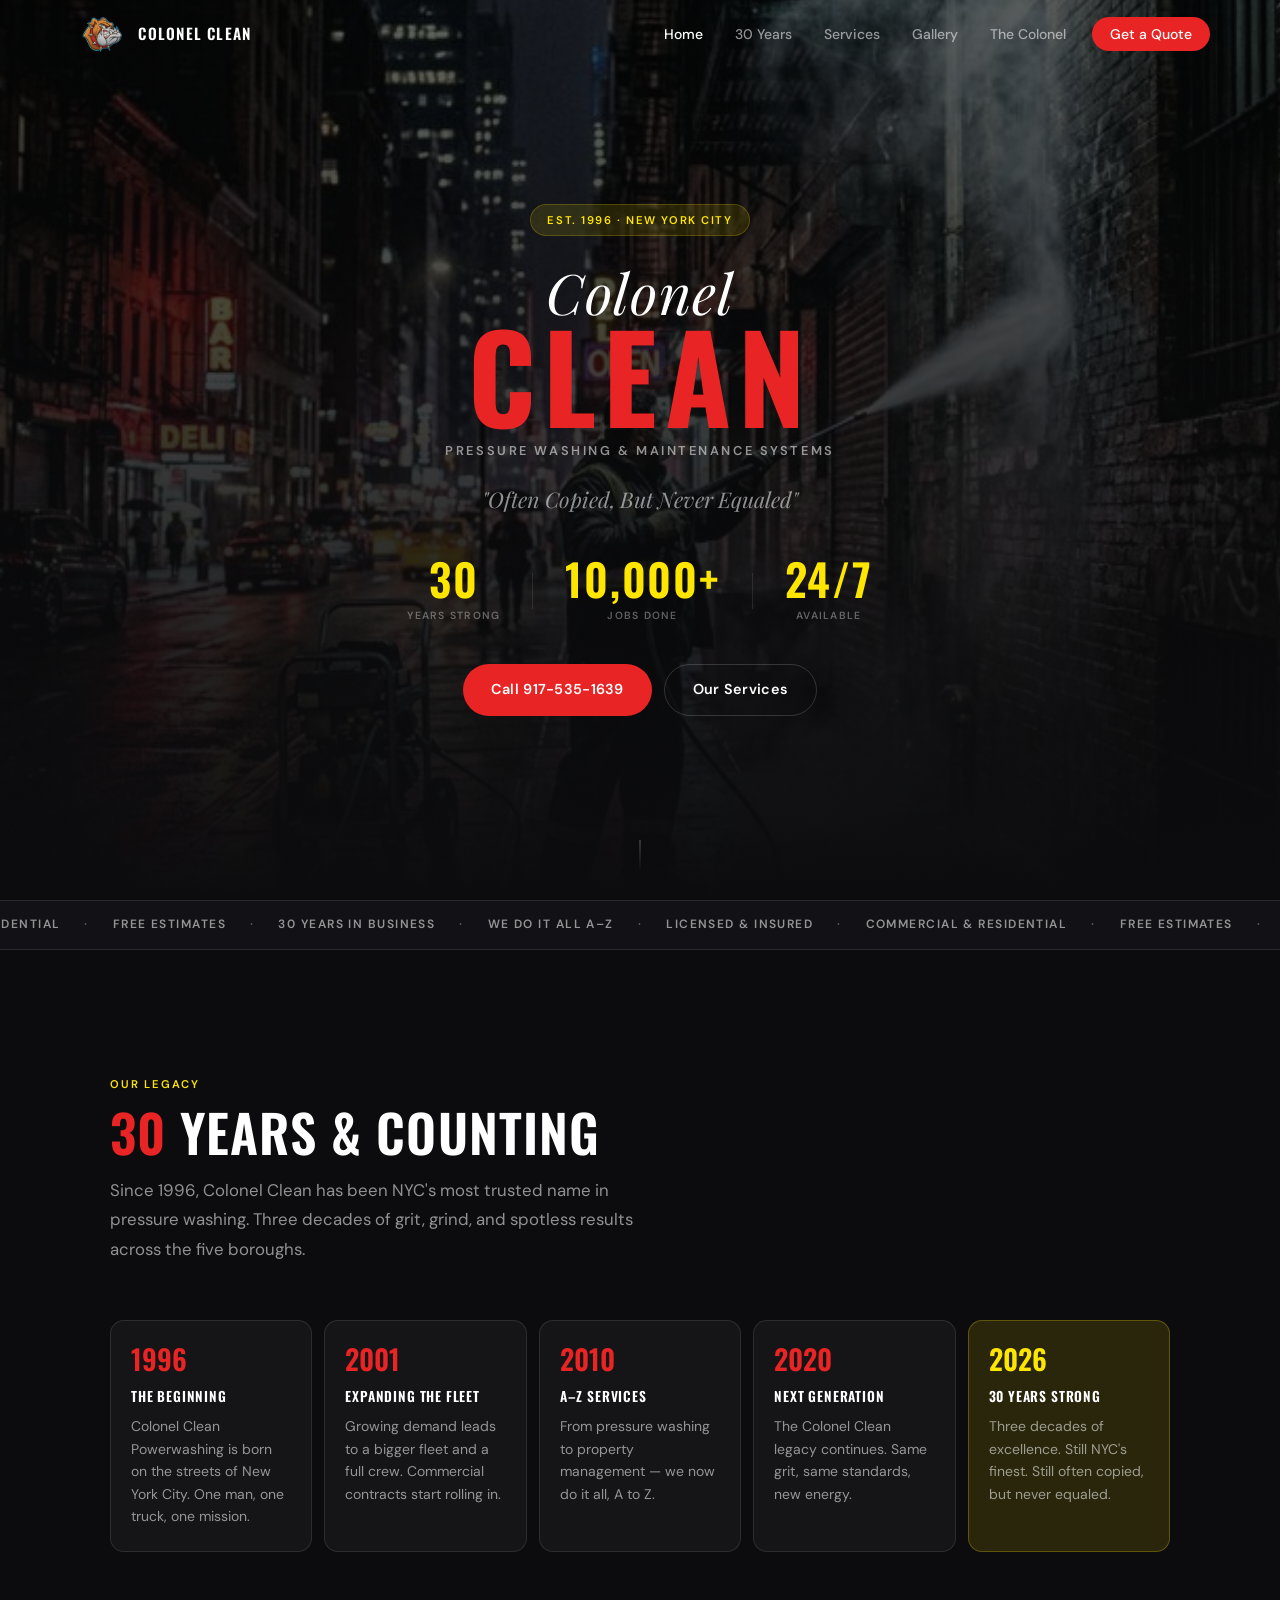
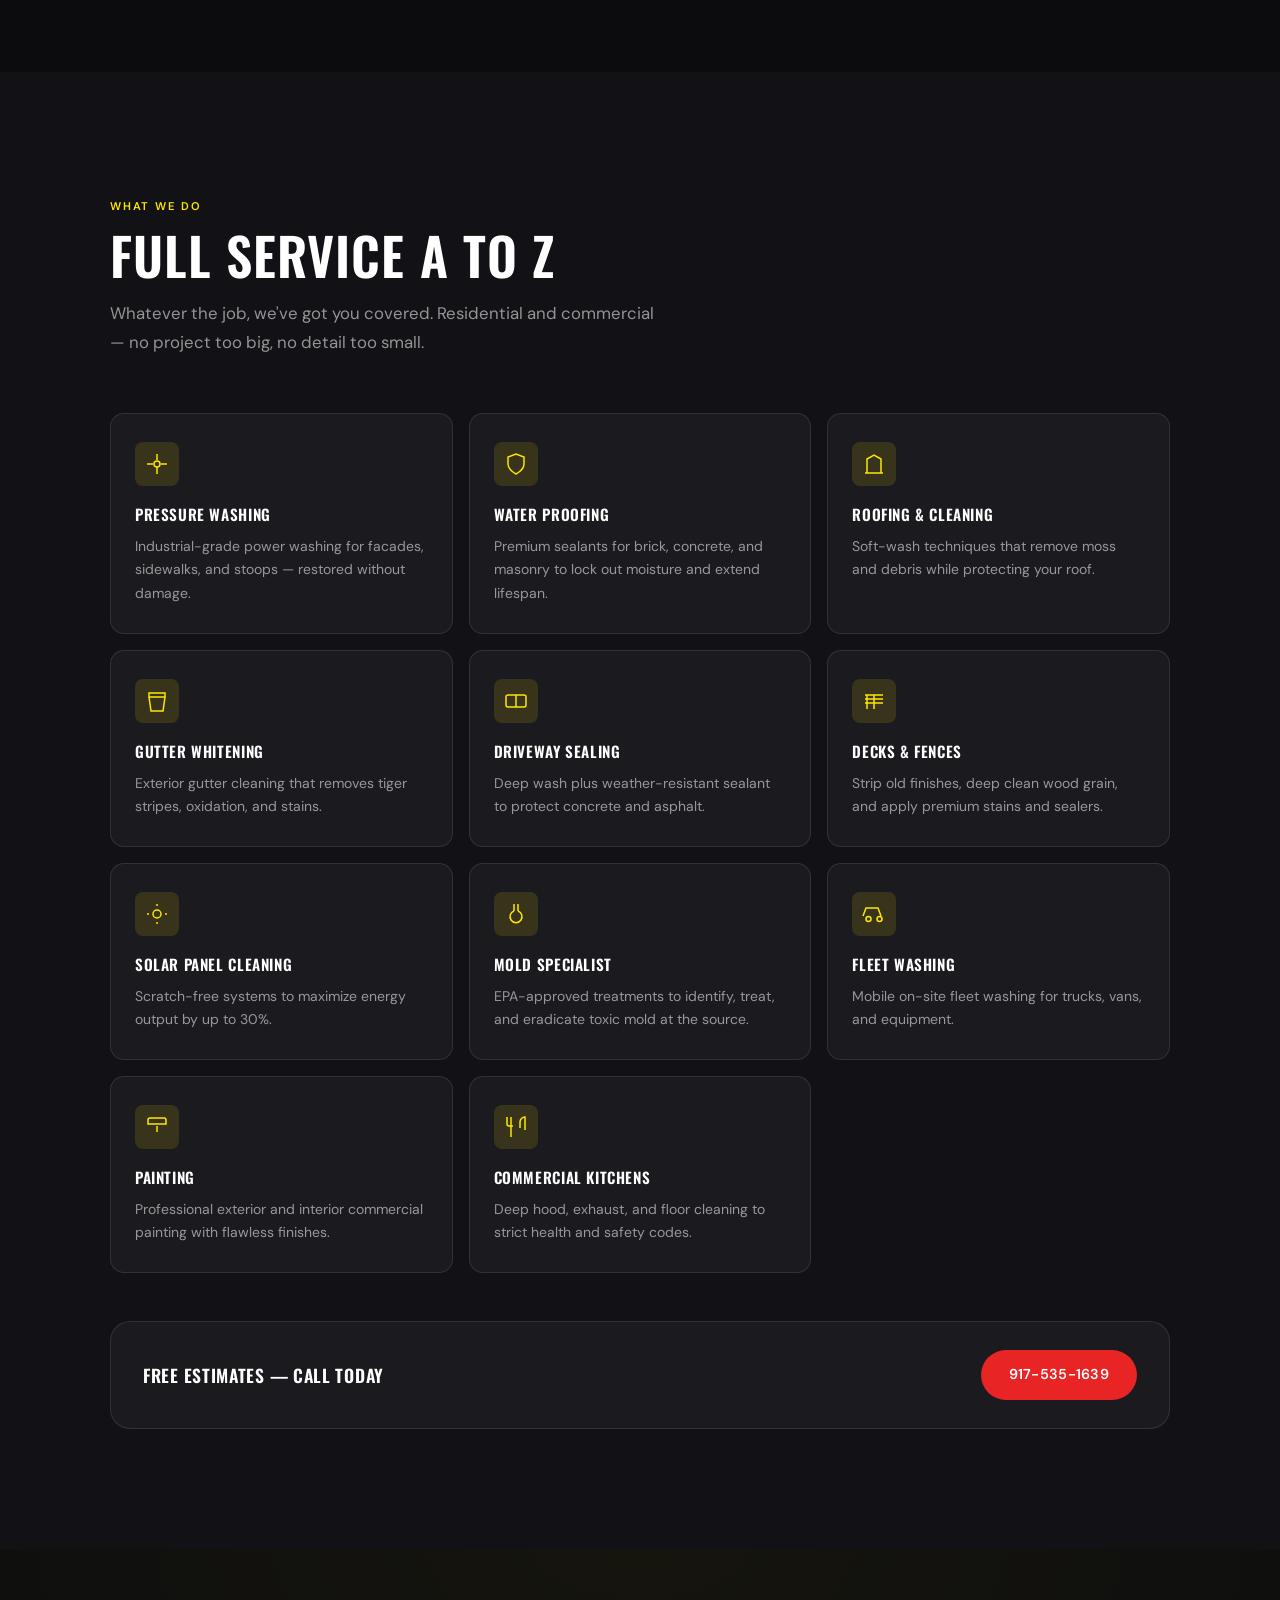
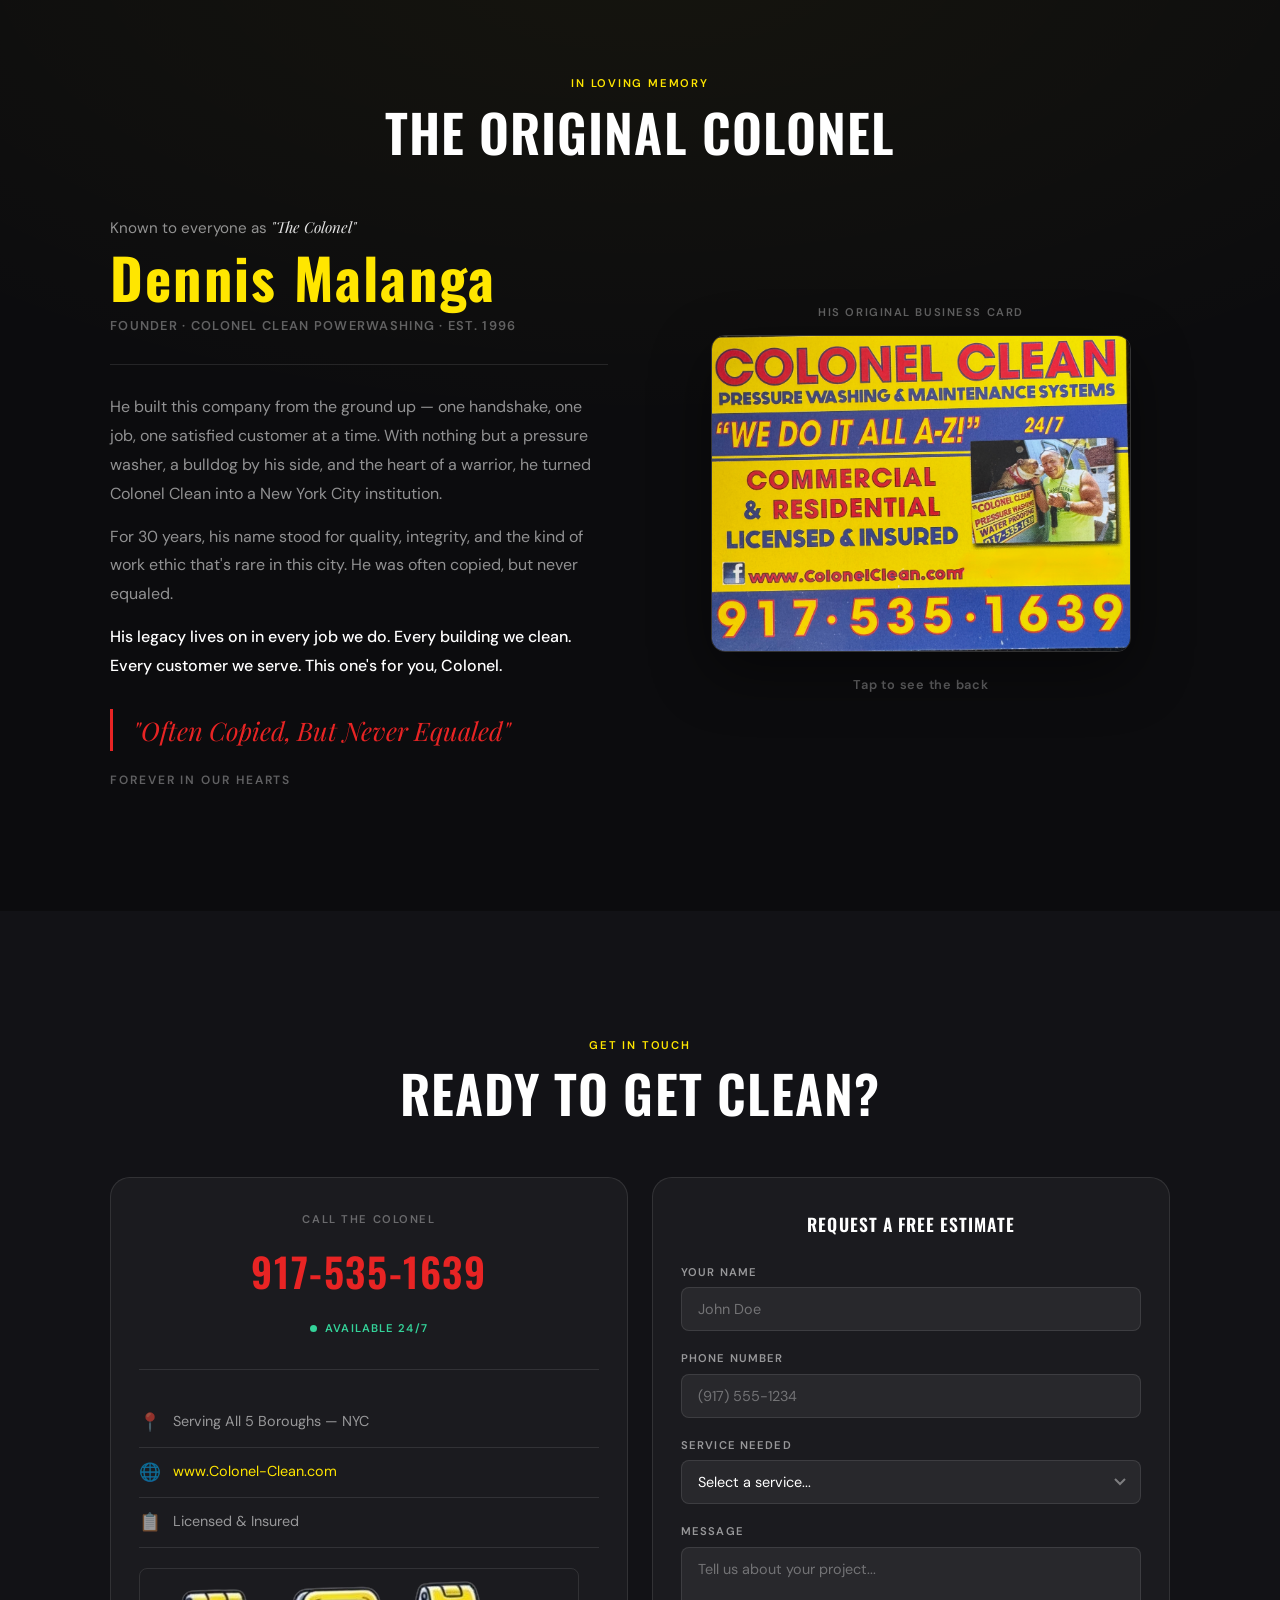
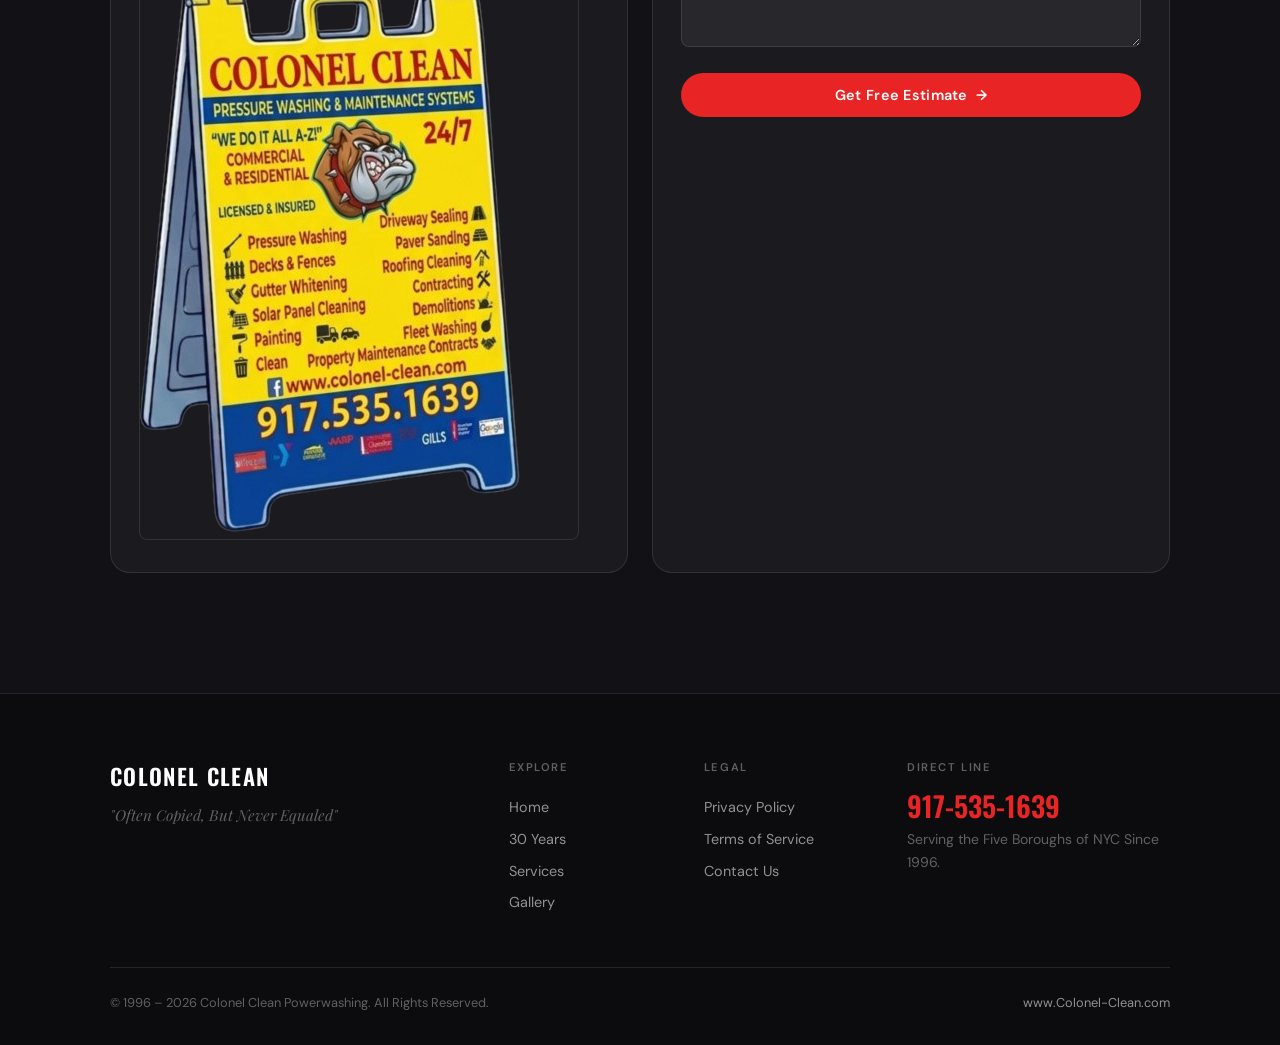
==== commit 1ea1bde3: "modified:   gallery.css 	modified:   gallery.html 	modified:   gallery.js 	modified:   index.html 	m" ====
--- a/index.html
+++ b/index.html
@@ -3,26 +3,20 @@
 <head>
     <meta charset="UTF-8">
     <meta name="viewport" content="width=device-width, initial-scale=1.0">
-    <meta name="theme-color" content="#0a0a0f">
+    <meta name="theme-color" content="#0c0c0e">
     <meta name="description" content="Colonel Clean Powerwashing — 30 Years of NYC's Most Trusted Pressure Washing, Water Proofing & Maintenance. Commercial & Residential. Licensed & Insured. Often Copied, But Never Equaled.">
     <title>Colonel Clean Powerwashing — 30 Years Strong | NYC's Finest</title>
     <link rel="stylesheet" href="style.css">
-    <link href="https://fonts.googleapis.com/css2?family=Playfair+Display:ital,wght@0,400;0,700;0,900;1,400;1,700&family=Oswald:wght@300;400;500;600;700&family=Inter:wght@300;400;500;600;700&family=Bebas+Neue&display=swap" rel="stylesheet">
+    <link href="https://fonts.googleapis.com/css2?family=DM+Sans:ital,opsz,wght@0,9..40,300;0,9..40,400;0,9..40,500;0,9..40,600;0,9..40,700;1,9..40,400&family=Oswald:wght@400;500;600;700&family=Playfair+Display:ital,wght@0,400;0,600;0,700;1,400;1,600&display=swap" rel="stylesheet">
 </head>
 <body>
-
-    <!-- Grain Texture Overlay -->
-    <div class="grain-overlay"></div>
-
-    <!-- Cursor Glow -->
-    <div class="cursor-glow" id="cursorGlow"></div>
 
     <!-- Loading Screen -->
     <div class="loader" id="loader">
         <div class="loader-inner">
             <img src="assets /logo-no-bg.png" alt="Colonel Clean" class="loader-logo">
             <div class="loader-bar"><div class="loader-progress"></div></div>
-            <p class="loader-text">EST. 1996 — NYC</p>
+            <p class="loader-text">Est. 1996 · New York City</p>
         </div>
     </div>
 
@@ -31,7 +25,7 @@
         <div class="nav-inner">
             <a href="#hero" class="nav-brand">
                 <img src="assets /logo-no-bg.png" alt="Colonel Clean" class="nav-logo">
-                <span class="nav-brand-text">COLONEL CLEAN</span>
+                <span class="nav-brand-text">Colonel Clean</span>
             </a>
             <button class="hamburger" id="hamburger" aria-label="Toggle navigation">
                 <span></span><span></span><span></span>
@@ -47,33 +41,26 @@
         </div>
     </nav>
 
-    <!-- ═══════════════════════════════════════ -->
-    <!--              HERO SECTION              -->
-    <!-- ═══════════════════════════════════════ -->
+    <!-- Hero -->
     <section class="hero" id="hero">
         <div class="hero-bg">
             <video autoplay loop muted playsinline class="hero-bg-video" id="heroVideo" poster="assets /hero-bg.png">
                 <source src="assets /cleaning-video-hero.mp4" type="video/mp4">
             </video>
             <div class="hero-overlay"></div>
-            <div class="hero-color-grade"></div>
-            <div class="hero-scanlines"></div>
-            <div class="hero-vignette"></div>
-        </div>
-        <div class="hero-particles" id="heroParticles"></div>
+        </div>
         <div class="hero-content">
             <div class="hero-badge animate-in">
-                <span class="badge-icon">★</span>
-                <span>EST. 1996 — NEW YORK CITY</span>
+                <span>Est. 1996 · New York City</span>
             </div>
             <h1 class="hero-title animate-in">
-                <span class="title-line title-serif">Colonel</span>
-                <span class="title-line title-bold">CLEAN</span>
+                <span class="title-serif">Colonel</span>
+                <span class="title-bold">Clean</span>
             </h1>
-            <p class="hero-subtitle animate-in">PRESSURE WASHING & MAINTENANCE SYSTEMS</p>
-            <div class="hero-tagline animate-in">
+            <p class="hero-subtitle animate-in">Pressure Washing & Maintenance Systems</p>
+            <p class="hero-tagline animate-in">
                 <span class="tagline-quote">"Often Copied, But Never Equaled"</span>
-            </div>
+            </p>
             <div class="hero-stats animate-in">
                 <div class="stat-item">
                     <span class="stat-number" data-target="30">0</span>
@@ -91,91 +78,81 @@
                 </div>
             </div>
             <div class="hero-ctas animate-in">
-                <a href="tel:9175351639" class="btn btn-primary">
-                    <span class="btn-icon">📞</span> Call Now — 917-535-1639
-                </a>
-                <a href="#services" class="btn btn-outline">
-                    See Our Work <span class="btn-arrow">→</span>
-                </a>
+                <a href="tel:9175351639" class="btn btn-primary">Call 917-535-1639</a>
+                <a href="#services" class="btn btn-outline">Our Services</a>
             </div>
         </div>
         <div class="hero-scroll-indicator">
-            <span>Scroll</span>
             <div class="scroll-line"></div>
         </div>
     </section>
 
-    <!-- ═══════════════════════════════════════ -->
-    <!--           MARQUEE STRIP                -->
-    <!-- ═══════════════════════════════════════ -->
-    <div class="marquee-strip">
-        <div class="marquee-track">
-            <span>★ WE DO IT ALL A-Z ★</span>
-            <span>COMMERCIAL & RESIDENTIAL</span>
-            <span>★ LICENSED & INSURED ★</span>
-            <span>FREE ESTIMATES</span>
-            <span>★ 30 YEARS IN BUSINESS ★</span>
-            <span>OFTEN COPIED, NEVER EQUALED</span>
-            <span>★ WE DO IT ALL A-Z ★</span>
-            <span>COMMERCIAL & RESIDENTIAL</span>
-            <span>★ LICENSED & INSURED ★</span>
-            <span>FREE ESTIMATES</span>
-            <span>★ 30 YEARS IN BUSINESS ★</span>
-            <span>OFTEN COPIED, NEVER EQUALED</span>
+    <!-- Trust Strip -->
+    <div class="trust-strip">
+        <div class="trust-track">
+            <span>Licensed & Insured</span>
+            <span class="trust-dot">·</span>
+            <span>Commercial & Residential</span>
+            <span class="trust-dot">·</span>
+            <span>Free Estimates</span>
+            <span class="trust-dot">·</span>
+            <span>30 Years in Business</span>
+            <span class="trust-dot">·</span>
+            <span>We Do It All A–Z</span>
+            <span class="trust-dot">·</span>
+            <span>Licensed & Insured</span>
+            <span class="trust-dot">·</span>
+            <span>Commercial & Residential</span>
+            <span class="trust-dot">·</span>
+            <span>Free Estimates</span>
+            <span class="trust-dot">·</span>
+            <span>30 Years in Business</span>
+            <span class="trust-dot">·</span>
+            <span>We Do It All A–Z</span>
         </div>
     </div>
 
-    <!-- ═══════════════════════════════════════ -->
-    <!--         30 YEARS LEGACY SECTION        -->
-    <!-- ═══════════════════════════════════════ -->
+    <!-- Legacy -->
     <section class="legacy-section" id="legacy">
         <div class="section-container">
-            <div class="legacy-header animate-in">
+            <div class="section-header animate-in">
                 <span class="section-eyebrow">Our Legacy</span>
-                <h2 class="section-heading">
-                    <span class="heading-accent">30</span> Years<br>
-                    <em class="heading-italic">& Counting</em>
-                </h2>
+                <h2 class="section-heading"><span class="heading-accent">30</span> Years & Counting</h2>
                 <p class="section-intro">Since 1996, Colonel Clean has been NYC's most trusted name in pressure washing. Three decades of grit, grind, and spotless results across the five boroughs.</p>
             </div>
 
             <div class="timeline">
-                <div class="timeline-item animate-in" data-year="1996">
-                    <div class="timeline-dot"></div>
+                <div class="timeline-item animate-in">
+                    <span class="timeline-year">1996</span>
                     <div class="timeline-content">
-                        <span class="timeline-year">1996</span>
                         <h3>The Beginning</h3>
                         <p>Colonel Clean Powerwashing is born on the streets of New York City. One man, one truck, one mission.</p>
                     </div>
                 </div>
-                <div class="timeline-item animate-in" data-year="2001">
-                    <div class="timeline-dot"></div>
+                <div class="timeline-item animate-in">
+                    <span class="timeline-year">2001</span>
                     <div class="timeline-content">
-                        <span class="timeline-year">2001</span>
                         <h3>Expanding the Fleet</h3>
                         <p>Growing demand leads to a bigger fleet and a full crew. Commercial contracts start rolling in.</p>
                     </div>
                 </div>
-                <div class="timeline-item animate-in" data-year="2010">
-                    <div class="timeline-dot"></div>
+                <div class="timeline-item animate-in">
+                    <span class="timeline-year">2010</span>
                     <div class="timeline-content">
-                        <span class="timeline-year">2010</span>
-                        <h3>A-Z Services</h3>
-                        <p>From pressure washing to property management, demolitions to solar panel cleaning — we now do it all, A to Z.</p>
-                    </div>
-                </div>
-                <div class="timeline-item animate-in" data-year="2020">
-                    <div class="timeline-dot"></div>
+                        <h3>A–Z Services</h3>
+                        <p>From pressure washing to property management — we now do it all, A to Z.</p>
+                    </div>
+                </div>
+                <div class="timeline-item animate-in">
+                    <span class="timeline-year">2020</span>
                     <div class="timeline-content">
-                        <span class="timeline-year">2020</span>
                         <h3>Next Generation</h3>
-                        <p>The Colonel Clean legacy continues. Same grit, same standards, new energy. The family business carries on.</p>
-                    </div>
-                </div>
-                <div class="timeline-item animate-in" data-year="2026">
-                    <div class="timeline-dot active"></div>
+                        <p>The Colonel Clean legacy continues. Same grit, same standards, new energy.</p>
+                    </div>
+                </div>
+                <div class="timeline-item animate-in timeline-item--active">
+                    <span class="timeline-year">2026</span>
                     <div class="timeline-content">
-                        <span class="timeline-year">2026</span>
                         <h3>30 Years Strong</h3>
                         <p>Three decades of excellence. Still NYC's finest. Still often copied, but never equaled.</p>
                     </div>
@@ -184,135 +161,135 @@
         </div>
     </section>
 
-    <!-- ═══════════════════════════════════════ -->
-    <!--           SERVICES SECTION             -->
-    <!-- ═══════════════════════════════════════ -->
+    <!-- Services -->
     <section class="services-section" id="services">
         <div class="section-container">
-            <div class="services-header animate-in">
+            <div class="section-header animate-in">
                 <span class="section-eyebrow">What We Do</span>
-                <h2 class="section-heading">
-                    Full Service<br>
-                    <em class="heading-italic">A to Z</em>
-                </h2>
+                <h2 class="section-heading">Full Service A to Z</h2>
                 <p class="section-intro">Whatever the job, we've got you covered. Residential and commercial — no project too big, no detail too small.</p>
             </div>
 
             <div class="services-grid">
-                <div class="service-card animate-in" data-service="pressure">
-                    <div class="service-icon"><svg xmlns="http://www.w3.org/2000/svg" width="40" height="40" viewBox="0 0 24 24" fill="none" stroke="currentColor" stroke-width="1.5" stroke-linecap="round" stroke-linejoin="round"><path d="M12 2v6"/><path d="M5.2 9.6L3 12l2.2 2.4"/><circle cx="12" cy="12" r="3"/><path d="M12 15v7"/><path d="M8 12H2"/><path d="M22 12h-6"/><path d="M16 8l2-2"/><path d="M8 8L6 6"/></svg></div>
+                <div class="service-card animate-in">
+                    <div class="service-icon"><svg xmlns="http://www.w3.org/2000/svg" width="24" height="24" viewBox="0 0 24 24" fill="none" stroke="currentColor" stroke-width="1.5"><path d="M12 2v6"/><circle cx="12" cy="12" r="3"/><path d="M12 15v7"/><path d="M8 12H2"/><path d="M22 12h-6"/></svg></div>
                     <h3>Pressure Washing</h3>
-                    <p>We utilize industrial-grade power washers to obliterate years of grime, dirt, and pollution. From massive commercial building facades to residential sidewalks and delicate stoops, we restore surfaces to their original, pristine condition without causing structural damage.</p>
-                </div>
-                <div class="service-card animate-in" data-service="waterproof">
-                    <div class="service-icon"><svg xmlns="http://www.w3.org/2000/svg" width="40" height="40" viewBox="0 0 24 24" fill="none" stroke="currentColor" stroke-width="1.5" stroke-linecap="round" stroke-linejoin="round"><path d="M12 22s8-4 8-10V5l-8-3-8 3v7c0 6 8 10 8 10z"/><path d="M9 12l2 2 4-4"/></svg></div>
+                    <p>Industrial-grade power washing for facades, sidewalks, and stoops — restored without damage.</p>
+                </div>
+                <div class="service-card animate-in">
+                    <div class="service-icon"><svg xmlns="http://www.w3.org/2000/svg" width="24" height="24" viewBox="0 0 24 24" fill="none" stroke="currentColor" stroke-width="1.5"><path d="M12 22s8-4 8-10V5l-8-3-8 3v7c0 6 8 10 8 10z"/></svg></div>
                     <h3>Water Proofing</h3>
-                    <p>New York weather is brutal. We apply premium, commercial-grade sealants to brick, concrete, and masonry to lock out moisture, prevent freezing/thawing damage, and drastically extend the lifespan of your property's exterior.</p>
-                </div>
-                <div class="service-card animate-in" data-service="roofing">
-                    <div class="service-icon"><svg xmlns="http://www.w3.org/2000/svg" width="40" height="40" viewBox="0 0 24 24" fill="none" stroke="currentColor" stroke-width="1.5" stroke-linecap="round" stroke-linejoin="round"><path d="M3 21h18"/><path d="M5 21V7l7-4 7 4v14"/><path d="M9 21v-6h6v6"/><path d="M9 9h.01"/><path d="M15 9h.01"/></svg></div>
+                    <p>Premium sealants for brick, concrete, and masonry to lock out moisture and extend lifespan.</p>
+                </div>
+                <div class="service-card animate-in">
+                    <div class="service-icon"><svg xmlns="http://www.w3.org/2000/svg" width="24" height="24" viewBox="0 0 24 24" fill="none" stroke="currentColor" stroke-width="1.5"><path d="M3 21h18"/><path d="M5 21V7l7-4 7 4v14"/></svg></div>
                     <h3>Roofing & Cleaning</h3>
-                    <p>A clean roof is a lasting roof. We safely remove moss, algae, and built-up debris using specialized soft-wash techniques that protect your shingles and membrane while ensuring optimal drainage and energy efficiency.</p>
-                </div>
-                <div class="service-card animate-in" data-service="gutter">
-                    <div class="service-icon"><svg xmlns="http://www.w3.org/2000/svg" width="40" height="40" viewBox="0 0 24 24" fill="none" stroke="currentColor" stroke-width="1.5" stroke-linecap="round" stroke-linejoin="round"><path d="M4 4h16v4H4z"/><path d="M4 8l2 14h12l2-14"/><path d="M12 8v8"/><path d="M8 8v6"/><path d="M16 8v6"/></svg></div>
+                    <p>Soft-wash techniques that remove moss and debris while protecting your roof.</p>
+                </div>
+                <div class="service-card animate-in">
+                    <div class="service-icon"><svg xmlns="http://www.w3.org/2000/svg" width="24" height="24" viewBox="0 0 24 24" fill="none" stroke="currentColor" stroke-width="1.5"><path d="M4 4h16v4H4z"/><path d="M4 8l2 14h12l2-14"/></svg></div>
                     <h3>Gutter Whitening</h3>
-                    <p>We don't just clear out the leaves; we scrub and treat the exterior of your gutters to remove stubborn "tiger stripes", oxidation, and stains, leaving them looking freshly installed and boosting your curb appeal.</p>
-                </div>
-                <div class="service-card animate-in" data-service="driveway">
-                    <div class="service-icon"><svg xmlns="http://www.w3.org/2000/svg" width="40" height="40" viewBox="0 0 24 24" fill="none" stroke="currentColor" stroke-width="1.5" stroke-linecap="round" stroke-linejoin="round"><rect x="2" y="6" width="20" height="12" rx="2"/><path d="M12 6v12"/><path d="M2 12h20"/><path d="M6 6v12"/><path d="M18 6v12"/></svg></div>
+                    <p>Exterior gutter cleaning that removes tiger stripes, oxidation, and stains.</p>
+                </div>
+                <div class="service-card animate-in">
+                    <div class="service-icon"><svg xmlns="http://www.w3.org/2000/svg" width="24" height="24" viewBox="0 0 24 24" fill="none" stroke="currentColor" stroke-width="1.5"><rect x="2" y="6" width="20" height="12" rx="2"/><path d="M12 6v12"/></svg></div>
                     <h3>Driveway Sealing</h3>
-                    <p>After a deep pressure wash, we apply a high-quality, weather-resistant sealant that protects your concrete or asphalt from oil spills, UV fading, and cracking, keeping your driveway looking flawless year-round.</p>
-                </div>
-                <div class="service-card animate-in" data-service="deck">
-                    <div class="service-icon"><svg xmlns="http://www.w3.org/2000/svg" width="40" height="40" viewBox="0 0 24 24" fill="none" stroke="currentColor" stroke-width="1.5" stroke-linecap="round" stroke-linejoin="round"><path d="M3 6h18"/><path d="M3 10h18"/><path d="M3 14h18"/><path d="M3 18h18"/><path d="M5 6v14"/><path d="M12 6v14"/><path d="M19 6v14"/></svg></div>
+                    <p>Deep wash plus weather-resistant sealant to protect concrete and asphalt.</p>
+                </div>
+                <div class="service-card animate-in">
+                    <div class="service-icon"><svg xmlns="http://www.w3.org/2000/svg" width="24" height="24" viewBox="0 0 24 24" fill="none" stroke="currentColor" stroke-width="1.5"><path d="M3 6h18"/><path d="M3 10h18"/><path d="M3 14h18"/><path d="M5 6v14"/><path d="M12 6v14"/></svg></div>
                     <h3>Decks & Fences</h3>
-                    <p>Bring your outdoor living spaces back to life. We carefully strip away old, flaking finishes, deep clean the wood grain, and apply premium stains and protective sealers to prevent rot and sun damage.</p>
-                </div>
-                <div class="service-card animate-in" data-service="solar">
-                    <div class="service-icon"><svg xmlns="http://www.w3.org/2000/svg" width="40" height="40" viewBox="0 0 24 24" fill="none" stroke="currentColor" stroke-width="1.5" stroke-linecap="round" stroke-linejoin="round"><circle cx="12" cy="12" r="4"/><path d="M12 2v2"/><path d="M12 20v2"/><path d="M4.93 4.93l1.41 1.41"/><path d="M17.66 17.66l1.41 1.41"/><path d="M2 12h2"/><path d="M20 12h2"/><path d="M6.34 17.66l-1.41 1.41"/><path d="M19.07 4.93l-1.41 1.41"/></svg></div>
+                    <p>Strip old finishes, deep clean wood grain, and apply premium stains and sealers.</p>
+                </div>
+                <div class="service-card animate-in">
+                    <div class="service-icon"><svg xmlns="http://www.w3.org/2000/svg" width="24" height="24" viewBox="0 0 24 24" fill="none" stroke="currentColor" stroke-width="1.5"><circle cx="12" cy="12" r="4"/><path d="M12 2v2"/><path d="M12 20v2"/><path d="M2 12h2"/><path d="M20 12h2"/></svg></div>
                     <h3>Solar Panel Cleaning</h3>
-                    <p>Dust and pollution can block sunlight and reduce your solar array's energy output by up to 30%. We use specialized, scratch-free water-fed pole systems to safely wash away grime and maximize your energy capture.</p>
-                </div>
-                <div class="service-card animate-in" data-service="mold">
-                    <div class="service-icon"><svg xmlns="http://www.w3.org/2000/svg" width="40" height="40" viewBox="0 0 24 24" fill="none" stroke="currentColor" stroke-width="1.5" stroke-linecap="round" stroke-linejoin="round"><path d="M10 2v7.31"/><path d="M14 9.3V1.99"/><path d="M8.5 2h7"/><path d="M8.5 9.3h7"/><path d="M14 9.3a6 6 0 1 1-4 0"/><path d="M7 21h10"/></svg></div>
+                    <p>Scratch-free systems to maximize energy output by up to 30%.</p>
+                </div>
+                <div class="service-card animate-in">
+                    <div class="service-icon"><svg xmlns="http://www.w3.org/2000/svg" width="24" height="24" viewBox="0 0 24 24" fill="none" stroke="currentColor" stroke-width="1.5"><path d="M10 2v7"/><path d="M14 9V2"/><path d="M14 9a6 6 0 1 1-4 0"/></svg></div>
                     <h3>Mold Specialist</h3>
-                    <p>Mold isn't just an eyesore; it's a health hazard. Our certified specialists identify, treat, and safely eradicate toxic mold and mildew at the source using EPA-approved antimicrobial treatments.</p>
-                </div>
-                <div class="service-card animate-in" data-service="fleet">
-                    <div class="service-icon"><svg xmlns="http://www.w3.org/2000/svg" width="40" height="40" viewBox="0 0 24 24" fill="none" stroke="currentColor" stroke-width="1.5" stroke-linecap="round" stroke-linejoin="round"><path d="M1 14l3-8h12l3 8"/><circle cx="6.5" cy="17" r="2.5"/><circle cx="17.5" cy="17" r="2.5"/><path d="M1 14h22"/><path d="M9 17h6"/><path d="M5 9V7"/><path d="M19 9V7"/></svg></div>
+                    <p>EPA-approved treatments to identify, treat, and eradicate toxic mold at the source.</p>
+                </div>
+                <div class="service-card animate-in">
+                    <div class="service-icon"><svg xmlns="http://www.w3.org/2000/svg" width="24" height="24" viewBox="0 0 24 24" fill="none" stroke="currentColor" stroke-width="1.5"><path d="M1 14l3-8h12l3 8"/><circle cx="6.5" cy="17" r="2.5"/><circle cx="17.5" cy="17" r="2.5"/></svg></div>
                     <h3>Fleet Washing</h3>
-                    <p>Your vehicles represent your brand. We offer mobile, on-site fleet washing for trucks, vans, and equipment. We remove road salt, grease, and exhaust soot, ensuring your fleet looks professional on the streets.</p>
-                </div>
-                <div class="service-card animate-in" data-service="painting">
-                    <div class="service-icon"><svg xmlns="http://www.w3.org/2000/svg" width="40" height="40" viewBox="0 0 24 24" fill="none" stroke="currentColor" stroke-width="1.5" stroke-linecap="round" stroke-linejoin="round"><path d="M19 3H5a2 2 0 0 0-2 2v4a2 2 0 0 0 2 2h14a2 2 0 0 0 2-2V5a2 2 0 0 0-2-2z"/><path d="M12 11v6"/><path d="M10 17h4"/><path d="M10 17v4"/><path d="M14 17v4"/></svg></div>
+                    <p>Mobile on-site fleet washing for trucks, vans, and equipment.</p>
+                </div>
+                <div class="service-card animate-in">
+                    <div class="service-icon"><svg xmlns="http://www.w3.org/2000/svg" width="24" height="24" viewBox="0 0 24 24" fill="none" stroke="currentColor" stroke-width="1.5"><path d="M19 3H5a2 2 0 0 0-2 2v4h18V5a2 2 0 0 0-2-2z"/><path d="M12 11v6"/></svg></div>
                     <h3>Painting</h3>
-                    <p>Beyond cleaning, we provide professional-grade painting services. From touching up exterior trim to full-scale interior commercial repaints, our precise, detail-oriented crew delivers a flawless, long-lasting finish.</p>
-                </div>
-                <div class="service-card animate-in" data-service="kitchen">
-                    <div class="service-icon"><svg xmlns="http://www.w3.org/2000/svg" width="40" height="40" viewBox="0 0 24 24" fill="none" stroke="currentColor" stroke-width="1.5" stroke-linecap="round" stroke-linejoin="round"><path d="M3 2v7c0 1.1.9 2 2 2h4a2 2 0 0 0 2-2V2"/><path d="M7 2v20"/><path d="M21 15V2v0a5 5 0 0 0-5 5v6c0 1.1.9 2 2 2h3"/><path d="M18 22V15"/></svg></div>
+                    <p>Professional exterior and interior commercial painting with flawless finishes.</p>
+                </div>
+                <div class="service-card animate-in">
+                    <div class="service-icon"><svg xmlns="http://www.w3.org/2000/svg" width="24" height="24" viewBox="0 0 24 24" fill="none" stroke="currentColor" stroke-width="1.5"><path d="M3 2v7c0 1.1.9 2 2 2h4"/><path d="M7 2v20"/><path d="M21 15V2a5 5 0 0 0-5 5v6"/></svg></div>
                     <h3>Commercial Kitchens</h3>
-                    <p>We tackle the grease and grime that standard cleaning misses. Our team deep cleans hoods, exhausts, and flooring to strict health and safety codes, reducing fire risks and ensuring your kitchen passes inspection.</p>
-                </div>
-            </div>
-
-            <div class="services-banner animate-in">
-                <div class="banner-content">
-                    <span class="banner-star">★</span>
-                    <span class="banner-text">FREE ESTIMATES — CALL TODAY</span>
-                    <span class="banner-star">★</span>
-                </div>
+                    <p>Deep hood, exhaust, and floor cleaning to strict health and safety codes.</p>
+                </div>
+            </div>
+
+            <div class="services-cta animate-in">
+                <p>Free estimates — call today</p>
+                <a href="tel:9175351639" class="btn btn-primary">917-535-1639</a>
             </div>
         </div>
     </section>
 
-    <!-- ═══════════════════════════════════════ -->
-    <!--          IN ACTION SECTION             -->
-    <!-- ═══════════════════════════════════════ -->
-
-    <!-- ═══════════════════════════════════════ -->
-    <!--         TRIBUTE SECTION                -->
-    <!-- ═══════════════════════════════════════ -->
+    <!-- Tribute — Enhanced -->
     <section class="tribute-section" id="tribute">
         <div class="section-container">
-            <div class="tribute-inner animate-in">
-                <div class="tribute-flame">
-                    <div class="flame-icon">🕯️</div>
-                </div>
-                <span class="section-eyebrow tribute-eyebrow">In Loving Memory</span>
-                <h2 class="tribute-heading">
-                    The Original<br>
-                    <span class="tribute-name">Dennis Malanga</span>
-                </h2>
-                <div class="tribute-card-display">
-                    <img src="assets /old-businesscard-front.jpg" alt="Colonel Clean Original Business Card" class="tribute-card-img">
-                </div>
-                <div class="tribute-text">
-                    <p>He built this company from the ground up — one handshake, one job, one satisfied customer at a time. With nothing but a pressure washer, a bulldog by his side, and the heart of a warrior, he turned Colonel Clean into a New York City institution.</p>
-                    <p>For 30 years, his name has stood for quality, integrity, and the kind of work ethic that's rare in this city. He was often copied, but never equaled.</p>
-                    <p class="tribute-closing">His legacy lives on in every job we do. Every building we clean. Every customer we serve. This one's for you, Colonel.</p>
-                </div>
-                <div class="tribute-quote">
-                    <blockquote>"Often Copied, But Never Equaled"</blockquote>
-                </div>
-                <div class="tribute-dates">
-                    <span>Forever in our hearts</span>
+            <div class="tribute-header animate-in">
+                <span class="section-eyebrow">In Loving Memory</span>
+                <h2 class="section-heading">The Original Colonel</h2>
+            </div>
+
+            <div class="tribute-grid">
+                <div class="tribute-content animate-in">
+                    <div class="tribute-identity">
+                        <p class="tribute-nickname">Known to everyone as <em>"The Colonel"</em></p>
+                        <h3 class="tribute-name">Dennis Malanga</h3>
+                        <p class="tribute-role">Founder · Colonel Clean Powerwashing · Est. 1996</p>
+                    </div>
+
+                    <div class="tribute-text">
+                        <p>He built this company from the ground up — one handshake, one job, one satisfied customer at a time. With nothing but a pressure washer, a bulldog by his side, and the heart of a warrior, he turned Colonel Clean into a New York City institution.</p>
+                        <p>For 30 years, his name stood for quality, integrity, and the kind of work ethic that's rare in this city. He was often copied, but never equaled.</p>
+                        <p class="tribute-closing">His legacy lives on in every job we do. Every building we clean. Every customer we serve. This one's for you, Colonel.</p>
+                    </div>
+
+                    <blockquote class="tribute-quote">"Often Copied, But Never Equaled"</blockquote>
+                    <p class="tribute-memorial">Forever in our hearts</p>
+                </div>
+
+                <div class="tribute-visual animate-in">
+                    <div class="tribute-cards">
+                        <p class="tribute-cards-label">His original business card</p>
+                        <div class="business-card-flip" id="businessCardFlip" tabindex="0" role="button" aria-label="Flip business card to see back">
+                            <div class="business-card-inner">
+                                <div class="business-card-face business-card-front">
+                                    <img src="assets /old-businesscard-front.jpg" alt="Colonel Clean original business card — front">
+                                </div>
+                                <div class="business-card-face business-card-back">
+                                    <img src="assets /old-businesscard-back.jpg" alt="Colonel Clean original business card — back">
+                                </div>
+                            </div>
+                        </div>
+                        <button type="button" class="card-flip-btn" id="cardFlipBtn" aria-pressed="false">
+                            <span class="flip-label-front">Tap to see the back</span>
+                            <span class="flip-label-back">Tap to see the front</span>
+                        </button>
+                    </div>
                 </div>
             </div>
         </div>
     </section>
 
-    <!-- ═══════════════════════════════════════ -->
-    <!--           CONTACT SECTION              -->
-    <!-- ═══════════════════════════════════════ -->
+    <!-- Contact -->
     <section class="contact-section" id="contact">
         <div class="section-container">
-            <div class="contact-header animate-in">
+            <div class="section-header animate-in">
                 <span class="section-eyebrow">Get In Touch</span>
-                <h2 class="section-heading">
-                    Ready to Get<br>
-                    <em class="heading-italic">Clean?</em>
-                </h2>
+                <h2 class="section-heading">Ready to Get Clean?</h2>
             </div>
 
             <div class="contact-grid">
@@ -322,7 +299,7 @@
                         <a href="tel:9175351639" class="contact-phone">917-535-1639</a>
                         <div class="contact-availability">
                             <span class="pulse-dot"></span>
-                            <span>AVAILABLE 24/7</span>
+                            <span>Available 24/7</span>
                         </div>
                     </div>
                     <div class="contact-details">
@@ -385,14 +362,12 @@
         </div>
     </section>
 
-    <!-- ═══════════════════════════════════════ -->
-    <!--              FOOTER                    -->
-    <!-- ═══════════════════════════════════════ -->
+    <!-- Footer -->
     <footer class="site-footer">
         <div class="section-container">
             <div class="footer-top">
                 <div class="footer-col-main">
-                    <span class="footer-brand-text">COLONEL CLEAN</span>
+                    <span class="footer-brand-text">Colonel Clean</span>
                     <p class="footer-tagline">"Often Copied, But Never Equaled"</p>
                 </div>
                 <div class="footer-col-links">
@@ -416,7 +391,6 @@
                     <p>Serving the Five Boroughs of NYC Since 1996.</p>
                 </div>
             </div>
-            
             <div class="footer-bottom-modern">
                 <div class="footer-copyright">
                     &copy; 1996 – <span id="current-year"></span> Colonel Clean Powerwashing. All Rights Reserved.
@@ -428,7 +402,6 @@
         </div>
     </footer>
 
-
     <script src="script.js"></script>
 </body>
 </html>
--- a/style.css
+++ b/style.css
@@ -1,67 +1,57 @@
 /* ═══════════════════════════════════════════════
-   COLONEL CLEAN — NYC DARK EDITORIAL MAGAZINE
+   COLONEL CLEAN — Modern Clean
    Est. 1996 — 30 Years Strong
    ═══════════════════════════════════════════════ */
 
-@import url('https://fonts.googleapis.com/css2?family=Playfair+Display:ital,wght@0,400;0,700;0,900;1,400;1,700&family=Oswald:wght@300;400;500;600;700&family=Inter:wght@300;400;500;600;700&family=Bebas+Neue&display=swap');
-
 /* ──── Design Tokens ──── */
 :root {
-    /* Colors */
-    --cc-black: #0a0a0f;
-    --cc-dark: #0e0e16;
-    --cc-dark-2: #141420;
-    --cc-dark-3: #1a1a2e;
+    --cc-black: #0c0c0e;
+    --cc-dark: #121216;
+    --cc-dark-2: #18181f;
+    --cc-dark-3: #1f1f28;
+    --cc-surface: rgba(255, 255, 255, 0.04);
+    --cc-surface-hover: rgba(255, 255, 255, 0.07);
+    --cc-border: rgba(255, 255, 255, 0.1);
+    --cc-border-strong: rgba(255, 255, 255, 0.16);
     --cc-yellow: #ffe600;
-    --cc-yellow-soft: #ffd900;
-    --cc-yellow-glow: rgba(255, 230, 0, 0.3);
-    --cc-red: #ff2d2d;
-    --cc-red-dark: #cc0000;
-    --cc-red-glow: rgba(255, 45, 45, 0.4);
+    --cc-yellow-soft: rgba(255, 230, 0, 0.12);
+    --cc-red: #e82424;
+    --cc-red-soft: rgba(232, 36, 36, 0.12);
+    --cc-white: #ffffff;
+    --cc-text: rgba(255, 255, 255, 0.88);
+    --cc-text-muted: rgba(255, 255, 255, 0.55);
+    --cc-text-subtle: rgba(255, 255, 255, 0.35);
+    --cc-green: #34d399;
     --cc-blue: #1b3a9e;
     --cc-blue-bright: #2d5af0;
+    --cc-grey-200: rgba(255, 255, 255, 0.7);
+    --cc-grey-300: rgba(255, 255, 255, 0.5);
+    --cc-grey-400: rgba(255, 255, 255, 0.3);
+    --cc-grey-500: rgba(255, 255, 255, 0.15);
+    --cc-grey-600: rgba(255, 255, 255, 0.08);
+    --cc-grey-700: rgba(255, 255, 255, 0.04);
+    --cc-yellow-glow: rgba(255, 230, 0, 0.3);
+    --cc-red-glow: rgba(232, 36, 36, 0.35);
     --cc-blue-glow: rgba(45, 90, 240, 0.3);
-    --cc-white: #ffffff;
-    --cc-grey-100: rgba(255,255,255,0.95);
-    --cc-grey-200: rgba(255,255,255,0.7);
-    --cc-grey-300: rgba(255,255,255,0.5);
-    --cc-grey-400: rgba(255,255,255,0.3);
-    --cc-grey-500: rgba(255,255,255,0.15);
-    --cc-grey-600: rgba(255,255,255,0.08);
-    --cc-grey-700: rgba(255,255,255,0.04);
-    --cc-green: #00ff88;
-
-    /* Typography */
-    --font-display: 'Playfair Display', 'Georgia', serif;
-    --font-heading: 'Oswald', 'Impact', sans-serif;
-    --font-accent: 'Bebas Neue', 'Impact', sans-serif;
-    --font-body: 'Inter', 'Helvetica Neue', Arial, sans-serif;
-
-    /* Spacing */
-    --section-pad: clamp(60px, 10vw, 120px);
-    --container-max: 1200px;
-    --container-pad: clamp(16px, 4vw, 40px);
-
-    /* Radius */
-    --radius-xs: 6px;
-    --radius-sm: 10px;
-    --radius-md: 16px;
-    --radius-lg: 24px;
-    --radius-xl: 32px;
-
-    /* Shadows */
-    --shadow-sm: 0 2px 8px rgba(0,0,0,0.3);
-    --shadow-md: 0 8px 32px rgba(0,0,0,0.4);
-    --shadow-lg: 0 16px 64px rgba(0,0,0,0.5);
-    --shadow-glow-yellow: 0 0 30px var(--cc-yellow-glow);
-    --shadow-glow-red: 0 0 30px var(--cc-red-glow);
-    --shadow-glow-blue: 0 0 30px var(--cc-blue-glow);
-
-    /* Transitions */
+    --shadow-lg: 0 16px 64px rgba(0, 0, 0, 0.5);
+
+    --font-display: 'Playfair Display', Georgia, serif;
+    --font-heading: 'Oswald', sans-serif;
+    --font-accent: 'Oswald', sans-serif;
+    --font-body: 'DM Sans', system-ui, sans-serif;
     --ease-out: cubic-bezier(0.25, 0.46, 0.45, 0.94);
-    --ease-spring: cubic-bezier(0.34, 1.56, 0.64, 1);
-    --transition: 0.35s var(--ease-out);
-    --transition-slow: 0.6s var(--ease-out);
+
+    --section-pad: clamp(72px, 10vw, 120px);
+    --container-max: 1140px;
+    --container-pad: clamp(20px, 4vw, 40px);
+
+    --radius-sm: 8px;
+    --radius-md: 14px;
+    --radius-lg: 20px;
+    --radius-xl: 28px;
+
+    --ease: cubic-bezier(0.25, 0.46, 0.45, 0.94);
+    --transition: 0.3s var(--ease);
 }
 
 /* ──── Reset ──── */
@@ -70,16 +60,14 @@
 html {
     scroll-behavior: smooth;
     scroll-padding-top: 80px;
-    scrollbar-width: thin;
-    scrollbar-color: var(--cc-dark-3) var(--cc-black);
 }
 
 body {
     background: var(--cc-black);
-    color: var(--cc-grey-200);
+    color: var(--cc-text);
     font-family: var(--font-body);
     font-size: 16px;
-    line-height: 1.7;
+    line-height: 1.65;
     min-height: 100vh;
     overflow-x: hidden;
     -webkit-font-smoothing: antialiased;
@@ -90,52 +78,27 @@
     text-decoration: none;
     transition: color var(--transition);
 }
-a:hover { color: var(--cc-red); }
+a:hover { color: var(--cc-white); }
 
 img { max-width: 100%; height: auto; display: block; }
 
 ::selection {
     background: var(--cc-red);
-    color: var(--cc-yellow);
-}
-
-/* ──── Grain Overlay ──── */
+    color: var(--cc-white);
+}
+
+/* Gallery page compat */
 .grain-overlay {
     position: fixed;
     inset: 0;
     pointer-events: none;
     z-index: 10000;
-    opacity: 0.03;
+    opacity: 0.025;
     background-image: url("data:image/svg+xml,%3Csvg viewBox='0 0 256 256' xmlns='http://www.w3.org/2000/svg'%3E%3Cfilter id='noise'%3E%3CfeTurbulence type='fractalNoise' baseFrequency='0.85' numOctaves='4' stitchTiles='stitch'/%3E%3C/filter%3E%3Crect width='100%25' height='100%25' filter='url(%23noise)'/%3E%3C/svg%3E");
     background-repeat: repeat;
     background-size: 200px;
 }
 
-/* ──── Cursor Glow ──── */
-.cursor-glow {
-    position: fixed;
-    width: 400px;
-    height: 400px;
-    border-radius: 50%;
-    background: radial-gradient(circle, var(--cc-yellow-glow) 0%, transparent 70%);
-    pointer-events: none;
-    z-index: 1;
-    opacity: 0;
-    transform: translate(-50%, -50%);
-    transition: opacity 0.5s ease;
-    mix-blend-mode: soft-light;
-}
-
-/* ──── Custom Scrollbar ──── */
-::-webkit-scrollbar { width: 8px; }
-::-webkit-scrollbar-track { background: var(--cc-black); }
-::-webkit-scrollbar-thumb {
-    background: var(--cc-dark-3);
-    border-radius: 4px;
-}
-::-webkit-scrollbar-thumb:hover { background: var(--cc-blue); }
-
-/* ──── Utility ──── */
 .section-container {
     max-width: var(--container-max);
     width: 100%;
@@ -146,8 +109,8 @@
 /* ──── Animations ──── */
 .animate-in {
     opacity: 0;
-    transform: translateY(40px);
-    transition: opacity 0.8s var(--ease-out), transform 0.8s var(--ease-out);
+    transform: translateY(24px);
+    transition: opacity 0.7s var(--ease), transform 0.7s var(--ease);
 }
 .animate-in.visible {
     opacity: 1;
@@ -165,50 +128,41 @@
     display: flex;
     align-items: center;
     justify-content: center;
-    transition: opacity 0.6s ease, visibility 0.6s ease;
+    transition: opacity 0.5s ease, visibility 0.5s ease;
 }
 .loader.hidden {
     opacity: 0;
     visibility: hidden;
     pointer-events: none;
 }
-.loader-inner {
-    text-align: center;
-}
+.loader-inner { text-align: center; }
 .loader-logo {
-    width: 120px;
-    margin: 0 auto 24px;
-    animation: pulse 1.5s ease-in-out infinite;
-}
-@keyframes pulse {
-    0%, 100% { transform: scale(1); opacity: 0.8; }
-    50% { transform: scale(1.05); opacity: 1; }
+    width: 88px;
+    margin: 0 auto 20px;
 }
 .loader-bar {
-    width: 200px;
-    height: 3px;
-    background: var(--cc-grey-600);
-    border-radius: 3px;
+    width: 160px;
+    height: 2px;
+    background: var(--cc-border);
+    border-radius: 2px;
     overflow: hidden;
     margin: 0 auto;
 }
 .loader-progress {
     width: 0%;
     height: 100%;
-    background: linear-gradient(90deg, var(--cc-red), var(--cc-yellow));
-    border-radius: 3px;
-    animation: loadProgress 2s ease-in-out forwards;
+    background: var(--cc-yellow);
+    animation: loadProgress 1.8s var(--ease) forwards;
 }
 @keyframes loadProgress {
-    0% { width: 0%; }
-    100% { width: 100%; }
+    to { width: 100%; }
 }
 .loader-text {
-    margin-top: 16px;
-    font-family: var(--font-accent);
-    font-size: 0.85rem;
-    letter-spacing: 6px;
-    color: var(--cc-grey-400);
+    margin-top: 14px;
+    font-size: 0.75rem;
+    letter-spacing: 0.12em;
+    text-transform: uppercase;
+    color: var(--cc-text-subtle);
 }
 
 /* ═══════════════════════════════════════
@@ -221,13 +175,13 @@
     right: 0;
     z-index: 9990;
     padding: 0 24px;
-    transition: background var(--transition), box-shadow var(--transition), padding var(--transition);
+    transition: background var(--transition), box-shadow var(--transition);
 }
 .navbar.scrolled {
-    background: rgba(10, 10, 15, 0.85);
-    backdrop-filter: blur(20px);
-    -webkit-backdrop-filter: blur(20px);
-    box-shadow: 0 1px 0 var(--cc-grey-600);
+    background: rgba(12, 12, 14, 0.88);
+    backdrop-filter: blur(16px);
+    -webkit-backdrop-filter: blur(16px);
+    border-bottom: 1px solid var(--cc-border);
 }
 .nav-inner {
     max-width: var(--container-max);
@@ -235,29 +189,24 @@
     display: flex;
     align-items: center;
     justify-content: space-between;
-    height: 72px;
+    height: 68px;
 }
 .nav-brand {
     display: flex;
     align-items: center;
-    gap: 12px;
+    gap: 10px;
     color: var(--cc-white) !important;
 }
-.nav-logo {
-    height: 44px;
-    width: auto;
-    transition: transform var(--transition);
-}
-.nav-logo:hover { transform: rotate(-5deg) scale(1.1); }
+.nav-logo { height: 38px; width: auto; }
 .nav-brand-text {
     font-family: var(--font-heading);
-    font-size: 1.1rem;
-    font-weight: 700;
-    letter-spacing: 3px;
-    color: var(--cc-red);
-}
-
-/* Hamburger */
+    font-size: 0.95rem;
+    font-weight: 600;
+    letter-spacing: 0.08em;
+    text-transform: uppercase;
+    color: var(--cc-white);
+}
+
 .hamburger {
     display: none;
     background: none;
@@ -268,70 +217,45 @@
 }
 .hamburger span {
     display: block;
-    width: 28px;
+    width: 24px;
     height: 2px;
     background: var(--cc-white);
-    margin: 6px 0;
+    margin: 5px 0;
     transition: var(--transition);
     border-radius: 2px;
 }
-.hamburger.active span:nth-child(1) {
-    transform: rotate(45deg) translate(5px, 6px);
-}
+.hamburger.active span:nth-child(1) { transform: rotate(45deg) translate(5px, 5px); }
 .hamburger.active span:nth-child(2) { opacity: 0; }
-.hamburger.active span:nth-child(3) {
-    transform: rotate(-45deg) translate(5px, -6px);
-}
+.hamburger.active span:nth-child(3) { transform: rotate(-45deg) translate(5px, -5px); }
 
 .nav-links {
     display: flex;
     list-style: none;
-    gap: 8px;
+    gap: 4px;
     align-items: center;
 }
 .nav-link {
-    font-family: var(--font-heading);
-    font-size: 0.85rem;
-    font-weight: 400;
-    letter-spacing: 2px;
-    text-transform: uppercase;
-    color: var(--cc-grey-300) !important;
-    padding: 8px 16px;
-    border-radius: var(--radius-xs);
+    font-size: 0.875rem;
+    font-weight: 500;
+    color: var(--cc-text-muted) !important;
+    padding: 8px 14px;
+    border-radius: var(--radius-sm);
     transition: color var(--transition), background var(--transition);
-    position: relative;
 }
 .nav-link:hover,
 .nav-link.active {
     color: var(--cc-white) !important;
 }
-.nav-link::after {
-    content: '';
-    position: absolute;
-    bottom: 0;
-    left: 50%;
-    width: 0;
-    height: 2px;
-    background: var(--cc-red);
-    transition: width var(--transition), left var(--transition);
-}
-.nav-link:hover::after,
-.nav-link.active::after {
-    width: 100%;
-    left: 0;
-}
 .nav-link.cta-nav {
     background: var(--cc-red);
     color: var(--cc-white) !important;
-    padding: 8px 20px;
-    border-radius: 50px;
-    font-weight: 500;
-}
-.nav-link.cta-nav::after { display: none; }
+    padding: 8px 18px;
+    border-radius: 999px;
+    margin-left: 8px;
+}
 .nav-link.cta-nav:hover {
     background: var(--cc-yellow);
     color: var(--cc-black) !important;
-    transform: scale(1.05);
 }
 
 /* ═══════════════════════════════════════
@@ -351,264 +275,137 @@
     inset: 0;
     z-index: 0;
 }
-/* Hero Video */
 .hero-bg-video {
     width: 100%;
     height: 100%;
     object-fit: cover;
-    transform: scale(1.15);
-    filter: saturate(0.8) contrast(1.15) brightness(0.95);
-    animation: heroKenBurns 25s ease-in-out infinite alternate;
-}
-@keyframes heroKenBurns {
-    0% { transform: scale(1.15) translate(0, 0); }
-    33% { transform: scale(1.2) translate(-1%, -0.5%); }
-    66% { transform: scale(1.18) translate(0.5%, -1%); }
-    100% { transform: scale(1.22) translate(-0.5%, 0.5%); }
-}
-
-/* Dark gradient overlay */
+    transform: scale(1.05);
+    filter: brightness(0.55) saturate(0.85);
+}
 .hero-overlay {
     position: absolute;
     inset: 0;
     background: linear-gradient(
         180deg,
-        rgba(10,10,15,0.45) 0%,
-        rgba(10,10,15,0.6) 30%,
-        rgba(10,10,15,0.8) 65%,
+        rgba(12, 12, 14, 0.3) 0%,
+        rgba(12, 12, 14, 0.65) 50%,
         var(--cc-black) 100%
     );
     z-index: 1;
 }
 
-/* Cinematic teal-orange color grade */
-.hero-color-grade {
-    position: absolute;
-    inset: 0;
-    background: linear-gradient(
-        135deg,
-        rgba(0, 60, 80, 0.15) 0%,
-        transparent 40%,
-        transparent 60%,
-        rgba(180, 80, 20, 0.12) 100%
-    );
-    mix-blend-mode: color;
-    z-index: 2;
-    pointer-events: none;
-}
-
-/* Subtle scanline texture */
-.hero-scanlines {
-    position: absolute;
-    inset: 0;
-    background: repeating-linear-gradient(
-        0deg,
-        transparent,
-        transparent 2px,
-        rgba(0, 0, 0, 0.06) 2px,
-        rgba(0, 0, 0, 0.06) 4px
-    );
-    z-index: 3;
-    pointer-events: none;
-    opacity: 0.5;
-}
-
-/* Vignette effect */
-.hero-vignette {
-    position: absolute;
-    inset: 0;
-    background: radial-gradient(
-        ellipse at center,
-        transparent 35%,
-        rgba(10, 10, 15, 0.5) 75%,
-        rgba(10, 10, 15, 0.85) 100%
-    );
-    z-index: 4;
-    pointer-events: none;
-}
-
-/* Particles container */
-.hero-particles {
-    position: absolute;
-    inset: 0;
-    z-index: 5;
-    pointer-events: none;
-}
-.particle {
-    position: absolute;
-    border-radius: 50%;
-    background: var(--cc-yellow);
-    opacity: 0;
-    animation: particleFloat 6s ease-in-out infinite;
-}
-@keyframes particleFloat {
-    0% { opacity: 0; transform: translateY(0) scale(0); }
-    20% { opacity: 0.6; transform: translateY(-20px) scale(1); }
-    80% { opacity: 0.3; transform: translateY(-100px) scale(0.5); }
-    100% { opacity: 0; transform: translateY(-150px) scale(0); }
-}
-
 .hero-content {
     position: relative;
-    z-index: 6;
+    z-index: 2;
     text-align: center;
-    padding: 0 var(--container-pad);
-    max-width: 900px;
-    /* Dark backdrop for text readability over bright video */
-    background: radial-gradient(
-        ellipse at center,
-        rgba(10, 10, 15, 0.5) 0%,
-        rgba(10, 10, 15, 0.25) 40%,
-        transparent 70%
-    );
-    padding: 60px var(--container-pad);
+    padding: 100px var(--container-pad) 80px;
+    max-width: 820px;
 }
 
 .hero-badge {
-    display: inline-flex;
-    align-items: center;
-    gap: 10px;
-    background: var(--cc-grey-600);
-    border: 1px solid var(--cc-grey-500);
-    border-radius: 50px;
-    padding: 8px 24px;
-    margin-bottom: 24px;
-    font-family: var(--font-heading);
-    font-size: 0.8rem;
-    letter-spacing: 4px;
+    display: inline-block;
+    font-size: 0.7rem;
+    font-weight: 600;
+    letter-spacing: 0.14em;
+    text-transform: uppercase;
     color: var(--cc-yellow);
-    text-transform: uppercase;
-    backdrop-filter: blur(10px);
-}
-.badge-icon {
-    font-size: 1rem;
-    animation: spin 4s linear infinite;
-}
-@keyframes spin {
-    from { transform: rotate(0deg); }
-    to { transform: rotate(360deg); }
-}
-
-.hero-title {
-    margin-bottom: 12px;
-}
-.title-line {
+    background: var(--cc-yellow-soft);
+    border: 1px solid rgba(255, 230, 0, 0.2);
+    border-radius: 999px;
+    padding: 6px 16px;
+    margin-bottom: 28px;
+}
+
+.hero-title { margin-bottom: 12px; }
+.title-serif {
     display: block;
-}
-.title-serif {
     font-family: var(--font-display);
     font-weight: 400;
     font-style: italic;
-    font-size: clamp(2.5rem, 7vw, 5.5rem);
-    color: var(--cc-grey-100);
+    font-size: clamp(2rem, 5vw, 3.5rem);
+    color: var(--cc-white);
+    line-height: 1;
+    letter-spacing: 0.02em;
+}
+.title-bold {
+    display: block;
+    font-family: var(--font-heading);
+    font-weight: 700;
+    font-size: clamp(3.5rem, 12vw, 7.5rem);
+    color: var(--cc-red);
     line-height: 0.9;
-    letter-spacing: 2px;
-}
-.title-bold {
-    font-family: var(--font-heading);
-    font-weight: 700;
-    font-size: clamp(4rem, 14vw, 10rem);
-    color: var(--cc-red);
-    line-height: 0.85;
-    letter-spacing: 8px;
-    text-shadow: 0 0 60px var(--cc-red-glow), 0 0 120px rgba(255,45,45,0.15);
-    animation: heroGlow 4s ease-in-out infinite alternate;
-}
-@keyframes heroGlow {
-    0% { text-shadow: 0 0 40px var(--cc-red-glow), 0 0 80px rgba(255,45,45,0.1); }
-    100% { text-shadow: 0 0 80px var(--cc-red-glow), 0 0 160px rgba(255,45,45,0.2); }
+    letter-spacing: 0.06em;
+    text-transform: uppercase;
 }
 
 .hero-subtitle {
-    font-family: var(--font-heading);
-    font-size: clamp(0.75rem, 2vw, 1rem);
-    letter-spacing: 8px;
-    color: var(--cc-yellow);
+    font-size: 0.8rem;
+    font-weight: 600;
+    letter-spacing: 0.2em;
+    text-transform: uppercase;
+    color: var(--cc-text-muted);
     margin-bottom: 20px;
-    text-shadow: 0 0 20px var(--cc-yellow-glow);
-}
-
-.hero-tagline {
-    margin-bottom: 40px;
-}
+}
+
+.hero-tagline { margin-bottom: 40px; }
 .tagline-quote {
     font-family: var(--font-display);
     font-style: italic;
-    font-size: clamp(1rem, 2.5vw, 1.5rem);
-    color: var(--cc-grey-300);
-    line-height: 1.5;
-}
-
-/* Hero Stats */
+    font-size: clamp(1rem, 2.5vw, 1.35rem);
+    color: var(--cc-text-muted);
+}
+
 .hero-stats {
     display: flex;
     align-items: center;
     justify-content: center;
     gap: 32px;
-    margin-bottom: 48px;
+    margin-bottom: 40px;
     flex-wrap: wrap;
 }
-.stat-item {
-    text-align: center;
-}
+.stat-item { text-align: center; }
 .stat-number {
     display: block;
-    font-family: var(--font-accent);
-    font-size: clamp(2.5rem, 5vw, 3.5rem);
+    font-family: var(--font-heading);
+    font-size: clamp(2rem, 4vw, 2.75rem);
+    font-weight: 600;
     color: var(--cc-yellow);
     line-height: 1;
-    letter-spacing: 2px;
-    text-shadow: 0 0 20px var(--cc-yellow-glow);
-}
-.stat-number.twenty-four {
-    font-size: clamp(2rem, 4vw, 2.8rem);
+    letter-spacing: 0.04em;
 }
 .stat-label {
     display: block;
-    font-family: var(--font-heading);
-    font-size: 0.7rem;
-    letter-spacing: 3px;
-    text-transform: uppercase;
-    color: var(--cc-grey-400);
-    margin-top: 4px;
+    font-size: 0.65rem;
+    font-weight: 600;
+    letter-spacing: 0.12em;
+    text-transform: uppercase;
+    color: var(--cc-text-subtle);
+    margin-top: 6px;
 }
 .stat-divider {
     width: 1px;
-    height: 40px;
-    background: var(--cc-grey-500);
-}
-
-/* Hero CTAs */
+    height: 36px;
+    background: var(--cc-border);
+}
+
 .hero-ctas {
     display: flex;
-    gap: 16px;
+    gap: 12px;
     justify-content: center;
     flex-wrap: wrap;
 }
 
-/* Scroll indicator */
 .hero-scroll-indicator {
     position: absolute;
-    bottom: 32px;
+    bottom: 28px;
     left: 50%;
     transform: translateX(-50%);
-    z-index: 6;
-    display: flex;
-    flex-direction: column;
-    align-items: center;
-    gap: 8px;
-}
-.hero-scroll-indicator span {
-    font-family: var(--font-heading);
-    font-size: 0.65rem;
-    letter-spacing: 4px;
-    text-transform: uppercase;
-    color: var(--cc-grey-400);
+    z-index: 2;
 }
 .scroll-line {
     width: 1px;
-    height: 40px;
-    background: linear-gradient(180deg, var(--cc-grey-400), transparent);
+    height: 32px;
+    background: linear-gradient(180deg, var(--cc-text-subtle), transparent);
     animation: scrollPulse 2s ease-in-out infinite;
 }
 @keyframes scrollPulse {
@@ -620,234 +417,164 @@
 .btn {
     display: inline-flex;
     align-items: center;
-    gap: 10px;
-    padding: 14px 32px;
-    border-radius: 50px;
-    font-family: var(--font-heading);
-    font-size: 1rem;
-    font-weight: 500;
-    letter-spacing: 2px;
-    text-transform: uppercase;
+    gap: 8px;
+    padding: 13px 28px;
+    border-radius: 999px;
+    font-family: var(--font-body);
+    font-size: 0.9rem;
+    font-weight: 600;
+    letter-spacing: 0.02em;
     text-decoration: none;
     cursor: pointer;
     border: none;
     transition: all var(--transition);
 }
 .btn-primary {
-    background: linear-gradient(135deg, var(--cc-red), var(--cc-red-dark));
-    color: var(--cc-white);
-    box-shadow: 0 4px 24px var(--cc-red-glow);
+    background: var(--cc-red);
+    color: var(--cc-white);
 }
 .btn-primary:hover {
-    transform: translateY(-3px) scale(1.03);
-    box-shadow: 0 8px 40px var(--cc-red-glow);
-    color: var(--cc-yellow);
+    background: var(--cc-yellow);
+    color: var(--cc-black);
+    transform: translateY(-2px);
 }
 .btn-outline {
     background: transparent;
     color: var(--cc-white);
-    border: 1px solid var(--cc-grey-400);
+    border: 1px solid var(--cc-border-strong);
 }
 .btn-outline:hover {
-    background: var(--cc-grey-600);
-    border-color: var(--cc-yellow);
-    color: var(--cc-yellow);
-}
-.btn-full {
-    width: 100%;
-    justify-content: center;
-}
-.btn-icon { font-size: 1.1em; }
-.btn-arrow {
-    transition: transform var(--transition);
-}
-.btn:hover .btn-arrow {
-    transform: translateX(4px);
-}
+    background: var(--cc-surface);
+    border-color: var(--cc-white);
+    color: var(--cc-white);
+}
+.btn-full { width: 100%; justify-content: center; }
+.btn-arrow { transition: transform var(--transition); }
+.btn:hover .btn-arrow { transform: translateX(3px); }
 
 /* ═══════════════════════════════════════
-   MARQUEE STRIP
+   TRUST STRIP
    ═══════════════════════════════════════ */
-.marquee-strip {
-    background: var(--cc-red);
+.trust-strip {
+    background: var(--cc-dark);
+    border-top: 1px solid var(--cc-border);
+    border-bottom: 1px solid var(--cc-border);
     padding: 14px 0;
     overflow: hidden;
-    position: relative;
-}
-.marquee-track {
-    display: flex;
-    gap: 48px;
+}
+.trust-track {
+    display: flex;
+    gap: 24px;
     white-space: nowrap;
-    animation: marqueeScroll 25s linear infinite;
-}
-.marquee-track span {
-    font-family: var(--font-heading);
-    font-size: 0.9rem;
-    font-weight: 600;
-    letter-spacing: 4px;
-    color: var(--cc-yellow);
-    text-shadow: 1px 1px 0 rgba(0,0,0,0.3);
+    animation: trustScroll 30s linear infinite;
+    justify-content: center;
+}
+.trust-track span {
+    font-size: 0.75rem;
+    font-weight: 600;
+    letter-spacing: 0.12em;
+    text-transform: uppercase;
+    color: var(--cc-text-muted);
     flex-shrink: 0;
 }
-@keyframes marqueeScroll {
+.trust-dot { color: var(--cc-text-subtle) !important; }
+@keyframes trustScroll {
     0% { transform: translateX(0); }
     100% { transform: translateX(-50%); }
 }
 
 /* ═══════════════════════════════════════
-   SECTION COMMON STYLES
+   SECTION COMMON
    ═══════════════════════════════════════ */
+.section-header {
+    max-width: 560px;
+    margin-bottom: 56px;
+}
 .section-eyebrow {
     display: inline-block;
-    font-family: var(--font-heading);
-    font-size: 0.75rem;
-    font-weight: 400;
-    letter-spacing: 6px;
+    font-size: 0.7rem;
+    font-weight: 600;
+    letter-spacing: 0.16em;
     text-transform: uppercase;
     color: var(--cc-yellow);
+    margin-bottom: 12px;
+}
+.section-heading {
+    font-family: var(--font-heading);
+    font-size: clamp(2rem, 5vw, 3.25rem);
+    font-weight: 600;
+    line-height: 1.05;
+    letter-spacing: 0.02em;
+    text-transform: uppercase;
+    color: var(--cc-white);
     margin-bottom: 16px;
-    position: relative;
-    padding-left: 40px;
-}
-.section-eyebrow::before {
-    content: '';
-    position: absolute;
-    left: 0;
-    top: 50%;
-    width: 28px;
-    height: 1px;
-    background: var(--cc-yellow);
-}
-.section-heading {
-    font-family: var(--font-heading);
-    font-size: clamp(2.5rem, 6vw, 4.5rem);
-    font-weight: 700;
-    line-height: 0.95;
-    letter-spacing: 2px;
-    text-transform: uppercase;
-    color: var(--cc-white);
-    margin-bottom: 20px;
 }
 .heading-accent {
-    font-family: var(--font-accent);
-    font-size: 1.4em;
     color: var(--cc-red);
-    text-shadow: 0 0 40px var(--cc-red-glow);
-}
-.heading-italic {
-    font-family: var(--font-display);
-    font-style: italic;
-    font-weight: 400;
-    text-transform: none;
-    color: var(--cc-grey-200);
-    font-size: 0.7em;
 }
 .section-intro {
     font-size: 1.05rem;
-    color: var(--cc-grey-300);
-    max-width: 600px;
-    line-height: 1.8;
+    color: var(--cc-text-muted);
+    line-height: 1.75;
 }
 
 /* ═══════════════════════════════════════
-   30 YEARS LEGACY
+   LEGACY / TIMELINE
    ═══════════════════════════════════════ */
 .legacy-section {
     padding: var(--section-pad) 0;
-    background: linear-gradient(180deg, var(--cc-black) 0%, var(--cc-dark) 50%, var(--cc-black) 100%);
-    position: relative;
-}
-
-/* Timeline */
+    background: var(--cc-black);
+}
+
 .timeline {
-    margin-top: 60px;
-    position: relative;
-    padding-left: 40px;
-}
-.timeline::before {
-    content: '';
-    position: absolute;
-    left: 15px;
-    top: 0;
-    bottom: 0;
-    width: 2px;
-    background: linear-gradient(180deg, var(--cc-red), var(--cc-blue-bright), var(--cc-yellow));
-}
+    display: grid;
+    gap: 16px;
+}
+@media (min-width: 768px) {
+    .timeline {
+        grid-template-columns: repeat(5, 1fr);
+        gap: 12px;
+    }
+}
+
 .timeline-item {
-    position: relative;
-    margin-bottom: 48px;
-    padding-left: 32px;
-}
-.timeline-item:last-child { margin-bottom: 0; }
-
-.timeline-dot {
-    position: absolute;
-    left: -33px;
-    top: 8px;
-    width: 14px;
-    height: 14px;
-    border-radius: 50%;
-    background: var(--cc-dark);
-    border: 2px solid var(--cc-red);
-    transition: all var(--transition);
-    z-index: 2;
-}
-.timeline-dot.active {
-    background: var(--cc-yellow);
-    border-color: var(--cc-yellow);
-    box-shadow: 0 0 20px var(--cc-yellow-glow);
-}
-.timeline-item:hover .timeline-dot {
-    background: var(--cc-red);
-    box-shadow: 0 0 20px var(--cc-red-glow);
-    transform: scale(1.3);
-}
-
-.timeline-content {
-    background: var(--cc-grey-700);
-    border: 1px solid var(--cc-grey-600);
+    background: var(--cc-surface);
+    border: 1px solid var(--cc-border);
     border-radius: var(--radius-md);
-    padding: 24px 28px;
-    transition: all var(--transition);
-}
-.timeline-content:hover {
-    background: var(--cc-grey-600);
-    border-color: var(--cc-grey-500);
-    transform: translateX(8px);
+    padding: 24px 20px;
+    transition: border-color var(--transition), background var(--transition);
+}
+.timeline-item:hover {
+    background: var(--cc-surface-hover);
+    border-color: var(--cc-border-strong);
+}
+.timeline-item--active {
+    border-color: rgba(255, 230, 0, 0.25);
+    background: var(--cc-yellow-soft);
 }
 .timeline-year {
-    font-family: var(--font-accent);
-    font-size: 2.5rem;
+    display: block;
+    font-family: var(--font-heading);
+    font-size: 1.75rem;
+    font-weight: 600;
     color: var(--cc-red);
     line-height: 1;
-    letter-spacing: 2px;
-}
+    margin-bottom: 12px;
+}
+.timeline-item--active .timeline-year { color: var(--cc-yellow); }
 .timeline-content h3 {
     font-family: var(--font-heading);
-    font-size: 1.2rem;
-    font-weight: 600;
-    letter-spacing: 2px;
-    text-transform: uppercase;
-    color: var(--cc-yellow);
-    margin: 8px 0;
+    font-size: 0.85rem;
+    font-weight: 600;
+    letter-spacing: 0.06em;
+    text-transform: uppercase;
+    color: var(--cc-white);
+    margin-bottom: 8px;
 }
 .timeline-content p {
-    font-size: 0.95rem;
-    color: var(--cc-grey-300);
-    line-height: 1.7;
-}
-
-/* Skyline divider */
-.skyline-divider {
-    margin-top: 60px;
-    text-align: center;
-    opacity: 0.4;
-    overflow: hidden;
-}
-.skyline-img {
-    width: 100%;
-    max-height: 200px;
-    object-fit: contain;
+    font-size: 0.875rem;
+    color: var(--cc-text-muted);
+    line-height: 1.6;
 }
 
 /* ═══════════════════════════════════════
@@ -855,1136 +582,497 @@
    ═══════════════════════════════════════ */
 .services-section {
     padding: var(--section-pad) 0;
-    background: linear-gradient(180deg, var(--cc-black) 0%, var(--cc-dark-2) 50%, var(--cc-black) 100%);
-}
-.services-header {
-    text-align: center;
-    margin-bottom: 60px;
-}
-.services-header .section-eyebrow {
-    padding-left: 0;
-}
-.services-header .section-eyebrow::before { display: none; }
-.services-header .section-intro {
-    margin: 0 auto;
+    background: var(--cc-dark);
 }
 
 .services-grid {
     display: grid;
-    grid-template-columns: repeat(auto-fill, minmax(250px, 1fr));
-    gap: 20px;
+    grid-template-columns: repeat(auto-fill, minmax(280px, 1fr));
+    gap: 16px;
     margin-bottom: 48px;
 }
 
 .service-card {
-    background: var(--cc-grey-700);
-    border: 1px solid var(--cc-grey-600);
+    background: var(--cc-surface);
+    border: 1px solid var(--cc-border);
     border-radius: var(--radius-md);
     padding: 28px 24px;
-    text-align: center;
-    transition: all var(--transition);
-    cursor: pointer;
-    position: relative;
-    overflow: hidden;
-}
-.service-card::before {
-    content: '';
-    position: absolute;
-    inset: 0;
-    border-radius: var(--radius-md);
-    background: linear-gradient(135deg, var(--cc-red-glow), transparent, var(--cc-blue-glow));
-    opacity: 0;
-    transition: opacity var(--transition);
+    transition: border-color var(--transition), transform var(--transition);
 }
 .service-card:hover {
-    transform: translateY(-6px);
-    border-color: var(--cc-grey-500);
-    box-shadow: var(--shadow-lg);
-}
-.service-card:hover::before { opacity: 1; }
+    border-color: var(--cc-border-strong);
+    transform: translateY(-3px);
+}
 
 .service-icon {
-    margin-bottom: 16px;
-    position: relative;
-    z-index: 1;
-    transition: transform var(--transition), color var(--transition);
-    color: var(--cc-yellow);
     display: flex;
     align-items: center;
     justify-content: center;
-    width: 64px;
-    height: 64px;
-    margin-left: auto;
-    margin-right: auto;
-    border-radius: 50%;
-    background: rgba(255, 230, 0, 0.06);
-    border: 1px solid rgba(255, 230, 0, 0.12);
-}
-.service-icon svg {
-    width: 32px;
-    height: 32px;
-    stroke: var(--cc-yellow);
-    transition: stroke var(--transition);
-}
-.service-card:hover .service-icon {
-    transform: scale(1.15) rotate(-5deg);
-    background: rgba(255, 45, 45, 0.1);
-    border-color: rgba(255, 45, 45, 0.2);
-    box-shadow: 0 0 24px rgba(255, 45, 45, 0.15);
-}
-.service-card:hover .service-icon svg {
-    stroke: var(--cc-red);
-}
-.service-card h3 {
-    font-family: var(--font-heading);
-    font-size: 1rem;
-    font-weight: 600;
-    letter-spacing: 2px;
-    text-transform: uppercase;
-    color: var(--cc-white);
-    margin-bottom: 8px;
-    position: relative;
-    z-index: 1;
-}
-.service-card p {
-    font-size: 0.85rem;
-    color: var(--cc-grey-400);
-    position: relative;
-    z-index: 1;
-    max-height: 0;
-    opacity: 0;
-    overflow: hidden;
-    margin-top: 0;
-    transition: all var(--transition);
-}
-
-.service-card.active p {
-    max-height: 500px;
-    opacity: 1;
-    margin-top: 12px;
-}
-
-.service-card::after {
-    content: '+';
-    display: block;
-    font-family: var(--font-heading);
-    font-size: 1.5rem;
-    color: var(--cc-yellow);
-    margin-top: 12px;
-    line-height: 1;
-    transition: transform var(--transition);
-    position: relative;
-    z-index: 1;
-}
-
-.service-card.active::after {
-    transform: rotate(45deg);
-    color: var(--cc-red);
-}
-
-/* Free Estimates banner */
-.services-banner {
-    background: linear-gradient(135deg, var(--cc-blue), var(--cc-blue-bright));
-    border-radius: var(--radius-md);
-    padding: 24px;
-    text-align: center;
-    position: relative;
-    overflow: hidden;
-}
-.services-banner::before {
-    content: '';
-    position: absolute;
-    inset: 0;
-    background: repeating-linear-gradient(
-        45deg,
-        transparent,
-        transparent 10px,
-        rgba(255,255,255,0.03) 10px,
-        rgba(255,255,255,0.03) 20px
-    );
-}
-.banner-content {
-    display: flex;
-    align-items: center;
-    justify-content: center;
-    gap: 16px;
-    position: relative;
-    z-index: 1;
-}
-.banner-text {
-    font-family: var(--font-heading);
-    font-size: clamp(1.2rem, 3vw, 2rem);
-    font-weight: 700;
-    letter-spacing: 4px;
-    color: var(--cc-yellow);
-    text-shadow: 2px 2px 0 rgba(0,0,0,0.3);
-}
-.banner-star {
-    font-size: 1.5rem;
-    color: var(--cc-yellow);
-    animation: spin 3s linear infinite;
-}
-
-/* ═══════════════════════════════════════
-   IN ACTION
-   ═══════════════════════════════════════ */
-.action-section {
-    padding: var(--section-pad) 0;
-    background: linear-gradient(180deg, var(--cc-black) 0%, var(--cc-dark-2) 30%, var(--cc-dark) 60%, var(--cc-black) 100%);
-    position: relative;
-}
-.action-section::before {
-    content: '';
-    position: absolute;
-    inset: 0;
-    background: radial-gradient(ellipse at 50% 0%, rgba(255, 45, 45, 0.04) 0%, transparent 60%);
-    pointer-events: none;
-}
-.action-header {
-    text-align: center;
-    margin-bottom: 24px;
-}
-.action-intro {
-    margin: 0 auto;
-    text-align: center;
-}
-.action-header .section-eyebrow {
-    padding-left: 0;
-}
-.action-header .section-eyebrow::before { display: none; }
-
-/* Action Stats Strip */
-.action-stats-strip {
-    display: flex;
-    align-items: center;
-    justify-content: center;
-    gap: 32px;
-    padding: 24px 32px;
-    margin-bottom: 48px;
-    background: var(--cc-grey-700);
-    border: 1px solid var(--cc-grey-600);
-    border-radius: var(--radius-lg);
-    backdrop-filter: blur(10px);
-}
-.action-stat {
-    text-align: center;
-}
-.action-stat-num {
-    display: block;
-    font-family: var(--font-accent);
-    font-size: clamp(1.8rem, 4vw, 2.5rem);
-    color: var(--cc-red);
-    line-height: 1;
-    letter-spacing: 2px;
-    text-shadow: 0 0 20px var(--cc-red-glow);
-}
-.action-stat-label {
-    display: block;
-    font-family: var(--font-heading);
-    font-size: 0.65rem;
-    letter-spacing: 3px;
-    text-transform: uppercase;
-    color: var(--cc-grey-400);
-    margin-top: 4px;
-}
-.action-stat-divider {
-    width: 1px;
-    height: 36px;
-    background: var(--cc-grey-500);
-}
-
-/* Section Label Enhancement */
-.ba-section-label {
-    display: flex;
-    align-items: center;
-    gap: 12px;
-    margin-bottom: 24px;
-    padding-bottom: 0;
-    border-bottom: none;
-}
-.ba-section-label svg {
-    stroke: var(--cc-yellow);
-    flex-shrink: 0;
-}
-.ba-section-label span {
-    font-family: var(--font-heading);
-    font-size: 0.8rem;
-    letter-spacing: 3px;
-    text-transform: uppercase;
-    color: var(--cc-grey-300);
-    flex-shrink: 0;
-}
-.section-label-line {
-    flex: 1;
-    height: 1px;
-    background: linear-gradient(90deg, var(--cc-grey-500), transparent);
-}
-
-.ba-grid {
-    display: grid;
-    grid-template-columns: 1fr;
-    gap: 20px;
-    margin-bottom: 56px;
-}
-@media (min-width: 768px) {
-    .ba-grid {
-        grid-template-columns: 1fr 1fr;
-    }
-}
-
-.video-grid {
-    display: grid;
-    grid-template-columns: 1fr;
-    gap: 20px;
-    margin-bottom: 56px;
-}
-@media (min-width: 768px) {
-    .video-grid {
-        grid-template-columns: 1fr 1fr;
-    }
-}
-
-/* ── Before/After Cards ── */
-.ba-container {
-    position: relative;
-    border-radius: var(--radius-lg);
-    overflow: hidden;
-    border: 1px solid var(--cc-grey-600);
-    cursor: ew-resize;
-    touch-action: pan-y;
-    transition: border-color var(--transition), box-shadow var(--transition), transform var(--transition);
-}
-.ba-container:hover {
-    border-color: var(--cc-grey-500);
-    box-shadow: 0 12px 48px rgba(0, 0, 0, 0.5), 0 0 0 1px rgba(255, 230, 0, 0.08);
-    transform: translateY(-4px);
-}
-.ba-number {
-    position: absolute;
-    top: 16px;
-    left: 50%;
-    transform: translateX(-50%);
-    font-family: var(--font-accent);
-    font-size: 0.7rem;
-    letter-spacing: 4px;
-    color: var(--cc-grey-400);
-    z-index: 6;
-    background: rgba(10, 10, 15, 0.6);
-    backdrop-filter: blur(8px);
-    padding: 4px 12px;
-    border-radius: 50px;
-    border: 1px solid var(--cc-grey-600);
-}
-.ba-img {
-    width: 100%;
-    height: 100%;
-    min-height: 320px;
-    object-fit: cover;
-    display: block;
-    transition: transform 0.6s var(--ease-out);
-}
-.ba-container:hover .ba-after-img {
-    transform: scale(1.03);
-}
-.ba-label {
-    position: absolute;
-    top: 50px;
-    padding: 6px 18px;
-    border-radius: 50px;
-    font-family: var(--font-heading);
-    font-size: 0.65rem;
-    letter-spacing: 3px;
-    z-index: 5;
-    transition: all var(--transition);
-}
-.ba-label-before {
-    left: 16px;
-    background: rgba(10, 10, 15, 0.7);
-    backdrop-filter: blur(8px);
-    color: var(--cc-grey-200);
-    border: 1px solid var(--cc-grey-600);
-}
-.ba-label-after {
-    right: 16px;
-    background: var(--cc-yellow);
-    color: var(--cc-black);
-    font-weight: 600;
-    box-shadow: 0 2px 12px var(--cc-yellow-glow);
-}
-.ba-slider {
-    position: absolute;
-    top: 0;
-    left: 50%;
-    width: 3px;
-    height: 100%;
-    background: var(--cc-yellow);
-    z-index: 10;
-    cursor: ew-resize;
-    box-shadow: 0 0 12px var(--cc-yellow-glow), 0 0 24px rgba(255, 230, 0, 0.1);
-}
-.ba-handle {
-    position: absolute;
-    top: 50%;
-    left: 50%;
-    transform: translate(-50%, -50%);
     width: 44px;
     height: 44px;
-    border-radius: 50%;
-    background: var(--cc-yellow);
-    display: flex;
-    align-items: center;
-    justify-content: center;
-    color: var(--cc-black);
-    box-shadow: 0 0 20px var(--cc-yellow-glow), 0 4px 16px rgba(0, 0, 0, 0.4);
-    transition: transform var(--transition), box-shadow var(--transition);
-}
-.ba-handle svg {
-    stroke: var(--cc-black);
-}
-.ba-container:hover .ba-handle {
-    transform: translate(-50%, -50%) scale(1.15);
-    box-shadow: 0 0 32px var(--cc-yellow-glow), 0 6px 24px rgba(0, 0, 0, 0.5);
-}
-.ba-overlay {
-    position: absolute;
-    top: 0;
-    left: 0;
-    right: 0;
-    bottom: 0;
-    width: 100%;
-    background: transparent;
-    pointer-events: none;
-    z-index: 3;
-    clip-path: polygon(0 0, 50% 0, 50% 100%, 0 100%);
-}
-.ba-category-tag {
-    position: absolute;
-    bottom: 16px;
-    left: 50%;
-    transform: translateX(-50%);
-    background: rgba(10, 10, 15, 0.7);
-    backdrop-filter: blur(10px);
-    padding: 5px 18px;
-    border-radius: 50px;
-    font-family: var(--font-heading);
-    font-size: 0.6rem;
-    letter-spacing: 3px;
-    text-transform: uppercase;
-    color: var(--cc-grey-200);
-    border: 1px solid var(--cc-grey-500);
-    z-index: 6;
-    transition: all var(--transition);
-}
-.ba-container:hover .ba-category-tag {
-    background: rgba(255, 230, 0, 0.12);
-    border-color: rgba(255, 230, 0, 0.25);
+    border-radius: var(--radius-sm);
+    background: var(--cc-yellow-soft);
     color: var(--cc-yellow);
-}
-
-/* ── Cinematic Video Cards ── */
-.blend-video .video-container {
-    position: relative;
-    border: 1px solid var(--cc-grey-600);
-    transition: border-color var(--transition), box-shadow var(--transition), transform var(--transition);
-}
-.blend-video .video-container:hover {
-    border-color: var(--cc-grey-500);
-    box-shadow: 0 12px 48px rgba(0, 0, 0, 0.5);
-    transform: translateY(-4px);
-}
-.blend-video video {
-    filter: grayscale(15%) contrast(1.1) brightness(0.9);
-    transition: filter 0.6s var(--ease-out);
-}
-.blend-video .video-container:hover video {
-    filter: grayscale(0%) contrast(1.05) brightness(0.95);
-}
-.video-overlay-effect {
-    position: absolute;
-    inset: 0;
-    background: 
-        radial-gradient(circle at center, transparent 40%, rgba(10, 10, 15, 0.7) 100%),
-        linear-gradient(180deg, transparent 70%, rgba(10, 10, 15, 0.6) 100%);
-    pointer-events: none;
-    z-index: 2;
-}
-.video-container {
-    position: relative;
-    border-radius: var(--radius-lg);
-    overflow: hidden;
-    background: var(--cc-dark);
-    border: 1px solid var(--cc-grey-600);
-}
-.video-container video {
-    width: 100%;
-    height: 100%;
-    min-height: 320px;
-    object-fit: cover;
-    display: block;
-}
-.video-badge-floating {
-    position: absolute;
-    top: 16px;
-    right: 16px;
-    background: var(--cc-red);
-    color: var(--cc-yellow);
-    padding: 6px 16px;
-    border-radius: 50px;
-    font-family: var(--font-heading);
-    font-size: 0.65rem;
-    letter-spacing: 2px;
-    box-shadow: 0 4px 16px var(--cc-red-glow);
-    display: flex;
-    align-items: center;
-    gap: 8px;
-    z-index: 3;
-    animation: float 3s ease-in-out infinite;
-}
-.video-badge-floating svg {
-    animation: pulseDot 2s ease-in-out infinite;
-}
-.blend-video .video-badge-floating.alt-badge {
-    background: var(--cc-yellow);
-    color: var(--cc-black);
-    box-shadow: 0 4px 16px var(--cc-yellow-glow);
-}
-@keyframes float {
-    0%, 100% { transform: translateY(0); }
-    50% { transform: translateY(-6px); }
-}
-
-/* Video Bottom Bar */
-.video-bottom-bar {
-    position: absolute;
-    bottom: 0;
-    left: 0;
-    right: 0;
-    padding: 12px 20px;
-    background: linear-gradient(transparent, rgba(10, 10, 15, 0.9));
-    display: flex;
-    align-items: center;
-    gap: 8px;
-    z-index: 3;
-    font-family: var(--font-heading);
-    font-size: 0.6rem;
-    letter-spacing: 3px;
-    text-transform: uppercase;
-    color: var(--cc-grey-300);
-}
-.video-status-dot {
-    width: 6px;
-    height: 6px;
-    border-radius: 50%;
-    background: var(--cc-red);
-    box-shadow: 0 0 8px var(--cc-red-glow);
-    animation: pulseDot 2s ease-in-out infinite;
-}
-
-/* ── Fleet Showcase (Hero-style) ── */
-.action-truck {
-    position: relative;
-    border-radius: var(--radius-xl);
-    overflow: hidden;
-    border: 1px solid var(--cc-grey-600);
-    min-height: 420px;
-    transition: border-color var(--transition), box-shadow var(--transition);
-}
-.action-truck:hover {
-    border-color: var(--cc-grey-500);
-    box-shadow: 0 16px 64px rgba(0, 0, 0, 0.5);
-}
-.truck-showcase {
-    width: 100%;
-    height: 100%;
-    min-height: 420px;
-    object-fit: cover;
-    display: block;
-    transition: transform 8s ease;
-}
-.action-truck:hover .truck-showcase {
-    transform: scale(1.06);
-}
-.truck-overlay-gradient {
-    position: absolute;
-    inset: 0;
-    background: linear-gradient(
-        135deg,
-        rgba(10, 10, 15, 0.85) 0%,
-        rgba(10, 10, 15, 0.5) 40%,
-        rgba(10, 10, 15, 0.2) 70%,
-        transparent 100%
-    );
-    z-index: 1;
-    pointer-events: none;
-}
-.truck-content-overlay {
-    position: absolute;
-    bottom: 0;
-    left: 0;
-    right: 0;
-    top: 0;
-    z-index: 2;
-    display: flex;
-    flex-direction: column;
-    justify-content: flex-end;
-    padding: 40px;
-}
-.truck-eyebrow {
-    font-family: var(--font-heading);
-    font-size: 0.7rem;
-    letter-spacing: 4px;
-    text-transform: uppercase;
-    color: var(--cc-yellow);
+    margin-bottom: 16px;
+}
+.service-icon svg { stroke: var(--cc-yellow); }
+
+.service-card h3 {
+    font-family: var(--font-heading);
+    font-size: 0.95rem;
+    font-weight: 600;
+    letter-spacing: 0.04em;
+    text-transform: uppercase;
+    color: var(--cc-white);
     margin-bottom: 8px;
-    display: block;
-}
-.truck-content-overlay h3 {
-    font-family: var(--font-heading);
-    font-size: clamp(1.5rem, 4vw, 2.5rem);
-    font-weight: 700;
-    letter-spacing: 3px;
-    text-transform: uppercase;
-    color: var(--cc-white);
-    line-height: 1.1;
-    margin-bottom: 20px;
-}
-.truck-badges {
-    display: flex;
-    flex-wrap: wrap;
-    gap: 10px;
-}
-.truck-badge-item {
-    display: inline-flex;
-    align-items: center;
-    gap: 6px;
-    background: rgba(10, 10, 15, 0.6);
-    backdrop-filter: blur(10px);
-    padding: 8px 16px;
-    border-radius: 50px;
-    font-family: var(--font-heading);
-    font-size: 0.6rem;
-    letter-spacing: 2px;
-    text-transform: uppercase;
-    color: var(--cc-yellow);
-    border: 1px solid rgba(255, 230, 0, 0.15);
-    transition: all var(--transition);
-}
-.truck-badge-item svg {
-    stroke: var(--cc-yellow);
-    flex-shrink: 0;
-}
-.truck-badge-item:hover {
-    background: rgba(255, 230, 0, 0.1);
-    border-color: rgba(255, 230, 0, 0.3);
-    box-shadow: 0 0 16px rgba(255, 230, 0, 0.1);
-}
-
-/* ── Portfolio CTA Card ── */
-.portfolio-cta {
-    margin-top: 56px;
-}
-.portfolio-cta-inner {
+}
+.service-card p {
+    font-size: 0.875rem;
+    color: var(--cc-text-muted);
+    line-height: 1.65;
+}
+
+.services-cta {
     display: flex;
     align-items: center;
     justify-content: space-between;
-    gap: 32px;
-    padding: 40px 48px;
-    background: linear-gradient(135deg, var(--cc-dark-2), var(--cc-dark-3));
-    border: 1px solid var(--cc-grey-500);
-    border-radius: var(--radius-xl);
-    position: relative;
-    overflow: hidden;
-    transition: all var(--transition);
-}
-.portfolio-cta-inner::before {
-    content: '';
-    position: absolute;
-    inset: 0;
-    background: repeating-linear-gradient(
-        -45deg,
-        transparent,
-        transparent 12px,
-        rgba(255, 230, 0, 0.02) 12px,
-        rgba(255, 230, 0, 0.02) 24px
-    );
-}
-.portfolio-cta-inner:hover {
-    border-color: var(--cc-yellow);
-    box-shadow: 0 0 40px rgba(255, 230, 0, 0.08), var(--shadow-lg);
-}
-.portfolio-cta-text {
-    position: relative;
-    z-index: 1;
-}
-.portfolio-cta-eyebrow {
-    font-family: var(--font-heading);
-    font-size: 0.7rem;
-    letter-spacing: 5px;
-    text-transform: uppercase;
-    color: var(--cc-yellow);
-    margin-bottom: 8px;
-    display: block;
-}
-.portfolio-cta-heading {
-    font-family: var(--font-heading);
-    font-size: clamp(1.8rem, 4vw, 2.8rem);
-    font-weight: 700;
-    letter-spacing: 2px;
-    text-transform: uppercase;
-    color: var(--cc-white);
-    line-height: 1;
-    margin-bottom: 12px;
-}
-.portfolio-cta-heading em {
-    font-family: var(--font-display);
-    font-style: italic;
-    font-weight: 400;
-    text-transform: none;
-    color: var(--cc-grey-200);
-    font-size: 0.7em;
-}
-.portfolio-cta-text p {
-    font-size: 0.95rem;
-    color: var(--cc-grey-300);
-    line-height: 1.6;
-    max-width: 420px;
-}
-.portfolio-cta-inner .btn {
-    position: relative;
-    z-index: 1;
-    flex-shrink: 0;
+    gap: 24px;
+    flex-wrap: wrap;
+    padding: 28px 32px;
+    background: var(--cc-surface);
+    border: 1px solid var(--cc-border);
+    border-radius: var(--radius-lg);
+}
+.services-cta p {
+    font-family: var(--font-heading);
+    font-size: 1.1rem;
+    font-weight: 600;
+    letter-spacing: 0.04em;
+    text-transform: uppercase;
+    color: var(--cc-white);
 }
 
 /* ═══════════════════════════════════════
-   TRIBUTE
+   TRIBUTE — Enhanced
    ═══════════════════════════════════════ */
 .tribute-section {
     padding: var(--section-pad) 0;
-    background: linear-gradient(180deg, var(--cc-black), var(--cc-dark-2), var(--cc-black));
+    background: var(--cc-black);
     position: relative;
-    overflow: hidden;
 }
 .tribute-section::before {
     content: '';
     position: absolute;
     inset: 0;
-    background: radial-gradient(ellipse at center, rgba(255,230,0,0.03) 0%, transparent 70%);
+    background: radial-gradient(ellipse 80% 50% at 50% 0%, rgba(255, 230, 0, 0.04), transparent);
     pointer-events: none;
 }
 
-.tribute-inner {
+.tribute-header {
     text-align: center;
-    max-width: 700px;
-    margin: 0 auto;
-}
-
-.tribute-flame {
-    margin-bottom: 24px;
-}
-.flame-icon {
-    font-size: 3rem;
-    display: inline-block;
-    animation: flicker 2s ease-in-out infinite alternate;
-}
-@keyframes flicker {
-    0% { opacity: 0.7; transform: scale(1); }
-    25% { opacity: 1; transform: scale(1.05); }
-    50% { opacity: 0.8; transform: scale(0.98); }
-    75% { opacity: 1; transform: scale(1.02); }
-    100% { opacity: 0.9; transform: scale(1); }
-}
-
-.tribute-eyebrow {
-    color: var(--cc-grey-300) !important;
-}
-
-.tribute-heading {
+    margin-bottom: 56px;
+}
+.tribute-header .section-intro { margin: 0 auto; }
+
+.tribute-grid {
+    display: grid;
+    grid-template-columns: 1fr;
+    gap: 48px;
+    align-items: start;
+}
+@media (min-width: 960px) {
+    .tribute-grid {
+        grid-template-columns: 1fr 1fr;
+        gap: 64px;
+        align-items: center;
+    }
+}
+
+.tribute-identity {
+    margin-bottom: 28px;
+    padding-bottom: 28px;
+    border-bottom: 1px solid var(--cc-border);
+}
+.tribute-nickname {
+    font-size: 0.95rem;
+    color: var(--cc-text-muted);
+    margin-bottom: 8px;
+}
+.tribute-nickname em {
     font-family: var(--font-display);
-    font-size: clamp(1.5rem, 4vw, 2.5rem);
-    font-weight: 400;
-    color: var(--cc-grey-200);
-    line-height: 1.3;
-    margin-bottom: 40px;
+    font-style: italic;
+    color: var(--cc-text);
 }
 .tribute-name {
     font-family: var(--font-heading);
-    font-size: clamp(2.5rem, 6vw, 4.5rem);
+    font-size: clamp(2.25rem, 5vw, 3.5rem);
     font-weight: 700;
     color: var(--cc-yellow);
-    text-shadow: 0 0 40px var(--cc-yellow-glow);
-    display: block;
-    letter-spacing: 4px;
+    letter-spacing: 0.04em;
     line-height: 1;
-    margin-top: 8px;
-}
-
-.tribute-card-display {
-    margin: 0 auto 40px;
-    max-width: 480px;
-    position: relative;
-}
-.tribute-card-img {
-    border-radius: var(--radius-md);
-    border: 2px solid var(--cc-grey-500);
-    box-shadow: 0 16px 48px rgba(0,0,0,0.5), 0 0 40px rgba(255,230,0,0.05);
-    transition: transform var(--transition);
-}
-.tribute-card-img:hover {
-    transform: scale(1.02) rotate(-1deg);
-}
-
-.tribute-text {
-    margin-bottom: 32px;
-}
+    margin-bottom: 10px;
+}
+.tribute-role {
+    font-size: 0.8rem;
+    font-weight: 600;
+    letter-spacing: 0.1em;
+    text-transform: uppercase;
+    color: var(--cc-text-subtle);
+}
+
+.tribute-text { margin-bottom: 28px; }
 .tribute-text p {
-    font-size: 1.05rem;
-    color: var(--cc-grey-300);
-    line-height: 1.9;
-    margin-bottom: 16px;
+    font-size: 1rem;
+    color: var(--cc-text-muted);
+    line-height: 1.8;
+    margin-bottom: 14px;
 }
 .tribute-closing {
-    color: var(--cc-yellow) !important;
-    font-weight: 600;
-    font-style: italic;
-}
-
-.tribute-quote blockquote {
+    color: var(--cc-white) !important;
+    font-weight: 500;
+}
+
+.tribute-quote {
     font-family: var(--font-display);
-    font-size: clamp(1.5rem, 3vw, 2rem);
+    font-size: clamp(1.25rem, 2.5vw, 1.6rem);
     font-style: italic;
     color: var(--cc-red);
-    margin-bottom: 24px;
-    text-shadow: 0 0 30px var(--cc-red-glow);
+    margin-bottom: 20px;
+    padding-left: 20px;
+    border-left: 3px solid var(--cc-red);
+}
+.tribute-memorial {
+    font-size: 0.75rem;
+    font-weight: 600;
+    letter-spacing: 0.16em;
+    text-transform: uppercase;
+    color: var(--cc-text-subtle);
+}
+
+/* Tribute visual column */
+.tribute-visual {
+    display: flex;
+    flex-direction: column;
+    gap: 28px;
+}
+
+.tribute-cards-label {
+    font-size: 0.7rem;
+    font-weight: 600;
+    letter-spacing: 0.14em;
+    text-transform: uppercase;
+    color: var(--cc-text-subtle);
+    margin-bottom: 14px;
+    text-align: center;
+}
+
+/* Business card flip */
+.business-card-flip {
+    perspective: 1200px;
+    cursor: pointer;
+    outline: none;
+}
+.business-card-flip:focus-visible {
+    outline: 2px solid var(--cc-yellow);
+    outline-offset: 4px;
+    border-radius: var(--radius-md);
+}
+.business-card-inner {
     position: relative;
-    display: inline-block;
-}
-.tribute-quote blockquote::before,
-.tribute-quote blockquote::after {
-    content: '';
+    width: 100%;
+    max-width: 420px;
+    margin: 0 auto;
+    aspect-ratio: 2356 / 1779;
+    transform-style: preserve-3d;
+    transition: transform 0.7s var(--ease);
+}
+.business-card-flip.is-flipped .business-card-inner {
+    transform: rotateY(180deg);
+}
+.business-card-face {
     position: absolute;
-    width: 60px;
-    height: 1px;
-    background: linear-gradient(90deg, transparent, var(--cc-red), transparent);
-    top: 50%;
-}
-.tribute-quote blockquote::before { right: calc(100% + 16px); }
-.tribute-quote blockquote::after { left: calc(100% + 16px); }
-
-.tribute-dates {
-    font-family: var(--font-heading);
+    inset: 0;
+    backface-visibility: hidden;
+    border-radius: var(--radius-md);
+    overflow: hidden;
+    border: 1px solid var(--cc-border-strong);
+    box-shadow: 0 20px 60px rgba(0, 0, 0, 0.45);
+}
+.business-card-face img {
+    width: 100%;
+    height: 100%;
+    object-fit: contain;
+    background: #0c0c0e;
+}
+.business-card-back {
+    transform: rotateY(180deg);
+}
+
+.card-flip-btn {
+    display: block;
+    width: 100%;
+    max-width: 420px;
+    margin: 14px auto 0;
+    padding: 10px;
+    background: none;
+    border: none;
+    font-family: var(--font-body);
     font-size: 0.8rem;
-    letter-spacing: 4px;
-    color: var(--cc-grey-400);
-    text-transform: uppercase;
-}
+    font-weight: 600;
+    letter-spacing: 0.06em;
+    color: var(--cc-text-subtle);
+    cursor: pointer;
+    transition: color var(--transition);
+}
+.card-flip-btn:hover { color: var(--cc-yellow); }
+.flip-label-back { display: none; }
+.business-card-flip.is-flipped ~ .card-flip-btn .flip-label-front { display: none; }
+.business-card-flip.is-flipped ~ .card-flip-btn .flip-label-back { display: inline; }
 
 /* ═══════════════════════════════════════
    CONTACT
    ═══════════════════════════════════════ */
 .contact-section {
     padding: var(--section-pad) 0;
-    background: linear-gradient(180deg, var(--cc-black), var(--cc-dark));
-}
-.contact-header {
-    text-align: center;
-    margin-bottom: 60px;
-}
-.contact-header .section-eyebrow {
-    padding-left: 0;
-}
-.contact-header .section-eyebrow::before { display: none; }
+    background: var(--cc-dark);
+}
+.contact-section .section-header { text-align: center; margin-left: auto; margin-right: auto; }
 
 .contact-grid {
     display: grid;
     grid-template-columns: 1fr;
-    gap: 32px;
+    gap: 24px;
 }
 @media (min-width: 768px) {
-    .contact-grid {
-        grid-template-columns: 1fr 1fr;
-    }
+    .contact-grid { grid-template-columns: 1fr 1fr; }
 }
 
 .contact-info-card,
 .contact-form-card {
-    background: var(--cc-grey-700);
-    border: 1px solid var(--cc-grey-600);
+    background: var(--cc-surface);
+    border: 1px solid var(--cc-border);
     border-radius: var(--radius-lg);
-    padding: 36px 32px;
+    padding: 32px 28px;
 }
 
 .contact-call-block {
     text-align: center;
-    margin-bottom: 32px;
-    padding-bottom: 32px;
-    border-bottom: 1px solid var(--cc-grey-600);
+    margin-bottom: 28px;
+    padding-bottom: 28px;
+    border-bottom: 1px solid var(--cc-border);
 }
 .contact-label {
-    font-family: var(--font-heading);
-    font-size: 0.75rem;
-    letter-spacing: 4px;
-    text-transform: uppercase;
-    color: var(--cc-grey-400);
-    margin-bottom: 12px;
+    font-size: 0.7rem;
+    font-weight: 600;
+    letter-spacing: 0.14em;
+    text-transform: uppercase;
+    color: var(--cc-text-subtle);
+    margin-bottom: 10px;
 }
 .contact-phone {
     display: block;
-    font-family: var(--font-accent);
-    font-size: clamp(2rem, 5vw, 3rem);
+    font-family: var(--font-heading);
+    font-size: clamp(1.75rem, 4vw, 2.5rem);
+    font-weight: 600;
     color: var(--cc-red) !important;
-    letter-spacing: 3px;
-    text-shadow: 0 0 30px var(--cc-red-glow);
-    transition: all var(--transition);
-    margin-bottom: 12px;
-}
-.contact-phone:hover {
-    color: var(--cc-yellow) !important;
-    text-shadow: 0 0 30px var(--cc-yellow-glow);
-    transform: scale(1.05);
-}
+    letter-spacing: 0.04em;
+    margin-bottom: 10px;
+    transition: color var(--transition);
+}
+.contact-phone:hover { color: var(--cc-yellow) !important; }
+
 .contact-availability {
     display: inline-flex;
     align-items: center;
     gap: 8px;
-    font-family: var(--font-heading);
-    font-size: 0.75rem;
-    letter-spacing: 3px;
+    font-size: 0.7rem;
+    font-weight: 600;
+    letter-spacing: 0.1em;
+    text-transform: uppercase;
     color: var(--cc-green);
 }
 .pulse-dot {
-    width: 8px;
-    height: 8px;
+    width: 7px;
+    height: 7px;
     border-radius: 50%;
     background: var(--cc-green);
     animation: pulseDot 2s ease-in-out infinite;
 }
 @keyframes pulseDot {
-    0%, 100% { opacity: 1; box-shadow: 0 0 0 0 rgba(0,255,136,0.4); }
-    50% { opacity: 0.5; box-shadow: 0 0 0 8px rgba(0,255,136,0); }
-}
-
-.contact-details {
-    margin-bottom: 24px;
-}
+    0%, 100% { opacity: 1; box-shadow: 0 0 0 0 rgba(52, 211, 153, 0.4); }
+    50% { opacity: 0.6; box-shadow: 0 0 0 6px rgba(52, 211, 153, 0); }
+}
+
+.contact-details { margin-bottom: 20px; }
 .contact-detail-item {
     display: flex;
     align-items: center;
     gap: 12px;
-    padding: 12px 0;
-    border-bottom: 1px solid var(--cc-grey-700);
-    font-size: 0.95rem;
-    color: var(--cc-grey-300);
-}
-.detail-icon { font-size: 1.2rem; }
+    padding: 10px 0;
+    border-bottom: 1px solid var(--cc-border);
+    font-size: 0.9rem;
+    color: var(--cc-text-muted);
+}
+.detail-icon { font-size: 1.1rem; }
 
 .contact-sign-img {
     border-radius: var(--radius-sm);
-    border: 1px solid var(--cc-grey-600);
+    border: 1px solid var(--cc-border);
     margin-top: 8px;
 }
 
-/* Form */
 .form-title {
     font-family: var(--font-heading);
-    font-size: 1.3rem;
-    font-weight: 600;
-    letter-spacing: 2px;
-    text-transform: uppercase;
-    color: var(--cc-yellow);
-    margin-bottom: 28px;
+    font-size: 1.1rem;
+    font-weight: 600;
+    letter-spacing: 0.06em;
+    text-transform: uppercase;
+    color: var(--cc-white);
+    margin-bottom: 24px;
     text-align: center;
 }
 
-.form-group {
-    margin-bottom: 20px;
-}
+.form-group { margin-bottom: 18px; }
 .form-group label {
     display: block;
-    font-family: var(--font-heading);
-    font-size: 0.75rem;
-    letter-spacing: 2px;
-    text-transform: uppercase;
-    color: var(--cc-grey-300);
-    margin-bottom: 8px;
+    font-size: 0.7rem;
+    font-weight: 600;
+    letter-spacing: 0.1em;
+    text-transform: uppercase;
+    color: var(--cc-text-muted);
+    margin-bottom: 6px;
 }
 .form-group input,
 .form-group select,
 .form-group textarea {
     width: 100%;
-    padding: 14px 18px;
-    background: var(--cc-grey-600);
-    border: 1px solid var(--cc-grey-500);
+    padding: 12px 16px;
+    background: rgba(255, 255, 255, 0.06);
+    border: 1px solid var(--cc-border);
     border-radius: var(--radius-sm);
     color: var(--cc-white);
     font-family: var(--font-body);
-    font-size: 0.95rem;
-    transition: all var(--transition);
+    font-size: 0.9rem;
+    transition: border-color var(--transition), box-shadow var(--transition);
     outline: none;
 }
 .form-group input:focus,
 .form-group select:focus,
 .form-group textarea:focus {
     border-color: var(--cc-yellow);
-    box-shadow: 0 0 0 3px rgba(255,230,0,0.15);
+    box-shadow: 0 0 0 3px rgba(255, 230, 0, 0.1);
 }
 .form-group input::placeholder,
-.form-group textarea::placeholder {
-    color: var(--cc-grey-400);
-}
+.form-group textarea::placeholder { color: var(--cc-text-subtle); }
 .form-group select {
     appearance: none;
-    -webkit-appearance: none;
-    background-image: url("data:image/svg+xml,%3Csvg xmlns='http://www.w3.org/2000/svg' width='12' height='8'%3E%3Cpath d='M1 1l5 5 5-5' stroke='rgba(255,255,255,0.5)' fill='none' stroke-width='2'/%3E%3C/svg%3E");
+    background-image: url("data:image/svg+xml,%3Csvg xmlns='http://www.w3.org/2000/svg' width='12' height='8'%3E%3Cpath d='M1 1l5 5 5-5' stroke='rgba(255,255,255,0.4)' fill='none' stroke-width='2'/%3E%3C/svg%3E");
     background-repeat: no-repeat;
-    background-position: right 16px center;
+    background-position: right 14px center;
     cursor: pointer;
 }
 .form-group select option {
     background: var(--cc-dark);
     color: var(--cc-white);
 }
-
 .form-group textarea { resize: vertical; min-height: 100px; }
 
-/* Form success state */
 .quote-form.submitted .btn-primary {
-    background: linear-gradient(135deg, #00c853, #009624);
-    box-shadow: 0 4px 24px rgba(0,200,83,0.3);
+    background: var(--cc-green);
 }
 
 /* ═══════════════════════════════════════
    FOOTER
    ═══════════════════════════════════════ */
-/* ──── Modern Footer ──── */
 .site-footer {
     background: var(--cc-black);
-    border-top: 1px solid var(--cc-grey-600);
-    padding: 80px 0 40px;
-    position: relative;
-    overflow: hidden;
-}
-
+    border-top: 1px solid var(--cc-border);
+    padding: 64px 0 32px;
+}
 .footer-top {
     display: flex;
     flex-wrap: wrap;
-    gap: 60px;
-    margin-bottom: 60px;
-}
-
-.footer-col-main {
-    flex: 2;
-    min-width: 280px;
-}
+    gap: 48px;
+    margin-bottom: 48px;
+}
+.footer-col-main { flex: 2; min-width: 240px; }
 .footer-brand-text {
     font-family: var(--font-heading);
-    font-size: 1.8rem;
-    font-weight: 700;
-    letter-spacing: 4px;
+    font-size: 1.4rem;
+    font-weight: 600;
+    letter-spacing: 0.06em;
+    text-transform: uppercase;
     color: var(--cc-white);
     display: block;
-    margin-bottom: 12px;
+    margin-bottom: 8px;
 }
 .footer-tagline {
     font-family: var(--font-display);
     font-style: italic;
-    font-size: 1.1rem;
-    color: var(--cc-grey-400);
-    max-width: 300px;
+    font-size: 0.95rem;
+    color: var(--cc-text-subtle);
+    max-width: 280px;
 }
 
 .footer-col-links {
     flex: 2;
     display: flex;
     gap: 40px;
-    min-width: 280px;
-}
-.footer-link-group {
-    flex: 1;
-}
+    min-width: 240px;
+}
+.footer-link-group { flex: 1; }
 .footer-link-group h4,
 .footer-col-contact h4 {
-    font-family: var(--font-heading);
-    font-size: 0.75rem;
-    letter-spacing: 4px;
-    text-transform: uppercase;
-    color: var(--cc-grey-500);
-    margin-bottom: 24px;
+    font-size: 0.7rem;
+    font-weight: 600;
+    letter-spacing: 0.14em;
+    text-transform: uppercase;
+    color: var(--cc-text-subtle);
+    margin-bottom: 16px;
 }
 .footer-link-group a {
     display: block;
-    color: var(--cc-grey-300) !important;
-    font-size: 0.95rem;
-    padding: 6px 0;
-    transition: color 0.3s ease, transform 0.3s ease;
-}
-.footer-link-group a:hover {
-    color: var(--cc-yellow) !important;
-    transform: translateX(5px);
-}
-
-.footer-col-contact {
-    flex: 1.5;
-    min-width: 240px;
-}
+    color: var(--cc-text-muted) !important;
+    font-size: 0.9rem;
+    padding: 4px 0;
+    transition: color var(--transition);
+}
+.footer-link-group a:hover { color: var(--cc-yellow) !important; }
+
+.footer-col-contact { flex: 1.5; min-width: 200px; }
 .footer-phone-modern {
-    font-family: var(--font-accent);
-    font-size: 2.2rem;
+    font-family: var(--font-heading);
+    font-size: 1.75rem;
+    font-weight: 600;
     color: var(--cc-red) !important;
     line-height: 1;
     display: block;
-    margin-bottom: 12px;
-    transition: color 0.3s ease;
-}
-.footer-phone-modern:hover {
-    color: var(--cc-yellow) !important;
-}
+    margin-bottom: 8px;
+}
+.footer-phone-modern:hover { color: var(--cc-yellow) !important; }
 .footer-col-contact p {
-    font-size: 0.9rem;
-    color: var(--cc-grey-400);
+    font-size: 0.875rem;
+    color: var(--cc-text-subtle);
 }
 
 .footer-bottom-modern {
     display: flex;
     justify-content: space-between;
     align-items: center;
-    padding-top: 32px;
-    border-top: 1px solid var(--cc-grey-700);
-    color: var(--cc-grey-500);
-    font-size: 0.85rem;
+    padding-top: 24px;
+    border-top: 1px solid var(--cc-border);
+    color: var(--cc-text-subtle);
+    font-size: 0.8rem;
 }
 .footer-bottom-modern a {
-    color: var(--cc-grey-400) !important;
-    transition: color 0.3s ease;
-}
-.footer-bottom-modern a:hover {
-    color: var(--cc-white) !important;
-}
-
-@media (max-width: 768px) {
-    .footer-top {
-        flex-direction: column;
-        gap: 40px;
-    }
-    .footer-col-links {
-        gap: 20px;
-    }
-    .footer-bottom-modern {
-        flex-direction: column;
-        text-align: center;
-        gap: 16px;
-    }
-    .footer-brand-text {
-        font-size: 1.5rem;
-    }
-    .footer-phone-modern {
-        font-size: 1.8rem;
-    }
-}
+    color: var(--cc-text-muted) !important;
+}
+.footer-bottom-modern a:hover { color: var(--cc-white) !important; }
+
 /* ═══════════════════════════════════════
    RESPONSIVE
    ═══════════════════════════════════════ */
 @media (max-width: 768px) {
-    /* Mobile Nav */
     .hamburger { display: block; }
     .nav-links {
         position: fixed;
@@ -1993,146 +1081,45 @@
         width: 280px;
         height: 100vh;
         height: 100dvh;
-        background: rgba(10,10,15,0.97);
-        backdrop-filter: blur(20px);
+        background: rgba(12, 12, 14, 0.97);
+        backdrop-filter: blur(16px);
         flex-direction: column;
-        padding: 100px 32px 40px;
+        padding: 88px 24px 32px;
         gap: 4px;
-        transition: right var(--transition-slow);
-        border-left: 1px solid var(--cc-grey-600);
+        transition: right 0.4s var(--ease);
+        border-left: 1px solid var(--cc-border);
     }
     .nav-links.open { right: 0; }
     .nav-link {
-        font-size: 1rem;
-        padding: 14px 20px;
+        font-size: 0.95rem;
+        padding: 12px 16px;
         width: 100%;
-        border-radius: var(--radius-sm);
     }
-    .nav-link:hover {
-        background: var(--cc-grey-600);
-    }
-    .nav-link::after { display: none; }
-    .nav-link.cta-nav {
-        margin-top: 16px;
+    .nav-link.cta-nav { margin-left: 0; margin-top: 12px; text-align: center; }
+
+    .hero-stats { gap: 20px; }
+    .stat-divider { width: 24px; height: 1px; }
+
+    .services-cta {
+        flex-direction: column;
         text-align: center;
-    }
-
-    /* Hero Video — reduce Ken Burns on mobile for perf */
-    .hero-bg-video {
-        animation: heroKenBurnsMobile 30s ease-in-out infinite alternate;
-    }
-    @keyframes heroKenBurnsMobile {
-        0% { transform: scale(1.1) translate(0, 0); }
-        100% { transform: scale(1.15) translate(-0.5%, 0); }
-    }
-    .hero-scanlines {
-        opacity: 0.3;
-    }
-
-    /* Hero Stats */
-    .hero-stats {
-        gap: 20px;
-    }
-    .stat-divider {
-        width: 30px;
-        height: 1px;
-    }
-
-    /* Hero content padding */
-    .hero-content {
-        padding: 0 20px;
-    }
-    .hero-badge {
-        padding: 6px 16px;
-        font-size: 0.7rem;
-        letter-spacing: 3px;
-    }
-
-    /* Better touch targets for CTAs */
-    .btn {
-        padding: 16px 28px;
-        font-size: 0.9rem;
-        min-height: 48px;
-    }
-
-    /* Timeline */
-    .timeline {
-        padding-left: 24px;
-    }
-    .timeline::before { left: 7px; }
-    .timeline-dot { left: -24px; width: 10px; height: 10px; }
-    .timeline-item { padding-left: 16px; }
-    .timeline-year { font-size: 2rem; }
-
-    /* Before/After cards on mobile */
-    .ba-img {
-        min-height: 260px;
-    }
-    .video-container video {
-        min-height: 260px;
-    }
-
-    /* Fleet showcase mobile */
-    .action-truck {
-        min-height: 300px;
-    }
-    .truck-showcase {
-        min-height: 300px;
-    }
-    .truck-content-overlay {
         padding: 24px;
     }
-
-    /* Tribute */
-    .tribute-quote blockquote::before,
-    .tribute-quote blockquote::after {
-        display: none;
+    .services-cta .btn { width: 100%; justify-content: center; }
+
+    .tribute-grid { gap: 36px; }
+
+    .footer-top { flex-direction: column; gap: 32px; }
+    .footer-bottom-modern {
+        flex-direction: column;
+        text-align: center;
+        gap: 12px;
     }
-
-    /* Contact */
-    .contact-info-card,
-    .contact-form-card {
-        padding: 28px 20px;
-    }
-
-    /* Cursor glow off on mobile */
-    .cursor-glow { display: none; }
-
-    /* Scroll indicator */
-    .hero-scroll-indicator {
-        bottom: 16px;
-    }
 }
 
 @media (max-width: 480px) {
-    .hero-ctas {
-        flex-direction: column;
-        align-items: stretch;
-    }
-    .hero-ctas .btn {
-        justify-content: center;
-    }
-    .services-grid {
-        grid-template-columns: 1fr;
-    }
+    .hero-ctas { flex-direction: column; align-items: stretch; }
+    .hero-ctas .btn { justify-content: center; }
     .nav-brand-text { display: none; }
-
-    /* Tighter hero title on small screens */
-    .title-bold {
-        letter-spacing: 4px;
-    }
-    .hero-subtitle {
-        letter-spacing: 4px;
-        font-size: clamp(0.65rem, 2vw, 0.85rem);
-    }
-
-    /* Stats strip mobile */
-    .action-stats-strip {
-        gap: 16px;
-        padding: 16px 20px;
-        flex-wrap: wrap;
-    }
-    .action-stat-divider {
-        display: none;
-    }
-}
+    .services-grid { grid-template-columns: 1fr; }
+}
